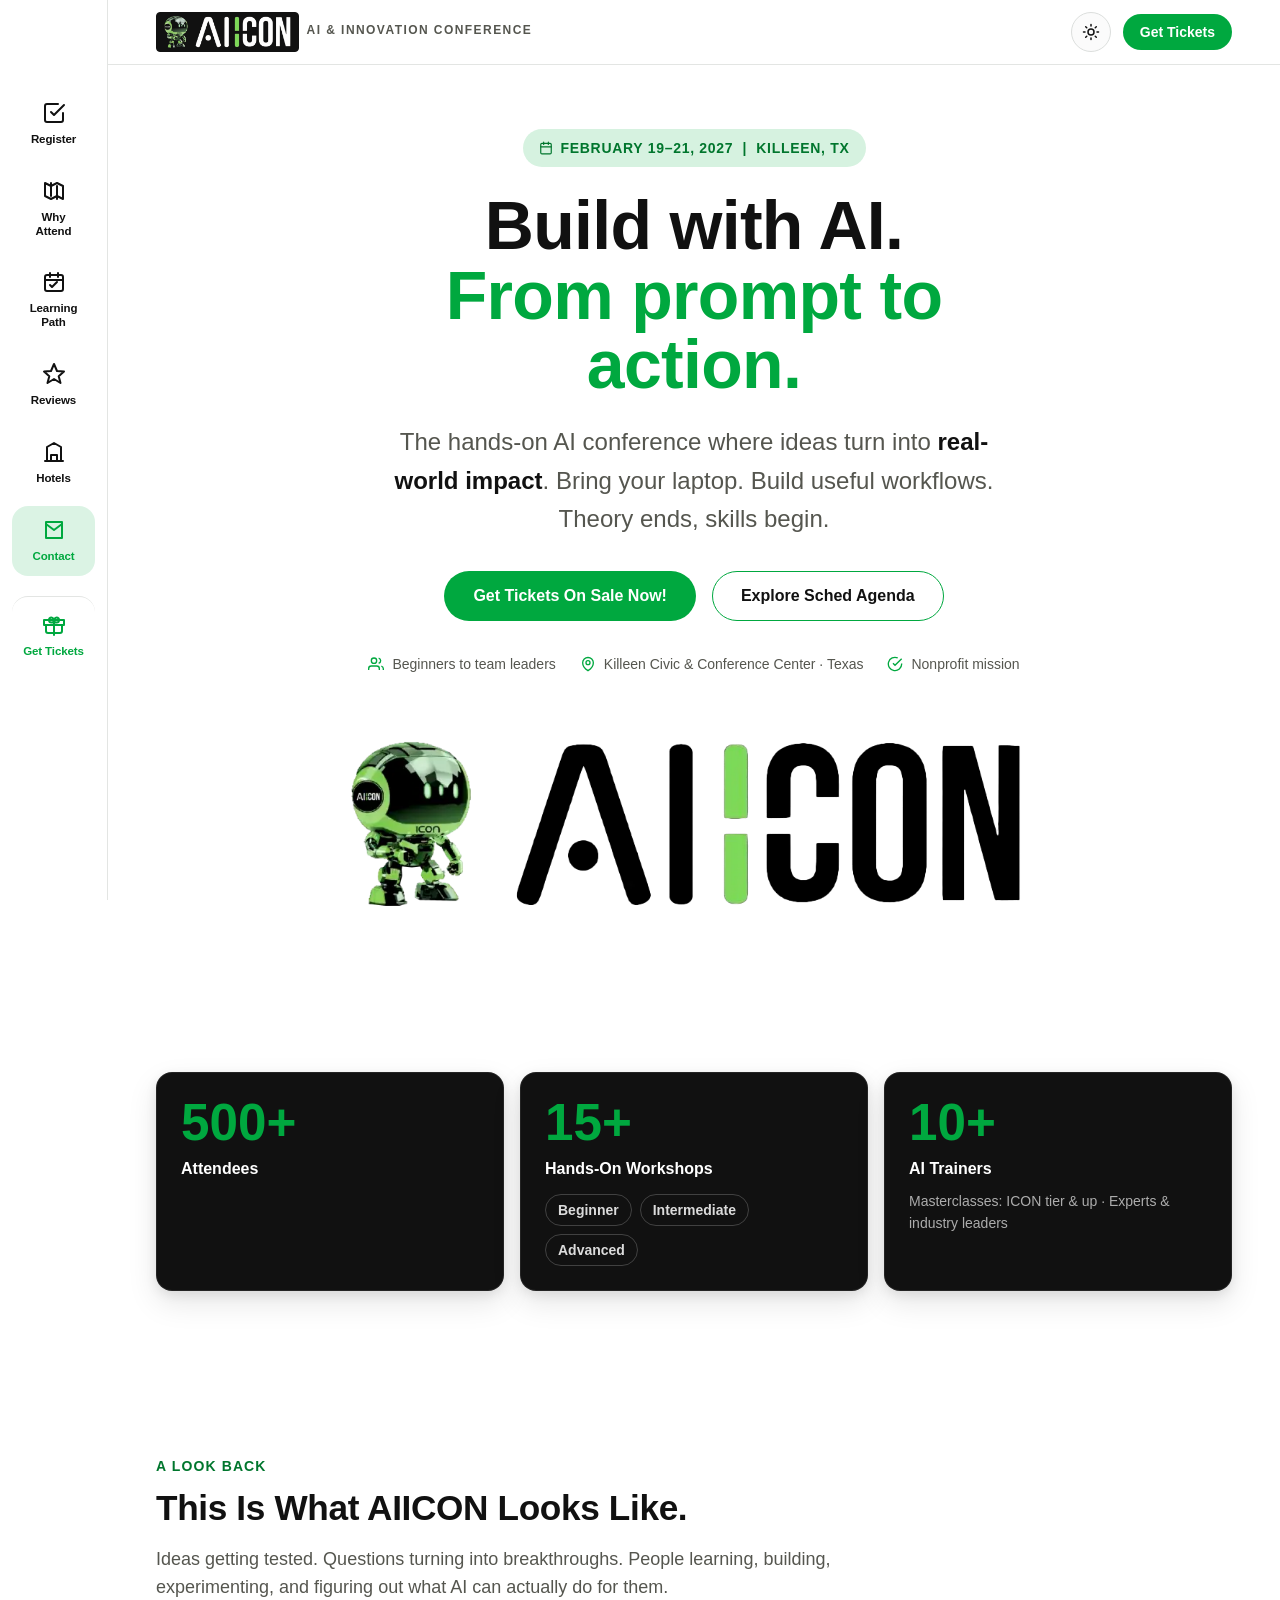
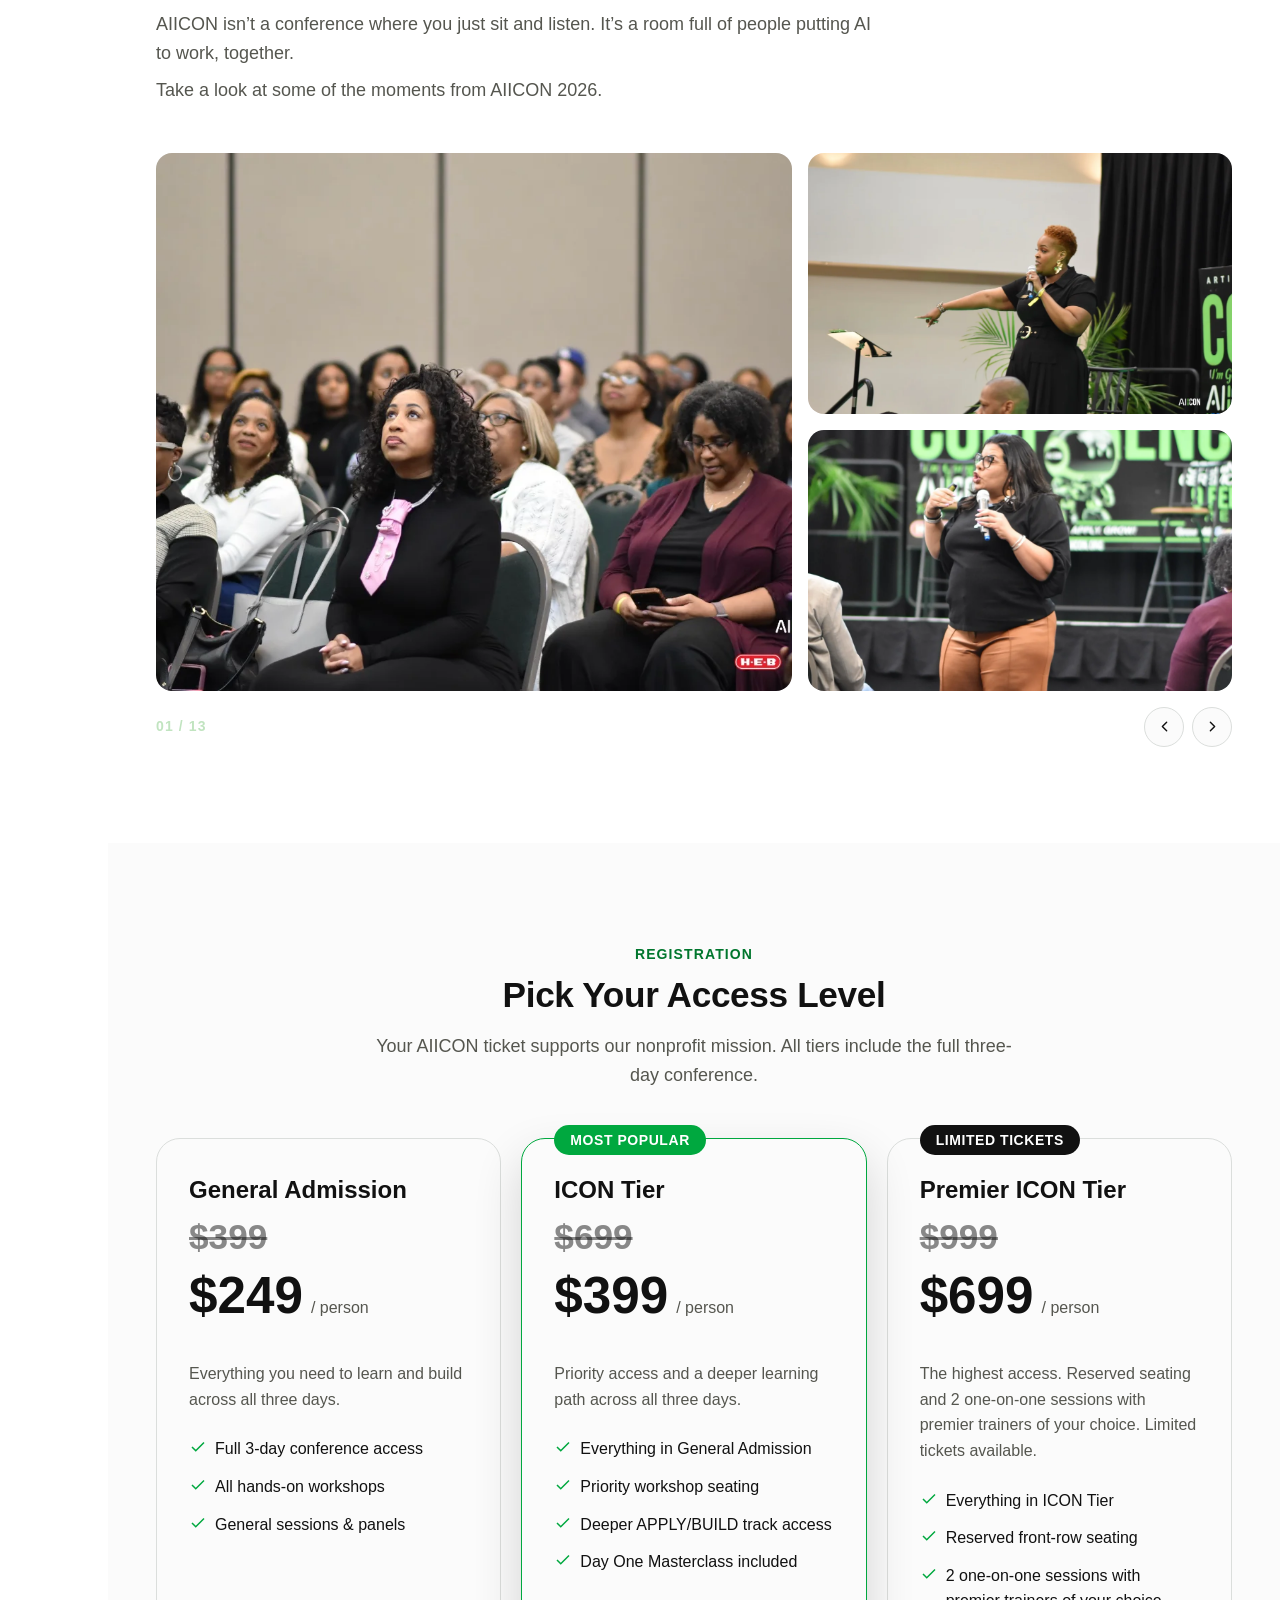
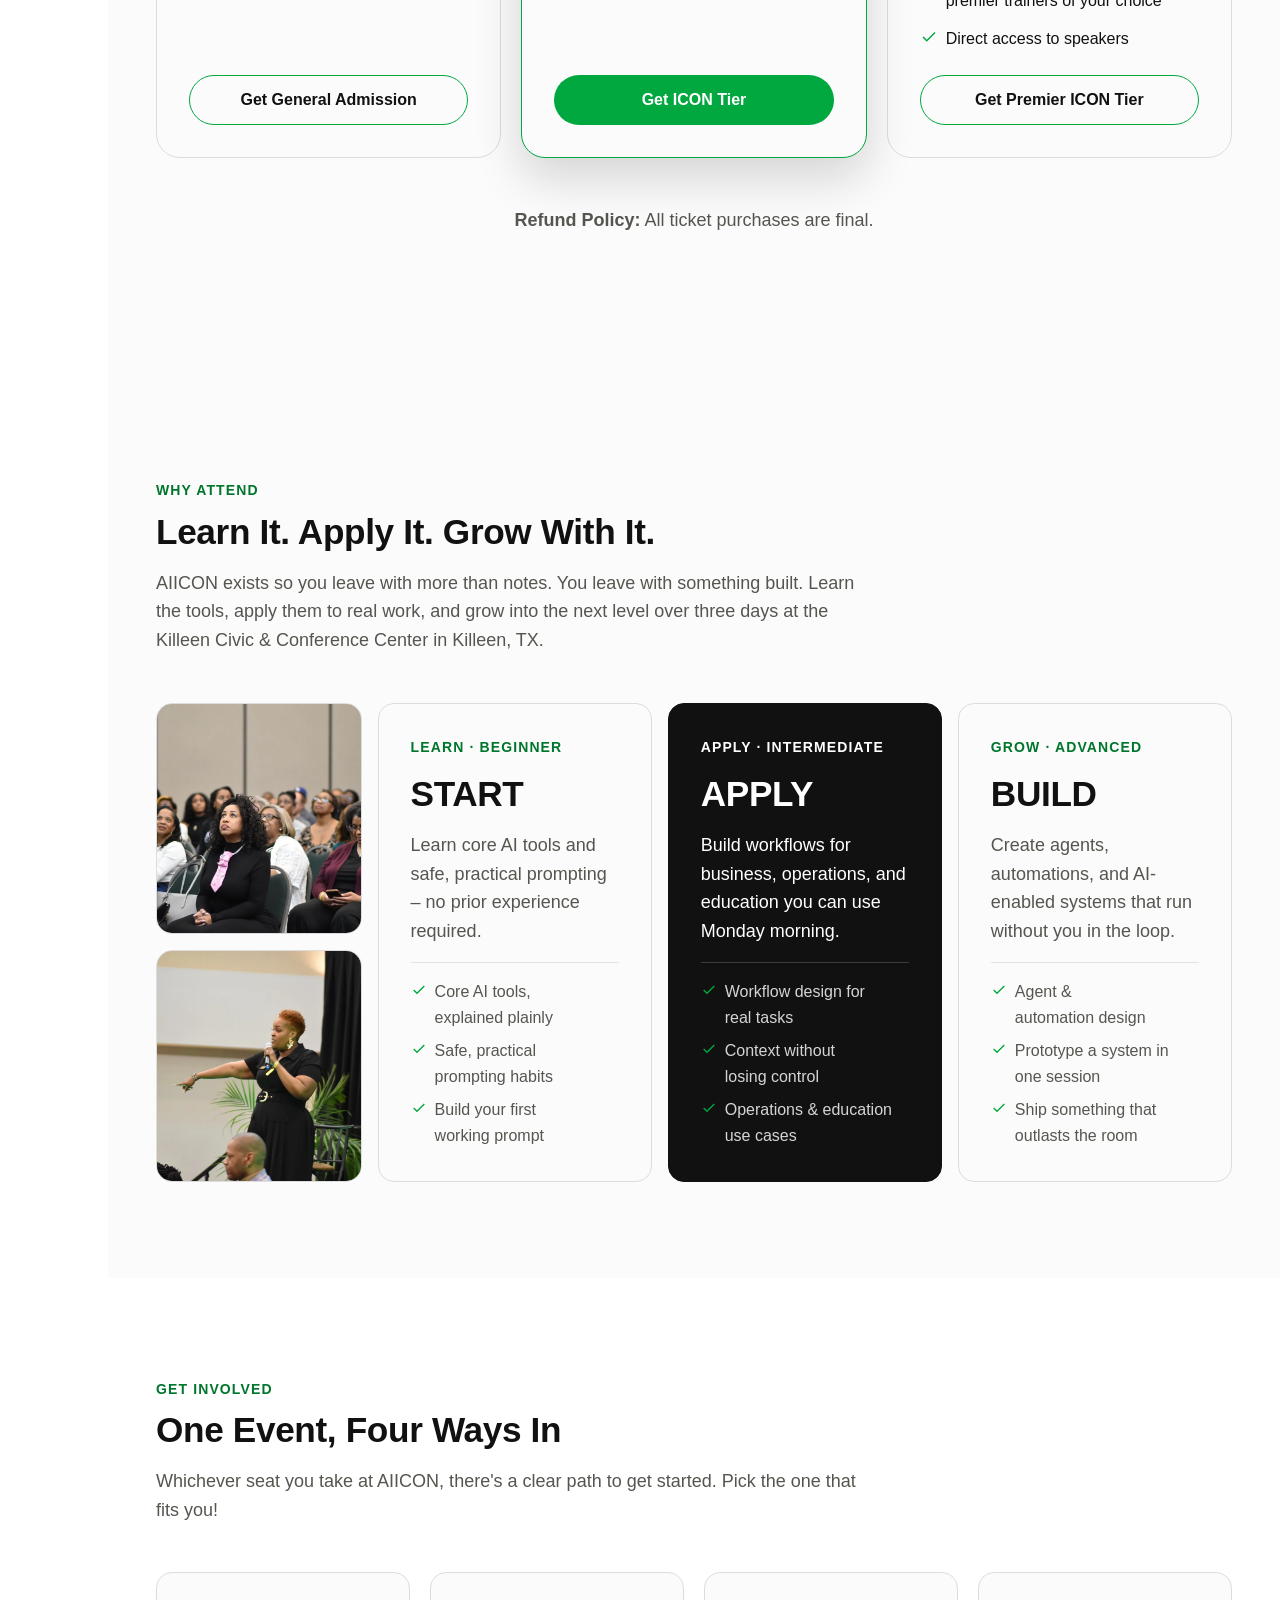
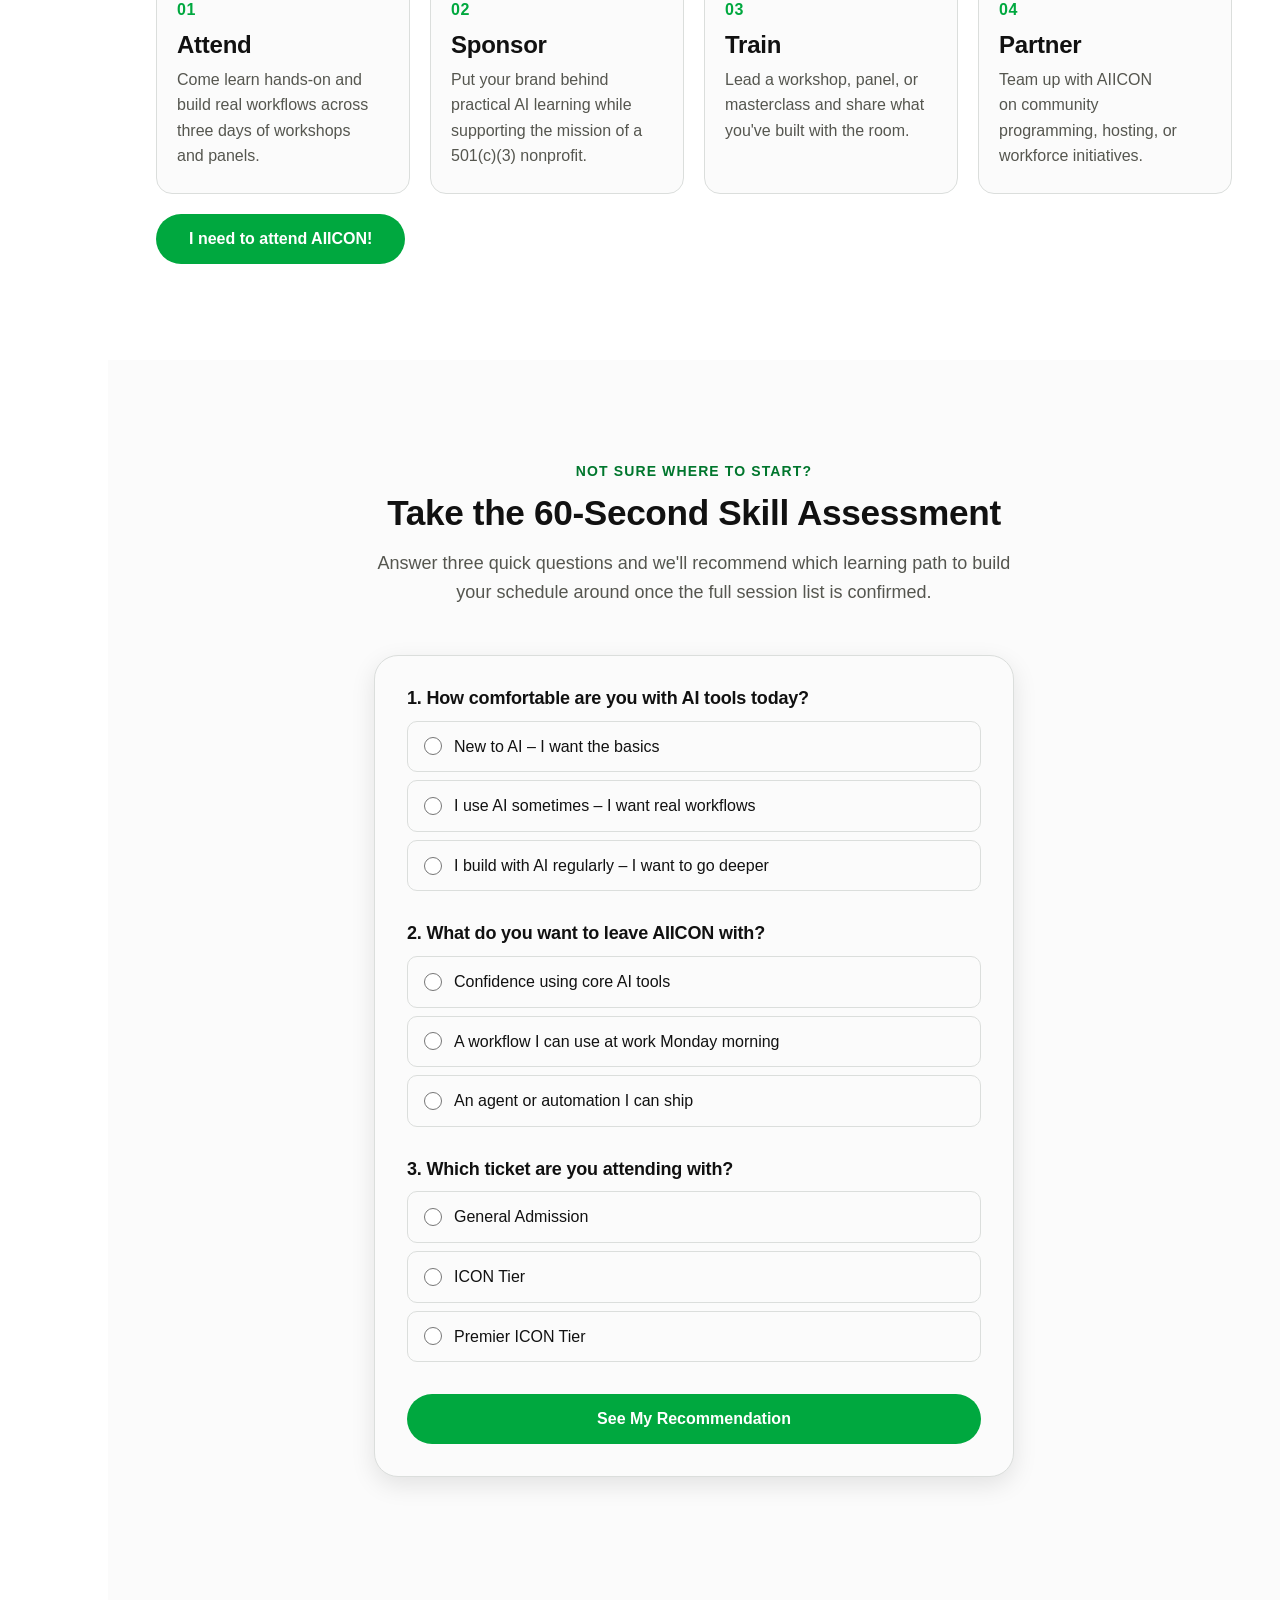
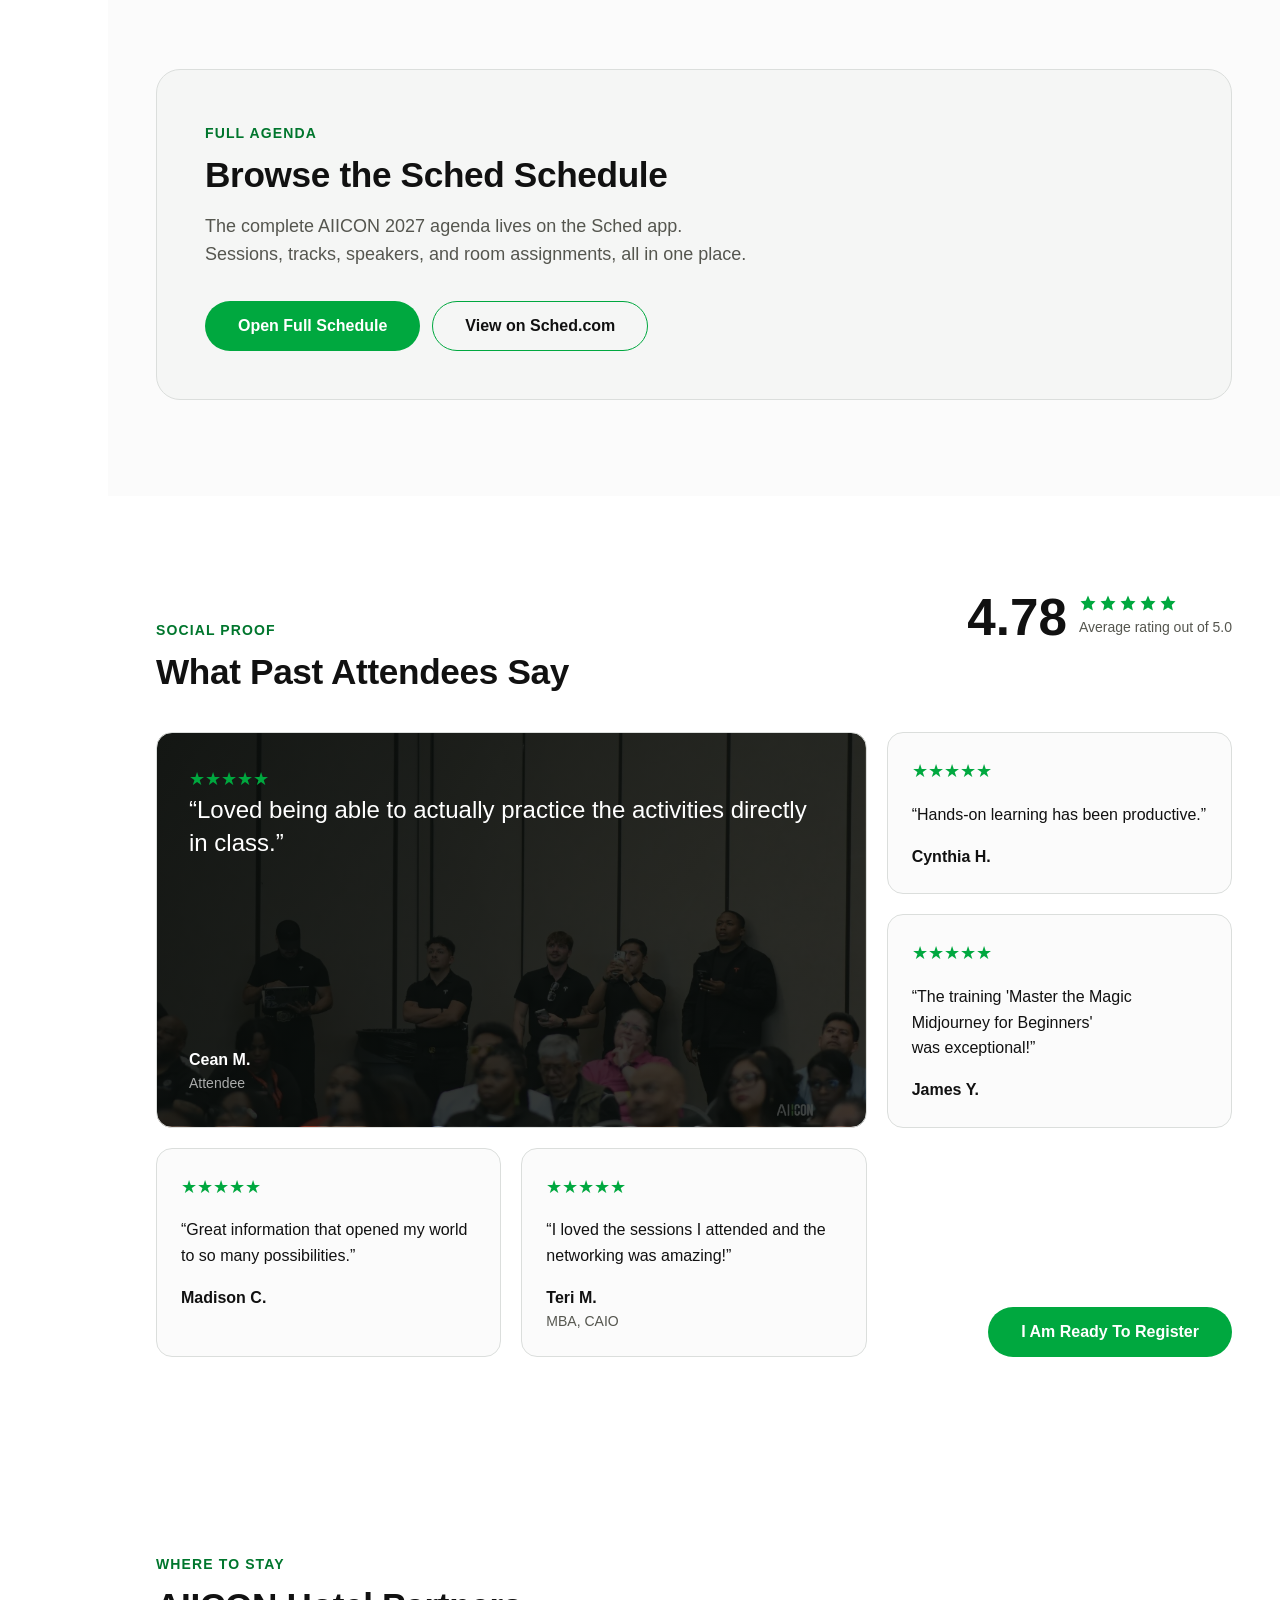
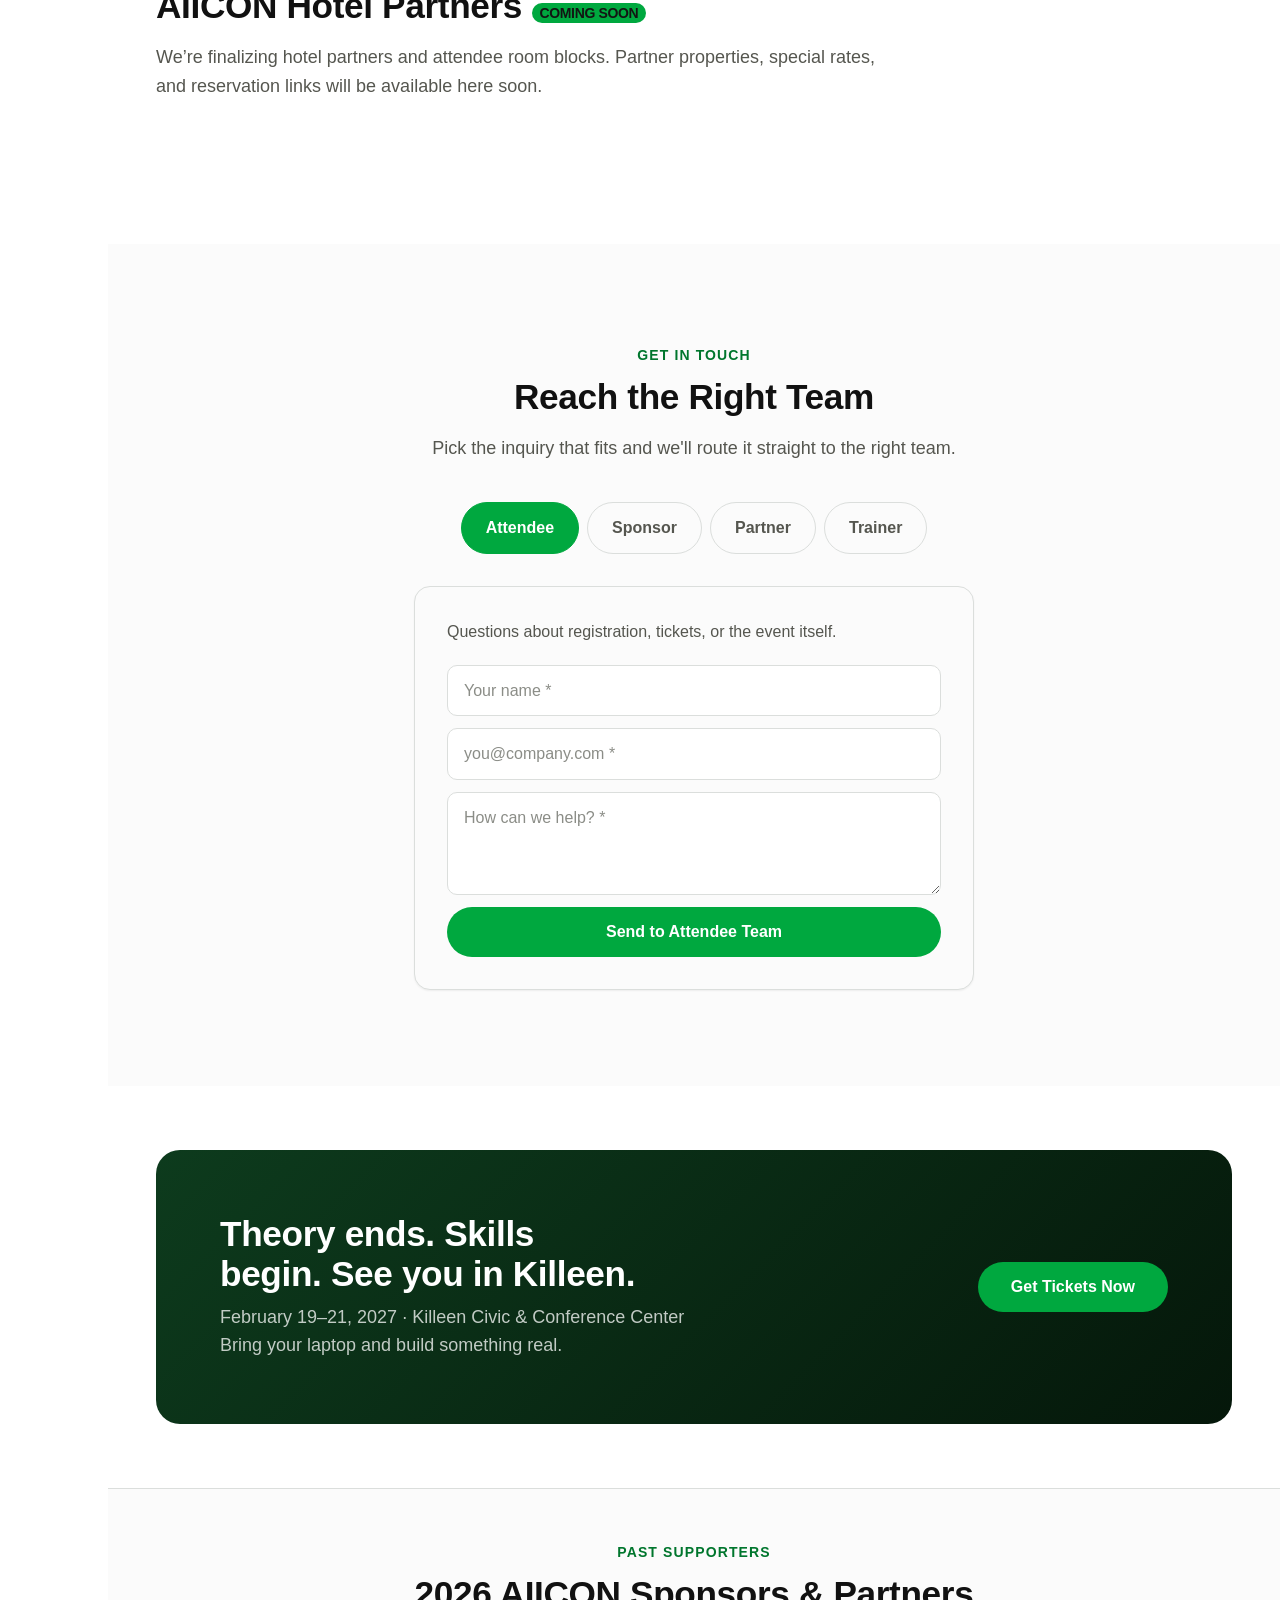
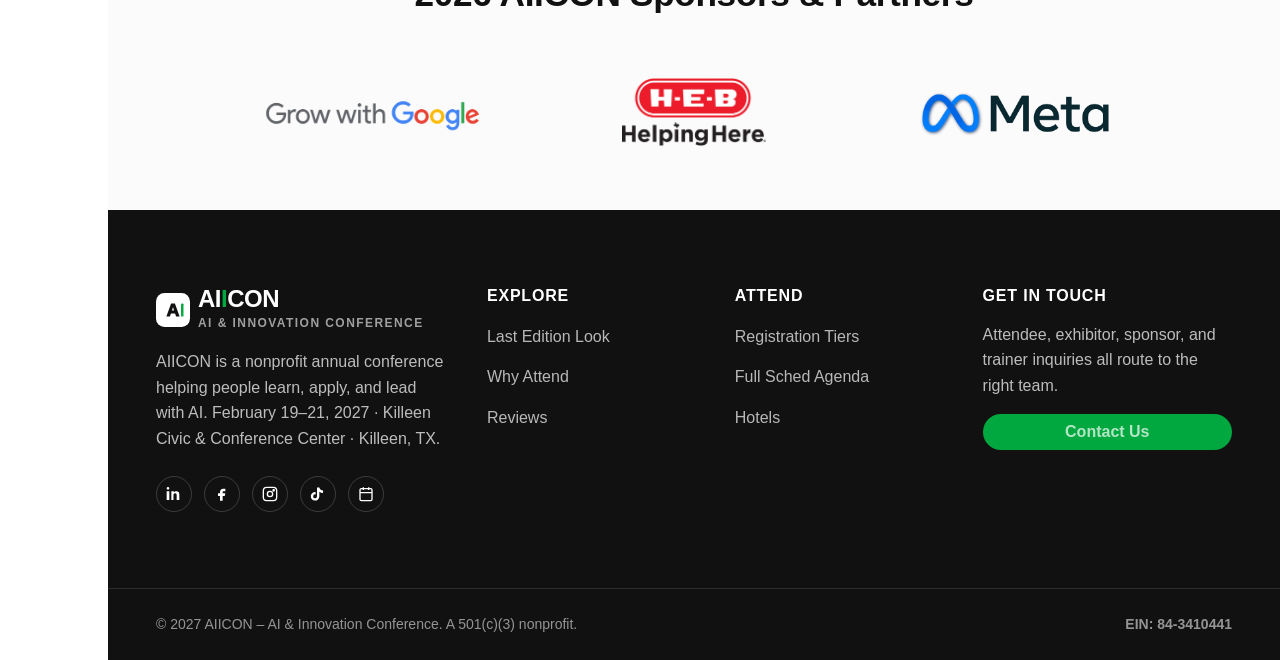
==== index.html @ 0b900e4d "DONE: - replaced heb logo - updated analytics code (google & fb) - replaced rowan logo w meta" ====
<!doctype html>
<html lang="en">
<head>
<meta charset="UTF-8" />
<meta name="viewport" content="width=device-width, initial-scale=1.0" />
<title>AIICON 2027 – Build With AI. From Prompt to Action.</title>
<meta name="description" content="AIICON 2027, February 19–21 in Killeen, TX, is the hands-on AI conference where theory ends and skills begin. 15+ workshops, panels, and real workflows built live." />
<meta property="og:title" content="AIICON 2027 – Build With AI. From Prompt to Action." />
<meta property="og:description" content="The hands-on AI conference where ideas turn into real-world impact. February 19–21, 2027 · Killeen, TX." />
<meta property="og:type" content="website" />
<meta property="og:image" content="./assets/hero-banner.webp" />

<link rel="icon" type="image/png" href="/aiicon_favicon4.png" />

<link rel="preconnect" href="https://api.fontshare.com" />
<link href="https://api.fontshare.com/v2/css?f[]=cabinet-grotesk@700,800,500&f[]=satoshi@400,500,700&display=swap" rel="stylesheet" />

<link rel="stylesheet" href="./base.css" />
<link rel="stylesheet" href="./style.css" />
<script>
(function () {
  try {
    var theme = (window.matchMedia && window.matchMedia('(prefers-color-scheme: dark)').matches) ? 'dark' : 'light';
    document.documentElement.setAttribute('data-theme', theme);
  } catch (e) {
    document.documentElement.setAttribute('data-theme', 'light');
  }
})();
</script>

<!-- Google tag (gtag.js) -->
<script async src="https://www.googletagmanager.com/gtag/js?id=G-6T12J4WY8X"></script>
<script>
  window.dataLayer = window.dataLayer || [];
  function gtag(){dataLayer.push(arguments);}
  gtag('js', new Date());

  gtag('config', 'G-6T12J4WY8X');
</script>
<!-- End Google tag (gtag.js) -->

<!-- Meta Pixel Code -->
<script>
!function(f,b,e,v,n,t,s)
{if(f.fbq)return;n=f.fbq=function(){n.callMethod?
n.callMethod.apply(n,arguments):n.queue.push(arguments)};
if(!f._fbq)f._fbq=n;n.push=n;n.loaded=!0;n.version='2.0';
n.queue=[];t=b.createElement(e);t.async=!0;
t.src=v;s=b.getElementsByTagName(e)[0];
s.parentNode.insertBefore(t,s)}(window, document,'script',
'https://connect.facebook.net/en_US/fbevents.js');
fbq('init', '839115192190237');
fbq('track', 'PageView');
</script>
<noscript><img height="1" width="1" style="display:none"
src="https://www.facebook.com/tr?id=839115192190237&ev=PageView&noscript=1"
/></noscript>
<!-- End Meta Pixel Code -->

<script type="application/ld+json">
{
  "@context": "https://schema.org",
  "@type": "Event",
  "name": "AIICON 2027 – AI & Innovation Conference",
  "startDate": "2027-02-19",
  "endDate": "2027-02-21",
  "eventAttendanceMode": "https://schema.org/OfflineEventAttendanceMode",
  "location": {
    "@type": "Place",
    "name": "Killeen Civic & Conference Center - Killeen, TX",
    "address": "3601 S W.S. Young Drive, Killeen, TX 76542, USA"
  },
  "description": "AIICON is a nonprofit annual conference helping people learn, apply, and lead with AI through hands-on workshops, panels, and real-world workflow building.",
  "organizer": {
    "@type": "Organization",
    "name": "AIICON"
  }
}
</script>
</head>
<body>
<a href="#main" class="skip-link">Skip to content</a>

<!-- ============ HEADER ============ -->
<header class="header" id="site-header">
  <div class="wrap header-inner">
    <a href="#top" class="logo" aria-label="AIICON home">
      <img src="./assets/logo-badge.png" alt="AIICON logo – ICON the mascot robot beside the AIICON wordmark" class="logo-badge-img" width="953" height="252" />
      <span class="logo-sub">AI &amp; Innovation Conference</span>
    </a>

    <div class="header-cta">
      <button class="theme-toggle" id="themeToggle" type="button" aria-label="Switch to dark mode" aria-pressed="false">
        <svg class="theme-toggle-icon theme-toggle-icon--sun" width="18" height="18" viewBox="0 0 24 24" fill="none" stroke="currentColor" stroke-width="2" stroke-linecap="round" aria-hidden="true">
          <circle cx="12" cy="12" r="4"/><path d="M12 2v2M12 20v2M4.93 4.93l1.41 1.41M17.66 17.66l1.41 1.41M2 12h2M20 12h2M4.93 19.07l1.41-1.41M17.66 6.34l1.41-1.41"/>
        </svg>
        <svg class="theme-toggle-icon theme-toggle-icon--moon" width="18" height="18" viewBox="0 0 24 24" fill="none" stroke="currentColor" stroke-width="2" stroke-linecap="round" stroke-linejoin="round" aria-hidden="true">
          <path d="M21 12.79A9 9 0 1 1 11.21 3 7 7 0 0 0 21 12.79Z"/>
        </svg>
      </button>
      <a href="https://aiicon2027.sched.com/" target="_blank" rel="noopener noreferrer" class="btn btn-primary btn-sm header-register">Get Tickets</a>
      <button class="nav-toggle" id="navToggle" aria-label="Open menu" aria-expanded="false" aria-controls="mobileMenu">
        <svg width="22" height="22" viewBox="0 0 24 24" fill="none" stroke="currentColor" stroke-width="2" stroke-linecap="round"><path d="M3 6h18M3 12h18M3 18h18"/></svg>
      </button>
    </div>
  </div>
  <div class="wrap">
    <nav class="mobile-menu" id="mobileMenu" aria-label="Mobile">
      <a href="#register">Register</a>
      <a href="#paths">Why Attend</a>
      <a href="#ways-in">Ways In</a>
      <a href="#assessment">My Learning Path</a>
      <a href="./schedule.html">Full Schedule</a>
      <a href="#reviews">Reviews</a>
      <a href="#hotels">Hotels</a>
      <a href="#contact">Contact</a>
      <a href="https://aiicon2027.sched.com/" target="_blank" rel="noopener noreferrer" class="btn btn-primary" style="margin-top:.5rem;">Get Tickets</a>
    </nav>
  </div>
</header>

<aside class="sidebar" id="sidebar" aria-label="Section navigation">
  <nav class="sidebar-nav">
    
    <a href="#register" class="sidebar-link" data-section="register">
      <svg viewBox="0 0 24 24" fill="none" stroke="currentColor" stroke-width="2" stroke-linecap="round" stroke-linejoin="round" aria-hidden="true"><path d="m9 11 3 3L22 4"/><path d="M21 12v7a2 2 0 0 1-2 2H5a2 2 0 0 1-2-2V5a2 2 0 0 1 2-2h11"/></svg>
      <span>Register</span>
    </a>
    
    <a href="#paths" class="sidebar-link" data-section="paths">
      <svg viewBox="0 0 24 24" fill="none" stroke="currentColor" stroke-width="2" stroke-linecap="round" stroke-linejoin="round" aria-hidden="true"><path d="M9 20 3 17V4l6 3 6-3 6 3v13l-6-3-6 3Z"/><path d="M9 4v13M15 7v13"/></svg>
      <span>Why<br />Attend</span>
    </a>
    
    <a href="#assessment" class="sidebar-link" data-section="assessment">
      <svg width="24" height="24" viewBox="0 0 24 24" fill="none" stroke="currentColor" stroke-width="2" stroke-linecap="round" stroke-linejoin="round" aria-hidden="true">
        <rect x="3" y="5" width="18" height="16" rx="2"/>
        <path d="M16 3v4M8 3v4M3 10h18"/>
        <path d="m8 15 2 2 5-5"/></svg>
      <span>Learning<br />Path</span>
    </a>
    
    <a href="#reviews" class="sidebar-link" data-section="reviews">
      <svg viewBox="0 0 24 24" fill="none" stroke="currentColor" stroke-width="2" stroke-linecap="round" stroke-linejoin="round" aria-hidden="true"><path d="M12 2 15 9l7 .6-5.3 4.6L18.5 21 12 17l-6.5 4 1.8-6.8L2 9.6 9 9Z"/></svg>
      <span>Reviews</span>
    </a>
    
    <a href="#hotels" class="sidebar-link" data-section="hotels">
      <svg viewBox="0 0 24 24" fill="none" stroke="currentColor" stroke-width="2" stroke-linecap="round" stroke-linejoin="round" aria-hidden="true"><path d="M3 21h18M5 21V7l7-4 7 4v14M9 21v-6h6v6"/></svg>
      <span>Hotels</span>
    </a>
    
    <a href="#contact" class="sidebar-link" data-section="contact">
      <svg viewBox="0 0 24 24" fill="none" stroke="currentColor" stroke-width="2" stroke-linecap="round" stroke-linejoin="round" aria-hidden="true"><path d="M4 4h16v16H4z"/><path d="m4 6 8 6 8-6"/></svg>
      <span>Contact</span>
    </a>
    <a href="https://aiicon2027.sched.com/" target="_blank" rel="noopener noreferrer" class="sidebar-link sidebar-link--cta" data-section="register">
      <svg viewBox="0 0 24 24" fill="none" stroke="currentColor" stroke-width="2" stroke-linecap="round" stroke-linejoin="round" aria-hidden="true"><path d="M20 12v6a2 2 0 0 1-2 2H6a2 2 0 0 1-2-2v-6M2 7h20v5H2z"/><path d="M12 22V7M12 7a2.5 2.5 0 1 1-2.5-2.5C11 4.5 12 7 12 7ZM12 7a2.5 2.5 0 1 0 2.5-2.5C13 4.5 12 7 12 7Z"/></svg>
      <span>Get Tickets</span>
    </a>
  </nav>
</aside>

<main id="main">

<!-- ============ HERO ============ -->
<section class="hero" id="top">
  <div class="wrap">
    <div class="hero-grid">
      <div class="hero-copy">
        <span class="badge">
          <svg viewBox="0 0 24 24" fill="none" stroke="currentColor" stroke-width="2" stroke-linecap="round" stroke-linejoin="round" aria-hidden="true"><rect x="3" y="4" width="18" height="18" rx="2"/><path d="M16 2v4M8 2v4M3 10h18"/></svg>
          February 19–21, 2027 &nbsp;|&nbsp; Killeen, TX
        </span>
        <h1 class="hero-h1">Build with AI.<br /><span class="accent">From prompt to action.</span></h1>
        <p class="hero-sub">The hands-on AI conference where ideas turn into <strong>real-world impact</strong>. Bring your laptop. Build useful workflows. Theory ends, skills begin.</p>

        <div class="hero-ctas hero-ctas--center">
          <a href="#register" rel="noopener noreferrer" class="btn btn-primary">Get Tickets On Sale Now!</a>
          <a href="https://aiicon2027.sched.com/" target="_blank" rel="noopener noreferrer" class="btn btn-outline">Explore Sched Agenda</a>
        </div>
        <ul class="hero-meta hero-meta--center" role="list">
          <li>
            <svg viewBox="0 0 24 24" fill="none" stroke="currentColor" stroke-width="2"><path d="M17 21v-2a4 4 0 0 0-4-4H5a4 4 0 0 0-4 4v2"/><circle cx="9" cy="7" r="4"/><path d="M23 21v-2a4 4 0 0 0-3-3.87M16 3.13a4 4 0 0 1 0 7.75"/></svg>
            Beginners to team leaders
          </li>
          <li>
            <svg viewBox="0 0 24 24" fill="none" stroke="currentColor" stroke-width="2"><path d="M12 22s8-4.5 8-11.8A8 8 0 0 0 4 10.2C4 17.5 12 22 12 22Z"/><circle cx="12" cy="10" r="3"/></svg>
            Killeen Civic & Conference Center · Texas
          </li>
          <li>
            <svg viewBox="0 0 24 24" fill="none" stroke="currentColor" stroke-width="2"><path d="M22 11.08V12a10 10 0 1 1-5.93-9.14"/><path d="M22 4 12 14.01l-3-3"/></svg>
            Nonprofit mission
          </li>
        </ul>
      </div>

      <div class="hero-image reveal light">
        <img src="./assets/hero-visual(inverted-transparent-back).webp" alt="ICON, the AIICON mascot robot, beside the AIICON wordmark logo on a black background." width="1000" height="300" loading="eager" decoding="async" />
      </div>
      <div class="hero-image reveal dark">
        <img src="./assets/hero-visual(transparent-back).webp" alt="ICON, the AIICON mascot robot, beside the AIICON wordmark logo on a black background." width="1000" height="300" loading="eager" decoding="async" />
      </div>
      
    </div>
  </div>
</section>

<!-- ============ STATS ============ -->
<section class="stats-section section-tight">
  <div class="wrap">
    <div class="stats-grid">
      <div class="stat-card reveal">
        <span class="stat-num" data-count="500" data-suffix="+">0+</span>
        <span class="stat-label">Attendees</span>
      </div>
      <div class="stat-card reveal">
        <span class="stat-num" data-count="15" data-suffix="+">0+</span>
        <span class="stat-label">Hands-On Workshops</span>
        <div class="stat-filters">
          <span class="stat-chip">Beginner</span>
          <span class="stat-chip">Intermediate</span>
          <span class="stat-chip">Advanced</span>
        </div>
      </div>
      <div class="stat-card reveal">
        <span class="stat-num" data-count="10" data-suffix="+">0+</span>
        <span class="stat-label">AI Trainers</span>
        <span class="stat-note">Masterclasses: ICON tier &amp; up · Experts &amp; industry leaders</span>
      </div>
    </div>
  </div>
</section>

<!-- ============ LAST EDITION LOOK ============ -->
<section id="last-edition">
  <div class="wrap">
    <span class="eyebrow">A Look Back</span>
    <h2 class="section-title" style="margin-top:.5rem;margin-bottom:var(--space-4);max-width:32ch;">This Is What AIICON Looks Like.</h2>
    <p class="section-lede" style="margin-bottom:var(--space-2);">Ideas getting tested. Questions turning into breakthroughs. People learning, building, experimenting, and figuring out what AI can actually do for them.</p>
      
    <p class="section-lede" style="margin-bottom:var(--space-2);">AIICON isn’t a conference where you just sit and listen. It’s a room full of people putting AI to work, together.</p>
  
    <p class="section-lede" style="margin-bottom:var(--space-12);">Take a look at some of the moments from AIICON 2026.</p>

    <!-- <div class="last-edition-grid">
      <div class="last-edition-photo reveal is-large">
        <img
          src="assets/attendee_gallery/optimized/aiicon-speaker2.webp"
          alt="AIICON attendees participating in the conference"
          loading="lazy"
        >
      </div>
      <div class="last-edition-photo reveal">
        <img
          src="assets/attendee_gallery/optimized/aiicon-attendees-overwatch.webp"
          alt="AIICON attendees participating in the conference"
          loading="lazy"
        >
      </div>
      <div class="last-edition-photo reveal">
        <img
          src="assets/attendee_gallery/optimized/aiicon-attendees2.webp"
          alt="AIICON attendees participating in the conference"
          loading="lazy"
        >
      </div>
    </div> -->
    
    <div class="last-edition-grid-slider" data-mosaic-slider>
    
      <div class="last-edition-mosaic is-left">
    
        <div class="mosaic-panel mosaic-panel--main" data-mosaic-panel="0">
          <img
            src="./assets/attendee_gallery/optimized/aiicon-attendees8.webp"
            alt="AIICON attendees participating in the conference"
            class="focus-center"
          >
        </div>
    
        <div class="mosaic-panel mosaic-panel--top" data-mosaic-panel="1">
          <img
            src="./assets/attendee_gallery/optimized/aiicon-speaker1.webp"
            alt="AIICON speaker presenting to attendees"
            class="focus-top"
          >
        </div>
    
        <div class="mosaic-panel mosaic-panel--bottom" data-mosaic-panel="2">
          <img
            src="./assets/attendee_gallery/optimized/aiicon-speaker4.webp"
            alt="AIICON conference session"
            class="focus-center"
          >
        </div>
    
      </div>
    
      <div class="mosaic-controls">
        <span class="mosaic-count" aria-live="polite">
          <span data-mosaic-current>01</span>
          <span aria-hidden="true"> / </span>
          <span data-mosaic-total>06</span>
        </span>
    
        <div class="mosaic-buttons">
          <button
            class="mosaic-button"
            type="button"
            data-mosaic-prev
            aria-label="Previous photo"
          >
            <svg viewBox="0 0 24 24" fill="none" stroke="currentColor"
              stroke-width="2" stroke-linecap="round" stroke-linejoin="round"
              aria-hidden="true">
              <path d="m15 18-6-6 6-6"/>
            </svg>
          </button>
    
          <button
            class="mosaic-button"
            type="button"
            data-mosaic-next
            aria-label="Next photo"
          >
            <svg viewBox="0 0 24 24" fill="none" stroke="currentColor"
              stroke-width="2" stroke-linecap="round" stroke-linejoin="round"
              aria-hidden="true">
              <path d="m9 18 6-6-6-6"/>
            </svg>
          </button>
        </div>
      </div>
    
    </div>
    
  </div>
</section>

<!-- ============ REGISTRATION TIERS ============ -->
<section id="register" style="background:var(--color-surface);">
  <div class="wrap">
    <div style="text-align:center;max-width:640px;margin-inline:auto;margin-bottom:var(--space-12);">
      <span class="eyebrow">Registration</span>
      <h2 class="section-title" style="margin-top:.5rem;margin-bottom:var(--space-4);">Pick Your Access Level</h2>
      <p class="section-lede" style="margin-inline:auto;">Your AIICON ticket supports our nonprofit mission. All tiers include the full three-day conference.</p>
    </div>

    <div class="tiers-grid">
      <div class="tier-card reveal">
        <div>
          <div class="tier-name">General Admission</div>
          <div class="tier-price"><span class="amount strike-amt">$399</span></div>
          <div class="tier-price"><span class="amount">$249</span><span class="period">/ person</span></div>
        </div>
        <p class="tier-desc">Everything you need to learn and build across all three days.</p>
        <ul class="tier-features" role="list">
          <li><svg viewBox="0 0 24 24" fill="none" stroke="currentColor" stroke-width="2"><polyline points="20 6 9 17 4 12"/></svg>Full 3-day conference access</li>
          <li><svg viewBox="0 0 24 24" fill="none" stroke="currentColor" stroke-width="2"><polyline points="20 6 9 17 4 12"/></svg>All hands-on workshops</li>
          <li><svg viewBox="0 0 24 24" fill="none" stroke="currentColor" stroke-width="2"><polyline points="20 6 9 17 4 12"/></svg>General sessions &amp; panels</li>
        </ul>
        <a href="https://aiicon2027.sched.com/" target="_blank" rel="noopener noreferrer" class="btn btn-outline" style="width:100%;">Get General Admission</a>
      </div>

      <div class="tier-card is-popular reveal">
        <span class="tier-popular-badge">Most Popular</span>
        <div>
          <div class="tier-name">ICON Tier</div>
          <div class="tier-price"><span class="amount strike-amt">$699</span></div>
          <div class="tier-price"><span class="amount">$399</span><span class="period">/ person</span></div>
        </div>
        <p class="tier-desc">Priority access and a deeper learning path across all three days.</p>
        <ul class="tier-features" role="list">
          <li><svg viewBox="0 0 24 24" fill="none" stroke="currentColor" stroke-width="2"><polyline points="20 6 9 17 4 12"/></svg>Everything in General Admission</li>
          <li><svg viewBox="0 0 24 24" fill="none" stroke="currentColor" stroke-width="2"><polyline points="20 6 9 17 4 12"/></svg>Priority workshop seating</li>
          <li><svg viewBox="0 0 24 24" fill="none" stroke="currentColor" stroke-width="2"><polyline points="20 6 9 17 4 12"/></svg>Deeper APPLY/BUILD track access</li>
          <li><svg viewBox="0 0 24 24" fill="none" stroke="currentColor" stroke-width="2"><polyline points="20 6 9 17 4 12"/></svg>Day One Masterclass included</li>
        </ul>
        <a href="https://aiicon2027.sched.com/" target="_blank" rel="noopener noreferrer" class="btn btn-primary" style="width:100%;">Get ICON Tier</a>
      </div>

      <div class="tier-card reveal">
        <span class="tier-limited-badge">Limited Tickets</span>
        <div>
          <div class="tier-name">Premier ICON Tier</div>
          <div class="tier-price"><span class="amount strike-amt">$999</span></div>
          <div class="tier-price"><span class="amount">$699</span><span class="period">/ person</span></div>
        </div>
        <p class="tier-desc">The highest access. Reserved seating and 2 one-on-one sessions with premier trainers of your choice. Limited tickets available.</p>
        <ul class="tier-features" role="list">
          <li><svg viewBox="0 0 24 24" fill="none" stroke="currentColor" stroke-width="2"><polyline points="20 6 9 17 4 12"/></svg>Everything in ICON Tier</li>
          <li><svg viewBox="0 0 24 24" fill="none" stroke="currentColor" stroke-width="2"><polyline points="20 6 9 17 4 12"/></svg>Reserved front-row seating</li>
          <li><svg viewBox="0 0 24 24" fill="none" stroke="currentColor" stroke-width="2"><polyline points="20 6 9 17 4 12"/></svg>2 one-on-one sessions with premier trainers of your choice</li>
          <li><svg viewBox="0 0 24 24" fill="none" stroke="currentColor" stroke-width="2"><polyline points="20 6 9 17 4 12"/></svg>Direct access to speakers</li>
        </ul>
        <a href="https://aiicon2027.sched.com/" target="_blank" rel="noopener noreferrer" class="btn btn-outline" style="width:100%;">Get Premier ICON Tier</a>
      </div>
    </div>
    <div style="text-align:center; max-width:640px; margin-inline:auto; margin-top:var(--space-12); margin-bottom:var(--space-12);">
      <p class="section-lede" style="margin-inline:auto;"><b>Refund Policy:</b> All ticket purchases are final.</p>
    </div>
  </div>
</section>

<!-- ============ WHY ATTEND (incl. Learn / Apply / Grow) ============ -->
<section id="paths" style="background:var(--color-surface);">
  <div class="wrap">
    <span class="eyebrow">Why Attend</span>
    <h2 class="section-title" style="margin-top:.5rem;margin-bottom:var(--space-4);">Learn It. Apply It. Grow With It.</h2>
    <p class="section-lede" style="margin-bottom:var(--space-12);">AIICON exists so you leave with more than notes. You leave with something built. Learn the tools, apply them to real work, and grow into the next level over three days at the Killeen Civic & Conference Center in Killeen, TX.</p>

    <div class="paths-grid">
      <div class="two-cards-in-one">
        <div class="path-card reveal card-filled">
          <img
            src="./assets/attendee_gallery/optimized/aiicon-attendees8.webp"
            class="focus-top"
            alt=""
          >
        </div>
        <div class="path-card reveal card-filled">
          <img
            src="./assets/attendee_gallery/optimized/aiicon-speaker1.webp"
            class="focus-top"
            alt=""
          >
        </div>
      </div>
      <div class="path-card reveal">
        <span class="path-tier">Learn · Beginner</span>
        <h3>START</h3>
        <p>Learn core AI tools and safe, practical prompting – no prior experience required.</p>
        <ul class="path-list" role="list">
          <li><svg viewBox="0 0 24 24" fill="none" stroke="currentColor" stroke-width="2"><polyline points="20 6 9 17 4 12"/></svg>Core AI tools, explained plainly</li>
          <li><svg viewBox="0 0 24 24" fill="none" stroke="currentColor" stroke-width="2"><polyline points="20 6 9 17 4 12"/></svg>Safe, practical prompting habits</li>
          <li><svg viewBox="0 0 24 24" fill="none" stroke="currentColor" stroke-width="2"><polyline points="20 6 9 17 4 12"/></svg>Build your first working prompt</li>
        </ul>
      </div>

      <div class="path-card is-featured reveal">
        <span class="path-tier">Apply · Intermediate</span>
        <h3>APPLY</h3>
        <p>Build workflows for business, operations, and education you can use Monday morning.</p>
        <ul class="path-list" role="list">
          <li><svg viewBox="0 0 24 24" fill="none" stroke="currentColor" stroke-width="2"><polyline points="20 6 9 17 4 12"/></svg>Workflow design for real tasks</li>
          <li><svg viewBox="0 0 24 24" fill="none" stroke="currentColor" stroke-width="2"><polyline points="20 6 9 17 4 12"/></svg>Context without losing control</li>
          <li><svg viewBox="0 0 24 24" fill="none" stroke="currentColor" stroke-width="2"><polyline points="20 6 9 17 4 12"/></svg>Operations &amp; education use cases</li>
        </ul>
      </div>

      <div class="path-card reveal">
        <span class="path-tier">Grow · Advanced</span>
        <h3>BUILD</h3>
        <p>Create agents, automations, and AI-enabled systems that run without you in the loop.</p>
        <ul class="path-list" role="list">
          <li><svg viewBox="0 0 24 24" fill="none" stroke="currentColor" stroke-width="2"><polyline points="20 6 9 17 4 12"/></svg>Agent &amp; automation design</li>
          <li><svg viewBox="0 0 24 24" fill="none" stroke="currentColor" stroke-width="2"><polyline points="20 6 9 17 4 12"/></svg>Prototype a system in one session</li>
          <li><svg viewBox="0 0 24 24" fill="none" stroke="currentColor" stroke-width="2"><polyline points="20 6 9 17 4 12"/></svg>Ship something that outlasts the room</li>
        </ul>
      </div>
    </div>
  </div>
</section>

<!-- ============ ONE EVENT, FOUR WAYS IN ============ -->
<section id="ways-in">
  <div class="wrap">
    <span class="eyebrow">Get Involved</span>
    <h2 class="section-title" style="margin-top:.5rem;margin-bottom:var(--space-4);max-width:30ch;">One Event, Four Ways In</h2>
    <p class="section-lede" style="margin-bottom:var(--space-12);">Whichever seat you take at AIICON, there's a clear path to get started. Pick the one that fits you!</p>

    <div class="ways-in-grid">
      <a class="way-in-card reveal" href="#register">
        <span class="way-in-num">01</span>
        <h3>Attend</h3>
        <p>Come learn hands-on and build real workflows across three days of workshops and panels.</p>
      </a>
      <!-- <a class="way-in-card reveal" href="#contact" data-contact-tab-target="exhibitor">
        <span class="way-in-num">02</span>
        <h3>Exhibit</h3>
        <p>Showcase your product or service to a room full of builders actively looking for tools.</p>
      </a> -->
      <a class="way-in-card reveal" href="#contact" data-contact-tab-target="sponsor">
        <span class="way-in-num">02</span>
        <h3>Sponsor</h3>
        <p>Put your brand behind practical AI learning while supporting the mission of a 501(c)(3) nonprofit.</p>
      </a>
      <a class="way-in-card reveal" href="#contact" data-contact-tab-target="trainer">
        <span class="way-in-num">03</span>
        <h3>Train</h3>
        <p>Lead a workshop, panel, or masterclass and share what you've built with the room.</p>
      </a>
      <a class="way-in-card reveal" href="#contact" data-contact-tab-target="partner">
        <span class="way-in-num">04</span>
        <h3>Partner</h3>
        <p>Team up with AIICON on community programming, hosting, or workforce initiatives.</p>
      </a>
      
      <div>
        <a href="https://aiicon2027.sched.com/" target="_blank" rel="noopener noreferrer" class="btn btn-primary">I need to attend AIICON!</a>

      </div>
    </div>
  </div>
</section>

<!-- ============ SCHEDULE ASSESSMENT ============ -->
<section id="assessment" style="background:var(--color-surface);">
  <div class="wrap">
    <div style="text-align:center;max-width:640px;margin-inline:auto;margin-bottom:var(--space-12);">
      <span class="eyebrow">Not Sure Where to Start?</span>
      <h2 class="section-title" style="margin-top:.5rem;margin-bottom:var(--space-4);">Take the 60-Second Skill Assessment</h2>
      <p class="section-lede" style="margin-inline:auto;">Answer three quick questions and we'll recommend which learning path to build your schedule around once the full session list is confirmed.</p>
    </div>

    <form class="assessment-card reveal" id="assessmentForm">
      <div class="assessment-question">
        <h3>1. How comfortable are you with AI tools today?</h3>
        <div class="assessment-options" role="radiogroup" aria-label="Comfort level">
          <label class="assessment-option"><input type="radio" name="comfort" value="start" required />New to AI – I want the basics</label>
          <label class="assessment-option"><input type="radio" name="comfort" value="apply" />I use AI sometimes – I want real workflows</label>
          <label class="assessment-option"><input type="radio" name="comfort" value="build" />I build with AI regularly – I want to go deeper</label>
        </div>
      </div>

      <div class="assessment-question">
        <h3>2. What do you want to leave AIICON with?</h3>
        <div class="assessment-options" role="radiogroup" aria-label="Goal">
          <label class="assessment-option"><input type="radio" name="goal" value="start" required />Confidence using core AI tools</label>
          <label class="assessment-option"><input type="radio" name="goal" value="apply" />A workflow I can use at work Monday morning</label>
          <label class="assessment-option"><input type="radio" name="goal" value="build" />An agent or automation I can ship</label>
        </div>
      </div>

      <div class="assessment-question">
        <h3>3. Which ticket are you attending with?</h3>
        <div class="assessment-options" role="radiogroup" aria-label="Ticket tier">
          <label class="assessment-option"><input type="radio" name="tier" value="general" required />General Admission</label>
          <label class="assessment-option"><input type="radio" name="tier" value="icon" />ICON Tier</label>
          <label class="assessment-option"><input type="radio" name="tier" value="premier" />Premier ICON Tier</label>
        </div>
      </div>

      <button type="submit" class="btn btn-primary" style="width:100%;">See My Recommendation</button>
    </form>

    <div class="assessment-result" id="assessmentResult" hidden>
      <span class="path-tier" id="resultTierLabel">Path 2 · Intermediate</span>
      <h3 id="resultTitle">APPLY</h3>
      <p id="resultDesc">Build workflows for business, operations, and education you can use Monday morning.</p>
      <p class="assessment-note" id="resultTierNote"></p>
      <a href="https://aiicon2027.sched.com/" target="_blank" rel="noopener noreferrer" class="btn btn-outline">Open Sched to Build Your Schedule</a>
    </div>
  </div>
</section>

<!-- ============ SCHEDULE TEASER ============ -->
<section id="schedule" style="background:var(--color-surface);">
  <div class="wrap">
    <div class="schedule-teaser reveal">
      <div class="schedule-teaser-copy">
        <span class="eyebrow">Full Agenda</span>
        <h2 class="section-title" style="margin-top:.5rem;margin-bottom:var(--space-4);">Browse the Sched Schedule</h2>
        <p class="section-lede">The complete AIICON 2027 agenda lives on the Sched app.  Sessions, tracks, speakers, and room assignments, all in one place.</p>
      </div>
      <div class="schedule-teaser-actions">
        <a href="./schedule.html" class="btn btn-primary">Open Full Schedule</a>
        <a href="https://aiicon2027.sched.com/" target="_blank" rel="noopener noreferrer" class="btn btn-outline">View on Sched.com</a>
      </div>
    </div>
  </div>
</section>

<!-- ============ REVIEWS ============ -->
<section id="reviews">
  <div class="wrap">
    <div class="reviews-header">
      <div>
        <span class="eyebrow">Social Proof</span>
        <h2 class="section-title" style="margin-top:.5rem;">What Past Attendees Say</h2>
      </div>
      <div class="rating-block">
        <span class="rating-num">4.78</span>
        <div>
          <div class="rating-stars" aria-hidden="true">
            <svg viewBox="0 0 24 24" fill="currentColor"><polygon points="12 2 15 9 22 9.5 17 14.5 18.5 22 12 18 5.5 22 7 14.5 2 9.5 9 9"/></svg>
            <svg viewBox="0 0 24 24" fill="currentColor"><polygon points="12 2 15 9 22 9.5 17 14.5 18.5 22 12 18 5.5 22 7 14.5 2 9.5 9 9"/></svg>
            <svg viewBox="0 0 24 24" fill="currentColor"><polygon points="12 2 15 9 22 9.5 17 14.5 18.5 22 12 18 5.5 22 7 14.5 2 9.5 9 9"/></svg>
            <svg viewBox="0 0 24 24" fill="currentColor"><polygon points="12 2 15 9 22 9.5 17 14.5 18.5 22 12 18 5.5 22 7 14.5 2 9.5 9 9"/></svg>
            <svg viewBox="0 0 24 24" fill="currentColor"><polygon points="12 2 15 9 22 9.5 17 14.5 18.5 22 12 18 5.5 22 7 14.5 2 9.5 9 9"/></svg>
          </div>
          <span class="rating-sub">Average rating out of 5.0</span>
        </div>
      </div>
    </div>

    <div class="reviews-grid">
      <div class="review-card is-large reveal">
        <div>
          <div class="review-stars" aria-hidden="true">★★★★★</div>
          <p>&ldquo;Loved being able to actually practice the activities directly in class.&rdquo;</p>
        </div>
        <div>
          <div class="review-author">Cean M.</div>
          <div class="review-role">Attendee</div>
        </div>
      </div>
      <div class="review-card reveal">
        <div class="review-stars" aria-hidden="true">★★★★★</div>
        <p>&ldquo;Hands-on learning has been productive.&rdquo;</p>
        <div>
          <div class="review-author">Cynthia H.</div>
        </div>
      </div>
      <div class="review-card reveal">
        <div class="review-stars" aria-hidden="true">★★★★★</div>
        <p>&ldquo;The training 'Master the Magic Midjourney for Beginners' was exceptional!&rdquo;</p>
        <div>
          <div class="review-author">James Y.</div>
        </div>
      </div>
      <div class="review-card reveal">
        <div class="review-stars" aria-hidden="true">★★★★★</div>
        <p>&ldquo;Great information that opened my world to so many possibilities.&rdquo;</p>
        <div>
          <div class="review-author">Madison C.</div>
        </div>
      </div>
      <div class="review-card reveal">
        <div class="review-stars" aria-hidden="true">★★★★★</div>
        <p>&ldquo;I loved the sessions I attended and the networking was amazing!&rdquo;</p>
        <div>
          <div class="review-author">Teri M.</div>
          <div class="review-role">MBA, CAIO</div>
        </div>
      </div>
      <div class="review-button-section"><p><a href="https://aiicon2027.sched.com/" target="_blank" rel="noopener noreferrer" class="btn btn-primary">I Am Ready To Register</a></p></div>
    </div>
  </div>
</section>



<!-- ============ HOTEL PARTNERS FULL============ -->
<!-- <section id="hotels_FULL" style="display:none;">
  <div class="wrap">
    <span class="eyebrow">Where to Stay</span>
    <h2 class="section-title" style="margin-top:.5rem;margin-bottom:var(--space-4);max-width:26ch;">AIICON Hotel Partners</h2>
    <p class="section-lede" style="margin-bottom:var(--space-12);">Four partner hotels in Central TX are holding rooms for AIICON attendees. Rates below are placeholders pending final contracts – check back for confirmed pricing and booking codes.</p>

    <div class="hotels-grid">
      <div class="hotel-card reveal">
        <img src="./assets/hotels/hampton-inn-temple.jpg" alt="Exterior of Hampton Inn Temple" class="hotel-image" loading="lazy" width="768" height="430" />
        <div class="hotel-card-body">
          <span class="hotel-badge">Hotel Partner</span>
          <h3>Hampton Inn Temple</h3>
          <p class="hotel-distance">3.0 mi from the AIICON venue</p>
          <span class="hotel-rate">AIICON Rate: Placeholder</span>
        </div>
      </div>

      <div class="hotel-card reveal">
        <img src="./assets/hotels/hilton-garden-inn-temple.jpg" alt="Entrance of Hilton Garden Inn Temple Medical Center" class="hotel-image" loading="lazy" width="768" height="430" />
        <div class="hotel-card-body">
          <span class="hotel-badge">Hotel Partner</span>
          <h3>Hilton Garden Inn Temple Medical Center</h3>
          <p class="hotel-distance">2.0 mi from the AIICON venue</p>
          <span class="hotel-rate">AIICON Rate: Placeholder</span>
        </div>
      </div>

      <div class="hotel-card reveal">
        <img src="./assets/hotels/best-western-temple.jpg" alt="Exterior of Best Western Temple Inn &amp; Suites" class="hotel-image" loading="lazy" width="1250" height="500" />
        <div class="hotel-card-body">
          <span class="hotel-badge">Hotel Partner</span>
          <h3>Best Western Temple Inn &amp; Suites</h3>
          <p class="hotel-distance">2.5 mi from the AIICON venue</p>
          <span class="hotel-rate">AIICON Rate: Placeholder</span>
        </div>
      </div>

      <div class="hotel-card reveal">
        <img src="./assets/hotels/towneplace-suites-temple.jpg" alt="Exterior of TownePlace Suites by Marriott Temple" class="hotel-image" loading="lazy" width="750" height="421" />
        <div class="hotel-card-body">
          <span class="hotel-badge">Hotel Partner</span>
          <h3>TownePlace Suites by Marriott Temple</h3>
          <p class="hotel-distance">4.4 mi from the AIICON venue</p>
          <span class="hotel-rate">AIICON Rate: Placeholder</span>
        </div>
      </div>
    </div>
  </div>
</section> -->

<!-- ============ HOTEL PARTNERS COMING SOON============ -->
<section id="hotels">
  <div class="wrap">
    <span class="eyebrow">Where to Stay</span>
    <h2 class="section-title" style="margin-top:.5rem;margin-bottom:var(--space-4);max-width:26ch;">AIICON Hotel Partners <span class="category-pill">coming soon</span></h2>
    <p class="section-lede" style="margin-bottom:var(--space-12);">We’re finalizing hotel partners and attendee room blocks. Partner properties, special rates, and reservation links will be available here soon.</p>

</section>

<!-- ============ CONTACT / INQUIRY ROUTING ============ -->
<section id="contact" style="background:var(--color-surface);">
  <div class="wrap">
    <div style="text-align:center;max-width:640px;margin-inline:auto;margin-bottom:var(--space-10);">
      <span class="eyebrow">Get in Touch</span>
      <h2 class="section-title" style="margin-top:.5rem;margin-bottom:var(--space-4);">Reach the Right Team</h2>
      <p class="section-lede" style="margin-inline:auto;">Pick the inquiry that fits and we'll route it straight to the right team.</p>
    </div>

    <div class="contact-tabs" role="tablist" aria-label="Choose inquiry type">
      <button type="button" class="contact-tab is-active" role="tab" aria-selected="true" aria-controls="contact-panel-attendee" data-contact-tab="attendee">Attendee</button>
      <button type="button" class="contact-tab" role="tab" aria-selected="false" aria-controls="contact-panel-sponsor" data-contact-tab="sponsor">Sponsor</button>
      <button type="button" class="contact-tab" role="tab" aria-selected="false" aria-controls="contact-panel-partner" data-contact-tab="partner">Partner</button>
      <button type="button" class="contact-tab" role="tab" aria-selected="false" aria-controls="contact-panel-trainer" data-contact-tab="trainer">Trainer</button>
    </div>

    <div class="contact-panels">
      <form class="contact-panel is-active reveal" name="marketing-inquiry" data-netlify="true" id="contact-panel-attendee" role="tabpanel" data-contact-panel="attendee" method="POST" netlify-honeypot="bot-field" action="/thank-you/">
        <input type="hidden" name="form-name" value="marketing-inquiry">
        
        <p hidden>
          <label>
            Don’t fill this out:
            <input name="bot-field">
          </label>
        </p>
        
        <p class="contact-panel-note">Questions about registration, tickets, or the event itself.</p>
        <!-- Routed to <strong>marketing@aiicon.org</strong>. -->
        
        
        <label class="sr-only" for="attendeeName">Name</label>
        <input class="footer-input" type="text" id="attendeeName" name="name" placeholder="Your name *" required />
        <label class="sr-only" for="attendeeEmail">Email address</label>
        <input class="footer-input" type="email" id="attendeeEmail" name="email" placeholder="you@company.com *" required />
        <label class="sr-only" for="attendeeMsg">Message</label>
        <textarea class="footer-input" id="attendeeMsg" name="message" rows="3" placeholder="How can we help? *" required></textarea>
        <button type="submit" class="btn btn-primary" style="width:100%;">Send to Attendee Team</button>
      </form>

      <!-- <form class="contact-panel reveal" id="contact-panel-exhibitor" role="tabpanel" data-contact-panel="exhibitor" data-route-email="exhibitors@aiicon.org" hidden>
        <p class="contact-panel-note">Interested in exhibiting at AIICON 2027? Routed to <strong>exhibitors@aiicon.org</strong>.</p>
        <label class="sr-only" for="exhibitorName">Name</label>
        <input class="footer-input" type="text" id="exhibitorName" name="name" placeholder="Your name" required />
        <label class="sr-only" for="exhibitorCompany">Company</label>
        <input class="footer-input" type="text" id="exhibitorCompany" name="company" placeholder="Company" />
        <label class="sr-only" for="exhibitorEmail">Email address</label>
        <input class="footer-input" type="email" id="exhibitorEmail" name="email" placeholder="you@company.com" required />
        <label class="sr-only" for="exhibitorMsg">Message</label>
        <textarea class="footer-input" id="exhibitorMsg" name="message" rows="3" placeholder="Tell us about your product or service" required></textarea>
        <button type="submit" class="btn btn-primary" style="width:100%;">Send to Exhibitor Team</button>
      </form> -->

      <form class="contact-panel reveal" name="sponsorship-inquiry" data-netlify="true" id="contact-panel-sponsor" role="tabpanel" data-contact-panel="sponsor" hidden method="POST" netlify-honeypot="bot-field" action="/thank-you/">
        <input type="hidden" name="form-name" value="sponsorship-inquiry">
        
        <p hidden>
          <label>
            Don’t fill this out:
            <input name="bot-field">
          </label>
        </p>
        
        <p class="contact-panel-note">Interested in sponsoring AIICON 2027? Your tax-deductible contribution helps make our nonprofit mission possible.</p>
        <!-- Routed to <strong>partnership@aiicon.org</strong>. -->
        <label class="sr-only" for="sponsorName">Name</label>
        <input class="footer-input" type="text" id="sponsorName" name="name" placeholder="Your name" required />
        <label class="sr-only" for="sponsorCompany">Company</label>
        <input class="footer-input" type="text" id="sponsorCompany" name="company" placeholder="Company" required />
        <label class="sr-only" for="sponsorEmail">Email address</label>
        <input class="footer-input" type="email" id="sponsorEmail" name="email" placeholder="you@company.com" required />
        <label class="sr-only" for="sponsorMsg">Message</label>
        <textarea class="footer-input" id="sponsorMsg" name="message" rows="3" placeholder="Tell us about your sponsorship interest" required></textarea>
        <button type="submit" class="btn btn-primary" style="width:100%;">Send to Sponsorship Team</button>
      </form>
      
      <form class="contact-panel reveal" name="partnership-inquiry" data-netlify="true" id="contact-panel-partner" role="tabpanel" data-contact-panel="partner" hidden method="POST" netlify-honeypot="bot-field" action="/thank-you/">
        <input type="hidden" name="form-name" value="partnership-inquiry">
        
        <p hidden>
          <label>
            Don’t fill this out:
            <input name="bot-field">
          </label>
        </p>
        
        <p class="contact-panel-note">Partner with us for AIICON 2027!</p>
        <!-- Routed to <strong>partnership@aiicon.org</strong>. -->
        <label class="sr-only" for="partnerName">Name</label>
        <input class="footer-input" type="text" id="partnerName" name="name" placeholder="Your name" required />
        <label class="sr-only" for="partnerCompany">Company</label>
        <input class="footer-input" type="text" id="partnerCompany" name="company" placeholder="Company" required />
        <label class="sr-only" for="partnerEmail">Email address</label>
        <input class="footer-input" type="email" id="partnerEmail" name="email" placeholder="you@company.com" required />
        <label class="sr-only" for="partnerMsg">Message</label>
        <textarea class="footer-input" id="partnerMsg" name="message" rows="3" placeholder="Tell us about your partnership interest" required></textarea>
        <button type="submit" class="btn btn-primary" style="width:100%;">Send to Partnership Team</button>
      </form>

      <form class="contact-panel reveal" name="trainer-inquiry" data-netlify="true" id="contact-panel-trainer" role="tabpanel" data-contact-panel="trainer" hidden method="POST" netlify-honeypot="bot-field" action="/thank-you/">
        
        <input type="hidden" name="form-name" value="trainer-inquiry">
        
        <p hidden>
          <label>
            Don’t fill this out:
            <input name="bot-field">
          </label>
        </p>
        
        <p class="contact-panel-note">Want to lead a workshop, panel, or masterclass?</p>
        <!-- Routed to <strong>trainers@aiicon.org</strong>. -->
        <label class="sr-only" for="trainerName">Name</label>
        <input class="footer-input" type="text" id="trainerName" name="name" placeholder="Your name" required />
        <label class="sr-only" for="trainerEmail">Email address</label>
        <input class="footer-input" type="email" id="trainerEmail" name="email" placeholder="you@company.com" required />
        <label class="sr-only" for="trainerTopic">Proposed topic</label>
        <input class="footer-input" type="text" id="trainerTopic" name="topic" placeholder="Proposed session topic" />
        <label class="sr-only" for="trainerMsg">Message</label>
        <textarea class="footer-input" id="trainerMsg" name="message" rows="3" placeholder="Tell us about your experience and session idea" required></textarea>
        <button type="submit" class="btn btn-primary" style="width:100%;">Send to Trainer Team</button>
      </form>
      
    </div>
  </div>
</section>

<!-- ============ CTA BANNER ============ -->
<section class="section-tight">
  <div class="wrap">
    <div class="cta-banner reveal">
      <div>
        <h2>Theory ends. Skills begin. See you in Killeen.</h2>
        <p>February 19–21, 2027 · Killeen Civic & Conference Center <br  /> Bring your laptop and build something real.</p>
      </div>
      <a href="https://aiicon2027.sched.com/" target="_blank" rel="noopener noreferrer" class="btn btn-primary">Get Tickets Now</a>
    </div>
  </div>
</section>

<!-- ============ PARTNER LOGOS ============ -->
<section id="partner_logos">
  <div class="wrap">
    <div class="partners-header">
      <div style="text-align:center;max-width:640px;margin-inline:auto;margin-bottom:var(--space-12);">
        <span class="eyebrow">Past Supporters</span>
        <h2 class="section-title" style="margin-top:.5rem;">2026 AIICON Sponsors &amp; Partners</h2>
      </div>
    </div>

    <div class="partners-grid">
      <div class="partner-logo">
        <img src="./assets/partner logos (optimized)/Full Color Grow with Google logo.webp" alt="partner logo for the Grow with Google program">
      </div>
    
      <div class="partner-logo">
        <img src="./assets/partner logos (optimized)/HEB-Helping-Here-Logo-900x435.webp" alt="HEB Helping Here partner logo">
      </div>
    
      <div class="partner-logo">
        <img src="./assets/partner logos (optimized)/meta-Logo-1200x435.webp" alt="Meta partner logo">
      </div>
    </div>
  </div>
</section>

</main>


<!-- ============ FOOTER ============ -->
<footer class="footer">
  <div class="wrap footer-grid">
    <div>
      <a href="#top" class="logo" aria-label="AIICON home">
        <svg width="36" height="36" viewBox="0 0 36 36" fill="none" xmlns="http://www.w3.org/2000/svg" aria-hidden="true">
          <rect width="36" height="36" rx="9" fill="#ffffff"/>
          <path d="M11 25 L16 11 H20 L25 25 H21.3 L20.2 21.8 H15.8 L14.7 25 Z M16.9 18.4 H19.1 L18 14.8 Z" fill="#111111"/>
          <rect x="26.5" y="11" width="2.6" height="14" rx="1" fill="#00A83F"/>
        </svg>
        <span>
          <span class="logo-text" style="color:#fff;">AI<span class="accent">I</span>CON</span>
          <span class="logo-sub" style="color:color-mix(in oklab,#fff 60%,transparent);">AI &amp; Innovation Conference</span>
        </span>
      </a> 
      <p class="footer-mission">
        AIICON is a nonprofit annual conference helping people learn, apply, and lead with AI. February 19–21, 2027 · Killeen Civic & Conference Center · Killeen, TX.</p>
      <div class="footer-social" style="margin-top:var(--space-6);">
        <a href="https://www.linkedin.com/company/ai-icon/" target="_blank" rel="noopener noreferrer" aria-label="AIICON on LinkedIn">
          <svg width="16" height="16" viewBox="0 0 24 24" fill="currentColor"><path d="M4.98 3.5C4.98 4.6 4.1 5.5 3 5.5S1 4.6 1 3.5 1.9 1.5 3 1.5 4.98 2.4 4.98 3.5zM1 8h4v13H1zM8 8h3.8v1.8h.05C12.4 8.7 13.9 8 15.6 8c3.6 0 4.4 2.4 4.4 5.5V21h-4v-6.7c0-1.6 0-3.6-2.2-3.6s-2.6 1.7-2.6 3.5V21H8z"/></svg>
        </a>
        <a href="https://www.facebook.com/AIICONTX" target="_blank" rel="noopener noreferrer" aria-label="AIICON on Facebook">
          <svg width="16" height="16" viewBox="0 0 24 24" fill="currentColor">
            <path d="M14 8h3V4h-3c-3.3 0-5 2-5 5v2H6v4h3v7h4v-7h3.2l.8-4h-4V9c0-.7.3-1 1-1z"/></svg>
        </a>
        <a href="https://www.instagram.com/_ai_icon/" target="_blank" rel="noopener noreferrer" aria-label="AIICON on Instagram">
          <svg width="16" height="16" viewBox="0 0 24 24" fill="none" stroke="currentColor" stroke-width="2"><rect x="2" y="2" width="20" height="20" rx="5"/><circle cx="12" cy="12" r="4"/><circle cx="17.5" cy="6.5" r="1"/></svg>
        </a>
        <a href="https://www.tiktok.com/@ai.iconference" target="_blank" rel="noopener noreferrer" aria-label="AIICON on TikTok">
          <svg width="16" height="16" viewBox="0 0 24 24" fill="currentColor" aria-hidden="true">
            <path d="M19.6 6.8a5.7 5.7 0 0 1-3.4-1.1A5.8 5.8 0 0 1 14 2.3h-3.5v13.2a2.9 2.9 0 1 1-2-2.8V9.2a6.4 6.4 0 1 0 5.5 6.3V8.8a9.1 9.1 0 0 0 5.6 1.8V6.8z"/></svg>
        </a>
        <a href="https://aiicon2027.sched.com/" target="_blank" rel="noopener noreferrer" aria-label="AIICON on Sched">
          <svg width="16" height="16" viewBox="0 0 24 24" fill="none" stroke="currentColor" stroke-width="2"><rect x="3" y="4" width="18" height="18" rx="2"/><path d="M16 2v4M8 2v4M3 10h18"/></svg>
        </a>
      </div>
    </div>

    <div class="footer-col">
      <h4>Explore</h4>
      <ul role="list">
        <li><a href="#last-edition">Last Edition Look</a></li>
        <li><a href="#paths">Why Attend</a></li>
        <!-- <li><a href="#assessment">Build My Schedule</a></li> -->
        <li><a href="#reviews">Reviews</a></li>
      </ul>
    </div>

    <div class="footer-col">
      <h4>Attend</h4>
      <ul role="list">
        <li><a href="#register">Registration Tiers</a></li>
        <li><a href="./schedule.html">Full Sched Agenda</a></li>
        <li><a href="#hotels">Hotels</a></li>
      </ul>
    </div>

    <div class="footer-col">
      <h4>Get in Touch</h4>
      <p class="footer-mission" style="margin-bottom:var(--space-4);">Attendee, exhibitor, sponsor, and trainer inquiries all route to the right team.</p>
      <a href="#contact" class="btn btn-primary btn-sm" style="width:100%;">Contact Us</a>
    </div>
  </div>

  <div class="wrap footer-bottom">
    <span>© 2027 AIICON – AI &amp; Innovation Conference. A 501(c)(3) nonprofit.</span>
    <span><b>EIN: 84-3410441</b></span>
  </div>
</footer>

<button
  class="back-to-top"
  type="button"
  aria-label="Back to top"
  title="Back to top"
>
  <svg
    viewBox="0 0 24 24"
    fill="none"
    stroke="currentColor"
    stroke-width="2"
    stroke-linecap="round"
    stroke-linejoin="round"
    aria-hidden="true"
  >
    <path d="M12 3 7 10h3v6h4v-6h3L12 3Z"/>
    <path d="M10 17v3M14 17v3"/>
  </svg>
</button>

<script src="./app.js" defer></script>
<script data-pplx-inline-edit>
(function () {
  if (window === window.top) return;

  const allowedParentOrigins = ["https://www.perplexity.ai","https://perplexity.ai","https://testing.perplexity.ai","https://staging.perplexity.ai","https://*.preview.i.perplexity.ai","http://perplexity.localhost","http://localhost:1420","http://127.0.0.1:1420","http://localhost:3000","http://127.0.0.1:3000","http://localhost:5173","http://127.0.0.1:5173"];
  const MAX_FONT_BYTES = 500 * 1024;
  const MAX_TOTAL_FONT_BYTES = 2 * 1024 * 1024;
  let scrollForwarding = false;
  let scrollRaf = 0;
  let trustedTopOrigin = null;

  // Allow entries like "https://*.preview.i.perplexity.ai" – the wildcard
  // matches a single DNS label (no dots), so "https://*.foo" cannot stretch
  // across multiple labels.
  function matchesAllowedOrigin(origin) {
    if (!origin) return false;
    for (const entry of allowedParentOrigins) {
      if (!entry.includes("*")) {
        if (entry === origin) return true;
        continue;
      }
      const pattern = new RegExp(
        "^" +
          entry.replace(/[.+?^${}()|[\]\\]/g, "\\$&").replace(/\*/g, "[^.]+") +
          "$",
      );
      if (pattern.test(origin)) return true;
    }
    return false;
  }

  // Trust decision: when the sender is same-origin-visible (event.origin is a
  // real origin like https://www.perplexity.ai) we trust event.origin directly.
  // When event.origin is "null" (opaque broker srcdoc), we fall back to the
  // broker's stamped `parentOrigin` to identify the top window. The fallback
  // is claim-only – we rely on the browser's native `targetOrigin` enforcement
  // on the response path (see postToTrustedTop) to ensure replies can't be
  // delivered to anyone but the actual top window of that claimed origin.
  function getTrustedParentOrigin(event) {
    const forwardedParentOrigin =
      typeof event.data.parentOrigin === "string" ? event.data.parentOrigin : null;
    const parentOrigin = event.origin === "null" ? forwardedParentOrigin : event.origin;
    return matchesAllowedOrigin(parentOrigin) ? parentOrigin : null;
  }

  // All responses go to window.top with targetOrigin = the allowlisted origin.
  // An attacker that iframes us inside their own null-origin broker can claim
  // any parentOrigin they like, but the browser will drop the reply whenever
  // the real top's origin doesn't match – so the screenshot never leaves.
  function postToTrustedTop(message) {
    if (!trustedTopOrigin) return;
    try {
      window.top.postMessage(message, trustedTopOrigin);
    } catch (_error) {}
  }

  function inlineAll(original, clone) {
    if (original.nodeType !== 1 || clone.nodeType !== 1) return;

    try {
      const computedStyle = getComputedStyle(original);
      // cssText on a computed style is the serialized declaration in modern
      // Chromium/Safari – a single read beats enumerating ~400 longhand
      // properties. Firefox returns "" here, so we fall back on empty.
      const serialized = computedStyle.cssText;
      if (serialized) {
        clone.style.cssText = serialized;
      } else {
        const parts = new Array(computedStyle.length);
        for (let index = 0; index < computedStyle.length; index += 1) {
          const property = computedStyle[index];
          parts[index] = `${property}:${computedStyle.getPropertyValue(property)};`;
        }
        clone.style.cssText = parts.join("");
      }
    } catch (_error) {}

    const originalChildren = original.children;
    const clonedChildren = clone.children;
    for (
      let index = 0;
      index < originalChildren.length && index < clonedChildren.length;
      index += 1
    ) {
      inlineAll(originalChildren[index], clonedChildren[index]);
    }
  }

  function extractFontUrl(srcValue) {
    const matches = [
      ...srcValue.matchAll(
        /url\(["']?([^"')]+)["']?\)(?:\s*format\(["']?([^"')]+)["']?\))?/gi,
      ),
    ];
    if (matches.length === 0) return null;
    const woff2 = matches.find((m) => m[2] && m[2].toLowerCase().includes("woff2"));
    if (woff2) return woff2[1];
    const woff = matches.find((m) => m[2] && m[2].toLowerCase().includes("woff"));
    if (woff) return woff[1];
    return matches[0][1];
  }

  // Cache resolved font URL -> data URI across captures. Fonts on a page
  // essentially never change, and a batch run emits multiple captures back to
  // back – without this we'd refetch + re-base64 every time.
  const fontDataUriCache = new Map();
  const SRC_DECLARATION_RE = /src\s*:\s*[^;}]+/i;

  async function fetchAsDataUri(url) {
    if (fontDataUriCache.has(url)) return fontDataUriCache.get(url);
    let dataUri = null;
    try {
      const response = await fetch(url, { mode: "cors", credentials: "omit" });
      if (response.ok) {
        const blob = await response.blob();
        if (blob.size <= MAX_FONT_BYTES) {
          dataUri = await new Promise((resolve) => {
            const reader = new FileReader();
            reader.onloadend = () =>
              resolve(typeof reader.result === "string" ? reader.result : null);
            reader.onerror = () => resolve(null);
            reader.readAsDataURL(blob);
          });
        }
      }
    } catch (_error) {
      dataUri = null;
    }
    fontDataUriCache.set(url, dataUri);
    return dataUri;
  }

  function collectFontFaceRuleTexts() {
    const rules = [];
    for (const sheet of document.styleSheets) {
      let cssRules;
      try {
        cssRules = sheet.cssRules;
      } catch (_error) {
        continue;
      }
      if (!cssRules) continue;
      for (const rule of cssRules) {
        const cssText = rule.cssText || "";
        if (cssText.startsWith("@font-face")) rules.push(cssText);
      }
    }
    return rules;
  }

  async function buildInlinedFontCss() {
    const ruleTexts = collectFontFaceRuleTexts();
    if (ruleTexts.length === 0) return null;

    const resolved = ruleTexts.map((cssText) => {
      if (!SRC_DECLARATION_RE.test(cssText)) return null;
      const srcMatch = cssText.match(/src\s*:\s*([^;}]+)[;}]/i);
      if (!srcMatch) return null;
      const url = extractFontUrl(srcMatch[1]);
      if (!url) return null;
      try {
        return { cssText, url: new URL(url, document.baseURI).href };
      } catch (_error) {
        return null;
      }
    });

    const dataUris = await Promise.all(
      resolved.map((entry) => (entry ? fetchAsDataUri(entry.url) : Promise.resolve(null))),
    );

    const inlined = [];
    let totalBytes = 0;
    for (let index = 0; index < resolved.length; index += 1) {
      const entry = resolved[index];
      const dataUri = dataUris[index];
      if (!entry || !dataUri) continue;
      const approxBytes = dataUri.length * 0.75;
      if (totalBytes + approxBytes > MAX_TOTAL_FONT_BYTES) break;
      totalBytes += approxBytes;
      inlined.push(entry.cssText.replace(SRC_DECLARATION_RE, `src: url("${dataUri}")`));
    }
    return inlined.length > 0 ? inlined.join("\n") : null;
  }

  function stripExternal(clone) {
    const images = clone.querySelectorAll("img");
    for (let index = 0; index < images.length; index += 1) {
      const src = images[index].getAttribute("src");
      if (src && !src.startsWith("data:")) images[index].removeAttribute("src");
    }

    const elements = clone.querySelectorAll("*");
    for (let index = 0; index < elements.length; index += 1) {
      const style = elements[index].style.cssText;
      if (style && style.includes("url(")) {
        elements[index].style.cssText = style.replace(
          /url\(["']?(?!data:)[^)"']*["']?\)/gi,
          "none",
        );
      }
    }
  }

  function emitScroll() {
    scrollRaf = 0;
    if (!scrollForwarding) return;
    postToTrustedTop({
      type: "INLINE_EDIT_SCROLL",
      scrollX: window.scrollX,
      scrollY: window.scrollY,
    });
  }

  window.addEventListener(
    "scroll",
    function () {
      if (!scrollForwarding || scrollRaf) return;
      scrollRaf = requestAnimationFrame(emitScroll);
    },
    { passive: true, capture: true },
  );

  async function handleCaptureRequest(event) {
    const requestId = event.data.requestId;
    const scrollX = window.scrollX;
    const scrollY = window.scrollY;
    const width = window.innerWidth;
    const height = window.innerHeight;

    function postResult(dataUrl) {
      postToTrustedTop({
        type: "INLINE_EDIT_SCREENSHOT_RESULT",
        requestId,
        dataUrl,
        scrollX,
        scrollY,
      });
    }

    try {
      // Wait for any pending web fonts to resolve so both inline metrics and
      // the @font-face inlining below see the same loaded faces.
      if (document.fonts && document.fonts.ready) {
        try {
          await document.fonts.ready;
        } catch (_error) {}
      }

      const clone = document.documentElement.cloneNode(true);
      inlineAll(document.documentElement, clone);

      const removedNodes = clone.querySelectorAll("script,link[rel=\"stylesheet\"],style");
      for (let index = 0; index < removedNodes.length; index += 1) {
        removedNodes[index].remove();
      }

      stripExternal(clone);

      // Re-embed web fonts as data-URI @font-face rules so the SVG rasterizer
      // can resolve them – external font URLs aren't fetched during
      // foreignObject rendering, which would otherwise force a fallback face
      // and change text metrics.
      const inlinedFontCss = await buildInlinedFontCss();
      if (inlinedFontCss) {
        const styleEl = document.createElement("style");
        styleEl.textContent = inlinedFontCss;
        const head = clone.querySelector("head");
        if (head) head.appendChild(styleEl);
        else clone.insertBefore(styleEl, clone.firstChild);
      }

      const html = new XMLSerializer().serializeToString(clone);
      const svg =
        `<svg xmlns="http://www.w3.org/2000/svg" width="${width}" height="${height}">` +
        '<foreignObject width="100%" height="100%">' +
        `<div xmlns="http://www.w3.org/1999/xhtml" style="width:${width}px;height:${height}px;overflow:hidden">` +
        `<div style="position:relative;left:-${scrollX}px;top:-${scrollY}px">` +
        html +
        "</div></div></foreignObject></svg>";
      const svgUrl = `data:image/svg+xml;charset=utf-8,${encodeURIComponent(svg)}`;
      const image = new Image();
      image.onload = function () {
        const canvas = document.createElement("canvas");
        canvas.width = width;
        canvas.height = height;
        canvas.getContext("2d").drawImage(image, 0, 0);
        postResult(canvas.toDataURL("image/png"));
      };
      image.onerror = function () {
        postResult(null);
      };
      image.src = svgUrl;
    } catch (_error) {
      postResult(null);
    }
  }

  window.addEventListener("message", function (event) {
    if (!event.data) return;
    // Only accept messages from the direct parent frame. Blocks sibling /
    // unrelated-window postMessage senders that could otherwise reach us.
    if (event.source !== window.parent) return;

    const trustedParentOrigin = getTrustedParentOrigin(event);
    if (!trustedParentOrigin) return;
    trustedTopOrigin = trustedParentOrigin;

    if (event.data.type === "INLINE_EDIT_SCROLL_START") {
      scrollForwarding = true;
      emitScroll();
      return;
    }

    if (event.data.type === "INLINE_EDIT_SCROLL_STOP") {
      scrollForwarding = false;
      if (scrollRaf) cancelAnimationFrame(scrollRaf);
      scrollRaf = 0;
      return;
    }

    if (event.data.type !== "INLINE_EDIT_CAPTURE_REQUEST") return;

    handleCaptureRequest(event);
  });
})();


</script></body>
</html>
---- base.css ----
/* base.css — mandatory reset & foundation */
*,
*::before,
*::after {
  box-sizing: border-box;
  margin: 0;
  padding: 0;
}

html {
  color-scheme: light dark;
  -moz-text-size-adjust: none;
  -webkit-text-size-adjust: none;
  text-size-adjust: none;
  -webkit-font-smoothing: antialiased;
  -moz-osx-font-smoothing: grayscale;
  text-rendering: optimizeLegibility;
  scroll-behavior: smooth;
  hanging-punctuation: first last;
  scroll-padding-top: 5rem;
}

body {
  min-height: 100dvh;
  line-height: 1.6;
  font-family: var(--font-body, sans-serif);
  font-size: var(--text-base);
  color: var(--color-text);
  background-color: var(--color-bg);
  overflow-x: hidden;
  transition: background-color 220ms ease, color 220ms ease;
}

a {
  color: inherit;
  text-decoration: none;
}

img,
picture,
video,
canvas,
svg {
  display: block;
  max-width: 100%;
  height: auto;
}
ul[role='list'],
ol[role='list'] {
  list-style: none;
}
input,
button,
textarea,
select {
  font: inherit;
  color: inherit;
}

h1,
h2,
h3,
h4,
h5,
h6 {
  text-wrap: balance;
  line-height: 1.15;
}
p,
li,
figcaption {
  text-wrap: pretty;
}

::selection {
  background: color-mix(in oklab, var(--color-primary) 30%, transparent);
  color: var(--color-text);
}

:focus-visible {
  outline: 2px solid var(--color-primary);
  outline-offset: 3px;
  border-radius: var(--radius-sm);
}

@media (prefers-reduced-motion: reduce) {
  *,
  *::before,
  *::after {
    animation-duration: 0.01ms !important;
    animation-iteration-count: 1 !important;
    transition-duration: 0.01ms !important;
    scroll-behavior: auto !important;
  }
}

button {
  cursor: pointer;
  background: none;
  border: none;
}
table {
  border-collapse: collapse;
  width: 100%;
}

a,
button,
[role='button'],
[role='link'],
input,
textarea,
select {
  transition:
    color var(--transition-interactive),
    background var(--transition-interactive),
    border-color var(--transition-interactive),
    box-shadow var(--transition-interactive),
    transform var(--transition-interactive);
}

.sr-only {
  position: absolute;
  width: 1px;
  height: 1px;
  padding: 0;
  margin: -1px;
  overflow: hidden;
  clip: rect(0, 0, 0, 0);
  white-space: nowrap;
  border-width: 0;
}
---- style.css ----
/* ==========================================================================
   AIICON 2027 — Design Tokens
   Palette: Clean White / Kelly Green / Deep Black — high-energy tech nonprofit
   Type: Cabinet Grotesk (display) + Satoshi (body) — Fontshare
   ========================================================================== */

:root,
[data-theme='light'] {
  /* ---- Type Scale (fluid clamp) ---- */
  --text-xs: clamp(0.75rem, 0.7rem + 0.25vw, 0.875rem);
  --text-sm: clamp(0.875rem, 0.8rem + 0.35vw, 1rem);
  --text-base: clamp(1rem, 0.95rem + 0.25vw, 1.125rem);
  --text-lg: clamp(1.125rem, 1rem + 0.75vw, 1.5rem);
  --text-xl: clamp(1.5rem, 1.2rem + 1.25vw, 2.25rem);
  --text-2xl: clamp(2rem, 1.2rem + 2.5vw, 3.25rem);
  --text-3xl: clamp(2.5rem, 1rem + 4vw, 4.5rem);
  --text-hero: clamp(2.25rem, 0.9rem + 4.4vw, 4.25rem);

  /* ---- Spacing (4px system) ---- */
  --space-1: 0.25rem;
  --space-2: 0.5rem;
  --space-3: 0.75rem;
  --space-4: 1rem;
  --space-5: 1.25rem;
  --space-6: 1.5rem;
  --space-7: 1.75rem;
  --space-8: 2rem;
  --space-10: 2.5rem;
  --space-12: 3rem;
  --space-16: 4rem;
  --space-20: 5rem;
  --space-24: 6rem;
  --space-32: 8rem;

  /* ---- Surfaces ---- */
  --color-bg: #ffffff;
  --color-surface: #fbfbfb;
  --color-surface-2: #f5f6f5;
  --color-surface-offset: #eef1ef;
  --color-surface-dynamic: #e7ebe8;
  --color-divider: #e3e5e3;
  --color-border: #dbdedc;

  /* ---- Text (deep off-black) ---- */
  --color-text: #111111;
  --color-text-muted: #55564f;
  --color-text-faint: #8b8d87;
  --color-text-inverse: #ffffff;

  /* ---- Fixed ink surface (always dark, theme-independent — footer, badges, featured cards) ---- */
  --color-ink: #111111;
  --color-ink-text: #ffffff;
  --color-ink-text-muted: color-mix(in oklab, #ffffff 72%, transparent);

  /* ---- Primary Accent (Kelly Green) ---- */
  --color-primary: #00a83f;
  --color-primary-hover: #008f36;
  --color-primary-active: #00762d;
  --color-primary-highlight: #d6f2e0;

  /* ---- Supporting semantic colors ---- */
  --color-warning: #b3690b;
  --color-warning-highlight: #f2e2cd;
  --color-error: #c22b3a;
  --color-error-highlight: #f3d6d9;
  --color-success: var(--color-primary);
  --color-success-highlight: var(--color-primary-highlight);
  --color-gold: #cf9b1a;
  --color-gold-highlight: #f2e6c4;

  /* ---- Radius ---- */
  --radius-sm: 0.375rem;
  --radius-md: 0.625rem;
  --radius-lg: 1rem;
  --radius-xl: 1.5rem;
  --radius-full: 9999px;

  /* ---- Transitions ---- */
  --transition-interactive: 180ms cubic-bezier(0.16, 1, 0.3, 1);
  --ease-out: cubic-bezier(0.16, 1, 0.3, 1);

  /* ---- Shadows (tone-matched, cool neutral) ---- */
  --shadow-sm: 0 1px 2px oklch(0.15 0.01 150 / 0.06);
  --shadow-md: 0 8px 24px oklch(0.15 0.02 150 / 0.10);
  --shadow-lg: 0 20px 48px oklch(0.15 0.02 150 / 0.16);

  /* ---- Content widths ---- */
  --content-narrow: 640px;
  --content-default: 1080px;
  --content-wide: 1280px;
  --content-full: 100%;

  /* ---- Fonts ---- */
  --font-display: 'Cabinet Grotesk', 'General Sans', 'Helvetica Neue', sans-serif;
  --font-body: 'Satoshi', 'Inter', 'Helvetica Neue', sans-serif;
}

/* Dark mode kept minimal/optional per brand (white-bg conversion focus),
   but provided for system preference + accessibility toggle. */
[data-theme='dark'] {
  --color-bg: #0b0d0c;
  --color-surface: #121513;
  --color-surface-2: #161917;
  --color-surface-offset: #1b1f1c;
  --color-surface-dynamic: #232722;
  --color-divider: #262b26;
  --color-border: #2e332d;
  --color-text: #f4f6f4;
  --color-text-muted: #a9ada6;
  --color-text-faint: #6f7369;
  --color-text-inverse: #111111;
  --color-primary: #21d466;
  --color-primary-hover: #4ee085;
  --color-primary-active: #0fae52;
  --color-primary-highlight: #163523;
  --shadow-sm: 0 1px 2px oklch(0 0 0 / 0.3);
  --shadow-md: 0 8px 24px oklch(0 0 0 / 0.4);
  --shadow-lg: 0 20px 48px oklch(0 0 0 / 0.5);
}

/* ==========================================================================
   Layout Primitives
   ========================================================================== */

.wrap {
  width: 100%;
  max-width: var(--content-wide);
  margin-inline: auto;
  padding-inline: clamp(var(--space-5), 4vw, var(--space-12));
}

section {
  padding-block: clamp(var(--space-16), 8vw, var(--space-24));
}

.section-tight {
  padding-block: clamp(var(--space-10), 5vw, var(--space-16));
}

.eyebrow {
  display: inline-flex;
  align-items: center;
  gap: var(--space-2);
  font-family: var(--font-body);
  font-weight: 700;
  font-size: var(--text-xs);
  letter-spacing: 0.08em;
  text-transform: uppercase;
  color: var(--color-primary-active);
}

h1,
h2,
h3,
h4 {
  font-family: var(--font-display);
  letter-spacing: -0.01em;
  color: var(--color-text);
}

.section-title {
  font-size: var(--text-xl);
  font-weight: 700;
}

.section-lede {
  font-size: var(--text-base);
  color: var(--color-text-muted);
  max-width: 72ch;
}

.category-pill {
  font-size: var(--text-xs);
  background-color: var(--color-primary);
  color: #121513 !important;
  padding: 2px 8px;
  border-radius: 10px;
  text-transform: uppercase;
}

/* ==========================================================================
   Buttons
   ========================================================================== */

.btn {
  display: inline-flex;
  align-items: center;
  justify-content: center;
  gap: var(--space-2);
  font-family: var(--font-body);
  font-weight: 700;
  font-size: var(--text-sm);
  line-height: 1;
  padding: var(--space-4) var(--space-8);
  border-radius: var(--radius-full);
  min-height: 44px;
  white-space: nowrap;
  border: 1.5px solid transparent;
}

.btn-primary {
  background: var(--color-primary);
  color: #ffffff;
}
.btn-primary:hover {
  background: var(--color-primary-hover);
  transform: translateY(-1px);
  box-shadow: var(--shadow-md);
}
.btn-primary:active {
  background: var(--color-primary-active);
  transform: translateY(0);
}

.btn-outline {
  background: transparent;
  color: var(--color-text);
  border-color: var(--color-primary);
}
.btn-outline:hover {
  border-color: var(--color-text);
  background: var(--color-surface-2);
}

.btn-ghost {
  background: transparent;
  color: var(--color-text);
  padding-inline: var(--space-3);
}
.btn-ghost:hover {
  color: var(--color-primary-active);
}

.btn-sm {
  padding: var(--space-2) var(--space-4);
  font-size: var(--text-xs);
  min-height: 36px;
}

/* ==========================================================================
   Header
   ========================================================================== */

.header {
  position: sticky;
  top: 0;
  z-index: 100;
  background: color-mix(in oklab, var(--color-bg) 92%, transparent);
  backdrop-filter: blur(14px);
  -webkit-backdrop-filter: blur(14px);
  border-bottom: 1px solid var(--color-divider);
  transition:
    transform 0.3s var(--ease-out),
    box-shadow 0.3s var(--ease-out);
  margin-left: var(--sidebar-w);
  width: calc(100% - var(--sidebar-w));
}
.header--hidden {
  transform: translateY(-100%);
}
.header--scrolled {
  box-shadow: var(--shadow-sm);
}

/* ==========================================================================
   Sidebar (section navigation)
   ========================================================================== */

.sidebar {
  display: none;
}

@media (min-width: 900px) {
  :root {
    --header-h: 73px;
    --sidebar-w: 108px;
  }

  .sidebar {
    display: block;
    position: fixed;
    top: 0;
    left: 0;
    width: var(--sidebar-w);
    height: 100vh;
    padding-top: calc(var(--header-h) + var(--space-4));
    background: var(--color-bg);
    border-right: 1px solid var(--color-divider);
    overflow-y: auto;
    z-index: 90;
  }

  .sidebar-nav {
    display: flex;
    flex-direction: column;
    gap: var(--space-2);
    padding: 0 var(--space-3) var(--space-6);
  }

  .sidebar-link {
    display: flex;
    flex-direction: column;
    align-items: center;
    gap: var(--space-2);
    padding: var(--space-3) var(--space-2);
    border-radius: var(--radius-lg);
    text-align: center;
    color: var(--color-text);
    font-size: 0.72rem;
    font-weight: 700;
    line-height: 1.2;
    letter-spacing: -0.01em;
    transition: background-color 0.2s var(--ease-out), color 0.2s var(--ease-out);
  }
  .sidebar-link svg {
    width: 24px;
    height: 24px;
    flex-shrink: 0;
  }
  .sidebar-link:hover {
    background: color-mix(in oklab, var(--color-primary) 10%, transparent);
  }
  .sidebar-link.is-active {
    background: color-mix(in oklab, var(--color-primary) 14%, transparent);
    color: var(--color-primary);
  }
  .sidebar-link--cta {
    margin-top: var(--space-3);
    padding-top: var(--space-4);
    border-top: 1px solid var(--color-divider);
    color: var(--color-primary);
  }

  main#main {
    margin-left: var(--sidebar-w);
    width: calc(100% - var(--sidebar-w));
  }
}

.header-inner {
  display: flex;
  align-items: center;
  justify-content: space-between;
  gap: var(--space-6);
  padding-block: var(--space-3);
}

.logo {
  display: flex;
  align-items: center;
  gap: var(--space-2);
  flex-shrink: 0;
}
.logo svg {
  height: 34px;
  width: auto;
}
.logo-badge-img {
  height: 34px;
  width: auto;
  border: 1px solid var(--color-ink);
  border-radius: 4px;
  display: block;
  background: var(--color-ink);
  padding: 2px 6px;
  box-sizing: content-box;
}
.logo-text {
  font-family: var(--font-display);
  font-weight: 800;
  font-size: var(--text-lg);
  letter-spacing: -0.02em;
  color: var(--color-text);
  line-height: 1;
}
.logo-text .accent {
  color: var(--color-primary);
}
.logo-sub {
  display: block;
  font-family: var(--font-body);
  font-size: 0.75rem;
  font-weight: 700;
  letter-spacing: 0.12em;
  text-transform: uppercase;
  color: var(--color-text-muted);
  margin-top: -2px;
}

.nav {
  display: flex;
  align-items: center;
  gap: var(--space-8);
}
.nav-links {
  display: flex;
  align-items: center;
  gap: var(--space-6);
}
.nav-links a {
  font-family: var(--font-body);
  font-weight: 600;
  font-size: var(--text-sm);
  color: var(--color-text);
  position: relative;
  padding-block: var(--space-1);
}
.nav-links a::after {
  content: '';
  position: absolute;
  left: 0;
  bottom: -2px;
  height: 2px;
  width: 0;
  background: var(--color-primary);
  transition: width var(--transition-interactive);
}
.nav-links a:hover::after {
  width: 100%;
}
.nav-links a:hover {
  color: var(--color-primary-active);
}

.header-cta {
  display: flex;
  align-items: center;
  gap: var(--space-3);
}

.nav-toggle {
  display: flex;
  align-items: center;
  justify-content: center;
  width: 44px;
  height: 44px;
  border-radius: var(--radius-md);
  color: var(--color-text);
  flex-shrink: 0;
}
.nav-toggle:hover {
  background: var(--color-surface-2);
}
@media (min-width: 900px) {
  .nav-toggle {
    display: none;
  }
}

.theme-toggle {
  position: relative;
  display: flex;
  align-items: center;
  justify-content: center;
  width: 40px;
  height: 40px;
  border-radius: var(--radius-full);
  border: 1px solid var(--color-border);
  color: var(--color-text);
  flex-shrink: 0;
  background: var(--color-surface);
}
.theme-toggle:hover {
  background: var(--color-surface-2);
  border-color: var(--color-text-faint);
}
.theme-toggle-icon {
  position: absolute;
  transition: opacity 200ms var(--ease-out), transform 200ms var(--ease-out);
}
.theme-toggle-icon--sun {
  opacity: 1;
  transform: scale(1) rotate(0deg);
}
.theme-toggle-icon--moon {
  opacity: 0;
  transform: scale(0.5) rotate(-40deg);
}
[data-theme='dark'] .theme-toggle-icon--sun {
  opacity: 0;
  transform: scale(0.5) rotate(40deg);
}
[data-theme='dark'] .theme-toggle-icon--moon {
  opacity: 1;
  transform: scale(1) rotate(0deg);
}

.mobile-menu {
  display: none;
  flex-direction: column;
  gap: var(--space-1);
  padding: var(--space-4) 0 var(--space-6);
  border-top: 1px solid var(--color-divider);
}
.mobile-menu.is-open {
  display: flex;
}
.mobile-menu a {
  font-family: var(--font-body);
  font-weight: 600;
  font-size: var(--text-base);
  color: var(--color-text);
  padding: var(--space-3) var(--space-2);
  border-radius: var(--radius-md);
}
.mobile-menu a.is-active-page {
  color: var(--color-primary-active);
  background: var(--color-primary-highlight);
}
.mobile-menu a:hover {
  background: var(--color-surface-2);
  color: var(--color-primary-active);
}

/* ==========================================================================
   Hero
   ========================================================================== */

.hero {
  position: relative;
  padding-block: clamp(var(--space-10), 6vw, var(--space-16)) clamp(var(--space-12), 6vw, var(--space-20));
  overflow: hidden;
  isolation: isolate;
}

.hero-grid {
  display: flex;
  flex-direction: column;
  align-items: center;
  gap: clamp(var(--space-8), 5vw, var(--space-10));
}

.hero-copy {
  display: flex;
  flex-direction: column;
  align-items: center;
  text-align: center;
  max-width: 720px;
}

.hero-banner {
  max-width: 1100px;
  margin: 0 auto var(--space-8);
}
.hero-banner img {
  display: block;
  width: 100%;
  height: auto;
}

.hero-image.dark {
  display: none;
}
[data-theme="dark"] .hero-image.dark {
  display: block;
}
[data-theme="dark"] .hero-image.light {
  display: none;
}
.hero-image {
  width: 100%;
  max-width: 720px;
}
.hero-image img {
  display: block;
  width: 100%;
  height: auto;
}

.hero-ctas--center {
  justify-content: center;
}
.hero-meta--center {
  justify-content: center;
}

.badge {
  display: inline-flex;
  align-items: center;
  gap: var(--space-2);
  background: var(--color-primary-highlight);
  color: var(--color-primary-active);
  font-family: var(--font-body);
  font-weight: 700;
  font-size: var(--text-xs);
  letter-spacing: 0.05em;
  text-transform: uppercase;
  padding: var(--space-2) var(--space-4);
  border-radius: var(--radius-full);
  margin-bottom: var(--space-6);
}
.badge svg {
  width: 14px;
  height: 14px;
}

.hero-h1 {
  font-size: var(--text-hero);
  font-weight: 800;
  line-height: 1.02;
  margin-bottom: var(--space-6);
}
.hero-h1 .accent {
  color: var(--color-primary);
}

.hero-sub {
  font-size: var(--text-lg);
  color: var(--color-text-muted);
  max-width: 46ch;
  margin-bottom: var(--space-8);
  font-family: var(--font-body);
  font-weight: 400;
}
.hero-sub strong {
  color: var(--color-text);
  font-weight: 700;
}

.hero-ctas {
  display: flex;
  flex-wrap: wrap;
  gap: var(--space-4);
  margin-bottom: var(--space-8);
}
.hero-ctas .btn {
  padding: var(--space-4) var(--space-7);
  font-size: var(--text-sm);
}

.hero-meta {
  display: flex;
  flex-wrap: wrap;
  gap: var(--space-6);
  font-family: var(--font-body);
  font-size: var(--text-xs);
  color: var(--color-text-muted);
}
.hero-meta li {
  display: flex;
  align-items: center;
  gap: var(--space-2);
}
.hero-meta svg {
  width: 16px;
  height: 16px;
  color: var(--color-primary);
  flex-shrink: 0;
}

.hero-visual {
  position: relative;
  border-radius: var(--radius-xl);
  overflow: hidden;
  background: #0e120f;
  box-shadow: var(--shadow-lg);
  aspect-ratio: 4 / 3;
}
.hero-visual img {
  width: 100%;
  height: 100%;
  object-fit: cover;
}
.hero-visual::after {
  content: '';
  position: absolute;
  inset: 0;
  border-radius: var(--radius-xl);
  border: 1px solid color-mix(in oklab, var(--color-primary) 30%, transparent);
  pointer-events: none;
}

@media (max-width: 720px) {
  .hero-banner {
    margin-bottom: var(--space-6);
  }
}

/* HERO SLIDER */

.hero-background {
  position: absolute;
  inset: 0;
  z-index: -2;
}

.hero-bg-slide {
  position: absolute;
  inset: 0;

  background-size: cover;
  background-position: center;
  background-repeat: no-repeat;

  opacity: 0;
  transition: opacity 1.8s ease;

  /* Gives the photos a tiny bit of cinematic movement */
  transform: scale(1.03);
}

.hero-bg-slide.active {
  opacity: 1;
}

/* Readability layer */
.hero-background::after {
  content: "";
  position: absolute;
  inset: -1px;
  z-index: 2;
  pointer-events: none;
  
  background: linear-gradient(
    110deg,
    rgba(255, 255, 255, 0.94) 0%,
    rgba(255, 255, 255, 0.87) 48%,
    rgba(255, 255, 255, 0.80) 100%
  );
}




/* ==========================================================================
   Stats bar
   ========================================================================== */

.stats-section {
  /* background: var(--color-ink); */
  color: var(--color-ink-text);
}
.stats-grid {
  display: grid;
  grid-template-columns: repeat(3, 1fr);
  gap: var(--space-4);
}
.stat-card {
  /* background: color-mix(in oklab, #ffffff 6%, transparent); */
  background: var(--color-ink);
  border: 1px solid rgba(255, 255, 255, 0.08);
  box-shadow:
    0 4px 12px rgba(0, 0, 0, 0.08),
    0 12px 30px rgba(0, 0, 0, 0.10);
  border-radius: var(--radius-lg);
  padding: var(--space-6);
  display: flex;
  flex-direction: column;
  gap: var(--space-2);
}
.stat-num {
  font-family: var(--font-display);
  font-size: var(--text-2xl);
  font-weight: 800;
  color: var(--color-primary);
  line-height: 1;
  font-variant-numeric: tabular-nums;
}
.stat-label {
  font-family: var(--font-body);
  font-weight: 600;
  font-size: var(--text-sm);
  color: #ffffff;
}
.stat-note {
  font-family: var(--font-body);
  font-size: var(--text-xs);
  color: color-mix(in oklab, #ffffff 65%, transparent);
}
.stat-filters {
  display: flex;
  flex-wrap: wrap;
  gap: var(--space-2);
  margin-top: var(--space-1);
}
.stat-chip {
  font-size: var(--text-xs);
  font-weight: 600;
  padding: var(--space-1) var(--space-3);
  border-radius: var(--radius-full);
  border: 1px solid color-mix(in oklab, #ffffff 20%, transparent);
  color: color-mix(in oklab, #ffffff 85%, transparent);
}
/* ==========================================================================
   Hotel partners
   ========================================================================== */

.hotels-grid {
  display: grid;
  grid-template-columns: repeat(4, 1fr);
  gap: var(--space-6);
}
.hotel-card {
  border-radius: var(--radius-lg);
  overflow: hidden;
  background: var(--color-surface);
  border: 1px solid var(--color-border);
  display: flex;
  flex-direction: column;
  transition: box-shadow var(--transition-interactive), transform var(--transition-interactive), border-color var(--transition-interactive);
}
.hotel-card:hover {
  box-shadow: var(--shadow-md);
  transform: translateY(-4px);
  border-color: var(--color-primary);
}
.hotel-image {
  width: 100%;
  aspect-ratio: 16 / 10;
  object-fit: cover;
  display: block;
  background: var(--color-border);
}
.hotel-card-body {
  padding: var(--space-6);
  display: flex;
  flex-direction: column;
  gap: var(--space-3);
  flex: 1;
}
.hotel-badge {
  font-family: var(--font-body);
  font-weight: 700;
  font-size: var(--text-xs);
  letter-spacing: 0.08em;
  text-transform: uppercase;
  color: var(--color-primary-active);
}
.hotel-card h3 {
  font-size: var(--text-lg);
  font-weight: 800;
  line-height: 1.25;
}
.hotel-distance {
  font-size: var(--text-sm);
  color: var(--color-text-muted);
}
.hotel-rate {
  margin-top: auto;
  padding-top: var(--space-3);
  border-top: 1px solid var(--color-divider);
  font-size: var(--text-sm);
  font-weight: 700;
  color: var(--color-text);
}

/* ==========================================================================
   Registration tiers
   ========================================================================== */

.tiers-grid {
  display: grid;
  grid-template-columns: repeat(3, 1fr);
  gap: var(--space-5);
  align-items: stretch;
}
.tier-card {
  border-radius: var(--radius-xl);
  border: 1px solid var(--color-border);
  background: var(--color-surface);
  padding: var(--space-8);
  display: flex;
  flex-direction: column;
  gap: var(--space-6);
  position: relative;
}
.tier-card.is-popular {
  border-color: var(--color-primary);
  box-shadow: var(--shadow-lg);
  transform: scale(1.02);
  z-index: 1;
}
.tier-popular-badge {
  position: absolute;
  top: -14px;
  left: var(--space-8);
  background: var(--color-primary);
  color: #fff;
  font-family: var(--font-body);
  font-weight: 700;
  font-size: var(--text-xs);
  letter-spacing: 0.04em;
  text-transform: uppercase;
  padding: var(--space-1) var(--space-4);
  border-radius: var(--radius-full);
}
.tier-limited-badge {
  position: absolute;
  top: -14px;
  left: var(--space-8);
  background: var(--color-ink);
  color: var(--color-ink-text);
  font-family: var(--font-body);
  font-weight: 700;
  font-size: var(--text-xs);
  letter-spacing: 0.04em;
  text-transform: uppercase;
  padding: var(--space-1) var(--space-4);
  border-radius: var(--radius-full);
}
.tier-name {
  font-size: var(--text-lg);
  font-weight: 800;
}
.tier-price {
  display: flex;
  align-items: baseline;
  gap: var(--space-2);
}
.tier-price .amount {
  font-family: var(--font-display);
  font-size: var(--text-2xl);
  font-weight: 800;
}
.tier-price .amount.strike-amt {
  color: color-mix(in oklab, #000000 46%, transparent);
  font-family: var(--font-display);
  font-size: var(--text-xl);
  font-weight: 800;
  margin-bottom: -10px;
  text-decoration: line-through;
}
[data-theme="dark"] .tier-price .amount.strike-amt {
  color: color-mix(in oklab, #FFFFFF 46%, transparent);
}
.tier-price .period {
  font-size: var(--text-sm);
  color: var(--color-text-muted);
}
.tier-desc {
  font-size: var(--text-sm);
  color: var(--color-text-muted);
}
.tier-features {
  display: flex;
  flex-direction: column;
  gap: var(--space-3);
  flex-grow: 1;
}
.tier-features li {
  display: flex;
  align-items: flex-start;
  gap: var(--space-2);
  font-size: var(--text-sm);
  color: var(--color-text);
}
.tier-features svg {
  width: 18px;
  height: 18px;
  color: var(--color-primary);
  flex-shrink: 0;
  margin-top: 2px;
}

/* ==========================================================================
   Learning paths
   ========================================================================== */

.paths-grid {
  display: grid;
  grid-template-columns: .75fr repeat(3, 1fr);
  gap: var(--space-4);
}
.two-cards-in-one {
  display: grid;
  grid-template-rows: 1fr 1fr;
  gap: var(--space-4);
  align-self: stretch;
}
.two-cards-in-one .path-card {
  min-height: 0;
}
.path-card {
  border-radius: var(--radius-lg);
  padding: var(--space-8);
  background: var(--color-surface);
  border: 1px solid var(--color-border);
  display: flex;
  flex-direction: column;
  gap: var(--space-4);
  transition: box-shadow var(--transition-interactive), transform var(--transition-interactive), border-color var(--transition-interactive);
}
.path-card.card-filled {
  padding: 0;
  overflow: hidden;
  height: auto;
  align-self: stretch;
}
@media (max-width: 1024px) { 
  .path-card.card-filled {
    padding: 0;
    overflow: hidden;
    align-self: start;
    height: 100%;
  }
}

.path-card.card-filled img {
  display: block;
  width: 100%;
  height: 100%;
  min-height: 0;
  object-fit: cover;
}
/* .path-card.card-filled img.focus-top {
  object-position: center top;
}

.path-card.card-filled img.focus-center {
  object-position: center center;
}

.path-card.card-filled img.focus-bottom {
  object-position: center bottom;
}

.path-card.card-filled img.focus-left {
  object-position: left center;
}

.path-card.card-filled img.focus-right {
  object-position: right center;
} */

.path-card:hover {
  box-shadow: var(--shadow-md);
  transform: translateY(-4px);
  border-color: var(--color-primary);
}
.path-card.is-featured {
  background: var(--color-ink);
  border-color: var(--color-ink);
}
[data-theme="dark"] .path-card.is-featured {
  border-color: var(--color-primary-highlight);
}
[data-theme="dark"] .path-card.is-featured:hover {
  border-color: var(--color-ink);
}
.path-card.is-featured .path-tier,
.path-card.is-featured h3,
.path-card.is-featured p,
.path-card.is-featured li {
  color: #ffffff;
}
.path-card.is-featured li {
  color: color-mix(in oklab, #ffffff 82%, transparent);
}
.path-tier {
  font-family: var(--font-body);
  font-weight: 700;
  font-size: var(--text-xs);
  letter-spacing: 0.08em;
  text-transform: uppercase;
  color: var(--color-primary-active);
}
.path-card h3 {
  font-size: var(--text-xl);
  font-weight: 800;
}
.path-card p {
  color: var(--color-text-muted);
  flex-grow: 0;
}
.path-list {
  display: flex;
  flex-direction: column;
  gap: var(--space-2);
  margin-top: auto;
  padding-top: var(--space-4);
  border-top: 1px solid var(--color-divider);
}
.path-card.is-featured .path-list {
  border-top-color: color-mix(in oklab, #ffffff 18%, transparent);
}
.path-list li {
  display: flex;
  align-items: flex-start;
  gap: var(--space-2);
  font-size: var(--text-sm);
  color: var(--color-text-muted);
}
.path-list svg {
  width: 16px;
  height: 16px;
  color: var(--color-primary);
  flex-shrink: 0;
  margin-top: 3px;
}
.path-card.is-featured .path-list svg {
  color: var(--color-primary);
}

/* ==========================================================================
   Schedule assessment
   ========================================================================== */

.assessment-card {
  max-width: 640px;
  margin-inline: auto;
  background: var(--color-surface);
  border: 1px solid var(--color-border);
  border-radius: var(--radius-xl);
  padding: var(--space-8);
  box-shadow: var(--shadow-md);
  display: flex;
  flex-direction: column;
  gap: var(--space-8);
}
.assessment-question h3 {
  font-family: var(--font-body);
  font-weight: 700;
  font-size: var(--text-base);
  margin-bottom: var(--space-3);
}
.assessment-options {
  display: flex;
  flex-direction: column;
  gap: var(--space-2);
}
.assessment-option {
  display: flex;
  align-items: center;
  gap: var(--space-3);
  padding: var(--space-3) var(--space-4);
  border: 1px solid var(--color-border);
  border-radius: var(--radius-md);
  cursor: pointer;
  transition: border-color var(--transition-interactive), background var(--transition-interactive);
  font-size: var(--text-sm);
  color: var(--color-text);
}
.assessment-option:hover {
  border-color: var(--color-primary);
}
.assessment-option input[type="radio"] {
  accent-color: var(--color-primary);
  width: 18px;
  height: 18px;
  flex-shrink: 0;
}
.assessment-option:has(input:checked) {
  border-color: var(--color-primary);
  background: var(--color-primary-highlight);
}
.assessment-result {
  max-width: 640px;
  margin-inline: auto;
  margin-top: var(--space-8);
  text-align: center;
  background: var(--color-ink);
  color: var(--color-ink-text);
  border-radius: var(--radius-xl);
  padding: var(--space-8);
  display: flex;
  flex-direction: column;
  align-items: center;
  gap: var(--space-2);
}
.assessment-result[hidden] {
  display: none;
}
.assessment-result .path-tier {
  color: color-mix(in oklab, #ffffff 70%, transparent);
}
.assessment-result h3 {
  font-family: var(--font-display);
  font-size: var(--text-xl);
  font-weight: 800;
  color: var(--color-primary);
}
.assessment-result p#resultDesc {
  color: color-mix(in oklab, #ffffff 85%, transparent);
  max-width: 48ch;
}
.assessment-note {
  font-size: var(--text-sm);
  font-weight: 600;
  color: color-mix(in oklab, #ffffff 90%, transparent);
  margin-top: var(--space-2);
  margin-bottom: var(--space-2);
}
.assessment-result .btn-outline {
  background: transparent;
  color: #ffffff;
  border-color: color-mix(in oklab, #ffffff 30%, transparent);
}
.assessment-result .btn-outline:hover {
  border-color: #ffffff;
  background: color-mix(in oklab, #ffffff 10%, transparent);
}

/* ==========================================================================
   Reviews
   ========================================================================== */

.reviews-header {
  display: flex;
  flex-wrap: wrap;
  align-items: baseline;
  justify-content: space-between;
  gap: var(--space-4);
  margin-bottom: var(--space-10);
}
.rating-block {
  display: flex;
  align-items: center;
  gap: var(--space-3);
}
.rating-num {
  font-family: var(--font-display);
  font-size: var(--text-2xl);
  font-weight: 800;
  line-height: 1;
}
.rating-stars {
  display: flex;
  gap: 2px;
  color: var(--color-primary);
}
.rating-stars svg {
  width: 18px;
  height: 18px;
}
.rating-sub {
  font-size: var(--text-xs);
  color: var(--color-text-muted);
}

.reviews-grid {
  display: grid;
  grid-template-columns: repeat(3, 1fr);
  gap: var(--space-5);
}
.review-card {
  grid-column: span 1;
  background: var(--color-surface);
  border: 1px solid var(--color-border);
  border-radius: var(--radius-lg);
  padding: var(--space-6);
  display: flex;
  flex-direction: column;
  gap: var(--space-4);
}
.review-card.is-large {
  grid-column: span 2;
  grid-row: span 2;
  /* background: var(--color-ink); */
  background:   linear-gradient(
    135deg,
    rgba(8, 12, 10, 0.92),
    rgba(8, 12, 10, 0.76)
  ),
  url("./assets/attendee_gallery/optimized/aiicon-attendees7.webp");
  background-size: cover;
  background-position: center;
  background-repeat: no-repeat;
  color: var(--color-ink-text);
  padding: var(--space-8);
  justify-content: space-between;
}
.review-card.is-large p {
  color: #fff;
  font-size: var(--text-lg);
  font-family: var(--font-display);
  font-weight: 500;
  line-height: 1.35;
}
.review-card.is-large .review-stars {
  color: var(--color-primary);
}
.review-stars {
  display: flex;
  gap: 2px;
  color: var(--color-primary);
}
.review-stars svg {
  width: 14px;
  height: 14px;
}
.review-card p {
  color: var(--color-text);
  font-size: var(--text-sm);
}
.review-author {
  font-family: var(--font-body);
  font-weight: 700;
  font-size: var(--text-sm);
}
.review-role {
  font-size: var(--text-xs);
  color: var(--color-text-muted);
}
.review-card.is-large .review-role {
  color: color-mix(in oklab, #fff 65%, transparent);
}

.review-button-section {
  display: flex;
  align-items: flex-end;
  justify-content: flex-end;
}

/* ==========================================================================
 Partner logos
 ========================================================================== */
 #partner_logos {
   padding-block: var(--space-12);
   background-color: #FBFBFB;
   border-top: 1px solid var(--color-border);
 }
 
 .partners-grid {
   display: grid;
   grid-template-columns: repeat(3, minmax(0, 1fr));
   align-items: center;
   gap: clamp(var(--space-8), 6vw, var(--space-16));
 
   max-width: 900px;
   margin-inline: auto;
 }
 
 .partner-logo {
   display: grid;
   place-items: center;
   min-height: 100px;
 }
 
 /* .partner-logo:nth-child(2) img {
   max-height: 58px;
 } */
 
 .partner-logo img {
   display: block;
   width: auto;
   height: auto;
   max-width: 100%;
   max-height: 72px;
   object-fit: contain;
 }
 
 @media (max-width: 600px) {
   .partners-grid {
     grid-template-columns: 1fr;
     gap: var(--space-8);
   }
 
   .partner-logo {
     margin: 0 auto;
     max-width: 60%;
     min-height: 72px;
   }
 }

/* ==========================================================================
   CTA banner
   ========================================================================== */

.cta-banner {
  background: linear-gradient(135deg, #0d3b1d, #05170a);
  border-radius: var(--radius-xl);
  padding: clamp(var(--space-10), 6vw, var(--space-16));
  display: flex;
  align-items: center;
  justify-content: space-between;
  gap: var(--space-8);
  flex-wrap: wrap;
  color: #fff;
}
.cta-banner h2 {
  color: #fff;
  font-size: var(--text-xl);
  max-width: 34ch;
}
.cta-banner p {
  color: color-mix(in oklab, #fff 75%, transparent);
  margin-top: var(--space-2);
  max-width: 48ch;
}

/* ==========================================================================
   Footer
   ========================================================================== */

.footer {
  background: var(--color-ink);
  color: var(--color-ink-text);
  margin-left: var(--sidebar-w);
  width: calc(100% - var(--sidebar-w));
}
.footer-grid {
  display: grid;
  grid-template-columns: 1.4fr 1fr 1fr 1.2fr;
  gap: var(--space-10);
  padding-block: clamp(var(--space-12), 6vw, var(--space-20));
}
.footer-mission {
  color: var(--color-ink-text-muted);
  font-size: var(--text-sm);
  max-width: 40ch;
  margin-top: var(--space-4);
}
.footer-col h4 {
  color: #fff;
  font-family: var(--font-body);
  font-weight: 700;
  font-size: var(--text-sm);
  text-transform: uppercase;
  letter-spacing: 0.05em;
  margin-bottom: var(--space-4);
}
.footer-col ul {
  display: flex;
  flex-direction: column;
  gap: var(--space-3);
}
.footer-col a {
  color: color-mix(in oklab, #fff 70%, transparent);
  font-size: var(--text-sm);
}
.footer-col a:hover {
  color: var(--color-primary);
}
.footer-form {
  display: flex;
  flex-direction: column;
  gap: var(--space-3);
}
.footer-form label {
  font-size: var(--text-xs);
  color: color-mix(in oklab, #fff 70%, transparent);
}
.footer-input {
  width: 100%;
  padding: var(--space-3) var(--space-4);
  border-radius: var(--radius-md);
  border: 1px solid color-mix(in oklab, #fff 20%, transparent);
  background: color-mix(in oklab, #fff 6%, transparent);
  color: #fff;
  font-size: var(--text-sm);
  min-height: 44px;
}
.footer-input::placeholder {
  color: color-mix(in oklab, #fff 45%, transparent);
}
.footer-input:focus-visible {
  outline: 2px solid var(--color-primary);
  outline-offset: 2px;
}
.footer-bottom {
  border-top: 1px solid color-mix(in oklab, #fff 12%, transparent);
  padding-block: var(--space-6);
  display: flex;
  justify-content: space-between;
  align-items: center;
  flex-wrap: wrap;
  gap: var(--space-3);
  font-size: var(--text-xs);
  color: color-mix(in oklab, #fff 55%, transparent);
}
.footer-social {
  display: flex;
  gap: var(--space-3);
}
.footer-social a {
  width: 36px;
  height: 36px;
  border-radius: var(--radius-full);
  border: 1px solid color-mix(in oklab, #fff 18%, transparent);
  display: flex;
  align-items: center;
  justify-content: center;
  color: #fff;
}
.footer-social a:hover {
  background: var(--color-primary);
  border-color: var(--color-primary);
}

/* ==========================================================================
   Scroll reveal
   ========================================================================== */

.reveal {
  opacity: 0;
  transform: translateY(16px);
  transition: opacity 0.7s var(--ease-out), transform 0.7s var(--ease-out);
}
.reveal.is-visible {
  opacity: 1;
  transform: translateY(0);
}

.skip-link {
  position: absolute;
  left: -9999px;
  top: 0;
  background: var(--color-primary);
  color: #fff;
  padding: var(--space-3) var(--space-5);
  z-index: 200;
  border-radius: var(--radius-md);
  font-weight: 700;
  font-size: var(--text-sm);
}
.skip-link:focus {
  left: var(--space-4);
  top: var(--space-4);
}

/* ==========================================================================
   Responsive
   ========================================================================== */

@media (max-width: 1024px) {
  .stats-grid {
    grid-template-columns: repeat(2, 1fr);
  }
  .hotels-grid {
    grid-template-columns: repeat(2, 1fr);
  }
  .paths-grid {
    grid-template-columns: 1fr;
  }
  .tiers-grid {
    grid-template-columns: 1fr;
    max-width: 480px;
    margin-inline: auto;
  }
  .tier-card.is-popular {
    transform: none;
  }
  .reviews-grid {
    grid-template-columns: repeat(2, 1fr);
  }
  .review-card.is-large {
    grid-column: span 2;
  }
  .footer-grid {
    grid-template-columns: 1fr 1fr;
    gap: var(--space-8);
  }
}

@media (max-width: 860px) {
  .hero-visual {
    order: -1;
    aspect-ratio: 16/11;
  }
}

@media (max-width: 720px) {
  .nav-links,
  .header-cta .btn-outline {
    display: none;
  }
  .header-cta {
    gap: var(--space-2);
  }
  .header-cta .btn-primary {
    padding: var(--space-2) var(--space-3);
    font-size: var(--text-xs);
    min-height: 36px;
  }
  .theme-toggle {
    width: 36px;
    height: 36px;
  }
  .logo-sub {
    display: none;
  }
  .stats-grid {
    grid-template-columns: 1fr 1fr;
  }
  .reviews-grid {
    grid-template-columns: 1fr;
  }
  .review-card.is-large {
    grid-column: span 1;
  }
  .footer-grid {
    grid-template-columns: 1fr;
  }
  .cta-banner {
    flex-direction: column;
    align-items: flex-start;
  }
  .assessment-card {
    padding: var(--space-6);
  }
}

@media (max-width: 480px) {
  .stats-grid {
    grid-template-columns: 1fr;
  }
  .hotels-grid {
    grid-template-columns: 1fr;
  }
  .hero-ctas {
    flex-direction: column;
  }
  .hero-ctas .btn {
    width: 100%;
  }
  .header-cta {
    gap: var(--space-1);
  }
  .theme-toggle {
    width: 32px;
    height: 32px;
  }
  .theme-toggle-icon {
    width: 16px;
    height: 16px;
  }
  .nav-toggle {
    width: 38px;
    height: 38px;
  }
  .header-cta .btn-primary {
    padding: var(--space-2) var(--space-2);
  }
}

/* ========================================
   LAST EDITION MOSAIC SLIDER
======================================== */

.last-edition-grid-slider {
  width: 100%;
}

.last-edition-mosaic {
  display: grid;
  grid-template-columns: 3fr 2fr;
  grid-template-rows: 1fr 1fr;
  gap: var(--space-4);

  aspect-ratio: 16 / 8;
  overflow: hidden;
  /* border-radius: var(--radius-xl); */
}

/* ----- Panels ----- */

.mosaic-panel {
  position: relative;
  overflow: hidden;
  min-width: 0;
  min-height: 0;
  background: var(--color-surface);
  border-radius: var(--radius-lg);
}

.mosaic-panel--main {
  grid-column: 1;
  grid-row: 1 / 3;
}

.mosaic-panel--top {
  grid-column: 2;
  grid-row: 1;
}

.mosaic-panel--bottom {
  grid-column: 2;
  grid-row: 2;
}

.mosaic-panel img {
  position: absolute;
  inset: 0;

  width: 100%;
  height: 100%;

  display: block;
  object-fit: cover;

  transition:
    transform 900ms cubic-bezier(.22, 1, .36, 1),
    opacity 700ms ease;
}

/* ----- Focal-point classes ----- */

.mosaic-panel img.focus-top {
  object-position: center top;
}

.mosaic-panel img.focus-center {
  object-position: center center;
}

.mosaic-panel img.focus-bottom {
  object-position: center bottom;
}

.mosaic-panel img.focus-left {
  object-position: left center;
}

.mosaic-panel img.focus-right {
  object-position: right center;
}

/* ----- Mosaic composition ----- */
/* Main image on RIGHT */

.last-edition-mosaic.is-right {
  grid-template-columns: 2fr 3fr;
}

.last-edition-mosaic.is-right .mosaic-panel--main {
  grid-column: 2;
  grid-row: 1 / 3;
}

.last-edition-mosaic.is-right .mosaic-panel--top {
  grid-column: 1;
  grid-row: 1;
}

.last-edition-mosaic.is-right .mosaic-panel--bottom {
  grid-column: 1;
  grid-row: 2;
}

/* ----- Transitions ----- */

.mosaic-panel.is-changing img {
  opacity: 0;
  transform: scale(1.06) translateY(4%);
}

.mosaic-panel--main.is-changing img {
  transform: scale(1.05) translateX(-3%);
}

.last-edition-mosaic.is-right
.mosaic-panel--main.is-changing img {
  transform: scale(1.05) translateX(3%);
}

/* ----- Controls ----- */

.mosaic-controls {
  display: flex;
  align-items: center;
  justify-content: space-between;

  margin-top: var(--space-4);
}

.mosaic-count {
  font-family: var(--font-body);
  font-size: var(--text-xs);
  font-weight: 700;
  letter-spacing: .08em;
  color: #C1E4C0;
}

.mosaic-buttons {
  display: flex;
  gap: var(--space-2);
}

.mosaic-button {
  width: 40px;
  height: 40px;

  display: grid;
  place-items: center;

  border: 1px solid var(--color-border);
  border-radius: 50%;

  color: var(--color-text);
  background: var(--color-surface);

  cursor: pointer;

  transition:
    transform var(--transition-interactive),
    border-color var(--transition-interactive),
    background var(--transition-interactive);
}

.mosaic-button:hover {
  transform: translateY(-2px);
  border-color: var(--color-primary);
}

.mosaic-button svg {
  width: 17px;
  height: 17px;
}

/* ----- Tablet ----- */

@media (max-width: 900px) {

  .last-edition-mosaic,
  .last-edition-mosaic.is-right {
    grid-template-columns: 1fr 1fr;
    grid-template-rows: 2fr 1fr;

    aspect-ratio: 4 / 3;
  }

  .last-edition-mosaic .mosaic-panel--main,
  .last-edition-mosaic.is-right .mosaic-panel--main {
    grid-column: 1 / 3;
    grid-row: 1;
  }

  .last-edition-mosaic .mosaic-panel--top,
  .last-edition-mosaic.is-right .mosaic-panel--top {
    grid-column: 1;
    grid-row: 2;
  }

  .last-edition-mosaic .mosaic-panel--bottom,
  .last-edition-mosaic.is-right .mosaic-panel--bottom {
    grid-column: 2;
    grid-row: 2;
  }

}

/* ----- Mobile ----- */

@media (max-width: 600px) {

  .last-edition-mosaic,
  .last-edition-mosaic.is-right {
    grid-template-columns: 1fr;
    grid-template-rows: 2.2fr 1fr;

    aspect-ratio: 4 / 5;
  }

  .last-edition-mosaic .mosaic-panel--main,
  .last-edition-mosaic.is-right .mosaic-panel--main {
    grid-column: 1;
    grid-row: 1;
  }

  .last-edition-mosaic .mosaic-panel--top,
  .last-edition-mosaic.is-right .mosaic-panel--top {
    grid-column: 1;
    grid-row: 2;
  }

  .mosaic-panel--bottom {
    display: none;
  }

}

/* ==========================================================================
   One Event, Five Ways In
   ========================================================================== */

.ways-in-grid {
  display: grid;
  grid-template-columns: repeat(4, 1fr);
  gap: var(--space-5);
}

.way-in-card {
  display: flex;
  flex-direction: column;
  gap: var(--space-2);
  padding: var(--space-6) var(--space-5);
  border-radius: var(--radius-lg);
  border: 1px solid var(--color-border);
  background: var(--color-surface);
  text-decoration: none;
  color: inherit;
  transition: transform 0.2s ease, box-shadow 0.2s ease, border-color 0.2s ease;
}

.way-in-card:hover {
  transform: translateY(-4px);
  box-shadow: var(--shadow-md);
  border-color: var(--color-primary);
}

.way-in-num {
  font-family: var(--font-display);
  font-size: var(--text-sm);
  font-weight: 600;
  color: var(--color-primary);
  letter-spacing: 0.04em;
}

.way-in-card h3 {
  font-size: var(--text-lg);
  margin: 0;
}

.way-in-card p {
  font-size: var(--text-sm);
  color: var(--color-text-muted);
  margin: 0;
}

@media (max-width: 960px) {
  .ways-in-grid {
    grid-template-columns: repeat(2, 1fr);
  }
}

@media (max-width: 480px) {
  .ways-in-grid {
    grid-template-columns: 1fr;
  }
}

/* ==========================================================================
   Standalone Schedule Page
   ========================================================================== */

.schedule-back-link {
  display: inline-flex;
  align-items: center;
  gap: var(--space-2);
  font-family: var(--font-body);
  font-weight: 600;
  font-size: var(--text-sm);
  color: var(--color-text-muted);
}
.schedule-back-link:hover {
  color: var(--color-primary);
}

/* ==========================================================================
   Schedule Teaser (homepage — links out to standalone schedule page)
   ========================================================================== */

.schedule-teaser {
  display: flex;
  align-items: center;
  justify-content: space-between;
  gap: var(--space-8);
  flex-wrap: wrap;
  border-radius: var(--radius-xl);
  border: 1px solid var(--color-border);
  background: var(--color-surface-2);
  padding: clamp(var(--space-8), 5vw, var(--space-12));
}

.schedule-teaser-copy {
  max-width: 560px;
}

.schedule-teaser-copy .section-lede {
  margin: 0;
}

.schedule-teaser-actions {
  display: flex;
  gap: var(--space-3);
  flex-wrap: wrap;
  flex-shrink: 0;
}

@media (max-width: 720px) {
  .schedule-teaser {
    flex-direction: column;
    align-items: stretch;
    text-align: center;
  }
  .schedule-teaser-copy {
    max-width: none;
  }
  .schedule-teaser-actions {
    justify-content: center;
  }
  .schedule-teaser-actions .btn {
    flex: 1;
  }
}

/* ==========================================================================
   Embedded Schedule (Sked)
   ========================================================================== */

.schedule-embed {
  border-radius: var(--radius-lg);
  overflow: hidden;
  border: 1px solid var(--color-border);
  background: var(--color-surface-2);
  box-shadow: var(--shadow-sm);
}

.schedule-embed iframe {
  width: 100%;
  height: 720px;
  border: 0;
  display: block;
  background: var(--color-bg);
}

.schedule-embed-fallback {
  margin: 0;
  padding: var(--space-4) var(--space-5);
  font-size: var(--text-sm);
  color: var(--color-text-muted);
  border-top: 1px solid var(--color-border);
  background: var(--color-surface);
  text-align: center;
}

.schedule-embed-fallback a {
  color: var(--color-primary);
  font-weight: 600;
}

@media (max-width: 720px) {
  .schedule-embed iframe {
    height: 560px;
  }
}

/* ==========================================================================
   Routed Contact Tabs
   ========================================================================== */

.contact-tabs {
  display: flex;
  flex-wrap: wrap;
  justify-content: center;
  gap: var(--space-2);
  margin-bottom: var(--space-8);
}

.contact-tab {
  font-family: var(--font-body);
  font-size: var(--text-sm);
  font-weight: 600;
  padding: var(--space-3) var(--space-6);
  border-radius: var(--radius-full);
  border: 1px solid var(--color-border);
  background: var(--color-surface);
  color: var(--color-text-muted);
  cursor: pointer;
  transition: background 0.2s ease, color 0.2s ease, border-color 0.2s ease;
}

.contact-tab:hover {
  border-color: var(--color-primary);
  color: var(--color-text);
}

.contact-tab.is-active {
  background: var(--color-primary);
  border-color: var(--color-primary);
  color: var(--color-text-inverse);
}

.contact-panels {
  max-width: 560px;
  margin-inline: auto;
}

.contact-panel {
  display: none;
  flex-direction: column;
  gap: var(--space-3);
  padding: var(--space-8);
  border-radius: var(--radius-lg);
  border: 1px solid var(--color-border);
  background: var(--color-surface);
  box-shadow: var(--shadow-sm);
}

.contact-panel.is-active {
  display: flex;
}

.contact-panel-note {
  margin: 0 0 var(--space-2);
  font-size: var(--text-sm);
  color: var(--color-text-muted);
}

.contact-panel-note strong {
  color: var(--color-text);
}

.contact-panel .footer-input {
  border: 1px solid var(--color-border);
  background: var(--color-bg);
  color: var(--color-text);
}

.contact-panel .footer-input::placeholder {
  color: var(--color-text-faint);
}

textarea.footer-input {
  resize: vertical;
  min-height: 88px;
  font-family: inherit;
}

@media (max-width: 600px) {
  .contact-tabs {
    gap: var(--space-2);
  }
  .contact-tab {
    flex: 1 1 calc(50% - var(--space-2));
    text-align: center;
  }
  .contact-panel {
    padding: var(--space-6);
  }
}

/* ==========================================================================
 Scroll to top
 ========================================================================== */
 
 .back-to-top {
   position: fixed;
   right: var(--space-6);
   bottom: var(--space-6);
   z-index: 100;
 
   width: 44px;
   height: 44px;
   padding: 0;
 
   display: grid;
   place-items: center;
 
   color: #fff;
   background: var(--color-primary);
   border: 0;
   border-radius: 50%;
   box-shadow: 0 6px 20px rgba(0, 0, 0, 0.18);
 
   cursor: pointer;
 
   opacity: 0;
   visibility: hidden;
   transform: translateY(10px);
 
   transition:
     opacity 180ms ease,
     transform 180ms ease,
     visibility 180ms ease,
     bottom 180ms ease;
 }
 
 .back-to-top.is-visible {
   opacity: 1;
   visibility: visible;
   transform: translateY(0);
 }
 
 .back-to-top svg {
   width: 20px;
   height: 20px;
 }
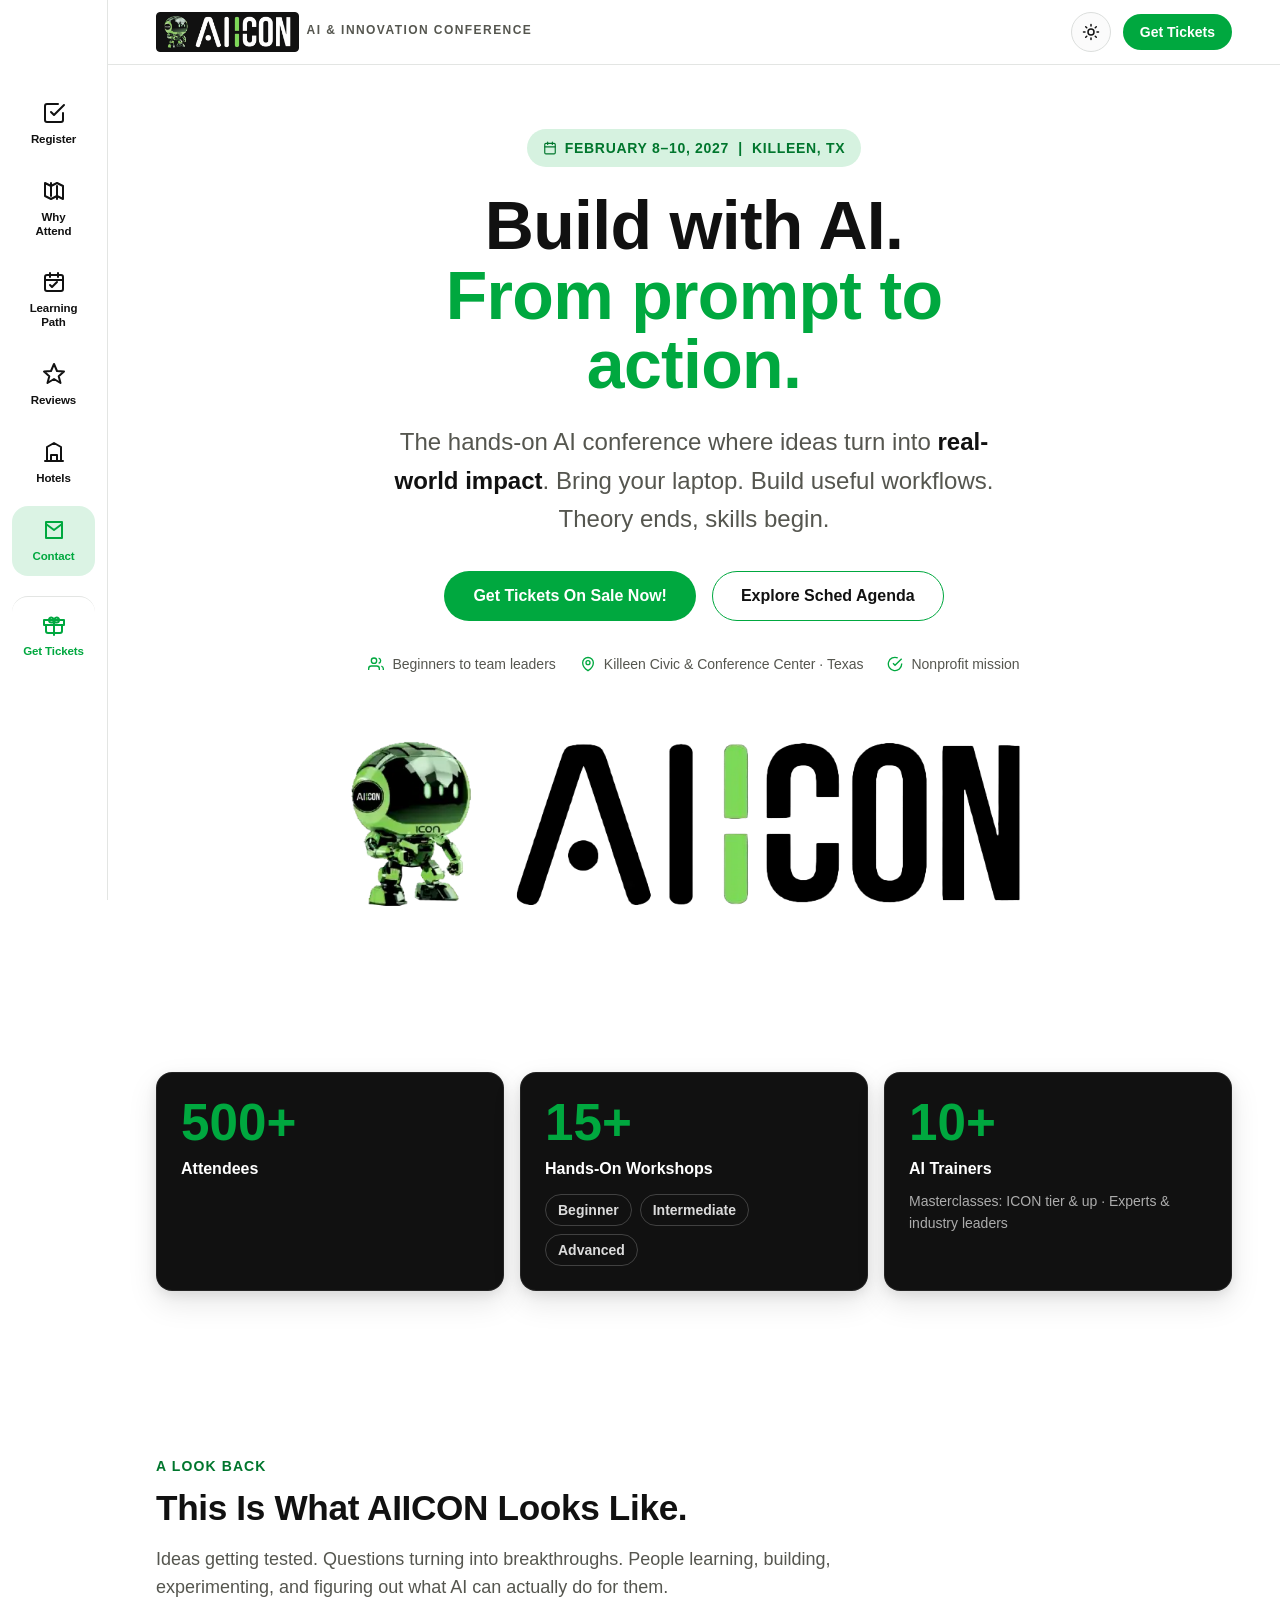
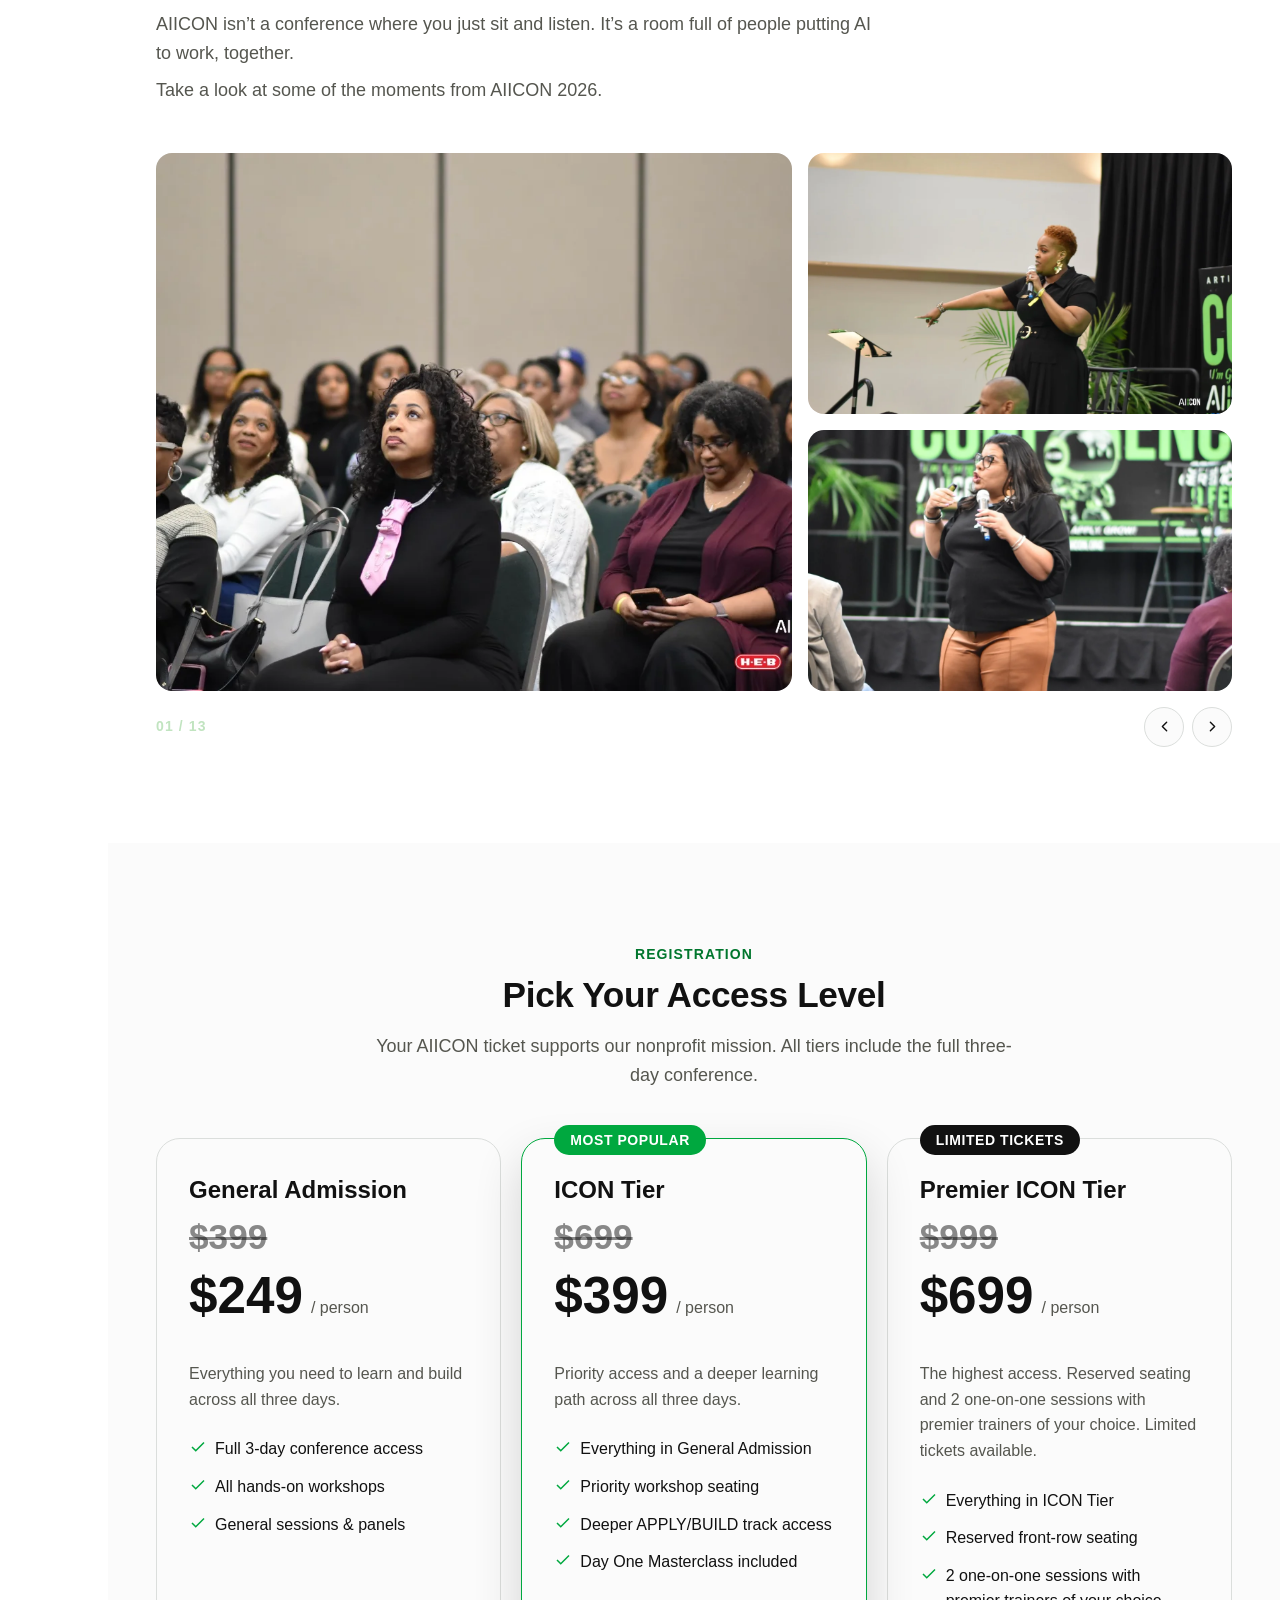
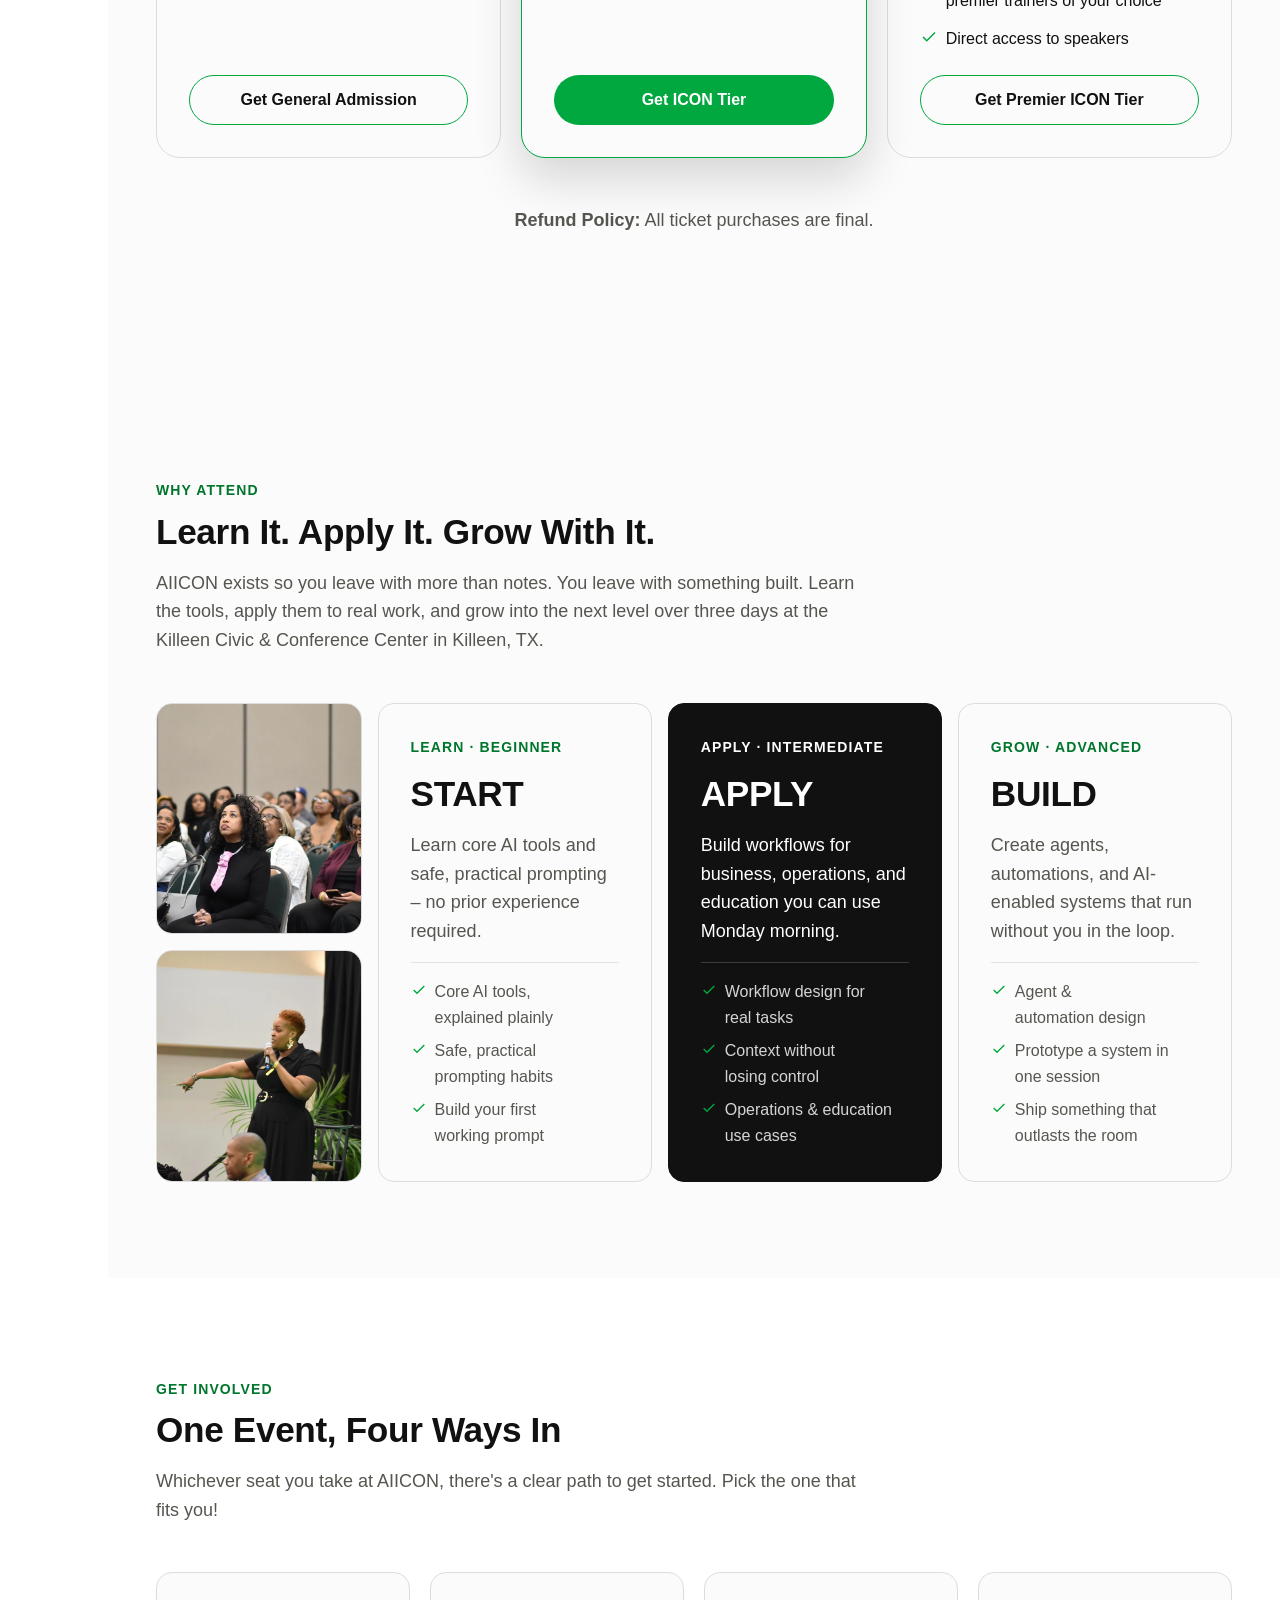
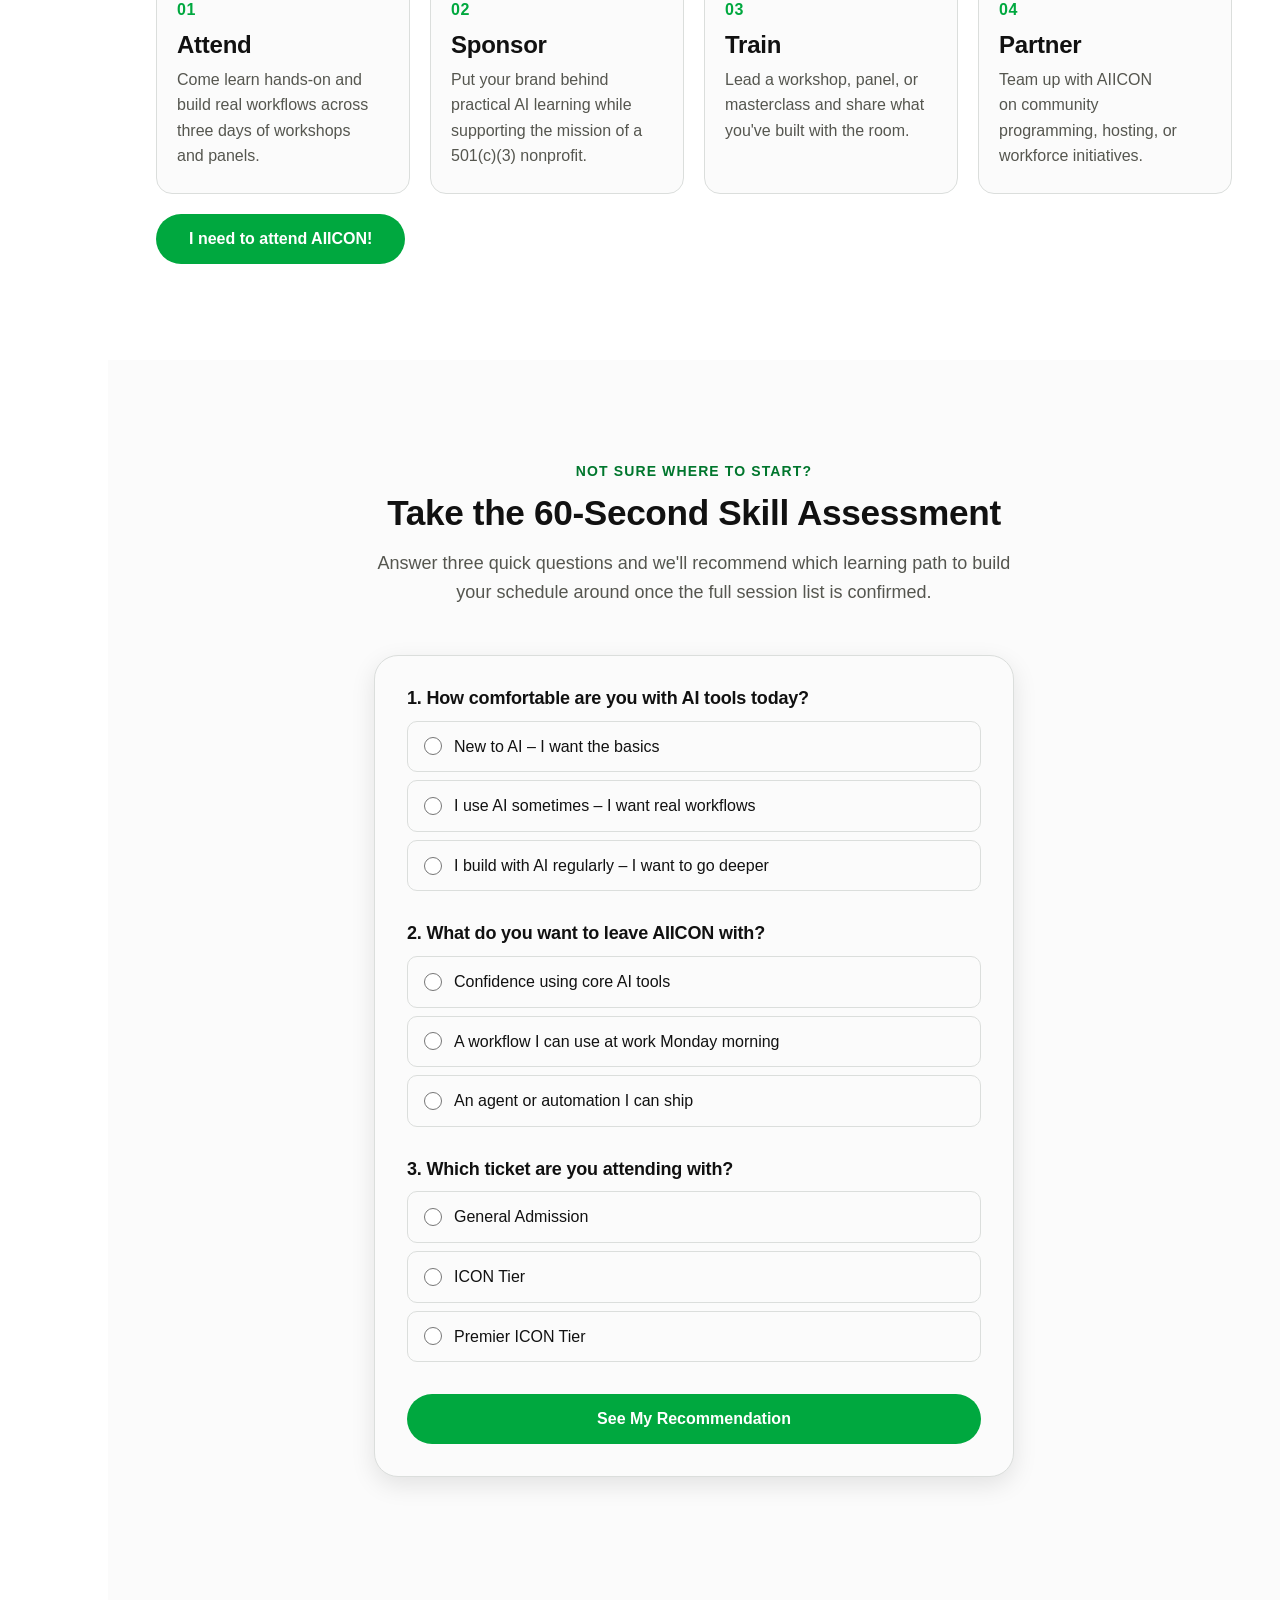
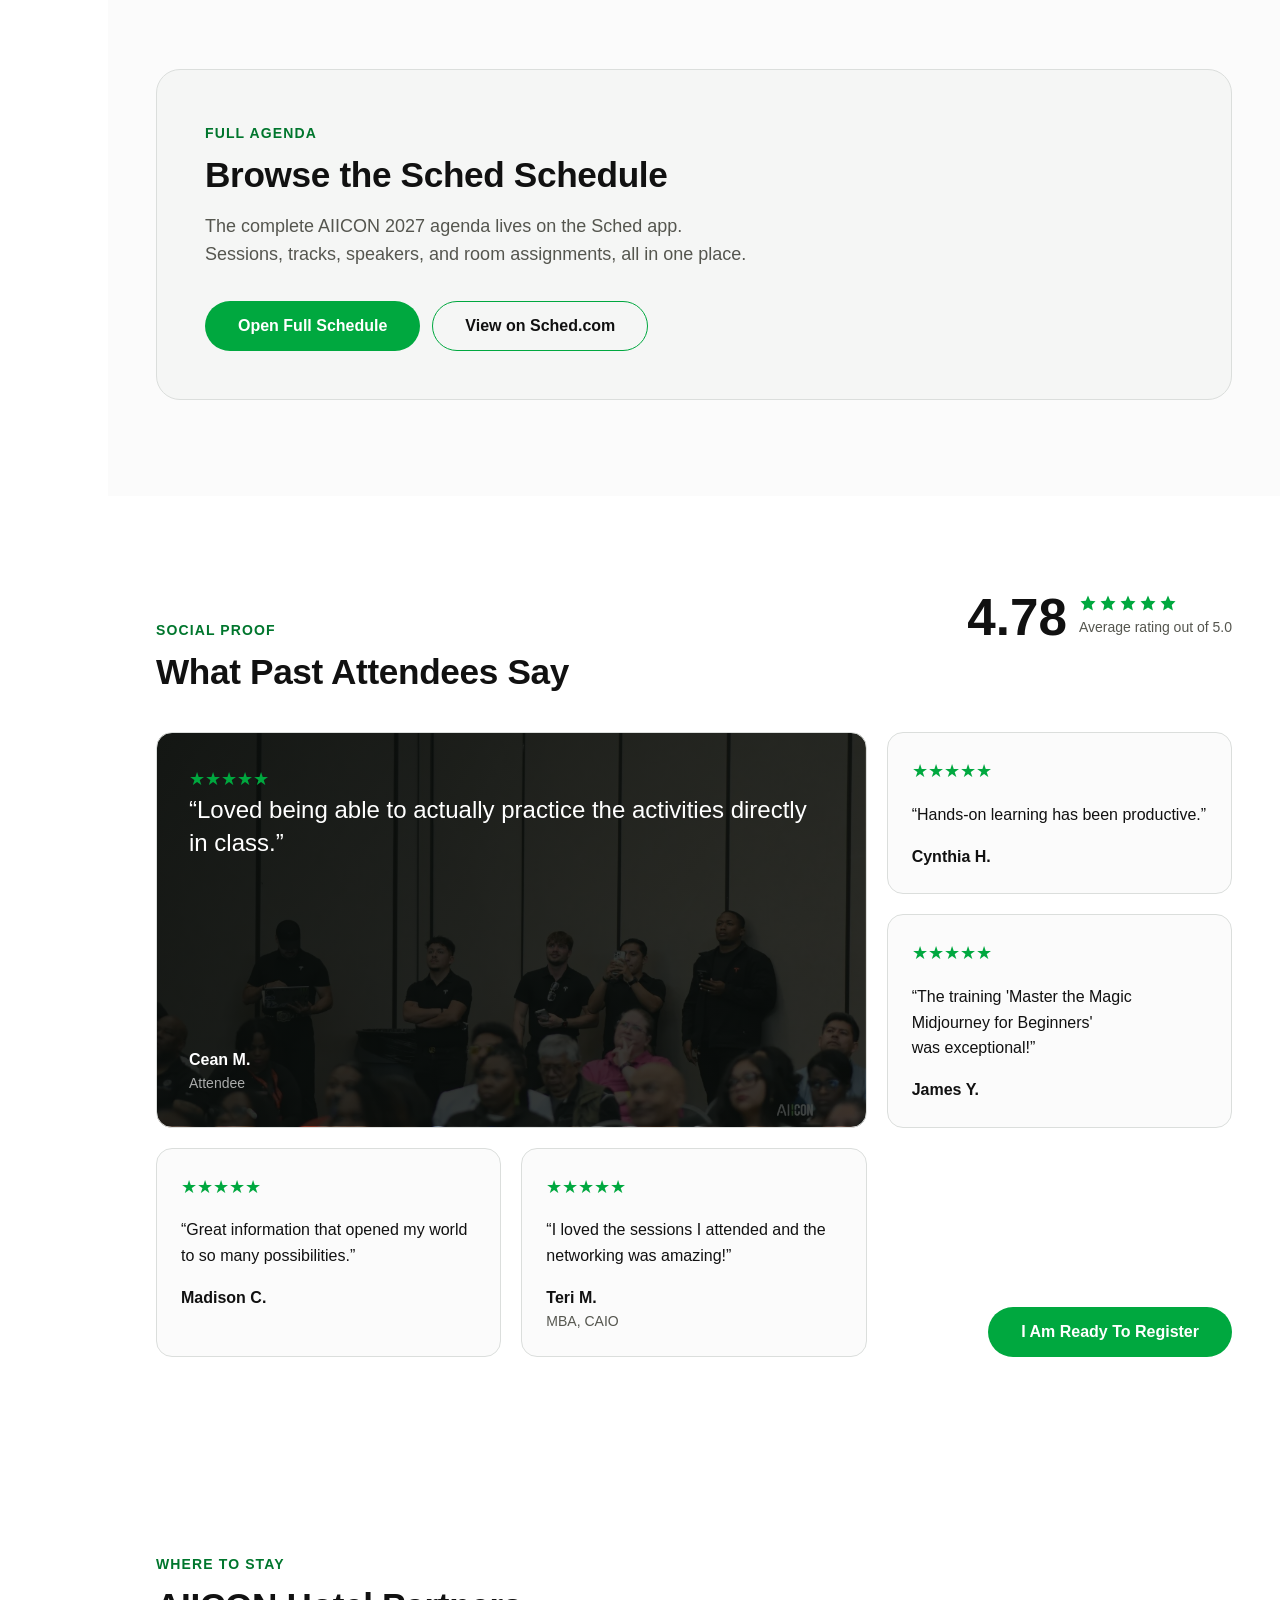
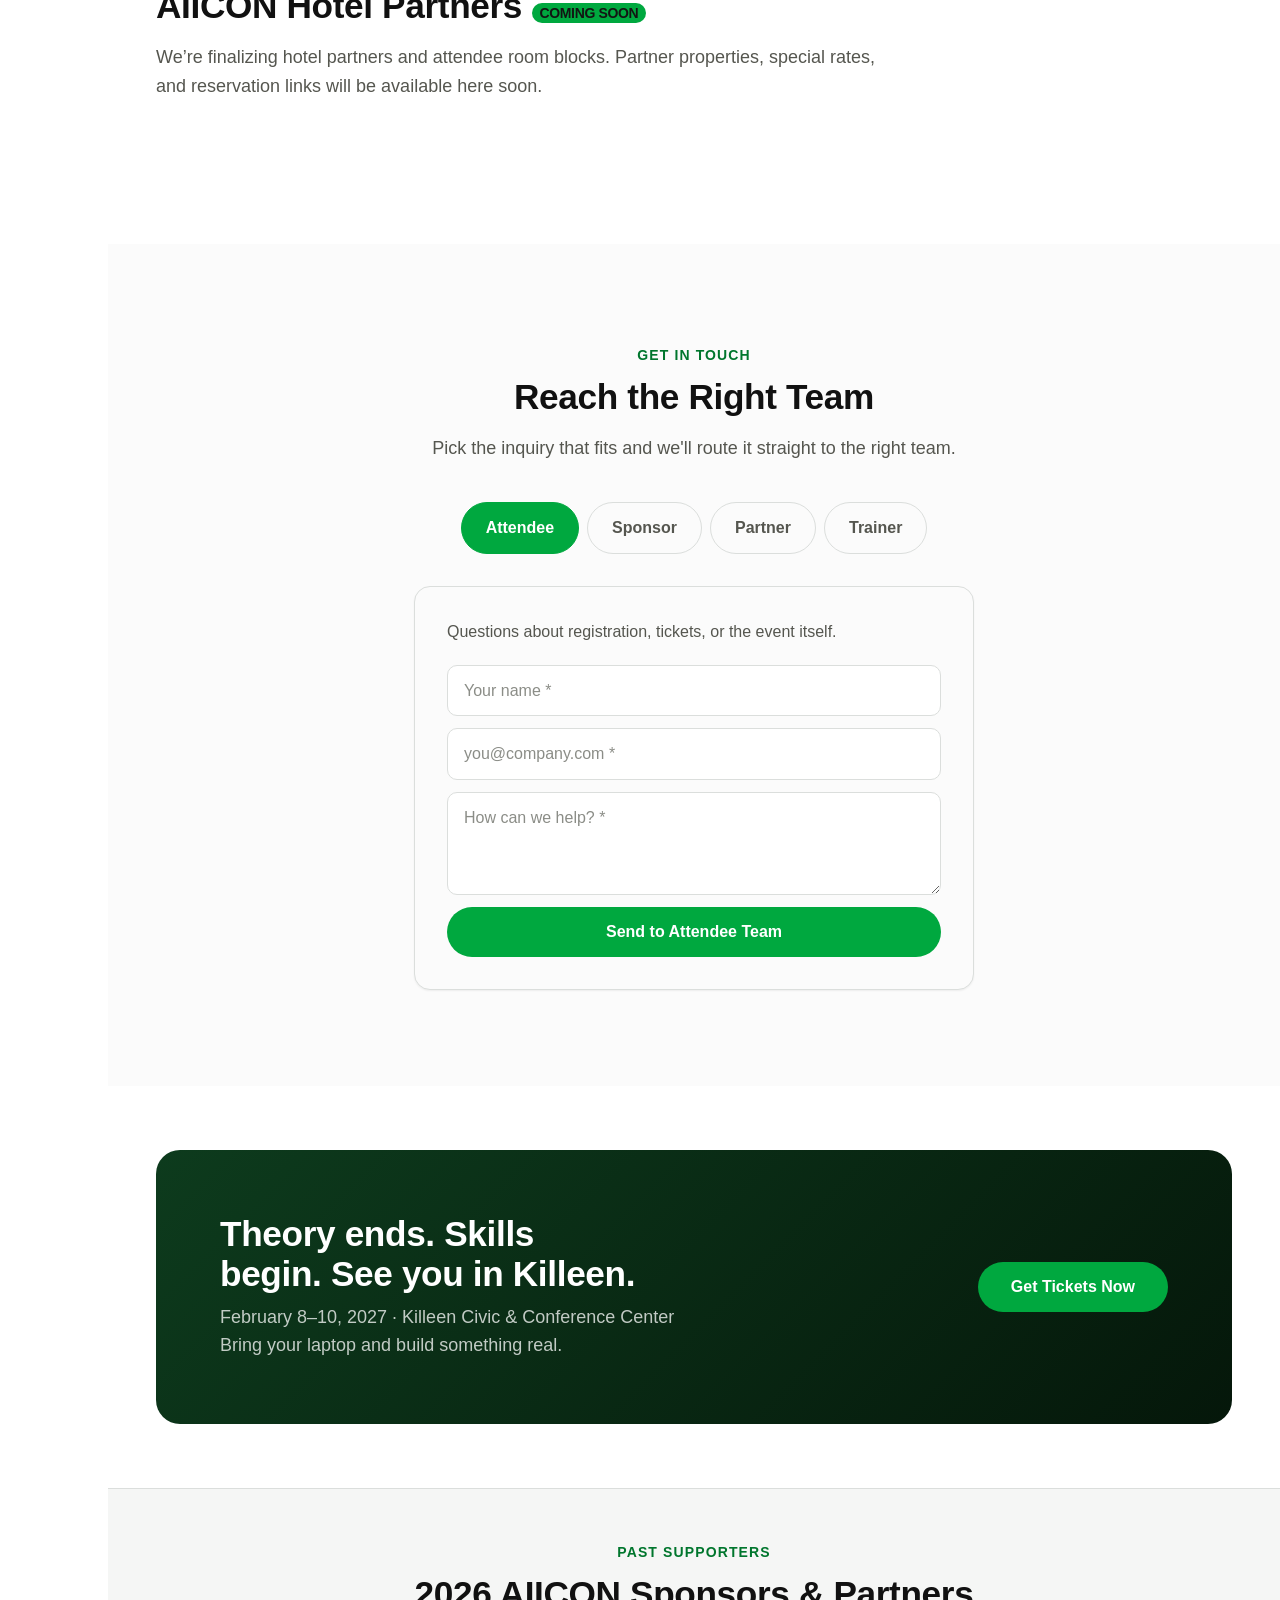
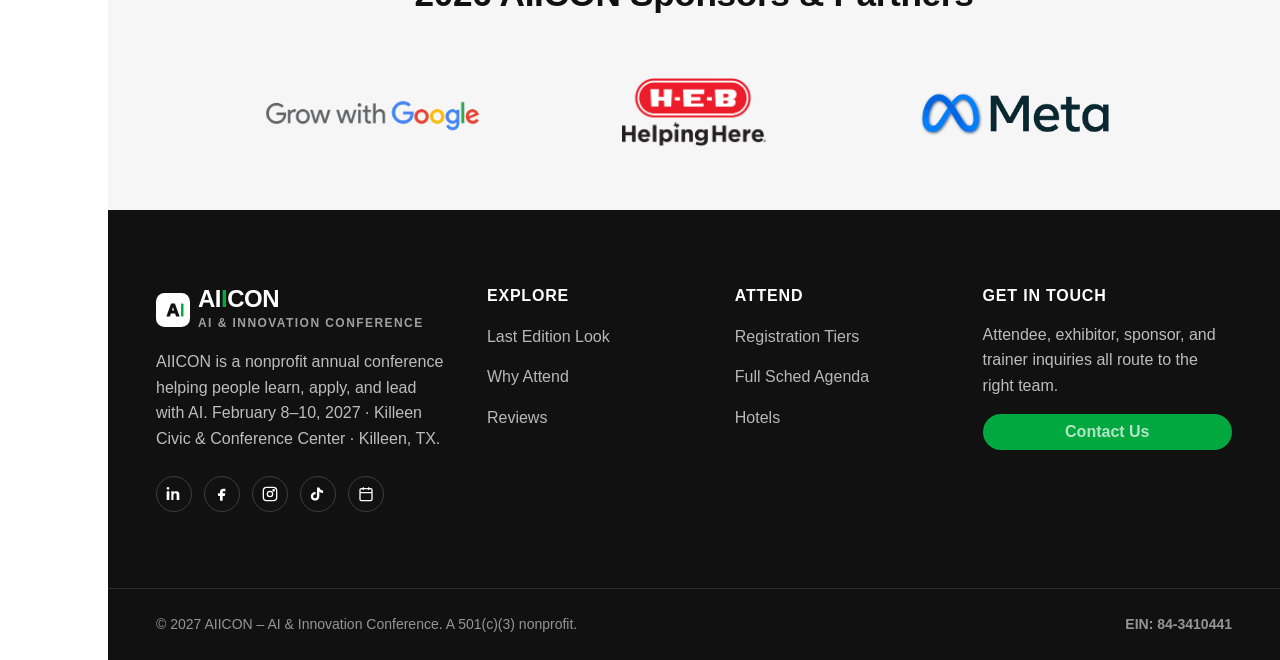
==== commit 09b3df23: "updated event details and dark mode styling for partner logo section" ====
--- a/index.html
+++ b/index.html
@@ -4,9 +4,9 @@
 <meta charset="UTF-8" />
 <meta name="viewport" content="width=device-width, initial-scale=1.0" />
 <title>AIICON 2027 – Build With AI. From Prompt to Action.</title>
-<meta name="description" content="AIICON 2027, February 19–21 in Killeen, TX, is the hands-on AI conference where theory ends and skills begin. 15+ workshops, panels, and real workflows built live." />
+<meta name="description" content="AIICON 2027, February 8–10 in Killeen, TX, is the hands-on AI conference where theory ends and skills begin. 15+ workshops, panels, and real workflows built live." />
 <meta property="og:title" content="AIICON 2027 – Build With AI. From Prompt to Action." />
-<meta property="og:description" content="The hands-on AI conference where ideas turn into real-world impact. February 19–21, 2027 · Killeen, TX." />
+<meta property="og:description" content="The hands-on AI conference where ideas turn into real-world impact. February 8–10, 2027 · Killeen, TX." />
 <meta property="og:type" content="website" />
 <meta property="og:image" content="./assets/hero-banner.webp" />
 
@@ -170,7 +170,7 @@
       <div class="hero-copy">
         <span class="badge">
           <svg viewBox="0 0 24 24" fill="none" stroke="currentColor" stroke-width="2" stroke-linecap="round" stroke-linejoin="round" aria-hidden="true"><rect x="3" y="4" width="18" height="18" rx="2"/><path d="M16 2v4M8 2v4M3 10h18"/></svg>
-          February 19–21, 2027 &nbsp;|&nbsp; Killeen, TX
+          February 8–10, 2027 &nbsp;|&nbsp; Killeen, TX
         </span>
         <h1 class="hero-h1">Build with AI.<br /><span class="accent">From prompt to action.</span></h1>
         <p class="hero-sub">The hands-on AI conference where ideas turn into <strong>real-world impact</strong>. Bring your laptop. Build useful workflows. Theory ends, skills begin.</p>
@@ -835,7 +835,7 @@
     <div class="cta-banner reveal">
       <div>
         <h2>Theory ends. Skills begin. See you in Killeen.</h2>
-        <p>February 19–21, 2027 · Killeen Civic & Conference Center <br  /> Bring your laptop and build something real.</p>
+        <p>February 8–10, 2027 · Killeen Civic & Conference Center <br  /> Bring your laptop and build something real.</p>
       </div>
       <a href="https://aiicon2027.sched.com/" target="_blank" rel="noopener noreferrer" class="btn btn-primary">Get Tickets Now</a>
     </div>
@@ -852,7 +852,7 @@
       </div>
     </div>
 
-    <div class="partners-grid">
+    <div class="partners-grid light">
       <div class="partner-logo">
         <img src="./assets/partner logos (optimized)/Full Color Grow with Google logo.webp" alt="partner logo for the Grow with Google program">
       </div>
@@ -863,6 +863,20 @@
     
       <div class="partner-logo">
         <img src="./assets/partner logos (optimized)/meta-Logo-1200x435.webp" alt="Meta partner logo">
+      </div>
+    </div>
+    
+    <div class="partners-grid dark">
+      <div class="partner-logo">
+        <img src="./assets/partner logos (optimized)/Full Color Grow with Google logo.webp" alt="partner logo for the Grow with Google program">
+      </div>
+    
+      <div class="partner-logo">
+        <img src="./assets/partner logos (optimized)/dark_HEB-Helping-Here-Logo-900x435.webp" alt="HEB Helping Here partner logo">
+      </div>
+    
+      <div class="partner-logo">
+        <img src="./assets/partner logos (optimized)/dark_meta-Logo-1200x435.webp" alt="Meta partner logo">
       </div>
     </div>
   </div>
@@ -887,7 +901,7 @@
         </span>
       </a> 
       <p class="footer-mission">
-        AIICON is a nonprofit annual conference helping people learn, apply, and lead with AI. February 19–21, 2027 · Killeen Civic & Conference Center · Killeen, TX.</p>
+        AIICON is a nonprofit annual conference helping people learn, apply, and lead with AI. February 8–10, 2027 · Killeen Civic & Conference Center · Killeen, TX.</p>
       <div class="footer-social" style="margin-top:var(--space-6);">
         <a href="https://www.linkedin.com/company/ai-icon/" target="_blank" rel="noopener noreferrer" aria-label="AIICON on LinkedIn">
           <svg width="16" height="16" viewBox="0 0 24 24" fill="currentColor"><path d="M4.98 3.5C4.98 4.6 4.1 5.5 3 5.5S1 4.6 1 3.5 1.9 1.5 3 1.5 4.98 2.4 4.98 3.5zM1 8h4v13H1zM8 8h3.8v1.8h.05C12.4 8.7 13.9 8 15.6 8c3.6 0 4.4 2.4 4.4 5.5V21h-4v-6.7c0-1.6 0-3.6-2.2-3.6s-2.6 1.7-2.6 3.5V21H8z"/></svg>
--- a/style.css
+++ b/style.css
@@ -36,6 +36,7 @@
   --color-bg: #ffffff;
   --color-surface: #fbfbfb;
   --color-surface-2: #f5f6f5;
+  --color-surface-contrast: #f5f6f5;
   --color-surface-offset: #eef1ef;
   --color-surface-dynamic: #e7ebe8;
   --color-divider: #e3e5e3;
@@ -101,6 +102,7 @@
   --color-bg: #0b0d0c;
   --color-surface: #121513;
   --color-surface-2: #161917;
+  --color-surface-contrast: #010201;
   --color-surface-offset: #1b1f1c;
   --color-surface-dynamic: #232722;
   --color-divider: #262b26;
@@ -1306,7 +1308,7 @@
  ========================================================================== */
  #partner_logos {
    padding-block: var(--space-12);
-   background-color: #FBFBFB;
+   background-color: var( --color-surface-contrast);
    border-top: 1px solid var(--color-border);
  }
  
@@ -1318,6 +1320,17 @@
  
    max-width: 900px;
    margin-inline: auto;
+ }
+ 
+ .partners-grid.dark {
+   display: none;
+ }
+ 
+ [data-theme="dark"] .partners-grid.dark {
+   display: grid;
+ }
+ [data-theme="dark"] .partners-grid.light {
+   display: none;
  }
  
  .partner-logo {
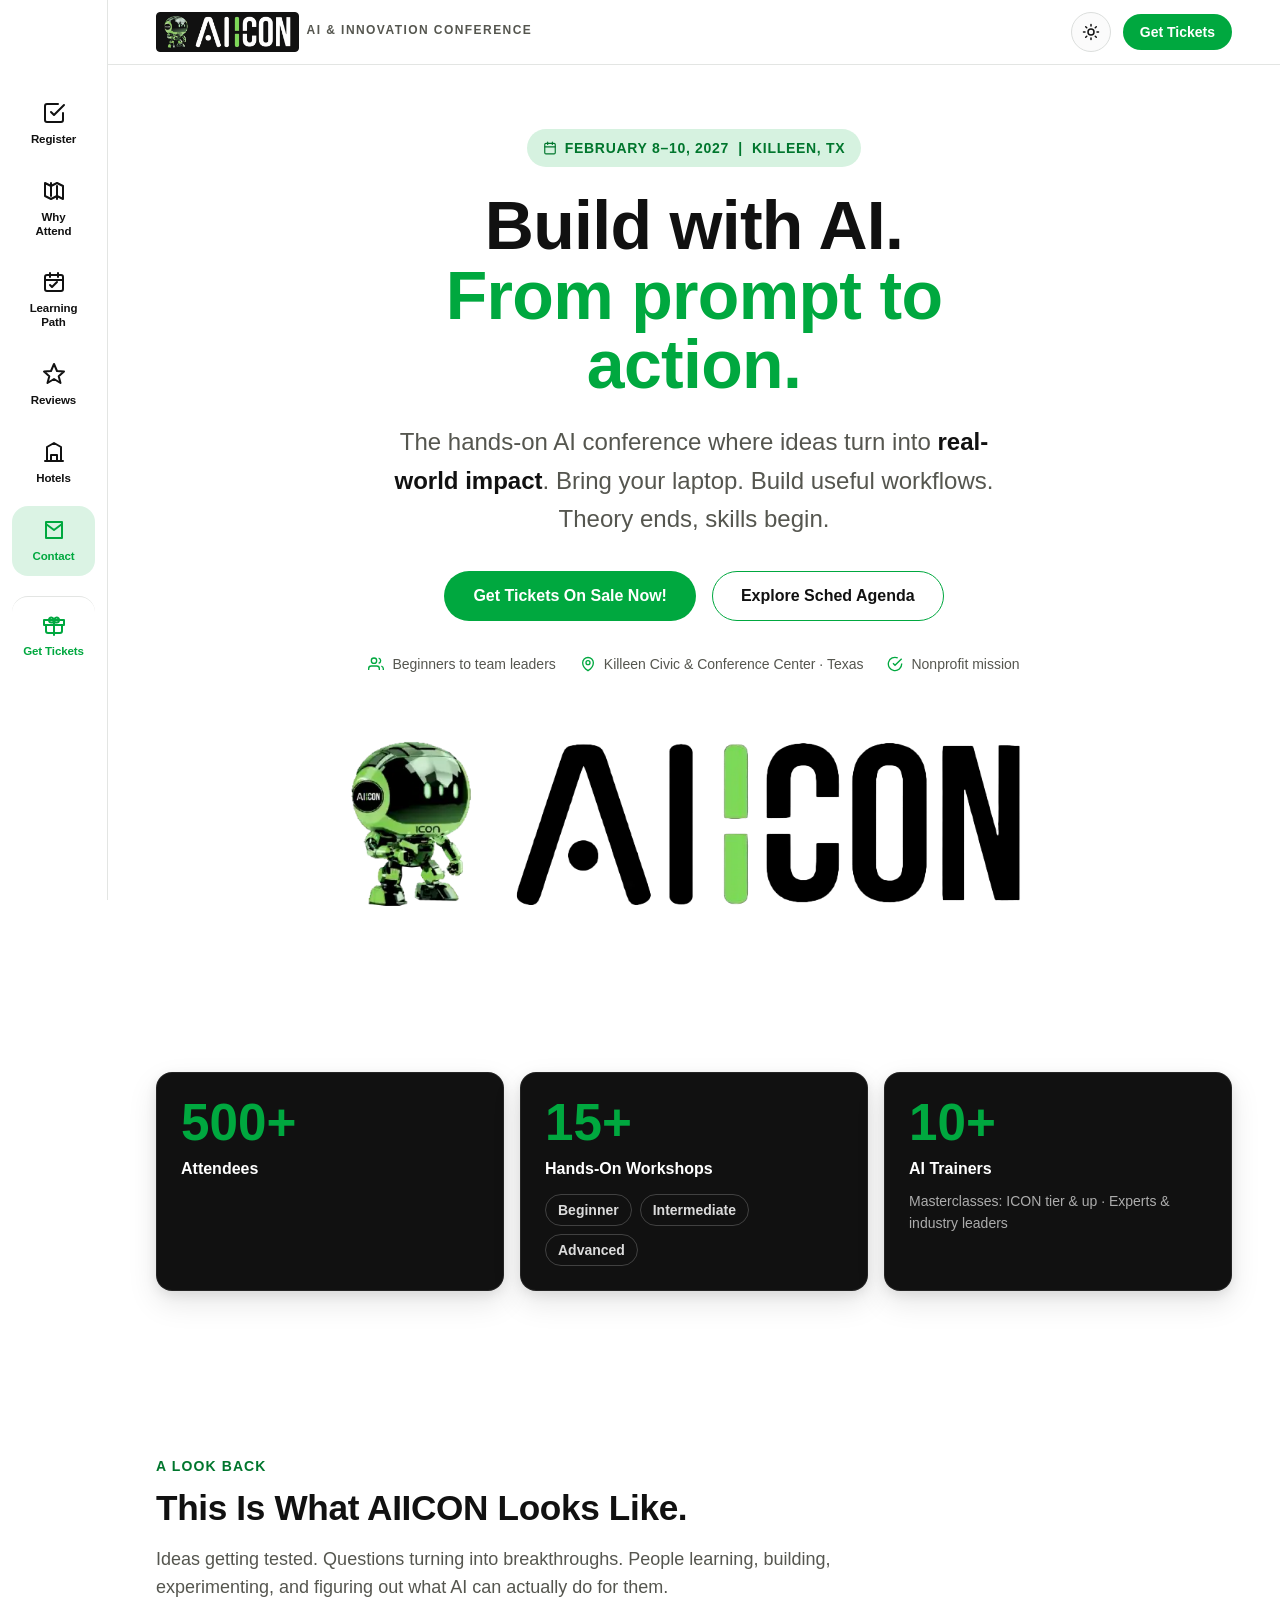
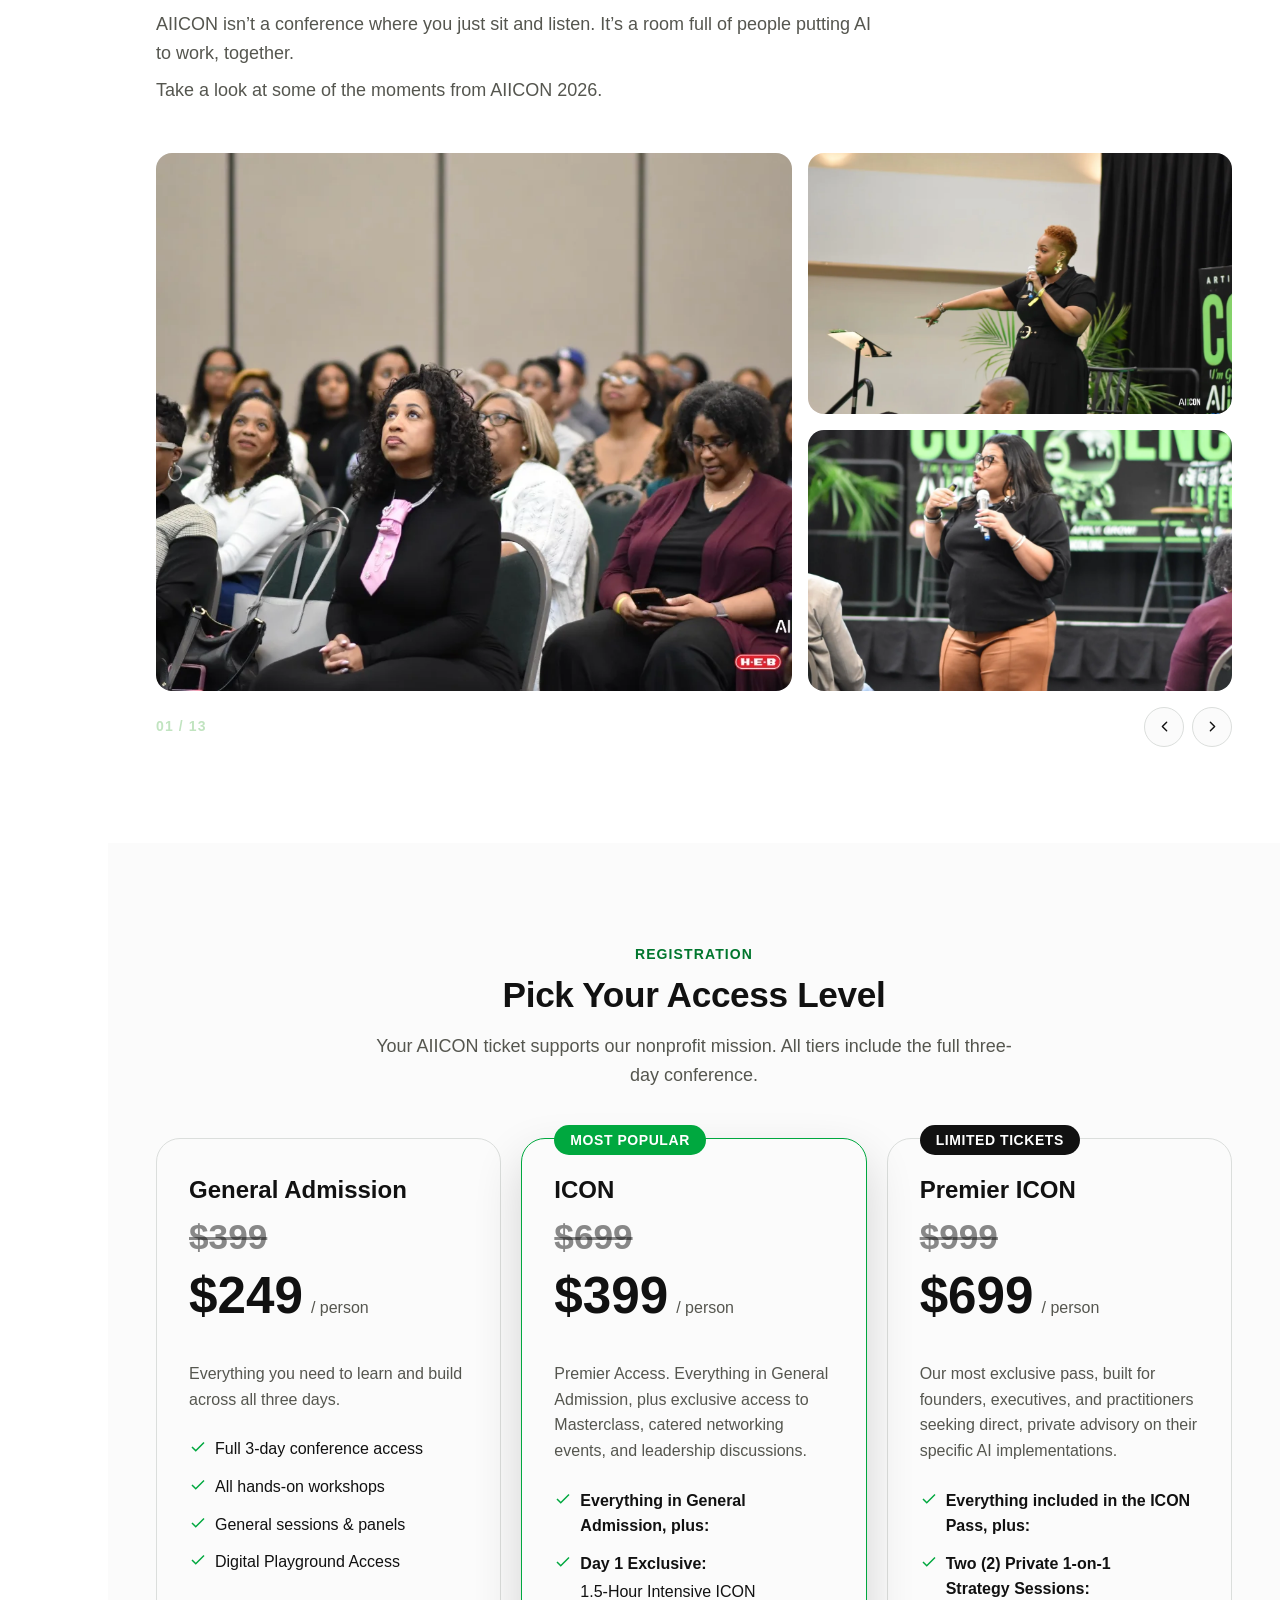
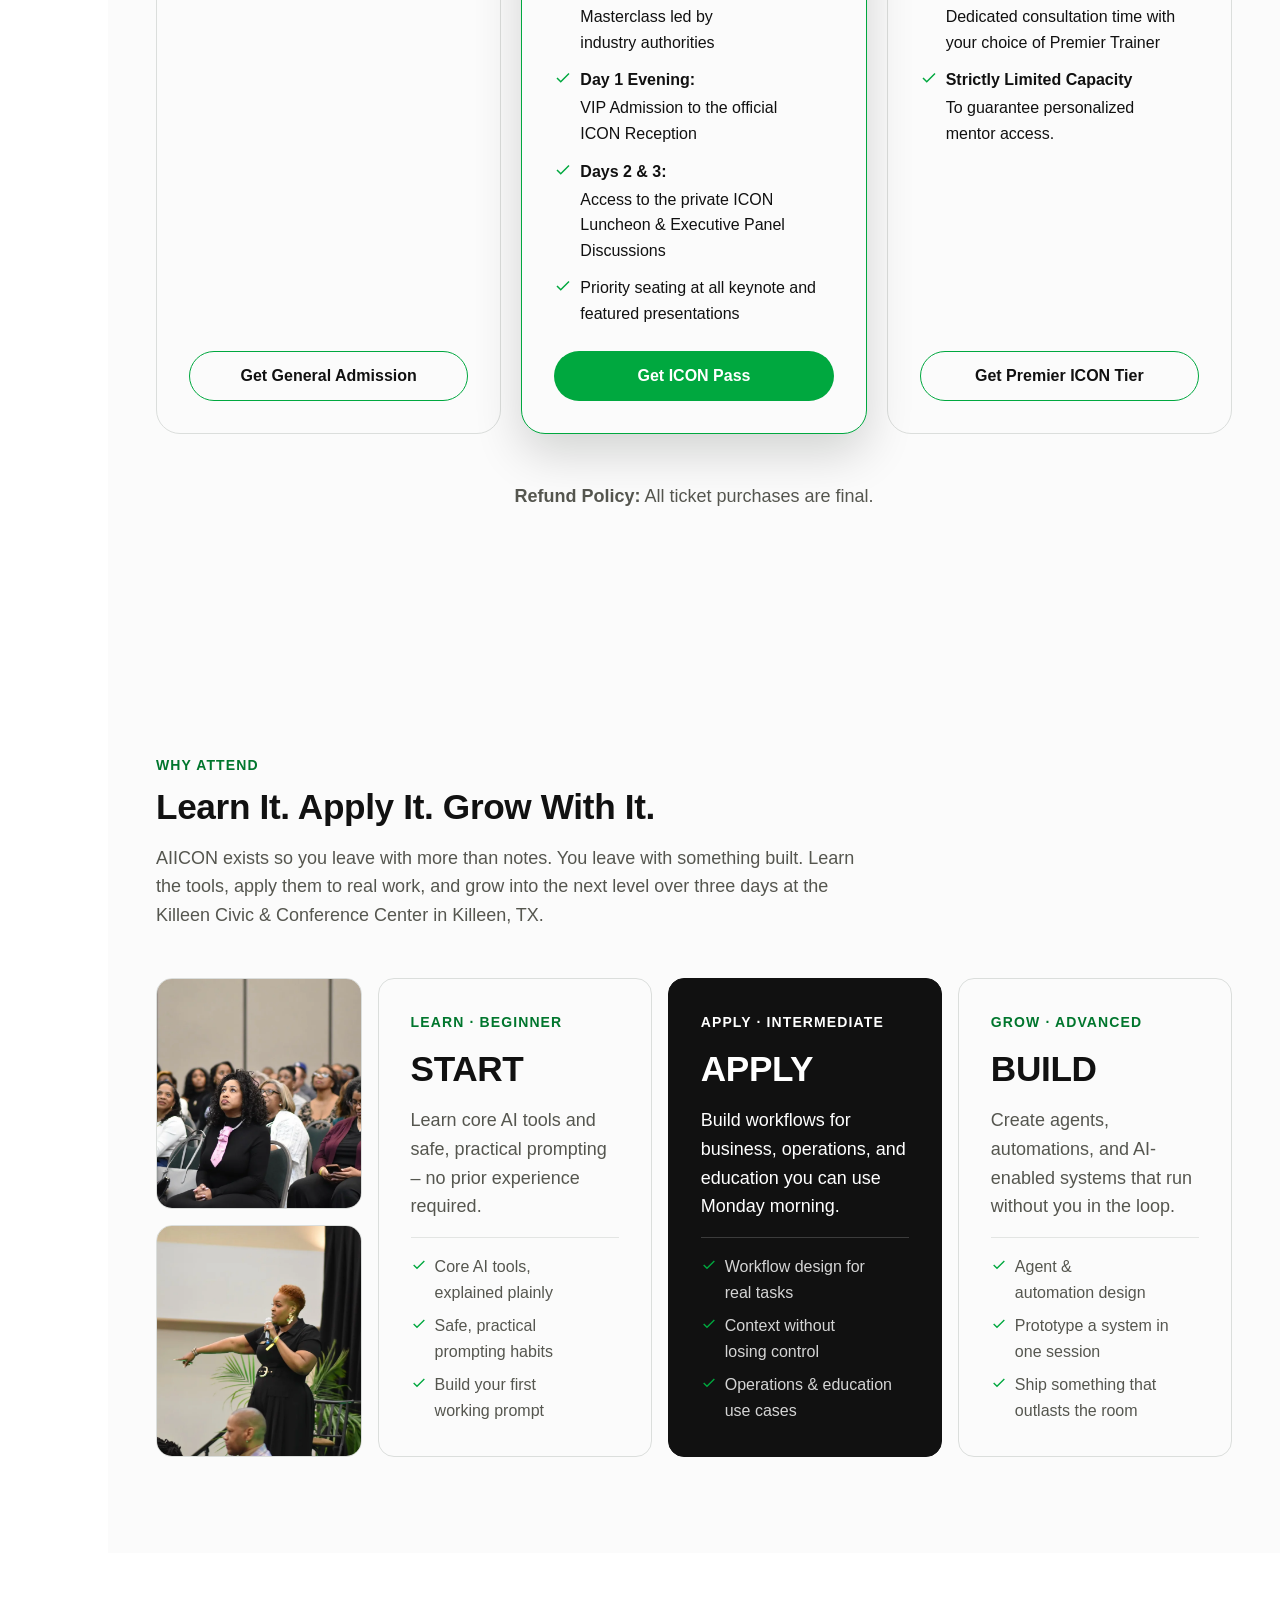
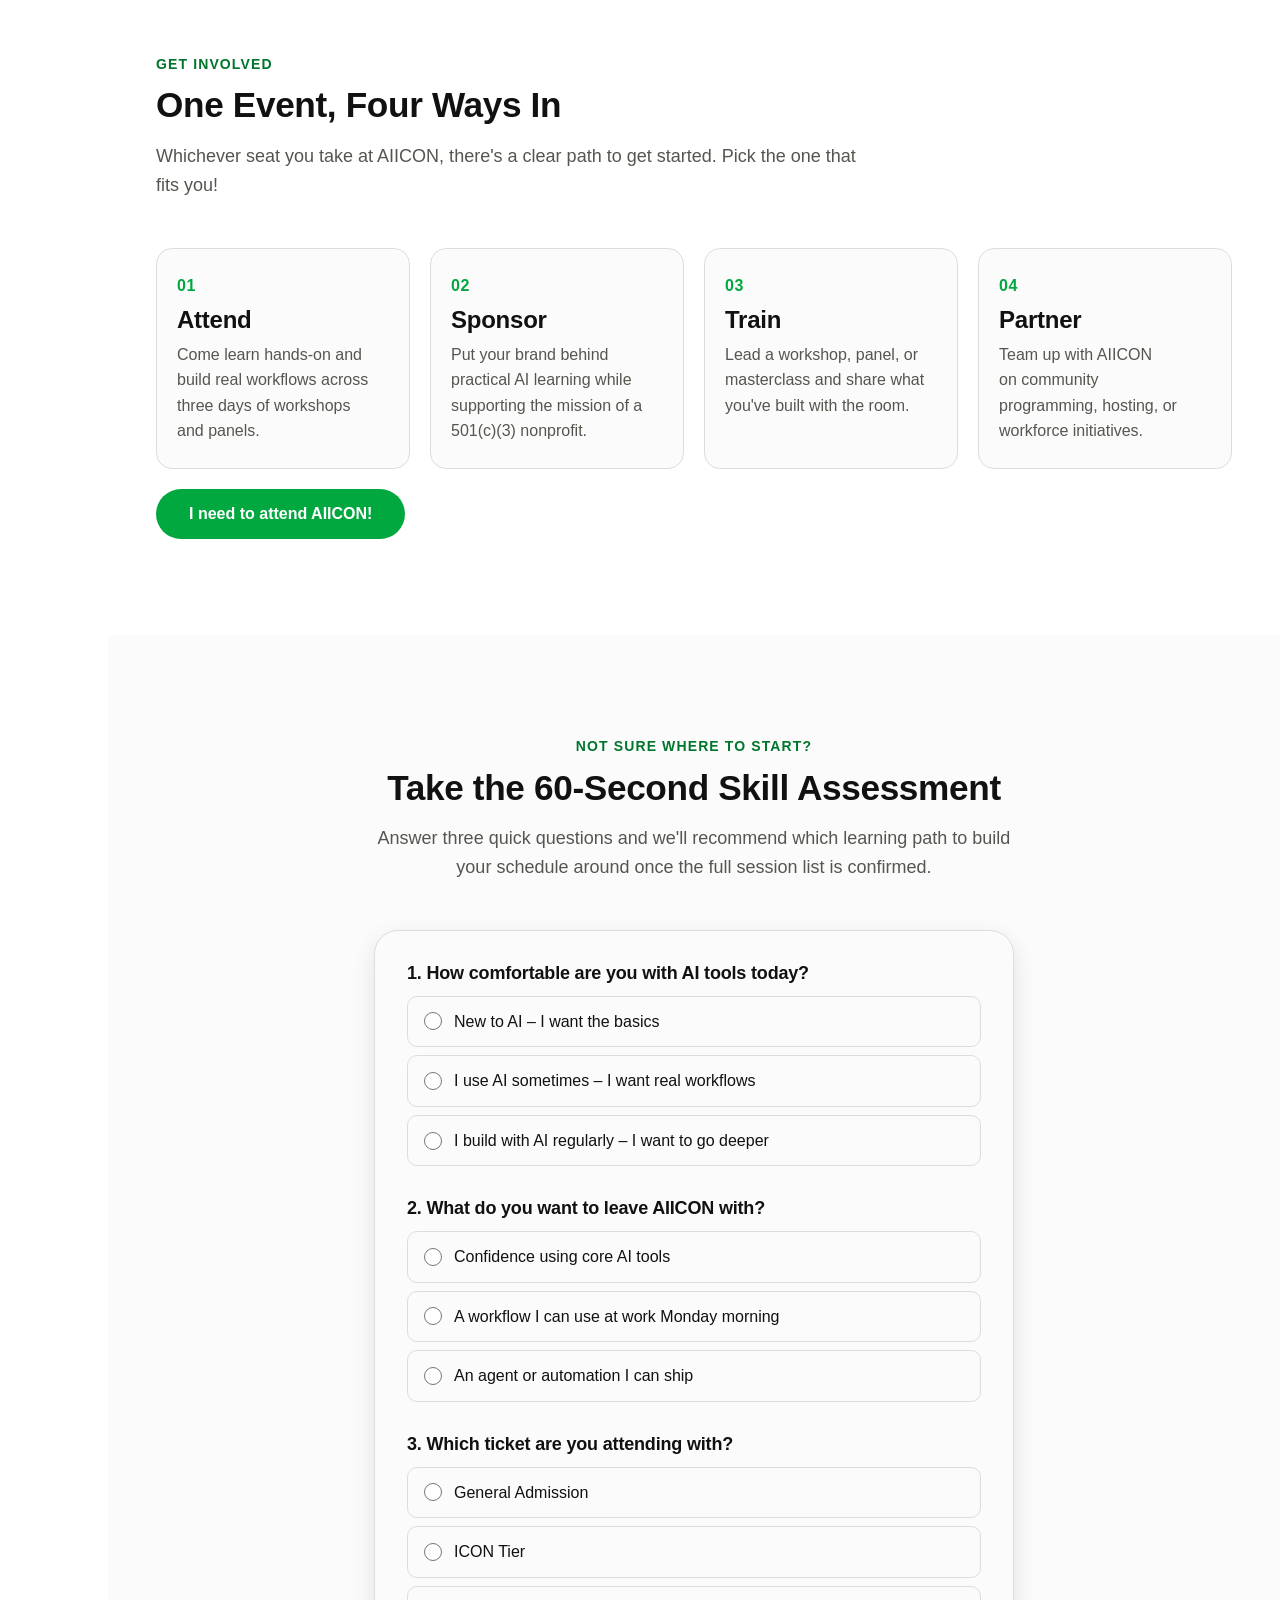
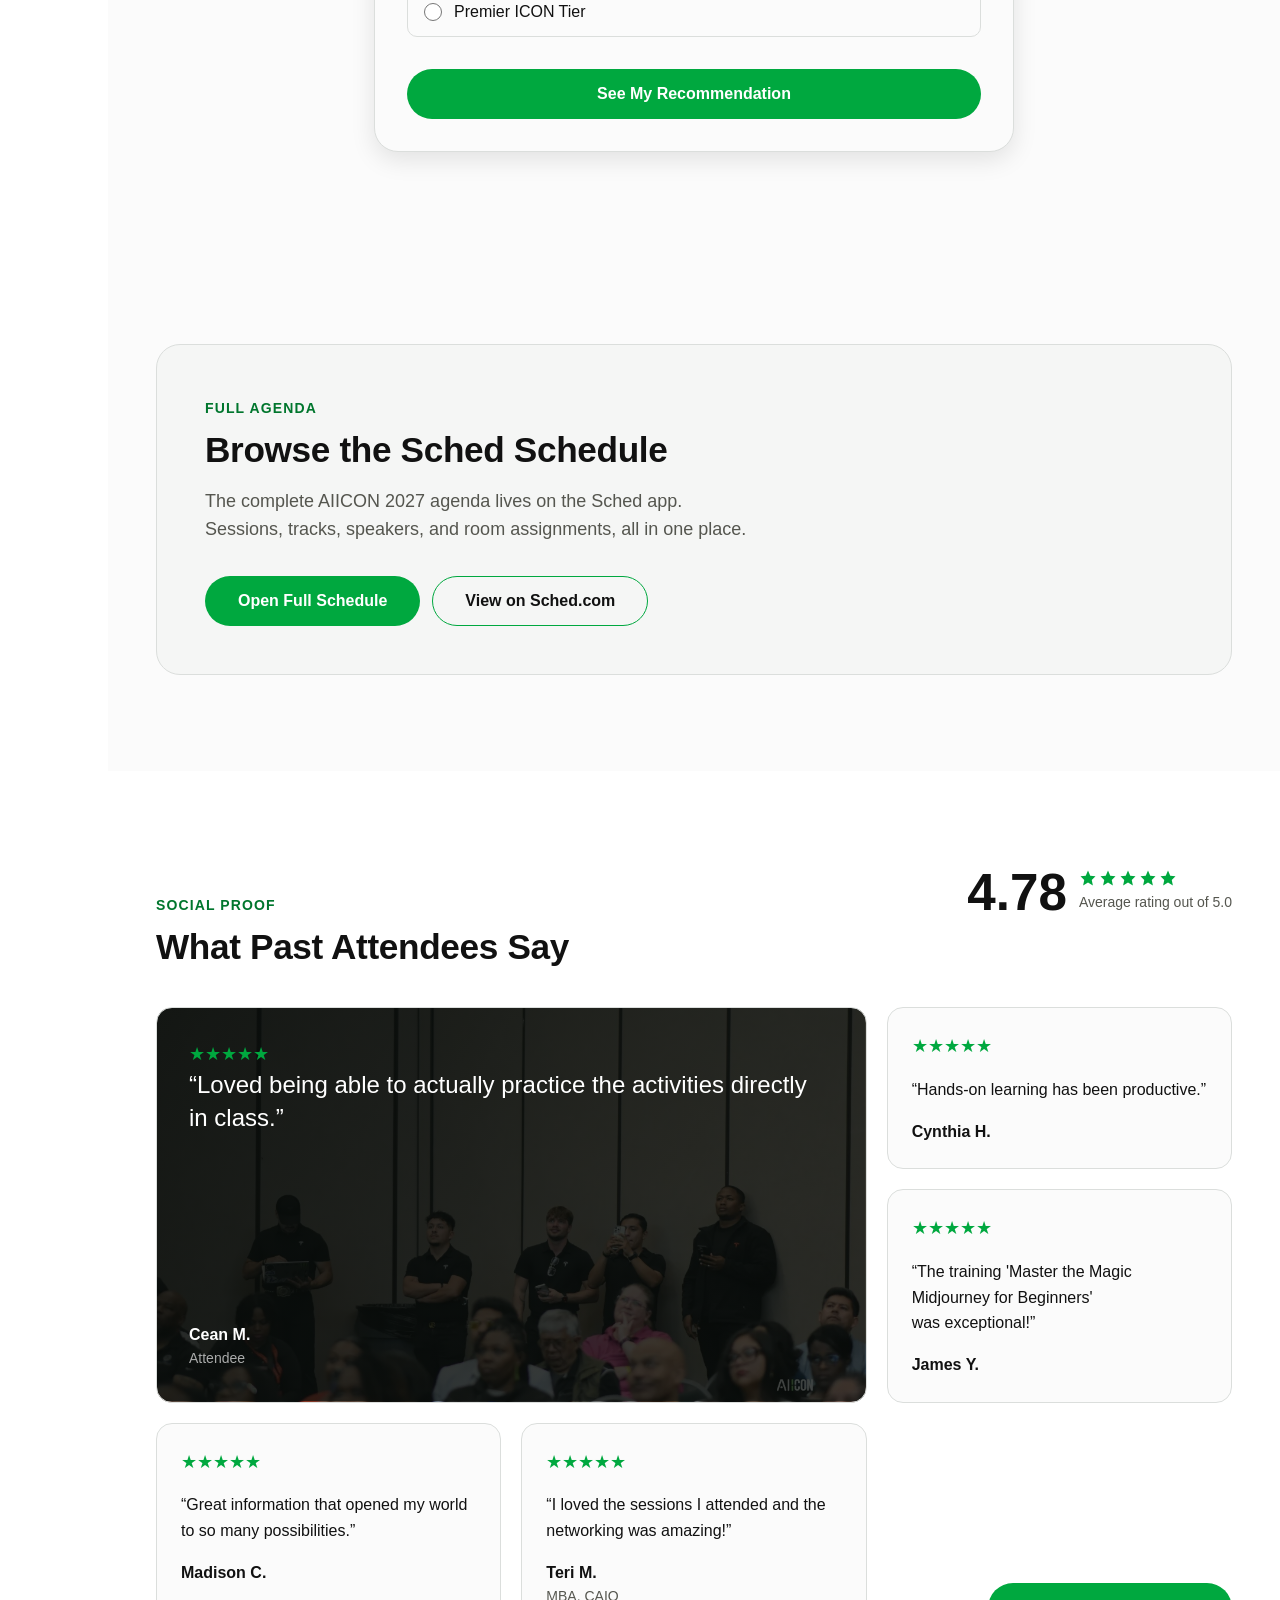
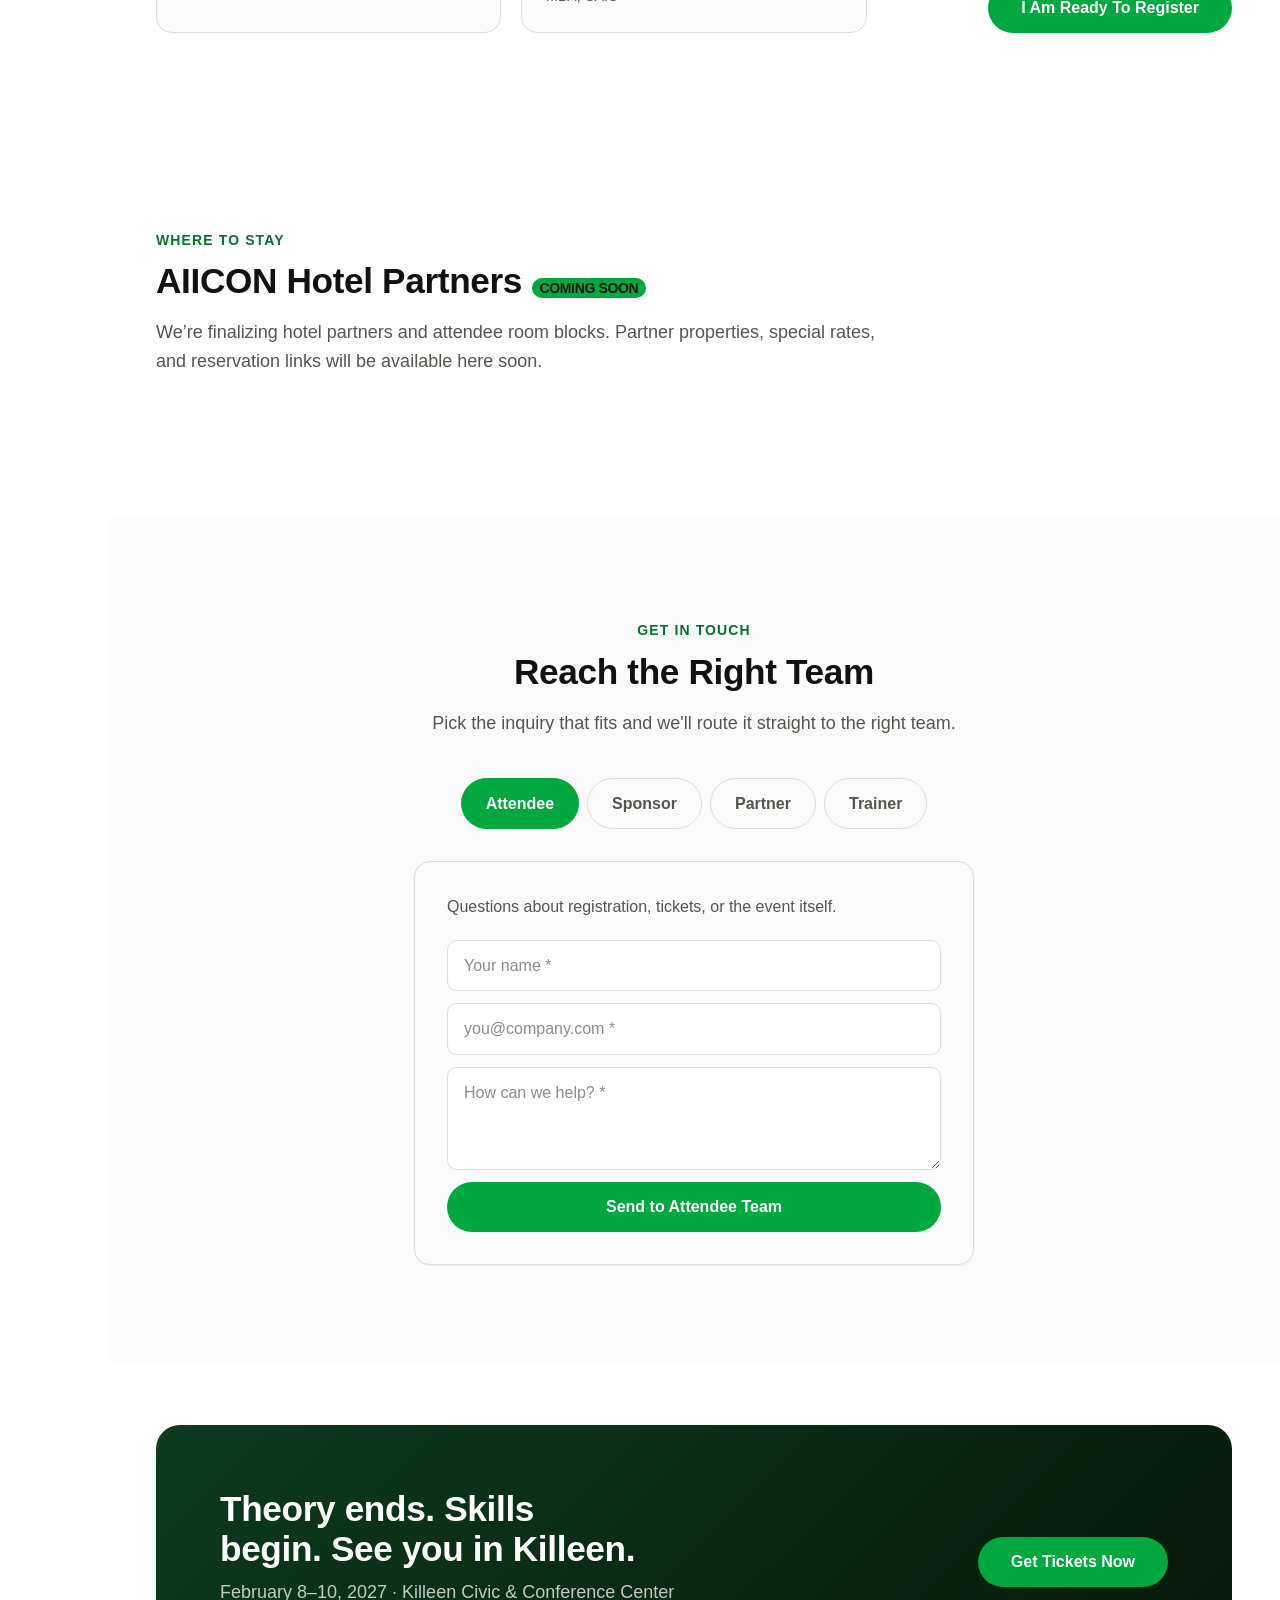
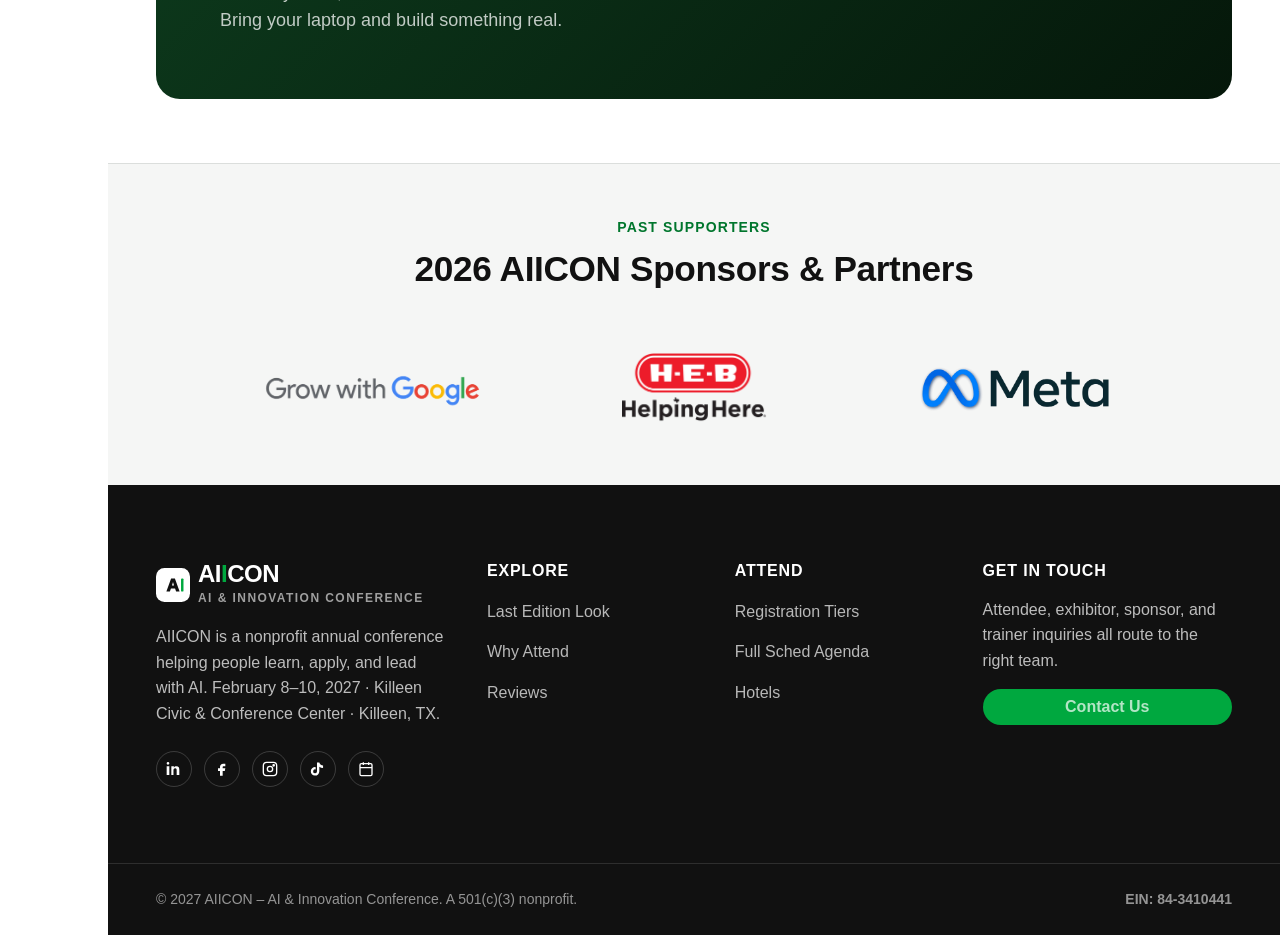
==== commit 3385492f: "10/27/26 email updates + 1 updated policies page language from 10/15/26 task list (see todo.md)" ====
--- a/index.html
+++ b/index.html
@@ -8,7 +8,7 @@
 <meta property="og:title" content="AIICON 2027 – Build With AI. From Prompt to Action." />
 <meta property="og:description" content="The hands-on AI conference where ideas turn into real-world impact. February 8–10, 2027 · Killeen, TX." />
 <meta property="og:type" content="website" />
-<meta property="og:image" content="./assets/hero-banner.webp" />
+<meta property="og:image" content="./assets/aiicon-hero-banner.webp" />
 
 <link rel="icon" type="image/png" href="/aiicon_favicon4.png" />
 
@@ -359,6 +359,7 @@
           <li><svg viewBox="0 0 24 24" fill="none" stroke="currentColor" stroke-width="2"><polyline points="20 6 9 17 4 12"/></svg>Full 3-day conference access</li>
           <li><svg viewBox="0 0 24 24" fill="none" stroke="currentColor" stroke-width="2"><polyline points="20 6 9 17 4 12"/></svg>All hands-on workshops</li>
           <li><svg viewBox="0 0 24 24" fill="none" stroke="currentColor" stroke-width="2"><polyline points="20 6 9 17 4 12"/></svg>General sessions &amp; panels</li>
+          <li><svg viewBox="0 0 24 24" fill="none" stroke="currentColor" stroke-width="2"><polyline points="20 6 9 17 4 12"/></svg>Digital Playground Access</li>
         </ul>
         <a href="https://aiicon2027.sched.com/" target="_blank" rel="noopener noreferrer" class="btn btn-outline" style="width:100%;">Get General Admission</a>
       </div>
@@ -366,33 +367,92 @@
       <div class="tier-card is-popular reveal">
         <span class="tier-popular-badge">Most Popular</span>
         <div>
-          <div class="tier-name">ICON Tier</div>
+          <div class="tier-name">ICON</div>
           <div class="tier-price"><span class="amount strike-amt">$699</span></div>
           <div class="tier-price"><span class="amount">$399</span><span class="period">/ person</span></div>
         </div>
-        <p class="tier-desc">Priority access and a deeper learning path across all three days.</p>
+        <p class="tier-desc">Premier Access.  Everything in General Admission, plus exclusive access to Masterclass, catered networking events, and leadership discussions.</p>
         <ul class="tier-features" role="list">
-          <li><svg viewBox="0 0 24 24" fill="none" stroke="currentColor" stroke-width="2"><polyline points="20 6 9 17 4 12"/></svg>Everything in General Admission</li>
-          <li><svg viewBox="0 0 24 24" fill="none" stroke="currentColor" stroke-width="2"><polyline points="20 6 9 17 4 12"/></svg>Priority workshop seating</li>
-          <li><svg viewBox="0 0 24 24" fill="none" stroke="currentColor" stroke-width="2"><polyline points="20 6 9 17 4 12"/></svg>Deeper APPLY/BUILD track access</li>
-          <li><svg viewBox="0 0 24 24" fill="none" stroke="currentColor" stroke-width="2"><polyline points="20 6 9 17 4 12"/></svg>Day One Masterclass included</li>
+          <li><svg viewBox="0 0 24 24" fill="none" stroke="currentColor" stroke-width="2"><polyline points="20 6 9 17 4 12"/></svg><strong>Everything in General Admission, plus:</strong></li>
+          <li>
+            <svg viewBox="0 0 24 24" fill="none" stroke="currentColor" stroke-width="2" aria-hidden="true">
+              <polyline points="20 6 9 17 4 12"/>
+            </svg>
+            <div class="tier-benefit">
+              <strong>Day 1 Exclusive:</strong>
+              <span>1.5-Hour Intensive ICON Masterclass led by industry authorities</span>
+            </div>
+          </li>
+          
+          <li>
+            <svg viewBox="0 0 24 24" fill="none" stroke="currentColor" stroke-width="2" aria-hidden="true">
+              <polyline points="20 6 9 17 4 12"/>
+            </svg>
+            <div class="tier-benefit">
+              <strong>Day 1 Evening:</strong>
+              <span>VIP Admission to the official ICON Reception</span>
+            </div>
+          </li>
+          
+          <li>
+            <svg viewBox="0 0 24 24" fill="none" stroke="currentColor" stroke-width="2" aria-hidden="true">
+              <polyline points="20 6 9 17 4 12"/>
+            </svg>
+            <div class="tier-benefit">
+              <strong>Days 2 &amp; 3:</strong>
+              <span>Access to the private ICON Luncheon &amp; Executive Panel Discussions</span>
+            </div>
+          </li>
+          
+          <li>
+            <svg viewBox="0 0 24 24" fill="none" stroke="currentColor" stroke-width="2" aria-hidden="true">
+              <polyline points="20 6 9 17 4 12"/>
+            </svg>
+            <div class="tier-benefit">
+              <span>Priority seating at all keynote and featured presentations</span>
+            </div>
+          </li>
         </ul>
-        <a href="https://aiicon2027.sched.com/" target="_blank" rel="noopener noreferrer" class="btn btn-primary" style="width:100%;">Get ICON Tier</a>
+        <a href="https://aiicon2027.sched.com/" target="_blank" rel="noopener noreferrer" class="btn btn-primary" style="width:100%;">Get ICON Pass</a>
       </div>
 
       <div class="tier-card reveal">
         <span class="tier-limited-badge">Limited Tickets</span>
         <div>
-          <div class="tier-name">Premier ICON Tier</div>
+          <div class="tier-name">Premier ICON</div>
           <div class="tier-price"><span class="amount strike-amt">$999</span></div>
           <div class="tier-price"><span class="amount">$699</span><span class="period">/ person</span></div>
         </div>
-        <p class="tier-desc">The highest access. Reserved seating and 2 one-on-one sessions with premier trainers of your choice. Limited tickets available.</p>
+        <p class="tier-desc">Our most exclusive pass, built for founders, executives, and practitioners seeking direct, private advisory on their specific AI implementations.</p>
         <ul class="tier-features" role="list">
-          <li><svg viewBox="0 0 24 24" fill="none" stroke="currentColor" stroke-width="2"><polyline points="20 6 9 17 4 12"/></svg>Everything in ICON Tier</li>
-          <li><svg viewBox="0 0 24 24" fill="none" stroke="currentColor" stroke-width="2"><polyline points="20 6 9 17 4 12"/></svg>Reserved front-row seating</li>
-          <li><svg viewBox="0 0 24 24" fill="none" stroke="currentColor" stroke-width="2"><polyline points="20 6 9 17 4 12"/></svg>2 one-on-one sessions with premier trainers of your choice</li>
-          <li><svg viewBox="0 0 24 24" fill="none" stroke="currentColor" stroke-width="2"><polyline points="20 6 9 17 4 12"/></svg>Direct access to speakers</li>
+         <li>
+           <svg viewBox="0 0 24 24" fill="none" stroke="currentColor" stroke-width="2" aria-hidden="true">
+             <polyline points="20 6 9 17 4 12"/>
+           </svg>
+           <div class="tier-benefit">
+             <strong>Everything included in the ICON Pass, plus:</strong>
+           </div>
+         </li>
+         
+         <li>
+           <svg viewBox="0 0 24 24" fill="none" stroke="currentColor" stroke-width="2" aria-hidden="true">
+             <polyline points="20 6 9 17 4 12"/>
+           </svg>
+           <div class="tier-benefit">
+             <strong>Two (2) Private 1-on-1 Strategy Sessions:</strong>
+             <span>Dedicated consultation time with your choice of Premier Trainer</span>
+           </div>
+         </li>
+         
+         <li>
+           <svg viewBox="0 0 24 24" fill="none" stroke="currentColor" stroke-width="2" aria-hidden="true">
+             <polyline points="20 6 9 17 4 12"/>
+           </svg>
+           <div class="tier-benefit">
+             <strong>Strictly Limited Capacity</strong>
+             <span>To guarantee personalized mentor access.</span>
+           </div>
+         </li>
         </ul>
         <a href="https://aiicon2027.sched.com/" target="_blank" rel="noopener noreferrer" class="btn btn-outline" style="width:100%;">Get Premier ICON Tier</a>
       </div>
--- a/style.css
+++ b/style.css
@@ -946,6 +946,16 @@
   font-size: var(--text-sm);
   color: var(--color-text);
 }
+
+.tier-benefit {
+  display: flex;
+  flex-direction: column;
+  gap: 0.15rem;
+}
+.tier-benefit strong {
+  display: block;
+}
+
 .tier-features svg {
   width: 18px;
   height: 18px;
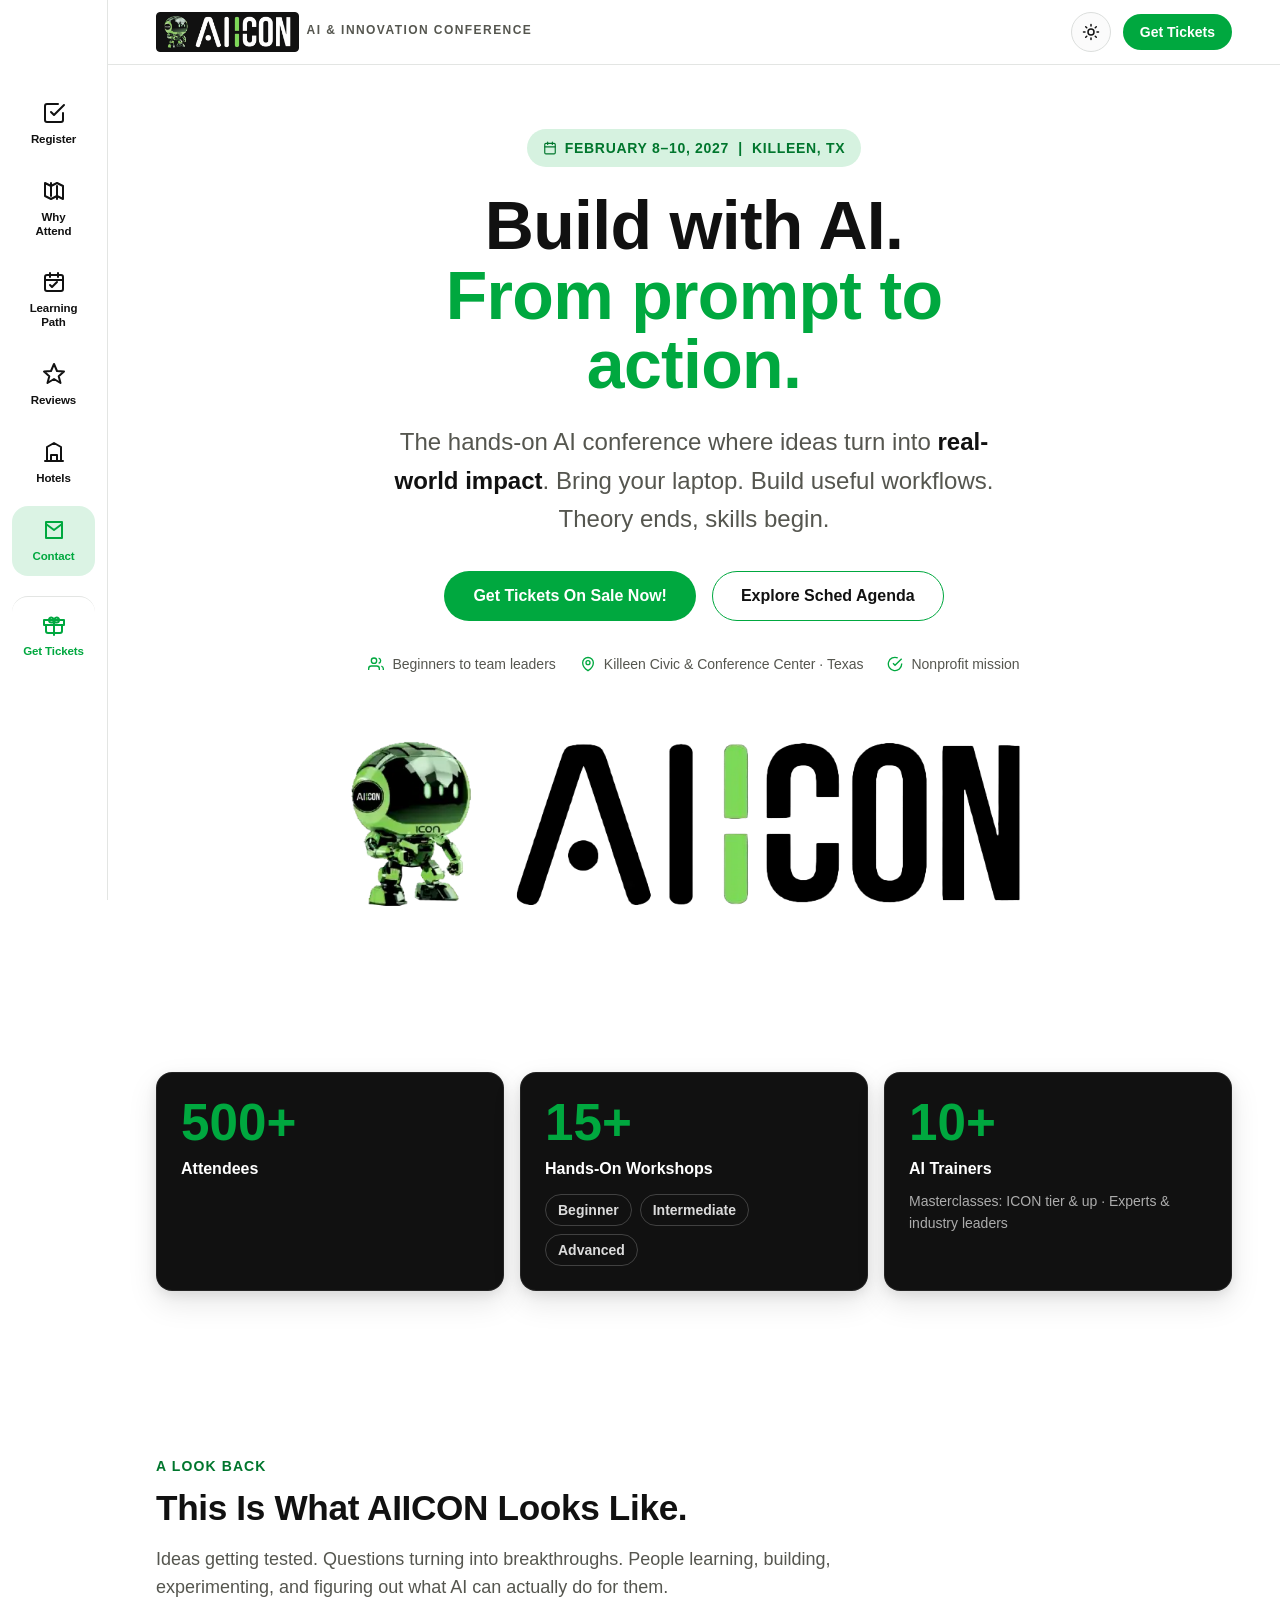
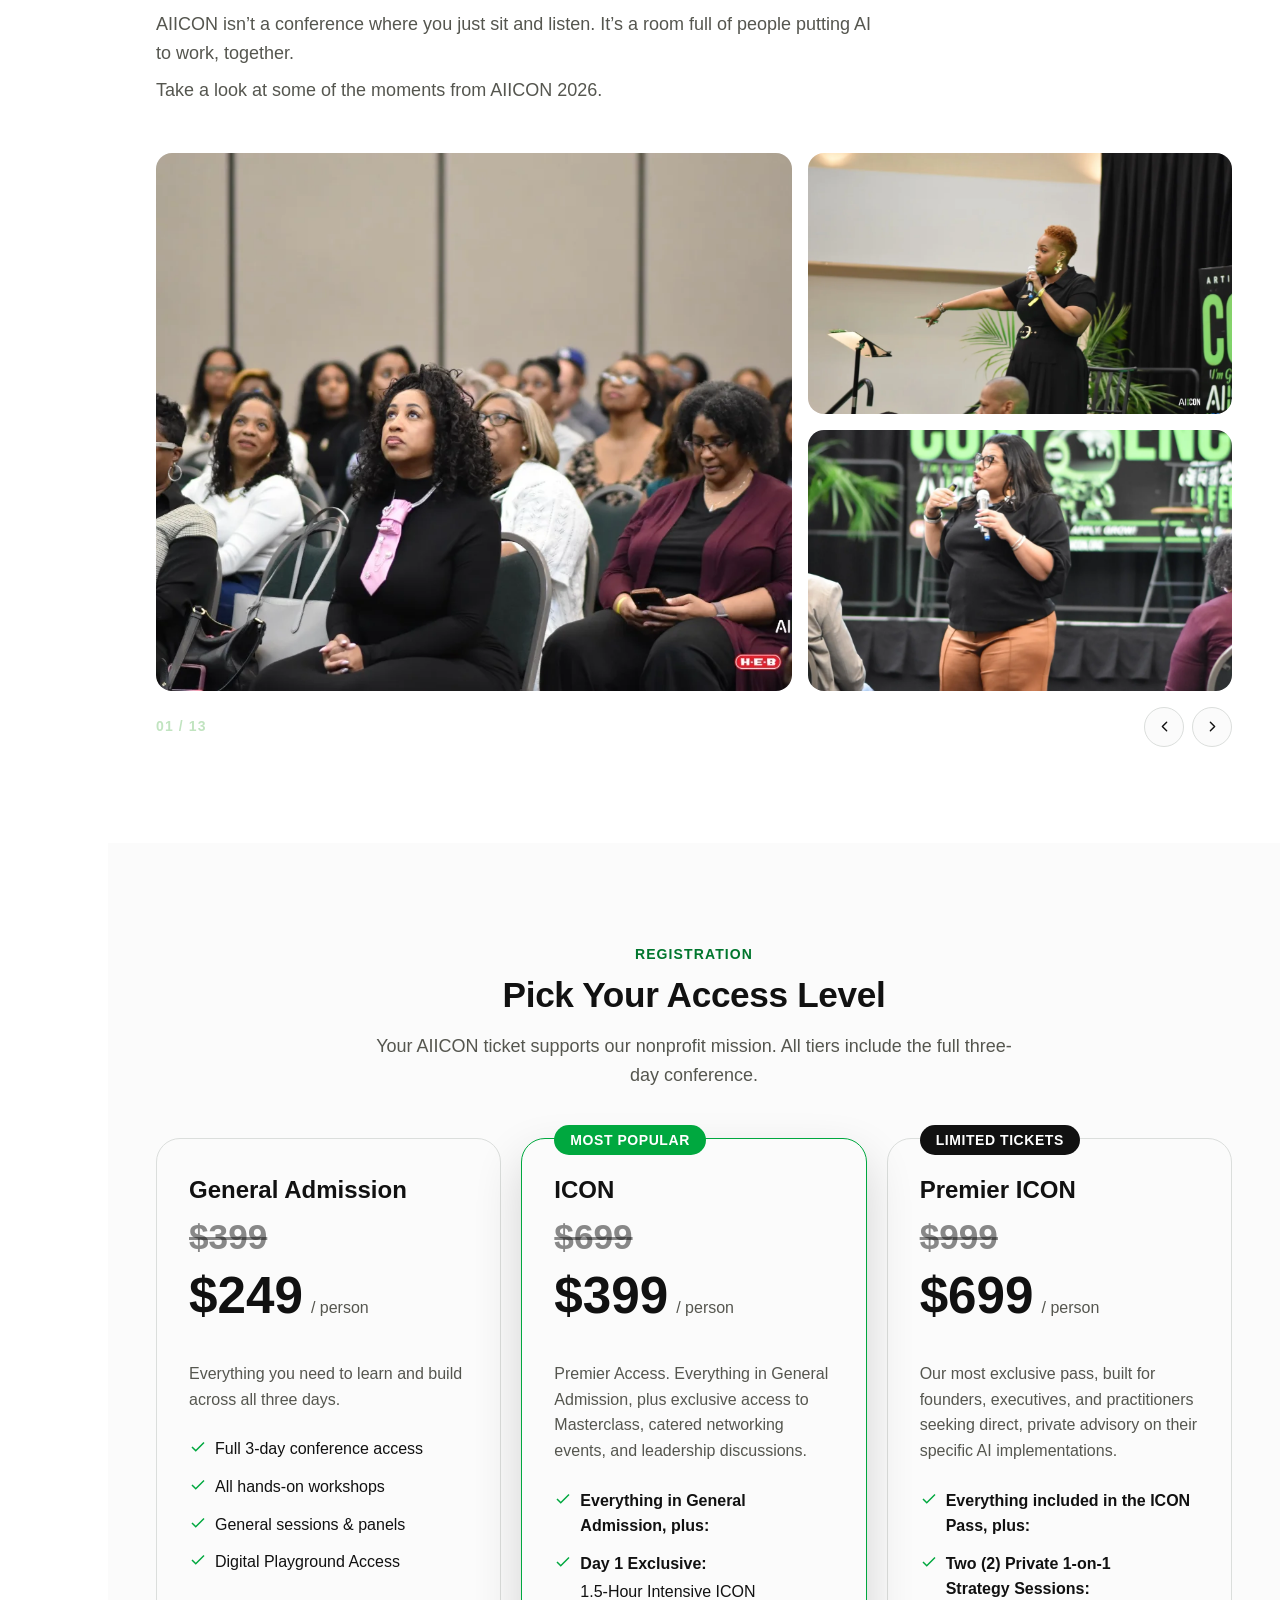
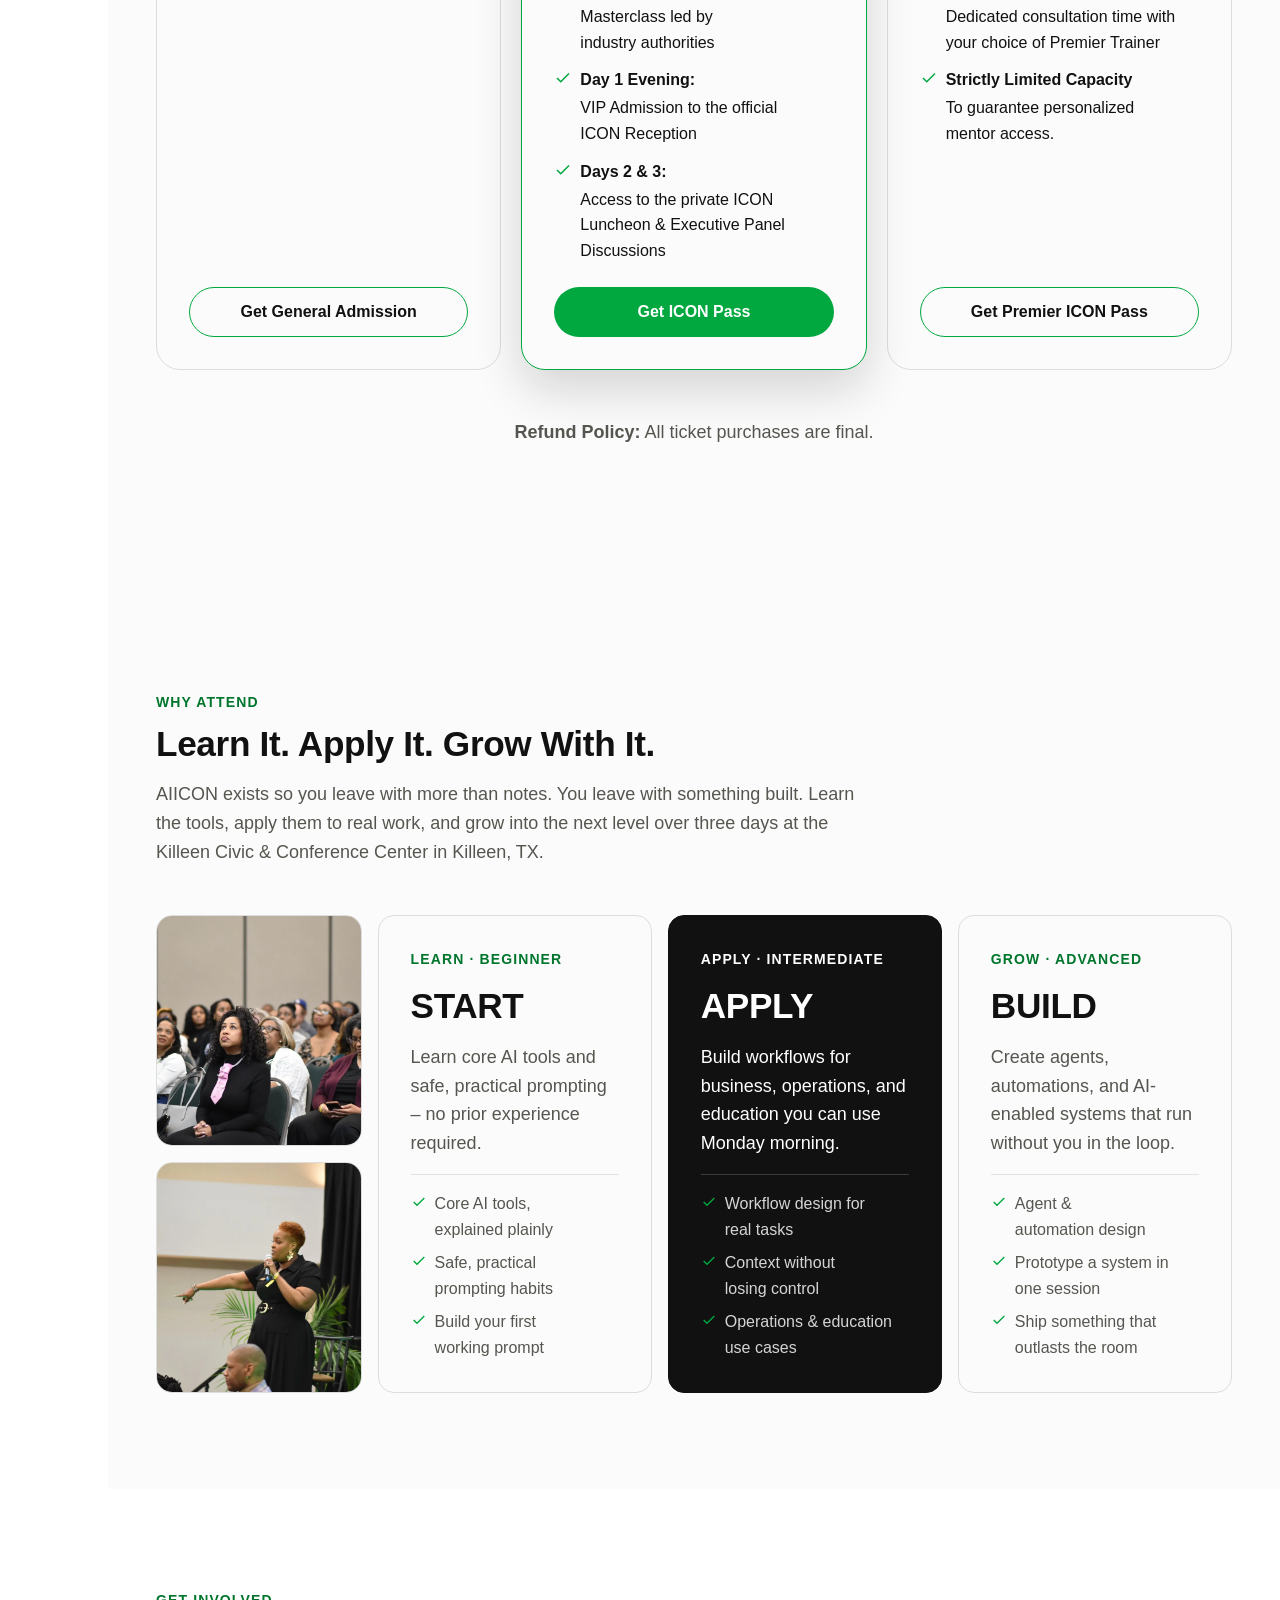
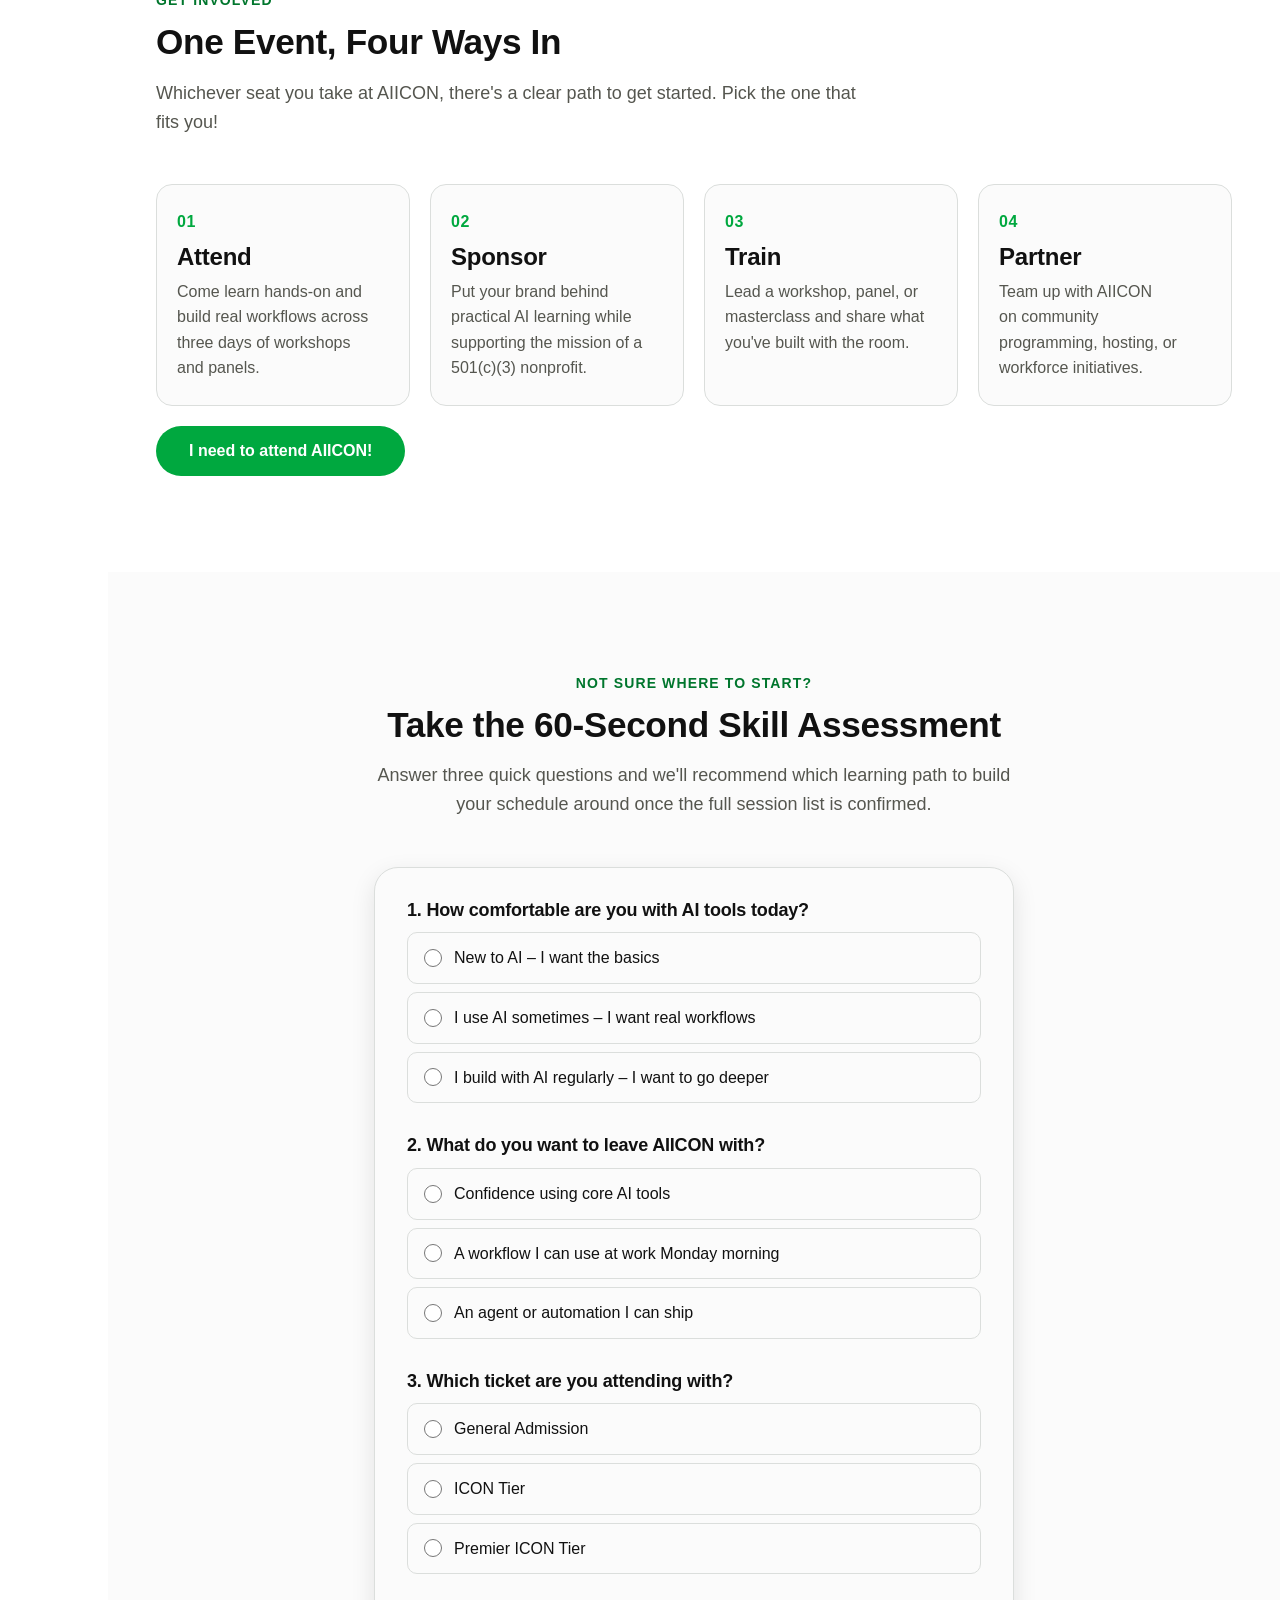
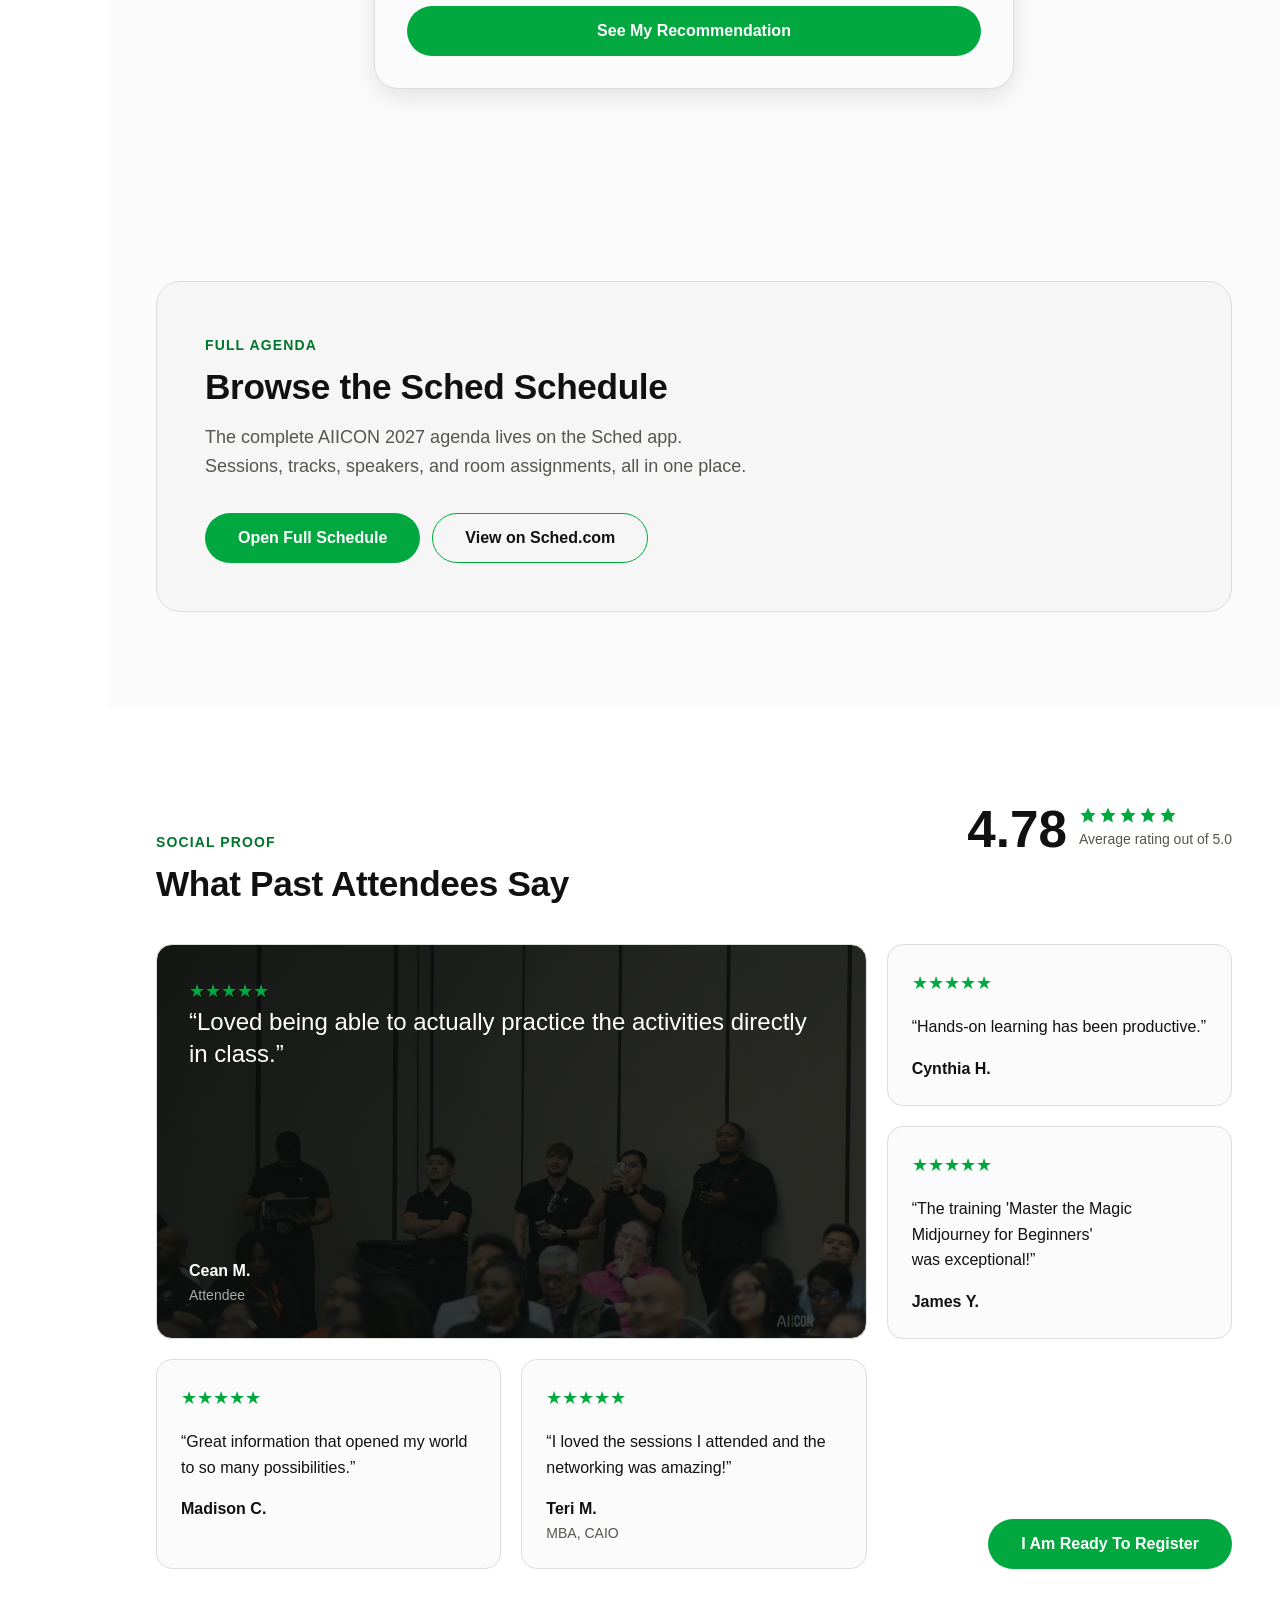
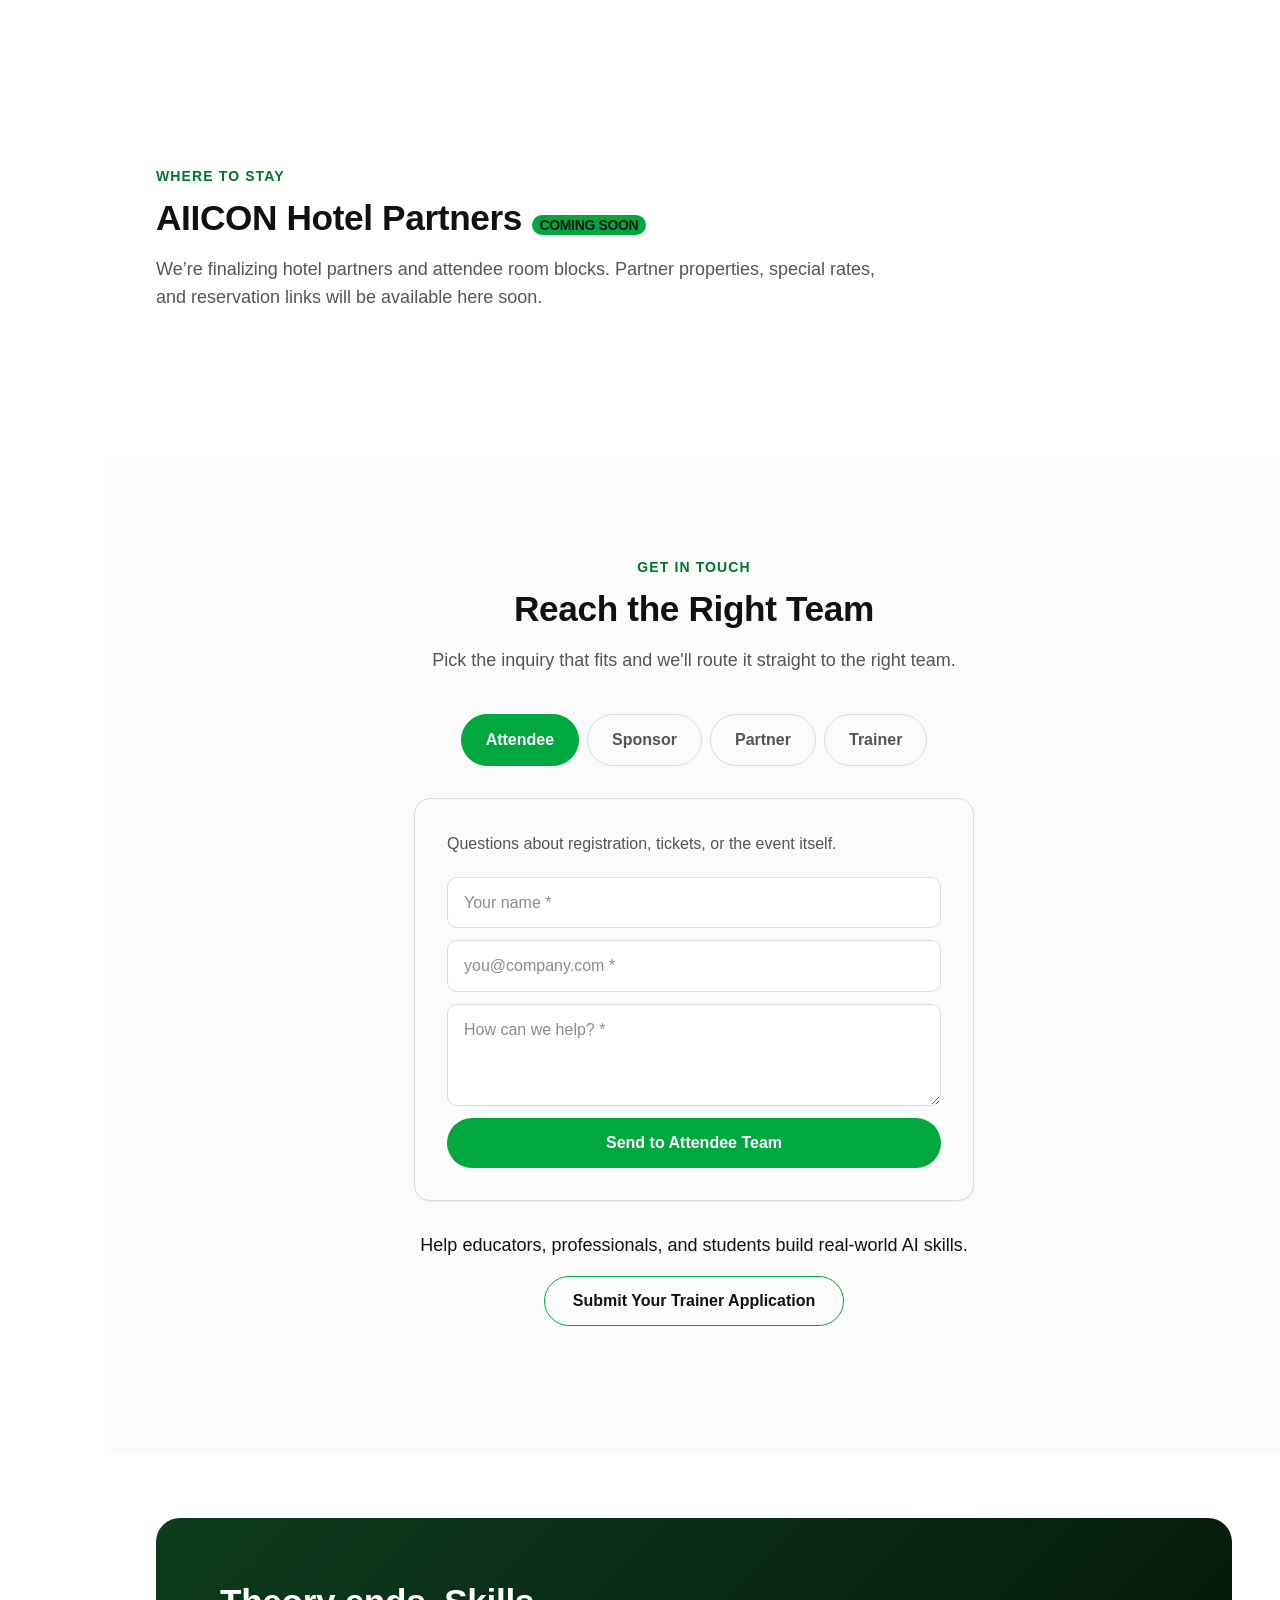
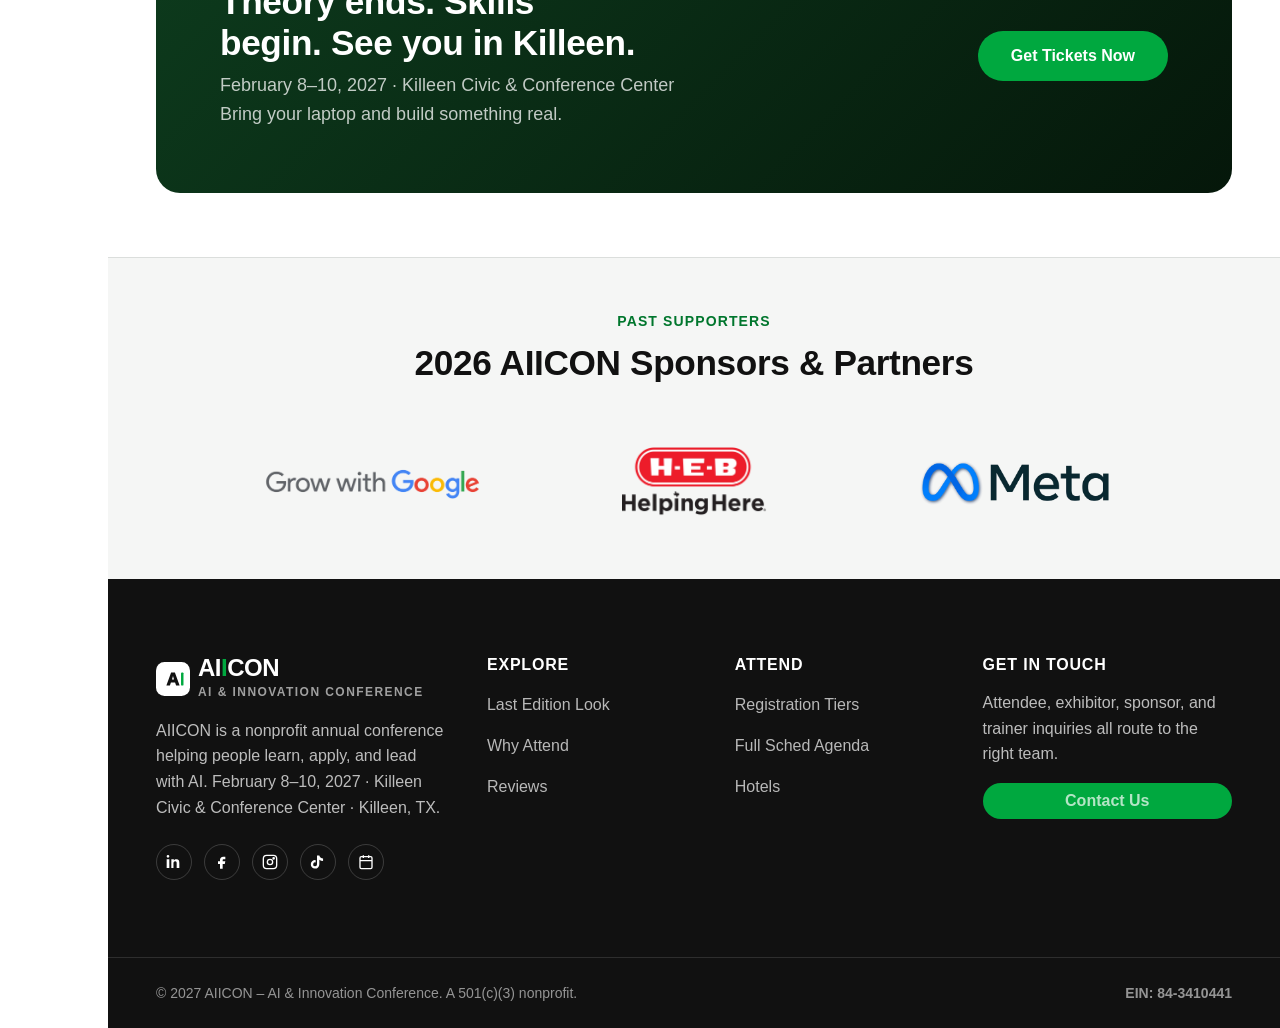
==== commit 5caf07bf: "updates from chat (see todo.md 11/3/26 + trainer application." ====
--- a/index.html
+++ b/index.html
@@ -403,15 +403,6 @@
               <span>Access to the private ICON Luncheon &amp; Executive Panel Discussions</span>
             </div>
           </li>
-          
-          <li>
-            <svg viewBox="0 0 24 24" fill="none" stroke="currentColor" stroke-width="2" aria-hidden="true">
-              <polyline points="20 6 9 17 4 12"/>
-            </svg>
-            <div class="tier-benefit">
-              <span>Priority seating at all keynote and featured presentations</span>
-            </div>
-          </li>
         </ul>
         <a href="https://aiicon2027.sched.com/" target="_blank" rel="noopener noreferrer" class="btn btn-primary" style="width:100%;">Get ICON Pass</a>
       </div>
@@ -454,7 +445,7 @@
            </div>
          </li>
         </ul>
-        <a href="https://aiicon2027.sched.com/" target="_blank" rel="noopener noreferrer" class="btn btn-outline" style="width:100%;">Get Premier ICON Tier</a>
+        <a href="https://aiicon2027.sched.com/" target="_blank" rel="noopener noreferrer" class="btn btn-outline" style="width:100%;">Get Premier ICON Pass</a>
       </div>
     </div>
     <div style="text-align:center; max-width:640px; margin-inline:auto; margin-top:var(--space-12); margin-bottom:var(--space-12);">
@@ -885,6 +876,11 @@
         <button type="submit" class="btn btn-primary" style="width:100%;">Send to Trainer Team</button>
       </form>
       
+      <div class="hero-ctas hero-ctas--center" style="margin-top: 30px;">
+        <p>Help educators, professionals, and students build real-world AI skills.</p>
+        <a href="https://forms.gle/Twdk3Hv44gdviaCD8" target="_blank" rel="noopener noreferrer" class="btn btn-outline">Submit Your Trainer Application</a>
+      </div>
+      
     </div>
   </div>
 </section>
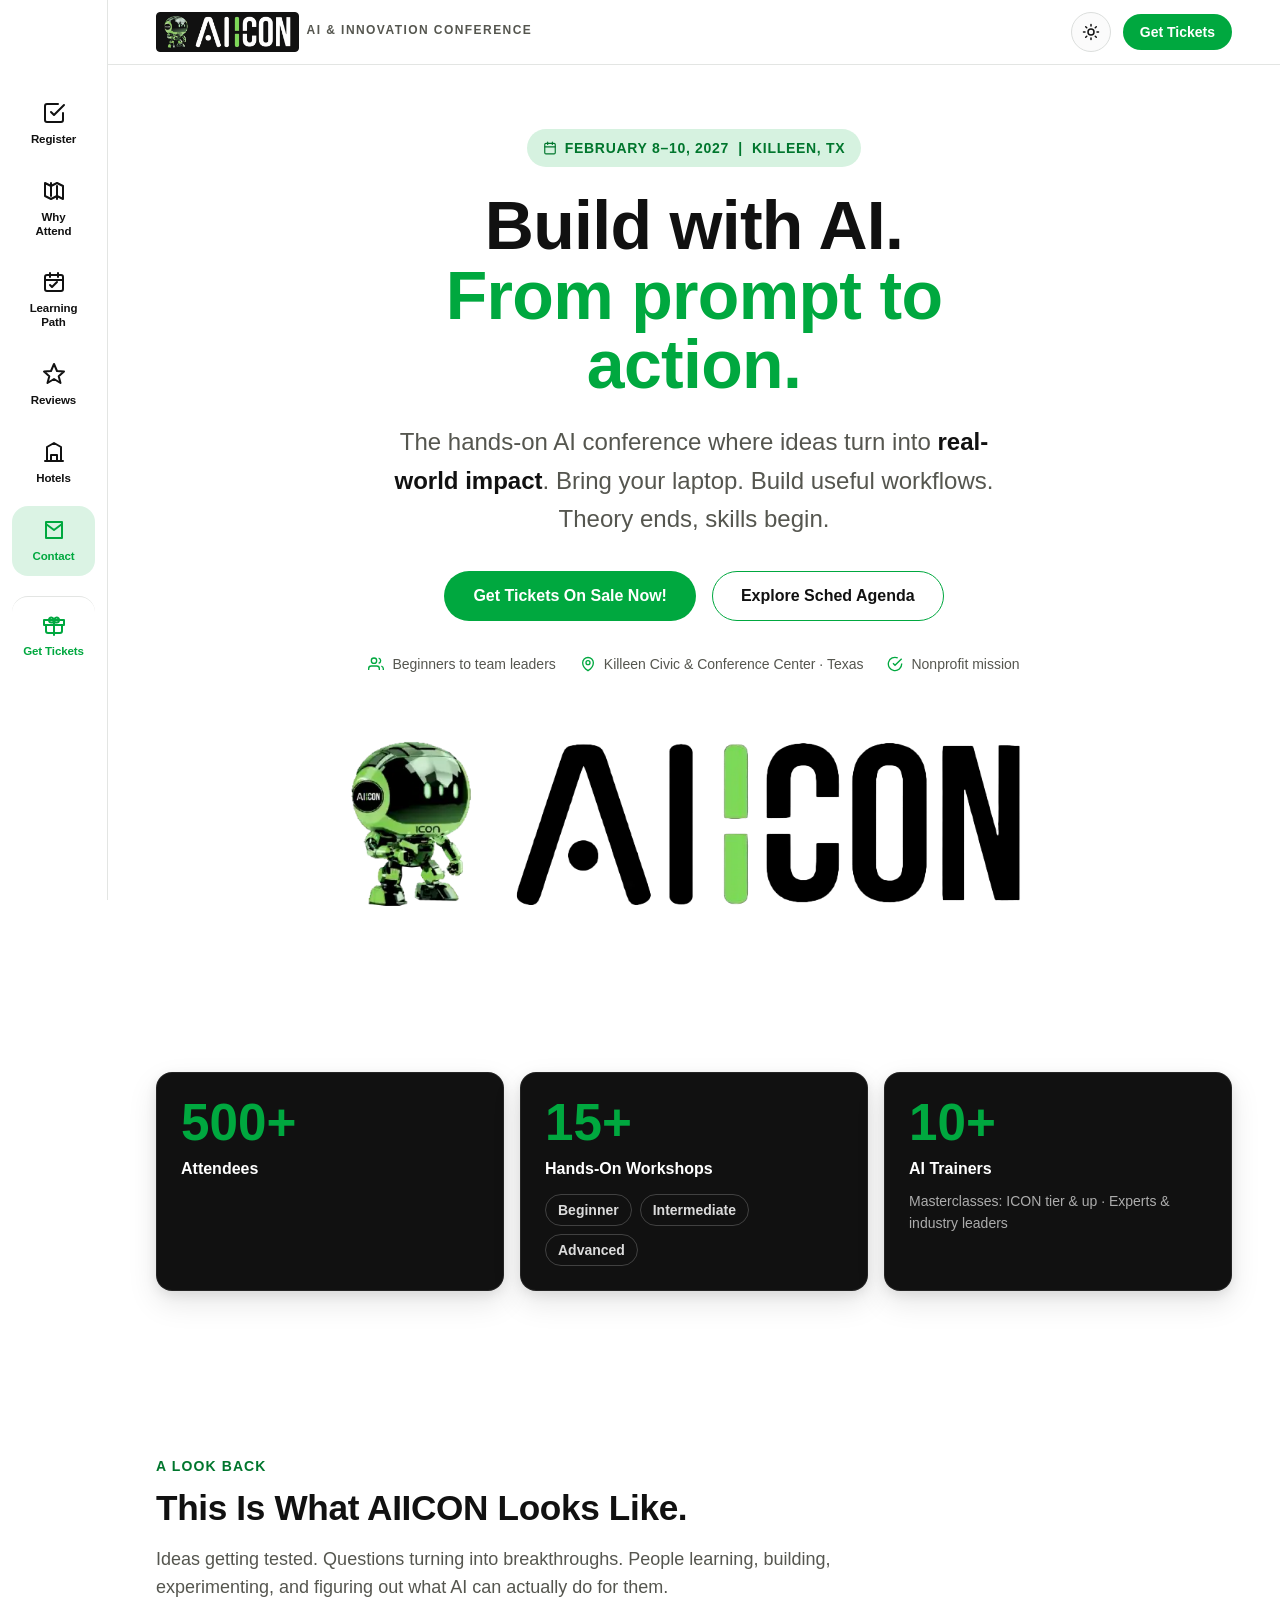
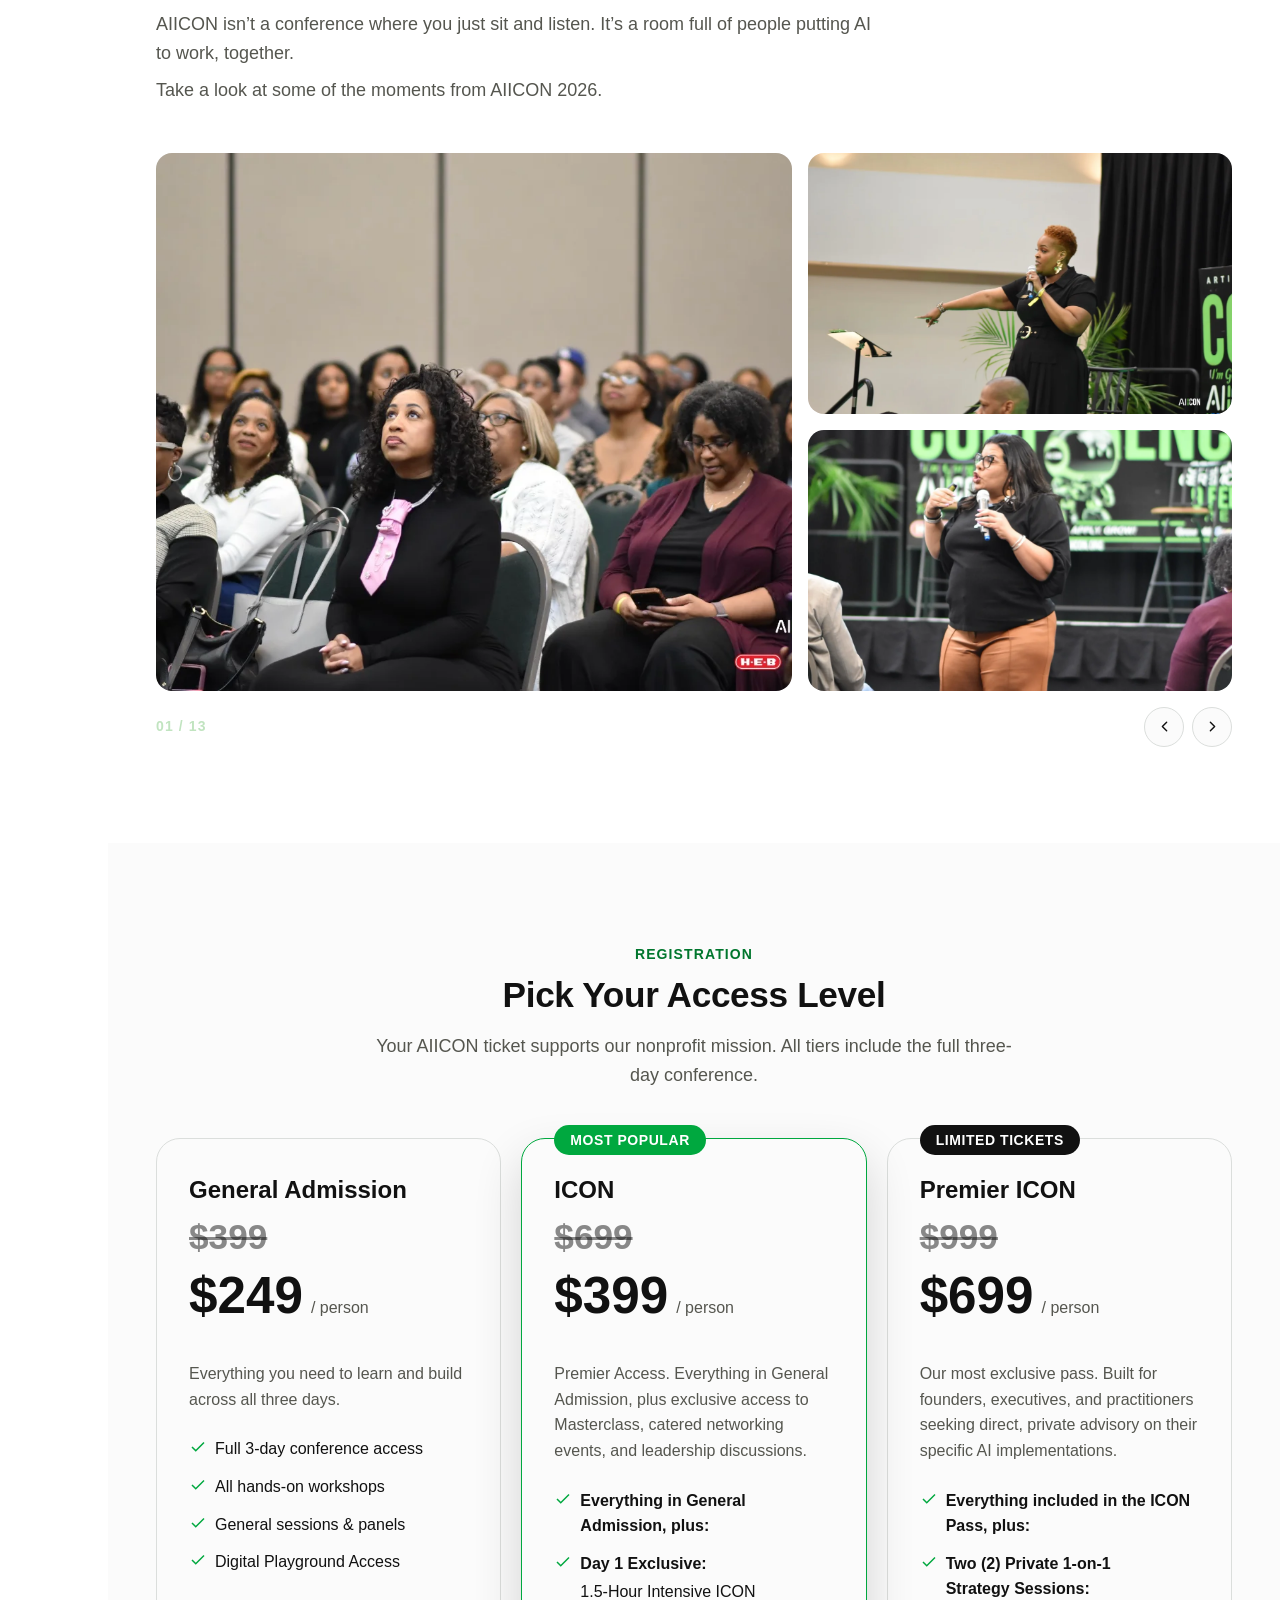
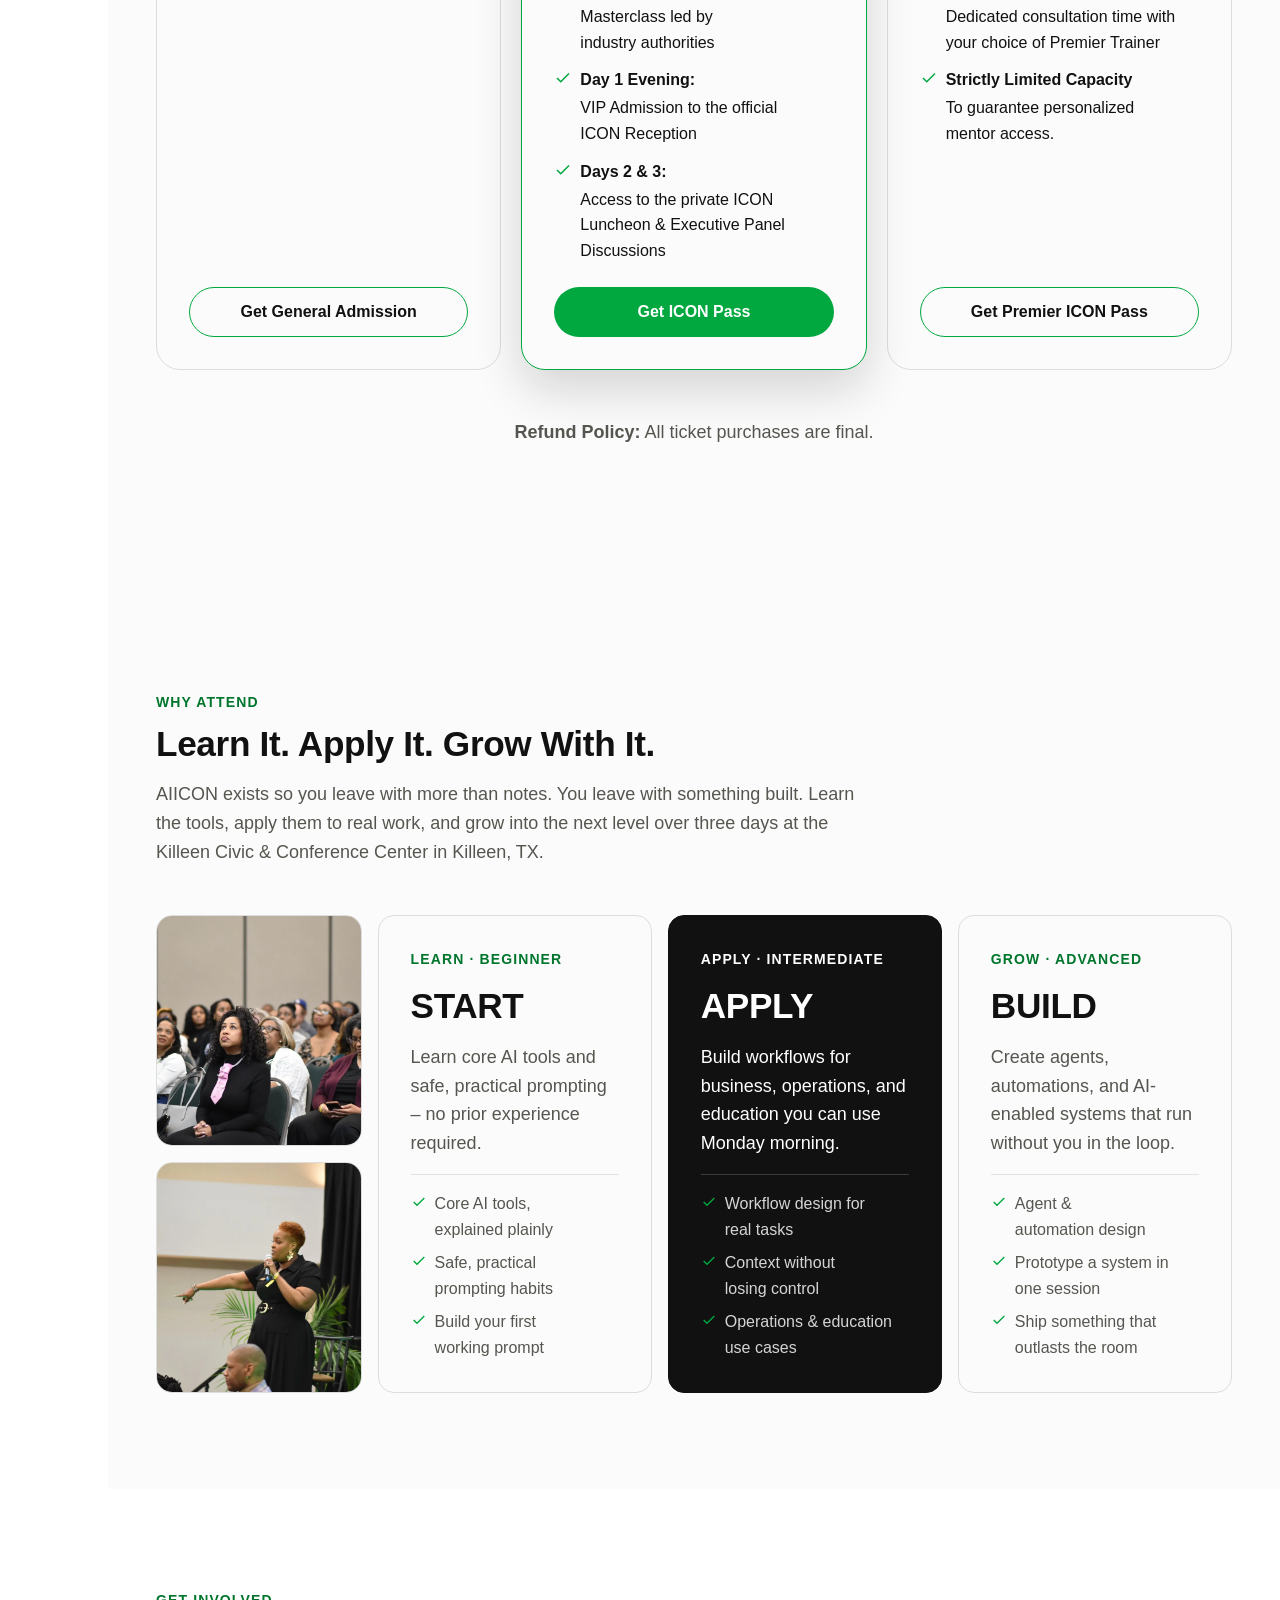
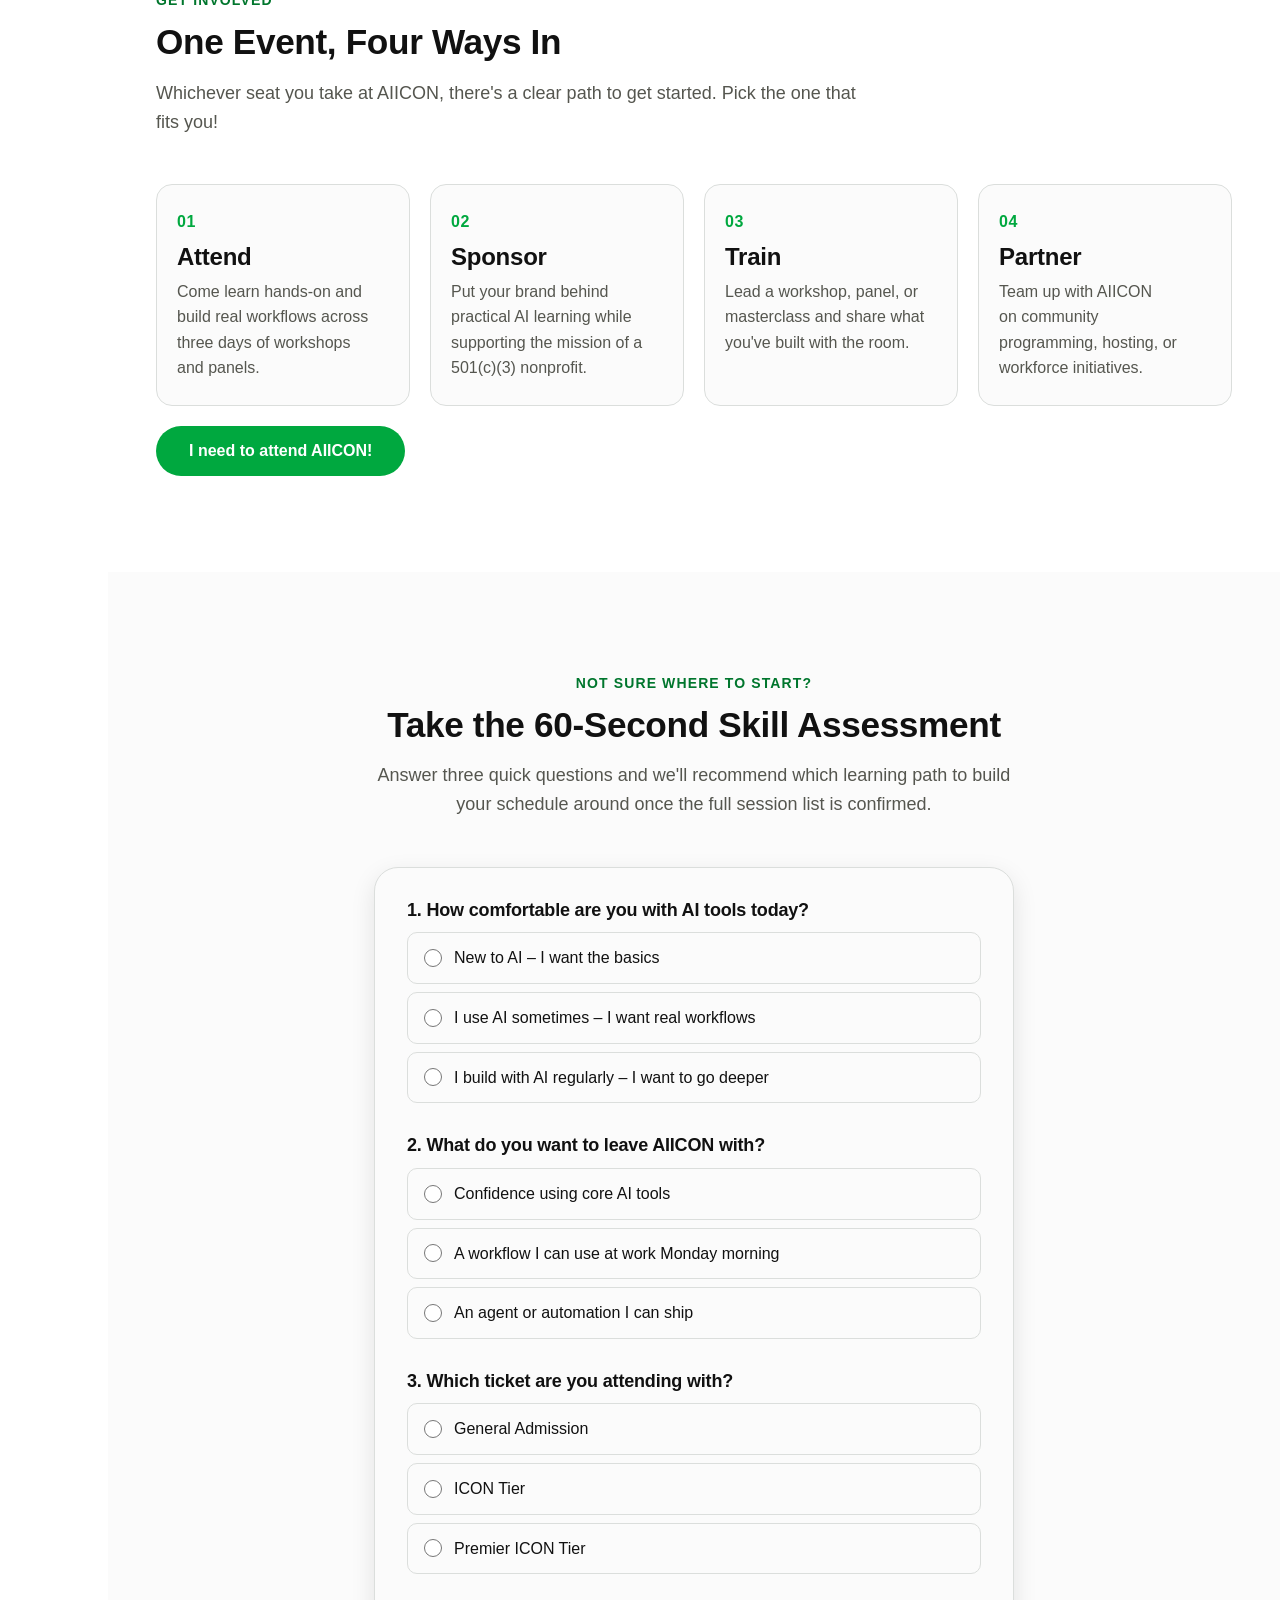
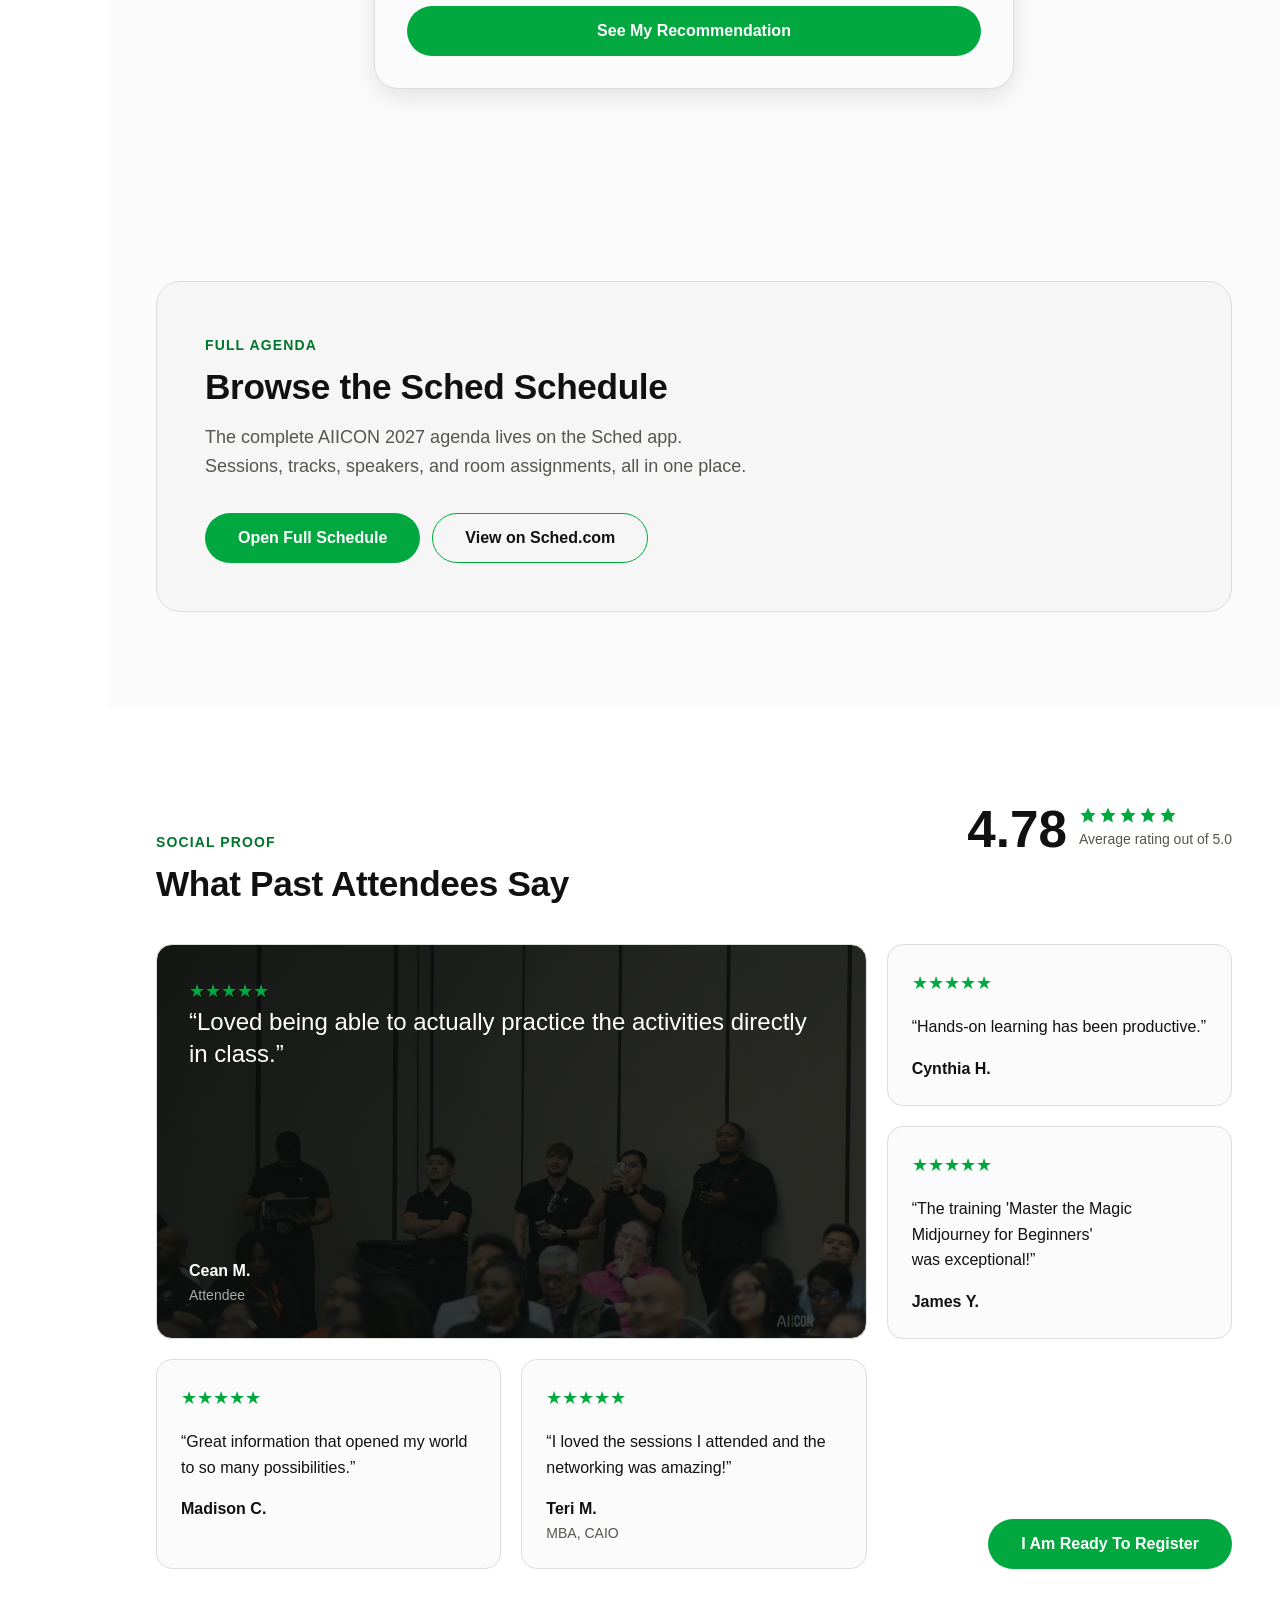
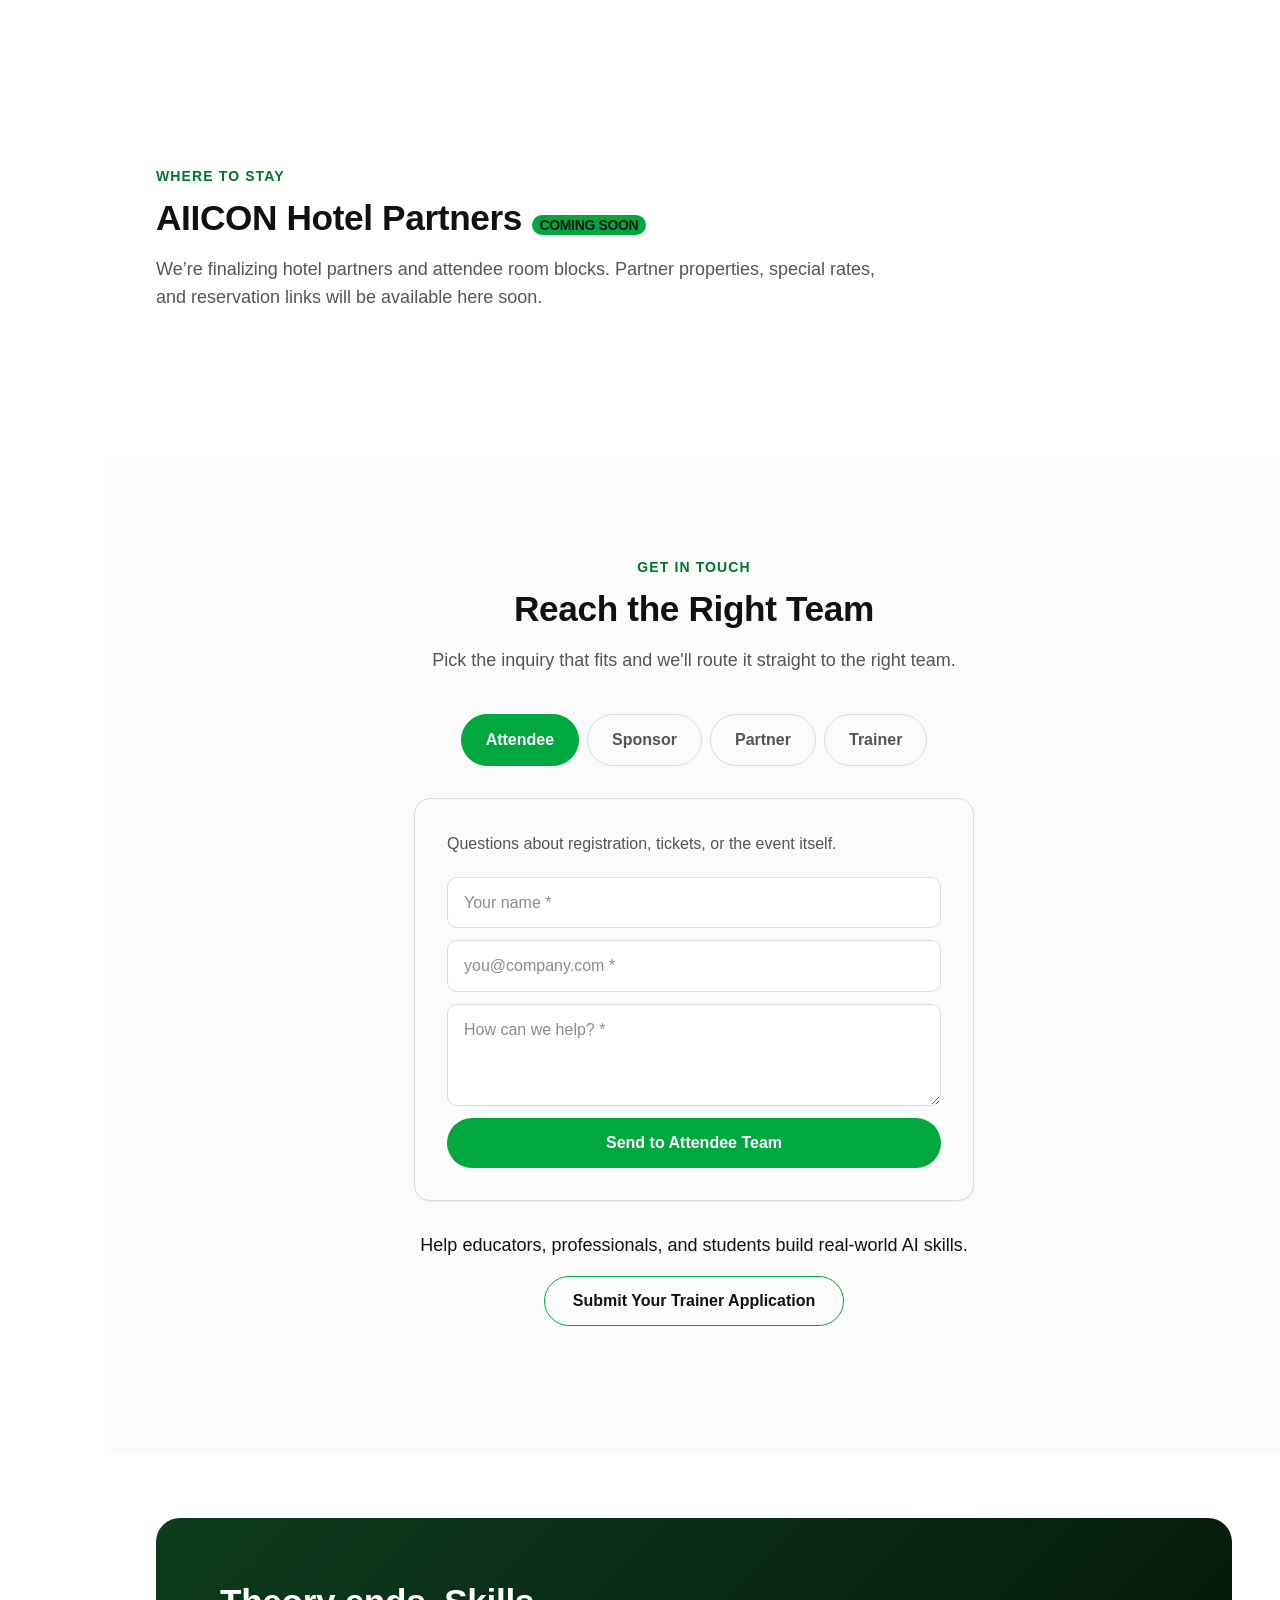
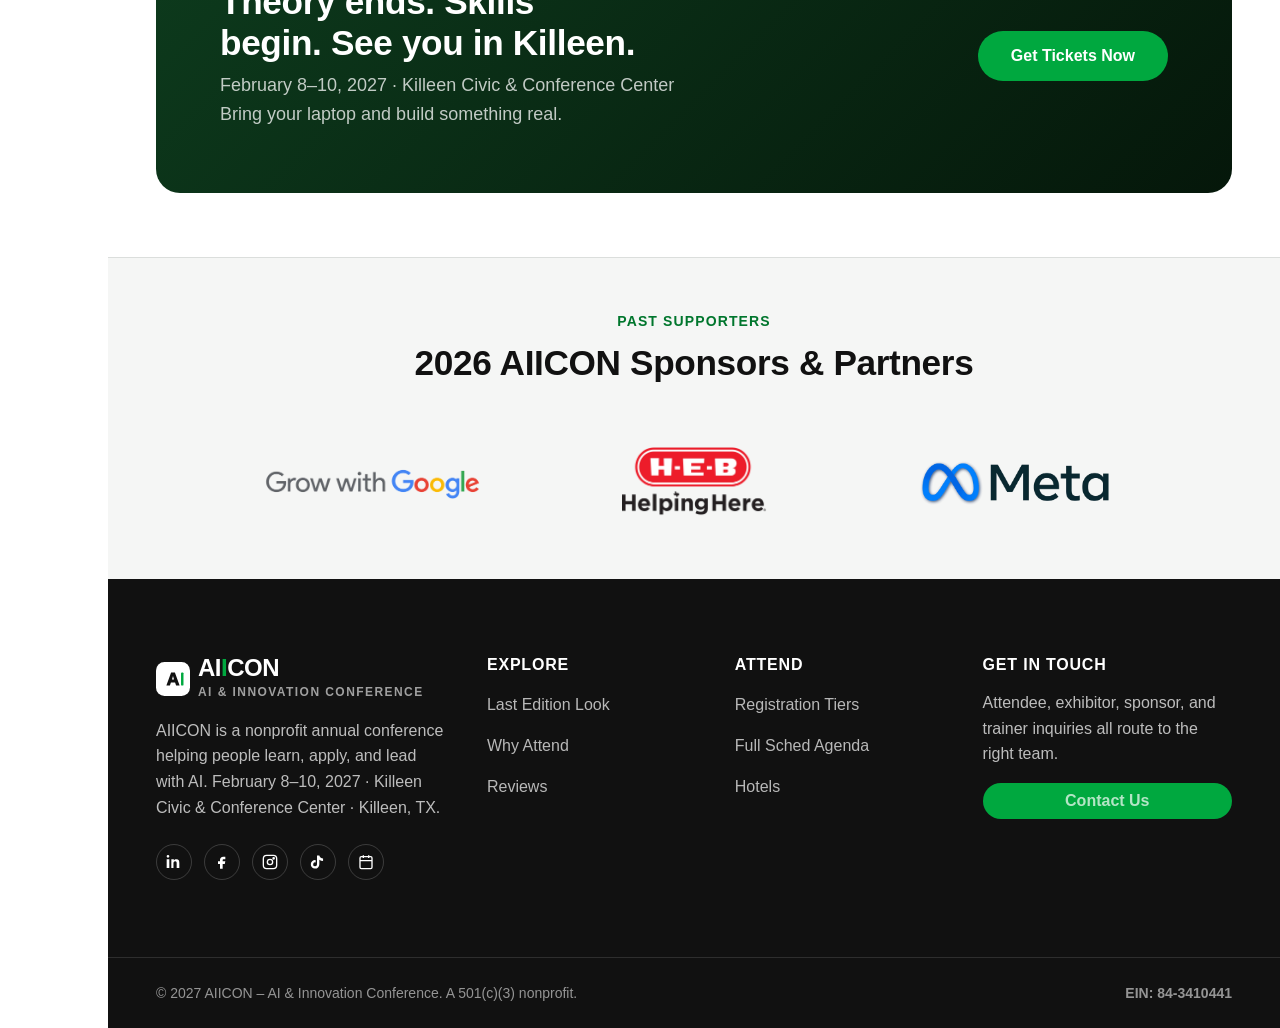
==== commit 8031b315: "one minor tweak" ====
--- a/index.html
+++ b/index.html
@@ -414,7 +414,7 @@
           <div class="tier-price"><span class="amount strike-amt">$999</span></div>
           <div class="tier-price"><span class="amount">$699</span><span class="period">/ person</span></div>
         </div>
-        <p class="tier-desc">Our most exclusive pass, built for founders, executives, and practitioners seeking direct, private advisory on their specific AI implementations.</p>
+        <p class="tier-desc">Our most exclusive pass. Built for founders, executives, and practitioners seeking direct, private advisory on their specific AI implementations.</p>
         <ul class="tier-features" role="list">
          <li>
            <svg viewBox="0 0 24 24" fill="none" stroke="currentColor" stroke-width="2" aria-hidden="true">
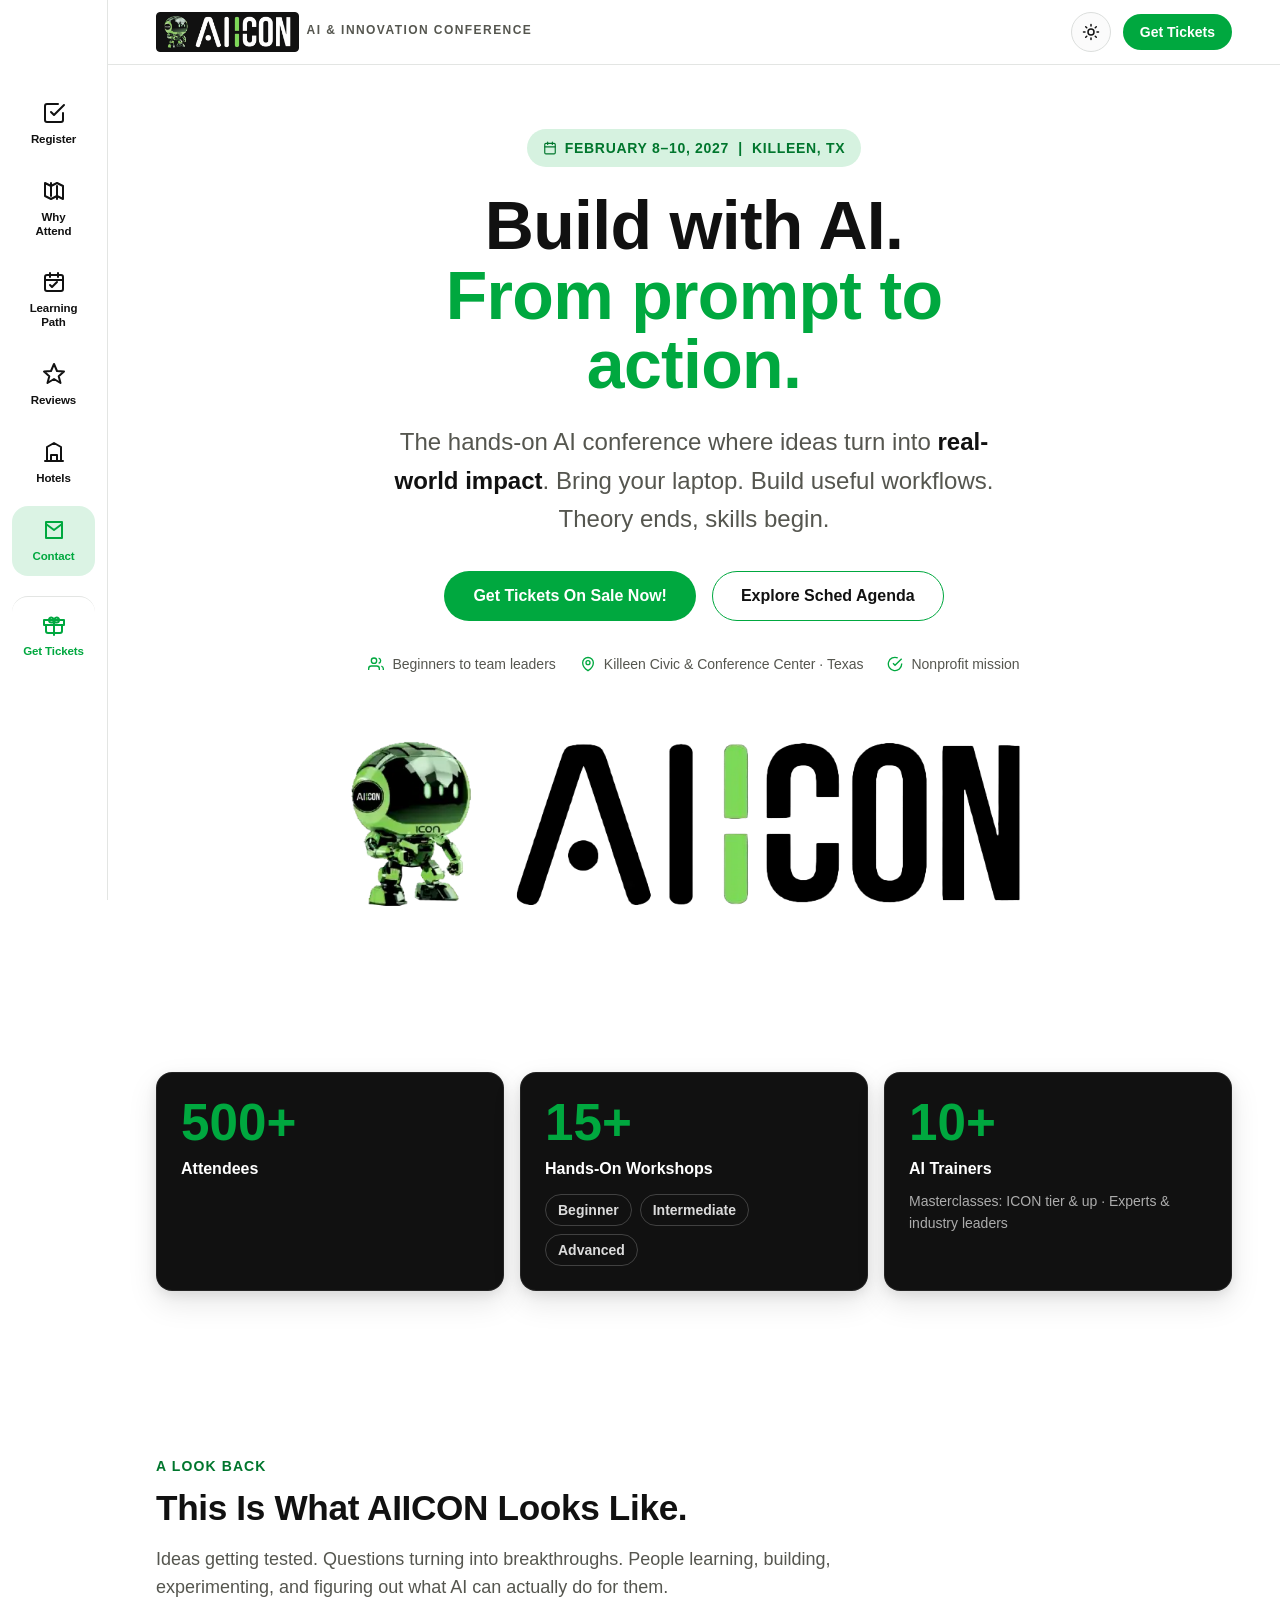
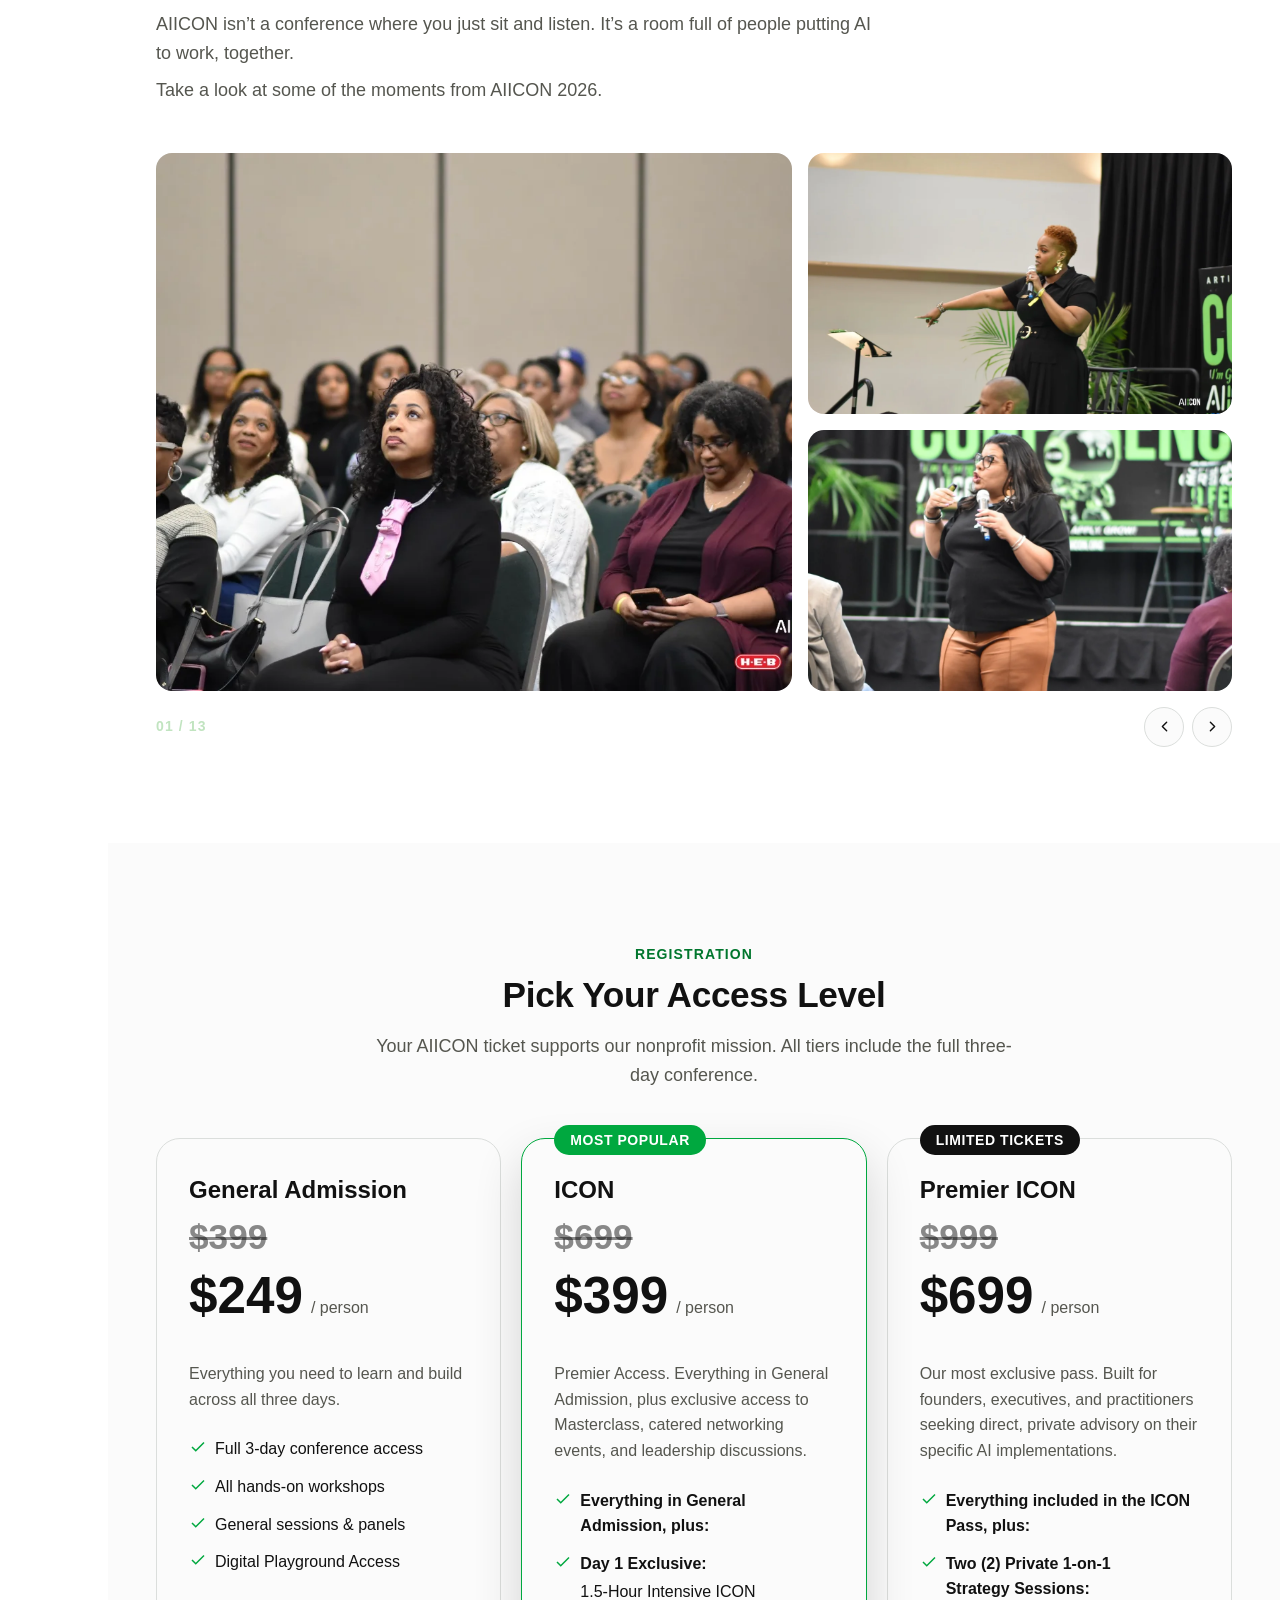
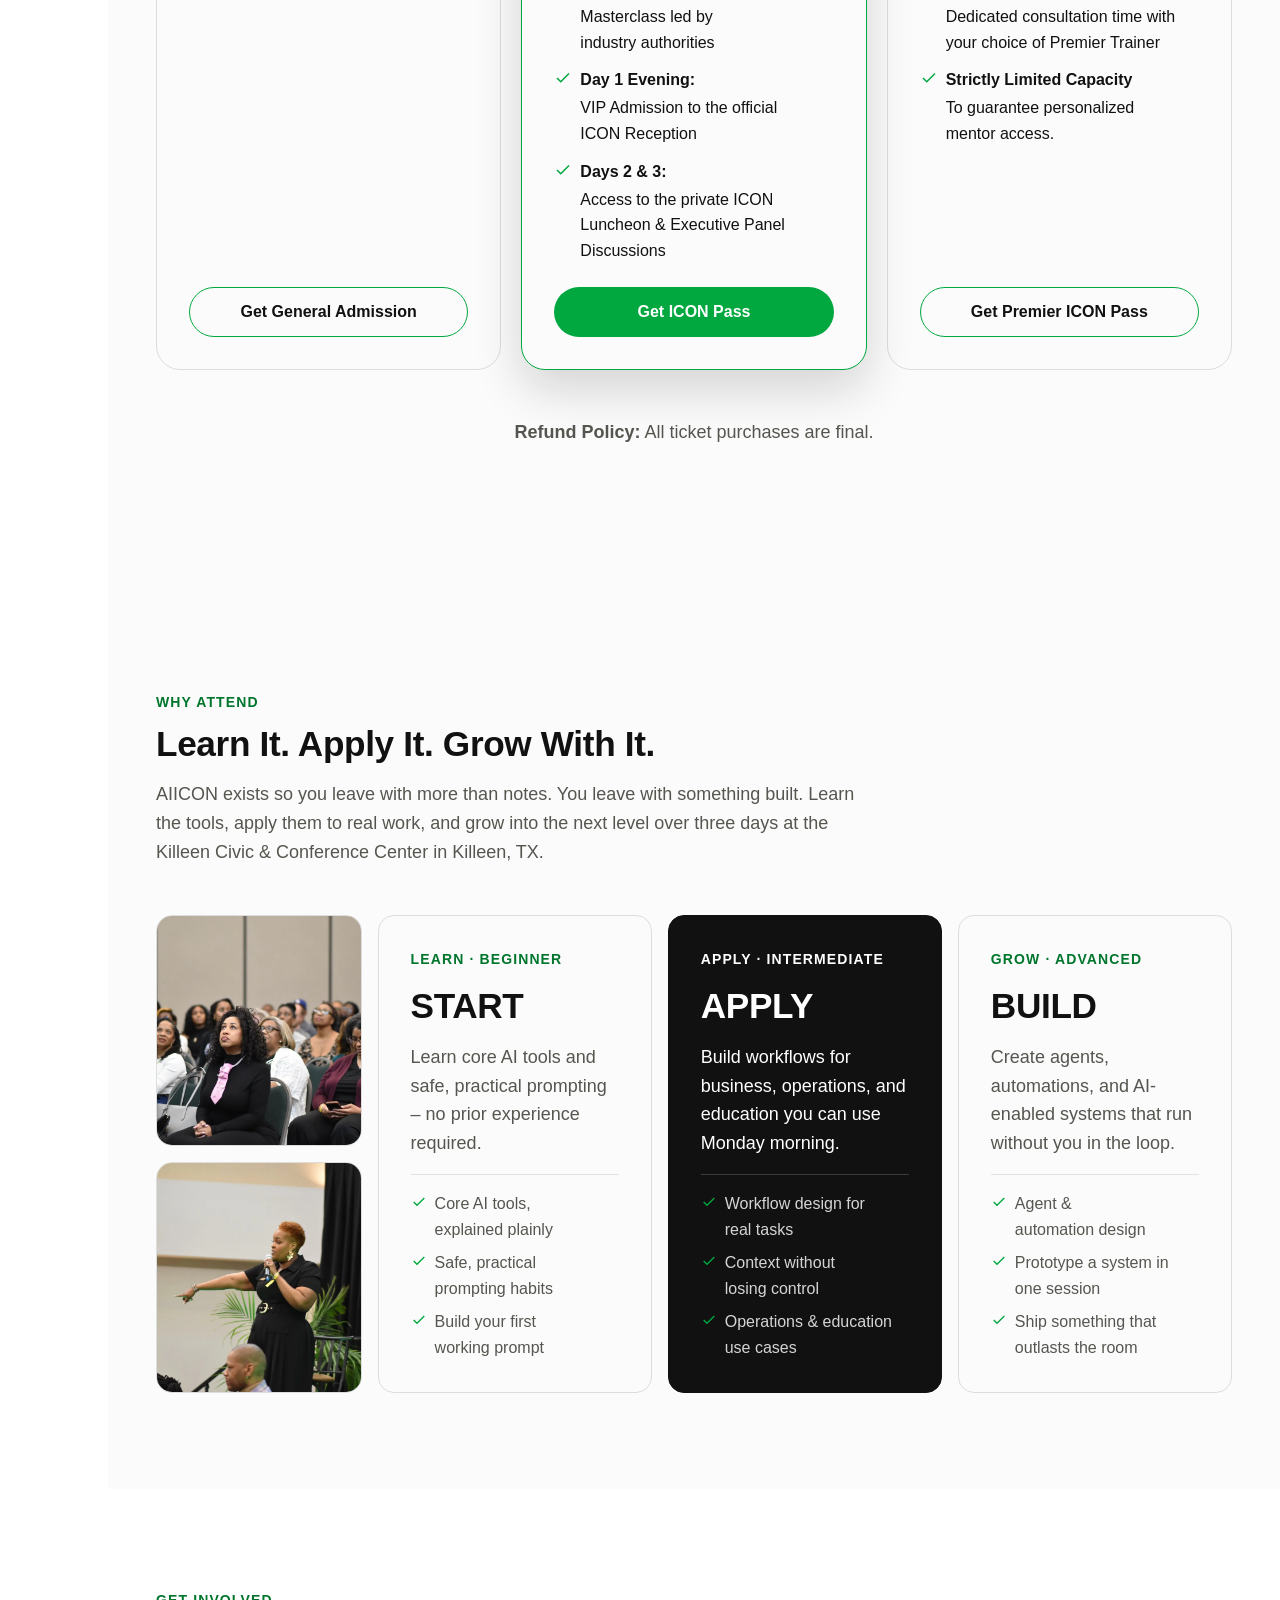
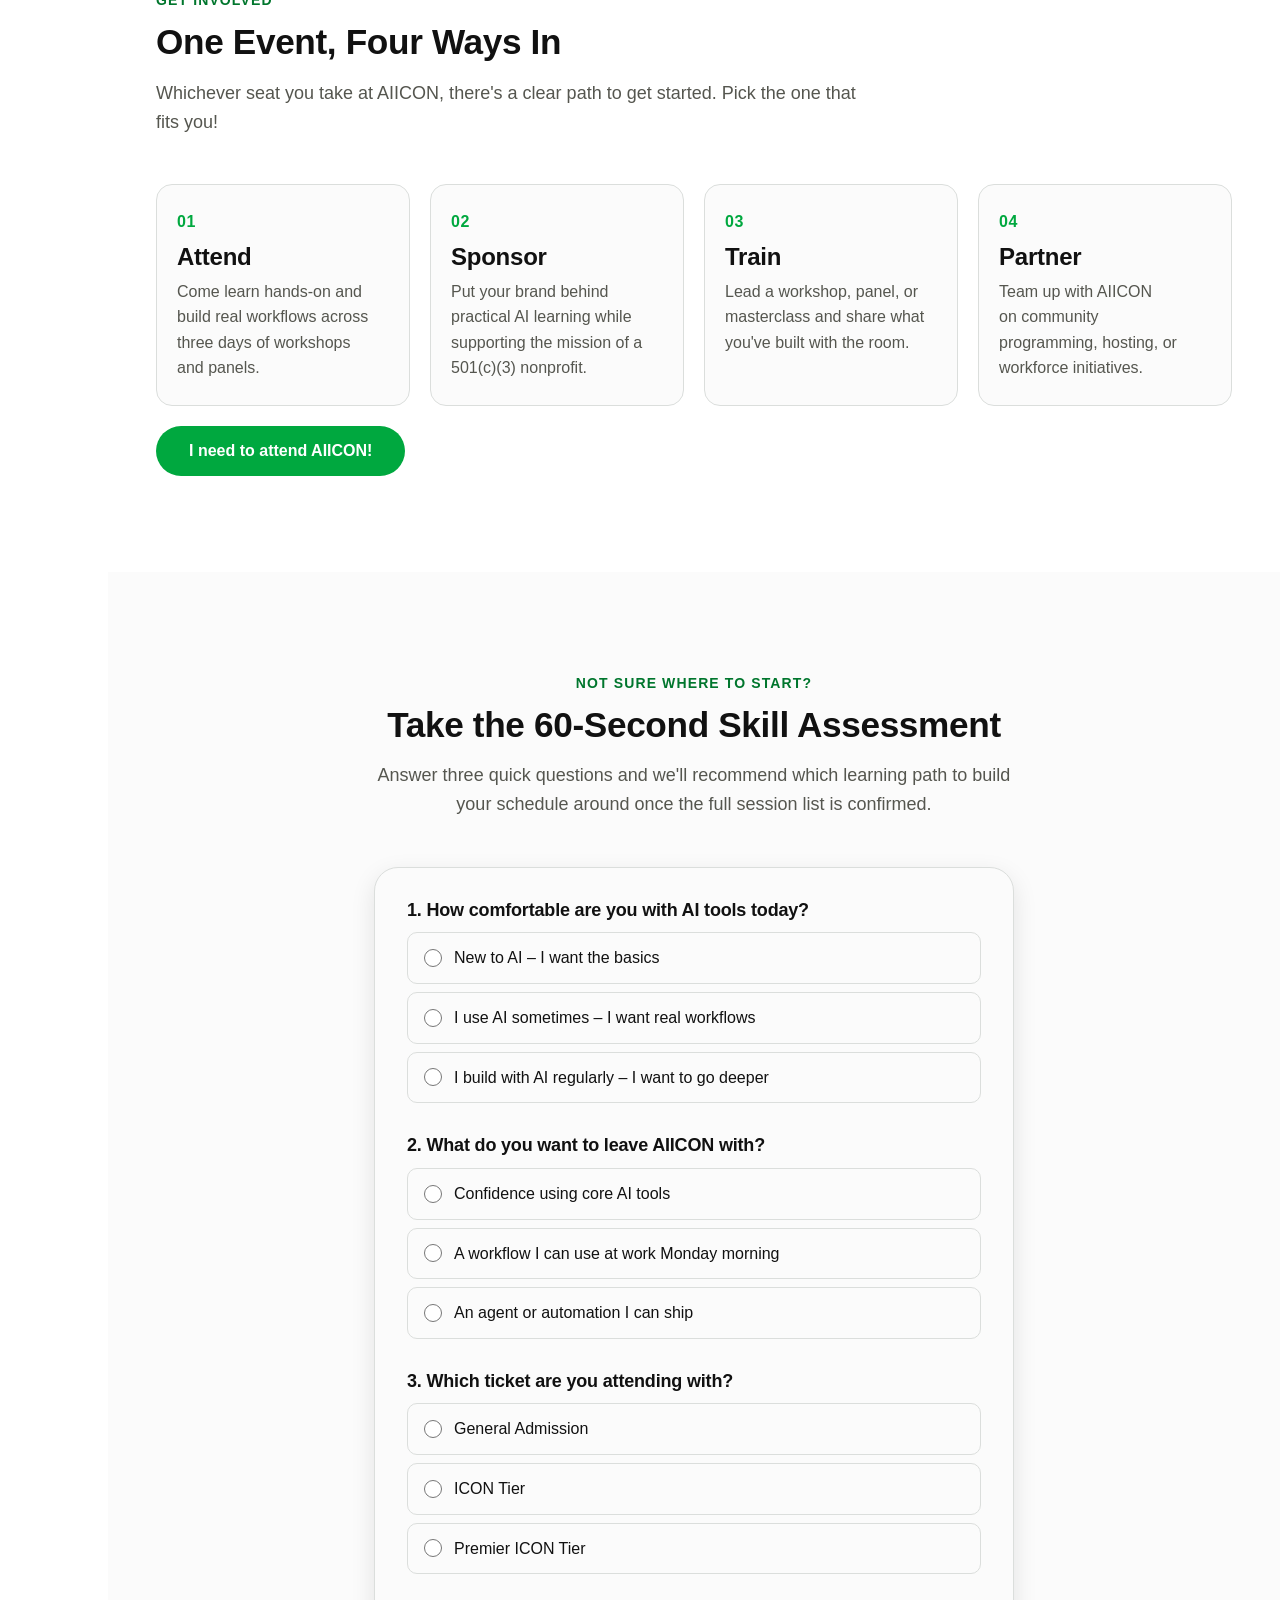
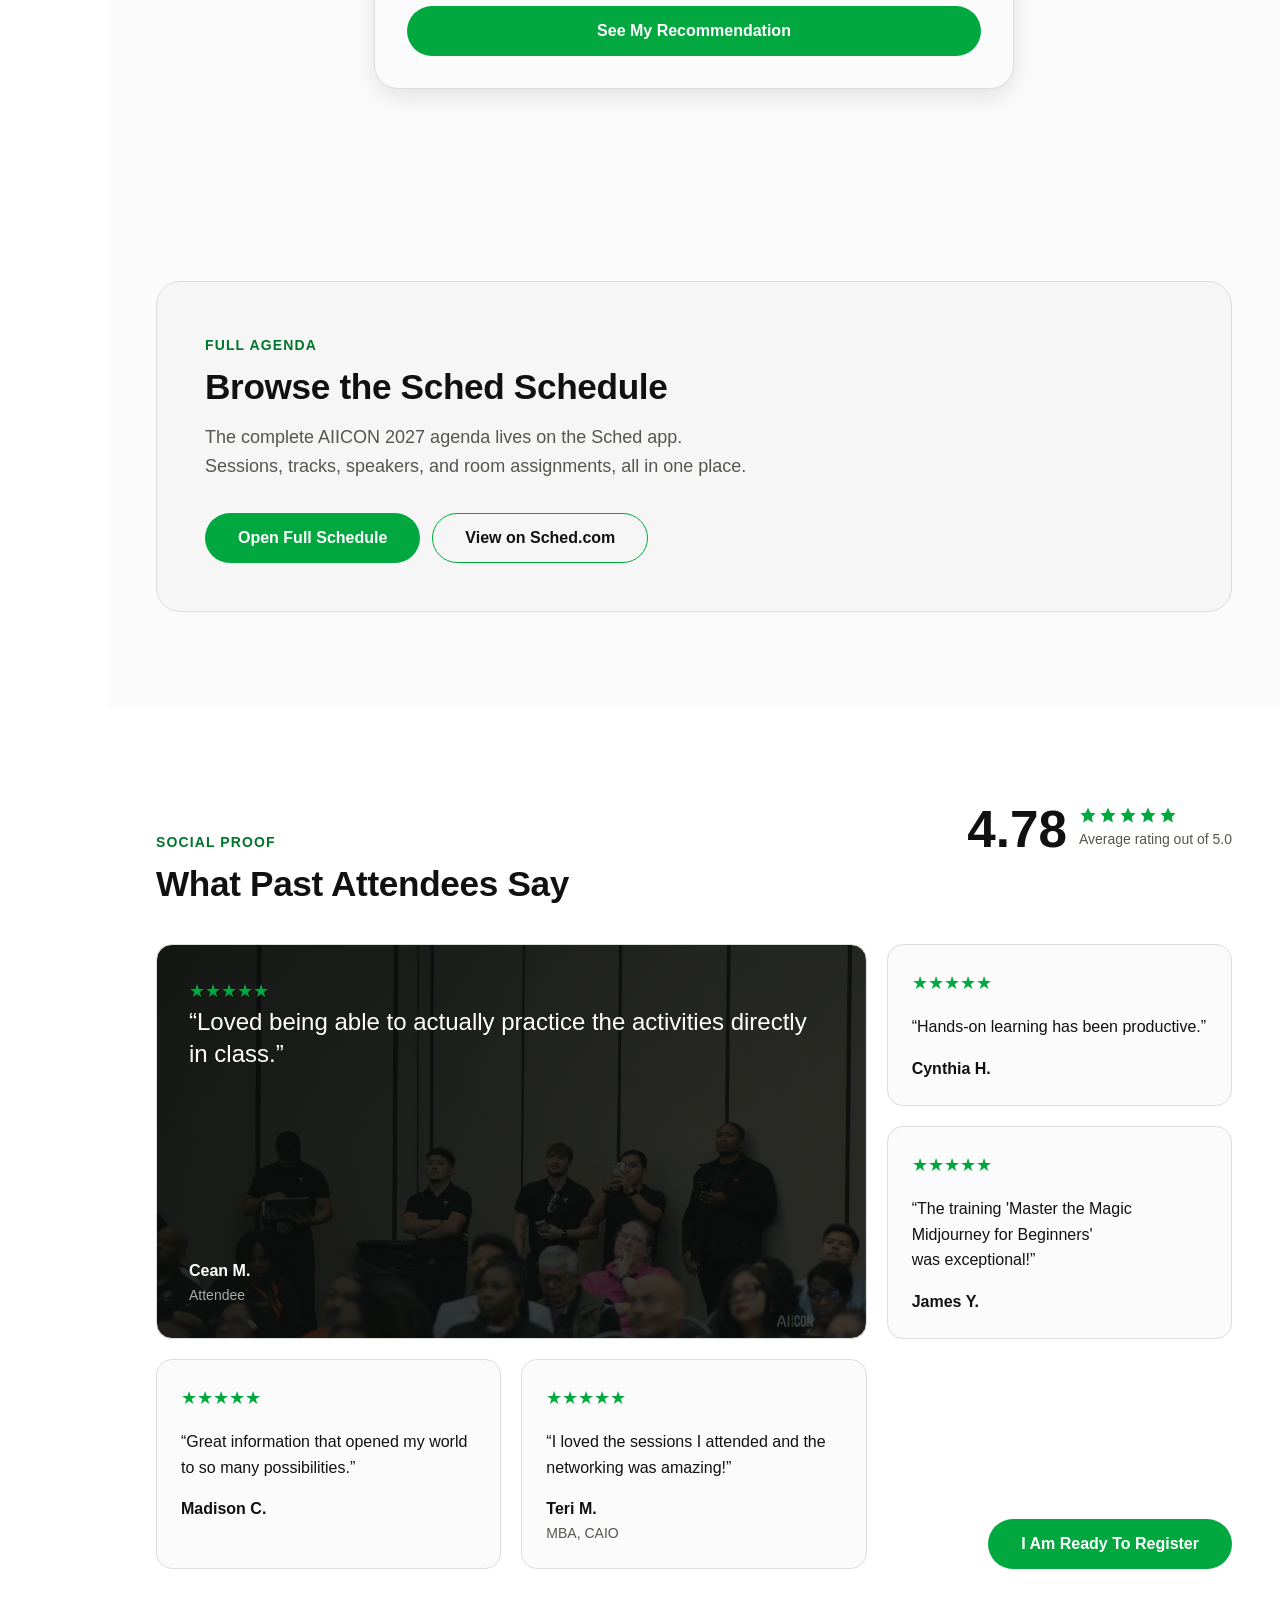
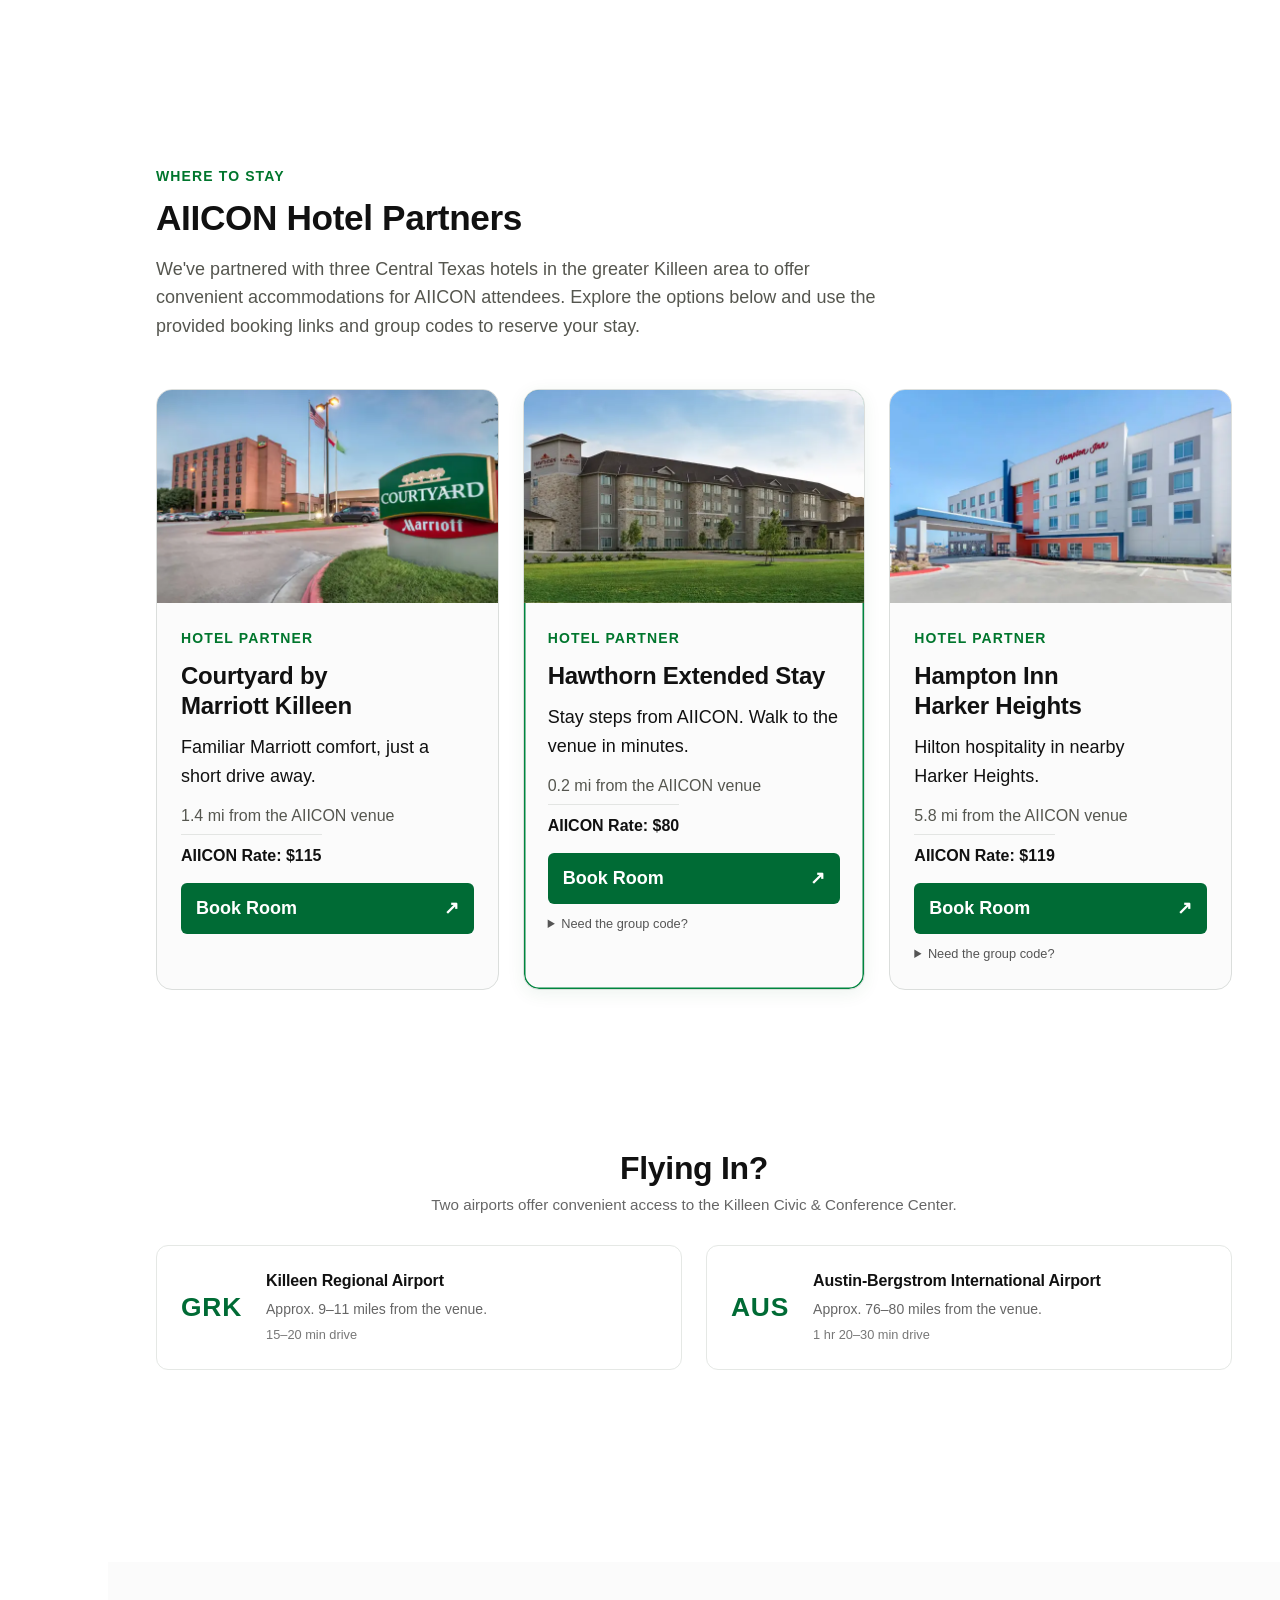
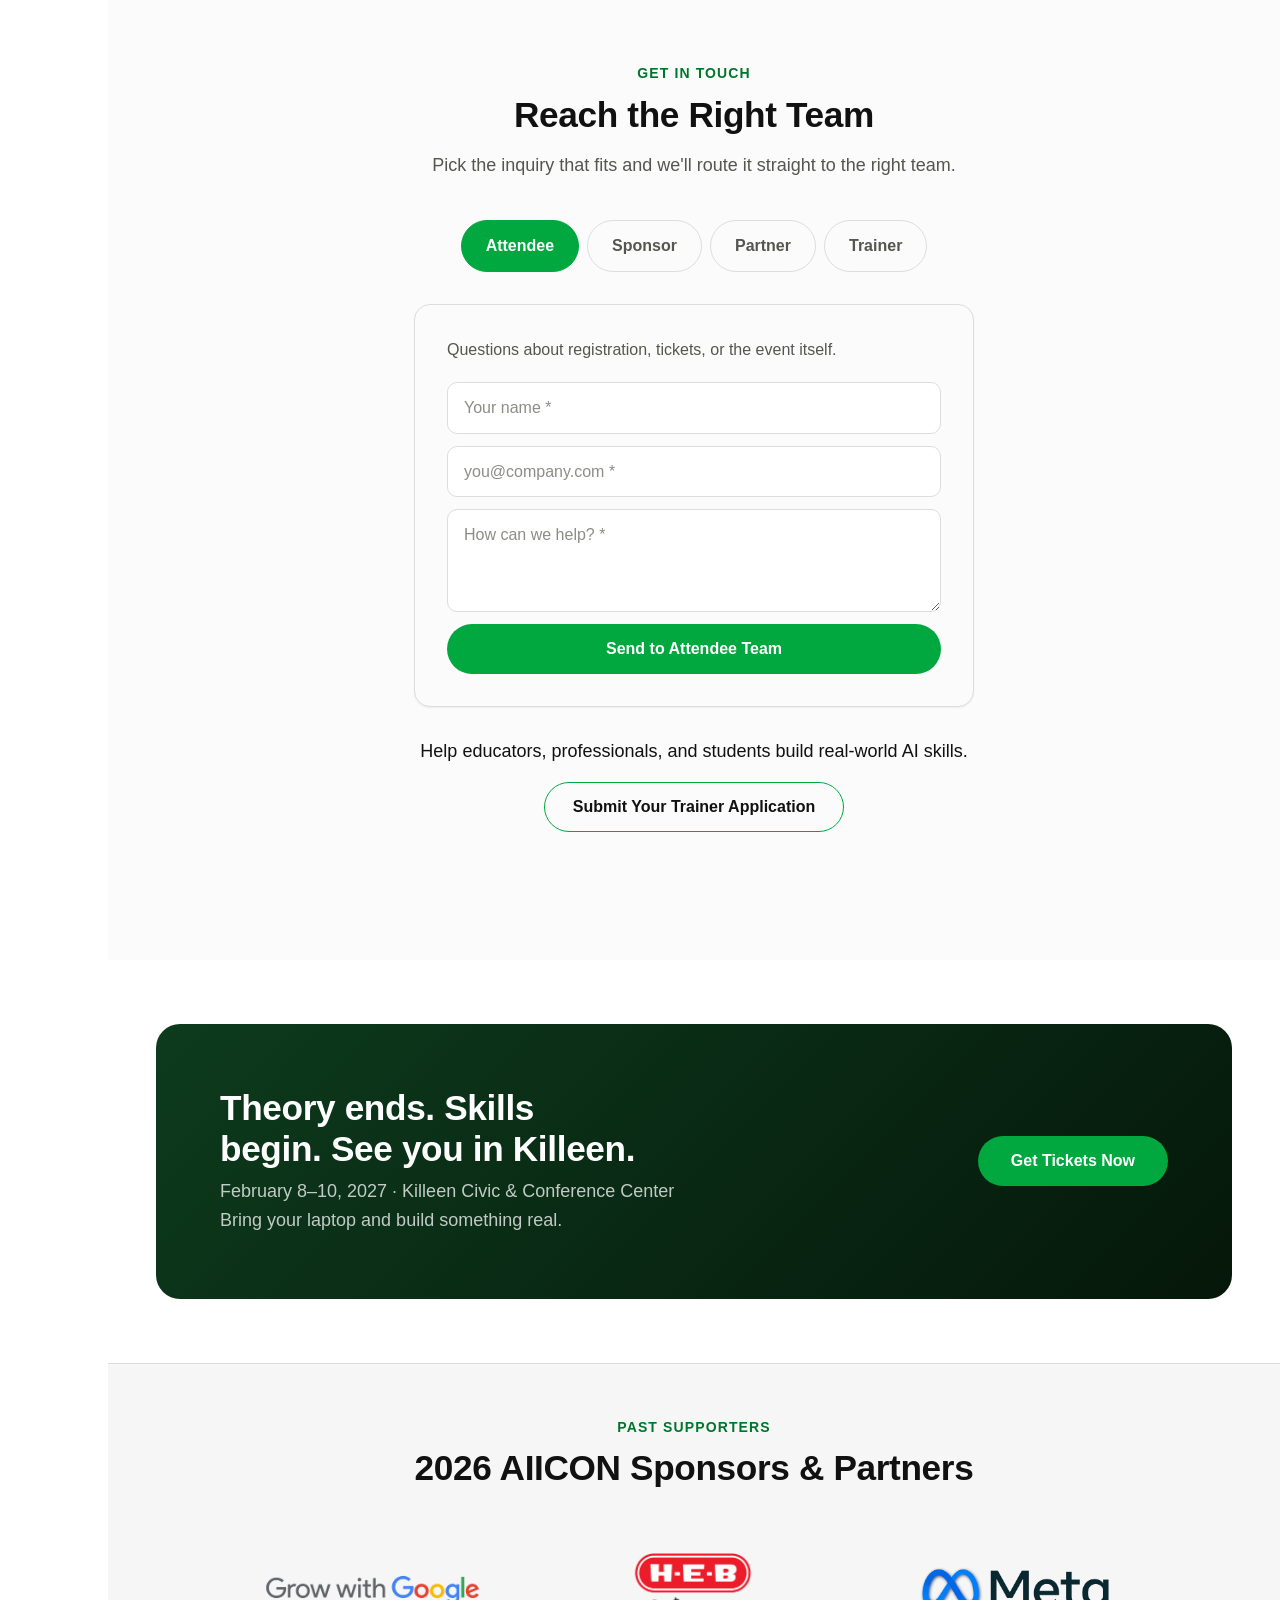
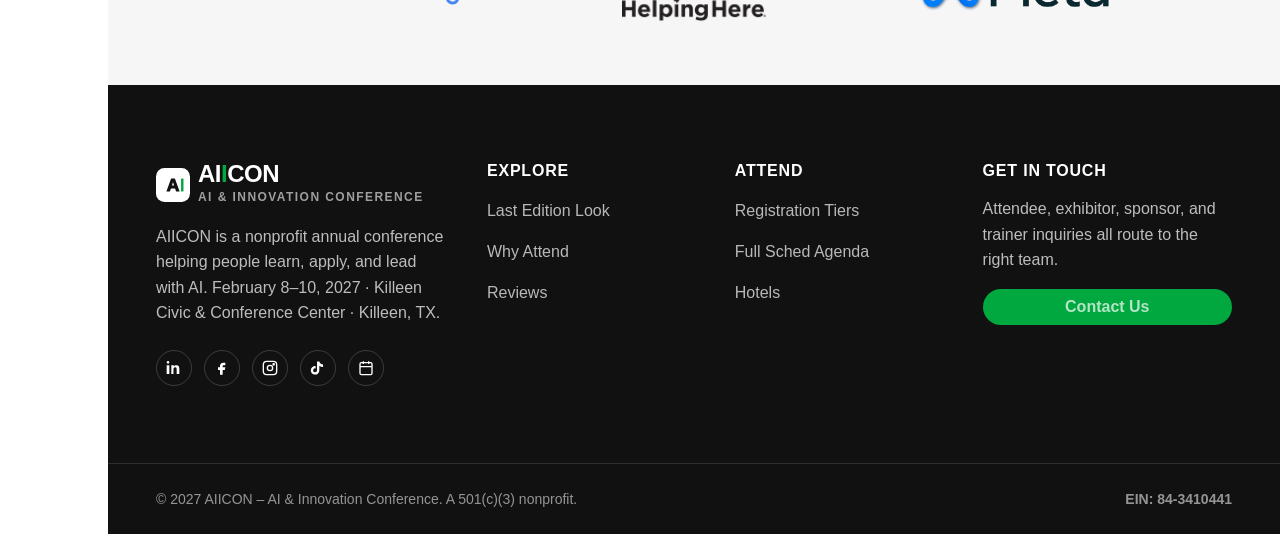
==== commit 61d0e994: "updates and adjustments from the 11/18/26 Email - Travel & Accommodations" ====
--- a/index.html
+++ b/index.html
@@ -62,8 +62,8 @@
   "@context": "https://schema.org",
   "@type": "Event",
   "name": "AIICON 2027 – AI & Innovation Conference",
-  "startDate": "2027-02-19",
-  "endDate": "2027-02-21",
+  "startDate": "2027-02-08",
+  "endDate": "2027-02-10",
   "eventAttendanceMode": "https://schema.org/OfflineEventAttendanceMode",
   "location": {
     "@type": "Place",
@@ -242,30 +242,6 @@
     <p class="section-lede" style="margin-bottom:var(--space-2);">AIICON isn’t a conference where you just sit and listen. It’s a room full of people putting AI to work, together.</p>
   
     <p class="section-lede" style="margin-bottom:var(--space-12);">Take a look at some of the moments from AIICON 2026.</p>
-
-    <!-- <div class="last-edition-grid">
-      <div class="last-edition-photo reveal is-large">
-        <img
-          src="assets/attendee_gallery/optimized/aiicon-speaker2.webp"
-          alt="AIICON attendees participating in the conference"
-          loading="lazy"
-        >
-      </div>
-      <div class="last-edition-photo reveal">
-        <img
-          src="assets/attendee_gallery/optimized/aiicon-attendees-overwatch.webp"
-          alt="AIICON attendees participating in the conference"
-          loading="lazy"
-        >
-      </div>
-      <div class="last-edition-photo reveal">
-        <img
-          src="assets/attendee_gallery/optimized/aiicon-attendees2.webp"
-          alt="AIICON attendees participating in the conference"
-          loading="lazy"
-        >
-      </div>
-    </div> -->
     
     <div class="last-edition-grid-slider" data-mosaic-slider>
     
@@ -694,64 +670,206 @@
 
 
 <!-- ============ HOTEL PARTNERS FULL============ -->
-<!-- <section id="hotels_FULL" style="display:none;">
+<section id="hotels">
   <div class="wrap">
     <span class="eyebrow">Where to Stay</span>
     <h2 class="section-title" style="margin-top:.5rem;margin-bottom:var(--space-4);max-width:26ch;">AIICON Hotel Partners</h2>
-    <p class="section-lede" style="margin-bottom:var(--space-12);">Four partner hotels in Central TX are holding rooms for AIICON attendees. Rates below are placeholders pending final contracts – check back for confirmed pricing and booking codes.</p>
-
+    <p class="section-lede" style="margin-bottom:var(--space-12);">We've partnered with three Central Texas hotels in the greater Killeen area to offer convenient accommodations for AIICON attendees. Explore the options below and use the provided booking links and group codes to reserve your stay.</p>
+
+    
     <div class="hotels-grid">
-      <div class="hotel-card reveal">
-        <img src="./assets/hotels/hampton-inn-temple.jpg" alt="Exterior of Hampton Inn Temple" class="hotel-image" loading="lazy" width="768" height="430" />
+    
+     <!-- Courtyard by Marriott -->
+     <div class="hotel-card reveal">
+       <img
+         src="./assets/hotels/courtyard-marriott_exterior.webp"
+         alt="Exterior of Courtyard by Marriott Killeen"
+         class="hotel-image"
+         loading="lazy"
+         width="1250"
+         height="500"
+       />
+     
+       <div class="hotel-card-body">
+         <span class="hotel-badge">Hotel Partner</span>
+         <h3>Courtyard by Marriott Killeen</h3>
+     
+         <p class="hotel-description">
+           Familiar Marriott comfort, just a short drive away.
+         </p>
+     
+         <p class="hotel-distance">
+           1.4 mi from the AIICON venue
+         </p>
+     
+         <div class="hotel-card-footer">
+           <span class="hotel-rate">AIICON Rate: $115</span>
+     
+           <div class="hotel-booking">
+             <a
+               href="https://app.marriott.com/resview2?id=1793725492526&amp;key=GRP&amp;app=resvlink"
+               class="hotel-booking-link"
+               target="_blank"
+               rel="noopener noreferrer"
+             >
+               Book Room
+               <span aria-hidden="true">↗</span>
+             </a>
+           </div>
+         </div>
+       </div>
+     </div>
+     
+      <!-- Hawthorn Extended Stay -->
+      <div class="hotel-card hotel-featured reveal">
+        <img
+          src="./assets/hotels/hawthorne-ext-stay_exterior.webp"
+          alt="Exterior of Hawthorn Extended Stay by Wyndham Killeen"
+          class="hotel-image"
+          loading="lazy"
+          width="768"
+          height="430"
+        />
+    
         <div class="hotel-card-body">
           <span class="hotel-badge">Hotel Partner</span>
-          <h3>Hampton Inn Temple</h3>
-          <p class="hotel-distance">3.0 mi from the AIICON venue</p>
-          <span class="hotel-rate">AIICON Rate: Placeholder</span>
-        </div>
-      </div>
-
+          <h3>Hawthorn Extended Stay</h3>
+    
+          <p class="hotel-description">
+            Stay steps from AIICON. Walk to the venue in minutes.
+          </p>
+    
+          <p class="hotel-distance">
+            0.2 mi from the AIICON venue
+          </p>
+    
+          <div class="hotel-card-footer">
+            <span class="hotel-rate">AIICON Rate: $80</span>
+    
+            <div class="hotel-booking">
+              <a
+                href="https://www.wyndhamhotels.com/hawthorn-extended-stay/killeen-texas/hawthorn-extended-stay-killeen/overview?checkInDate=02/08/2027&amp;checkOutDate=02/10/2027&amp;groupCode=020827AII"
+                class="hotel-booking-link"
+                target="_blank"
+                rel="noopener noreferrer"
+              >
+                Book Room
+                <span aria-hidden="true">↗</span>
+              </a>
+    
+              <details class="hotel-code">
+                <summary>Need the group code?</summary>
+                <div class="hotel-code-details">
+                  <span>Booking: 020827AII</span>
+                  <span>Group: AIICON</span>
+                  <span>Phone: 254-699-0999</span>
+                </div>
+              </details>
+            </div>
+          </div>
+        </div>
+      </div>
+    
+      <!-- Hampton Inn Harker Heights -->
       <div class="hotel-card reveal">
-        <img src="./assets/hotels/hilton-garden-inn-temple.jpg" alt="Entrance of Hilton Garden Inn Temple Medical Center" class="hotel-image" loading="lazy" width="768" height="430" />
+        <img
+          src="./assets/hotels/hampton-inn-harker_exterior.webp"
+          alt="Entrance of Hampton Inn by Hilton Harker Heights"
+          class="hotel-image"
+          loading="lazy"
+          width="768"
+          height="430"
+        />
+    
         <div class="hotel-card-body">
           <span class="hotel-badge">Hotel Partner</span>
-          <h3>Hilton Garden Inn Temple Medical Center</h3>
-          <p class="hotel-distance">2.0 mi from the AIICON venue</p>
-          <span class="hotel-rate">AIICON Rate: Placeholder</span>
-        </div>
-      </div>
-
-      <div class="hotel-card reveal">
-        <img src="./assets/hotels/best-western-temple.jpg" alt="Exterior of Best Western Temple Inn &amp; Suites" class="hotel-image" loading="lazy" width="1250" height="500" />
-        <div class="hotel-card-body">
-          <span class="hotel-badge">Hotel Partner</span>
-          <h3>Best Western Temple Inn &amp; Suites</h3>
-          <p class="hotel-distance">2.5 mi from the AIICON venue</p>
-          <span class="hotel-rate">AIICON Rate: Placeholder</span>
-        </div>
-      </div>
-
-      <div class="hotel-card reveal">
-        <img src="./assets/hotels/towneplace-suites-temple.jpg" alt="Exterior of TownePlace Suites by Marriott Temple" class="hotel-image" loading="lazy" width="750" height="421" />
-        <div class="hotel-card-body">
-          <span class="hotel-badge">Hotel Partner</span>
-          <h3>TownePlace Suites by Marriott Temple</h3>
-          <p class="hotel-distance">4.4 mi from the AIICON venue</p>
-          <span class="hotel-rate">AIICON Rate: Placeholder</span>
-        </div>
-      </div>
-    </div>
-  </div>
-</section> -->
+          <h3>Hampton Inn Harker Heights</h3>
+    
+          <p class="hotel-description">
+            Hilton hospitality in nearby Harker Heights.
+          </p>
+    
+          <p class="hotel-distance">
+            5.8 mi from the AIICON venue
+          </p>
+    
+          <div class="hotel-card-footer">
+            <span class="hotel-rate">AIICON Rate: $119</span>
+    
+            <div class="hotel-booking">
+              <a
+                href="https://www.hilton.com/en/book/reservation/rooms/?ctyhocn=ILEHXHX&amp;arrivalDate=2027-02-08&amp;departureDate=2027-02-10&amp;groupCode=aic&amp;room1NumAdults=1"
+                class="hotel-booking-link"
+                target="_blank"
+                rel="noopener noreferrer"
+              >
+                Book Room
+                <span aria-hidden="true">↗</span>
+              </a>
+    
+              <details class="hotel-code">
+                <summary>Need the group code?</summary>
+                <div class="hotel-code-details">
+                  <span>Booking: AIC</span>
+                </div>
+              </details>
+            </div>
+          </div>
+        </div>
+      </div>
+    
+    </div>
+    
+    <!-- Airport Information -->
+    <section class="airports-section" aria-labelledby="airports-heading">
+      <div class="airports-header">
+        <h3 id="airports-heading">Flying In?</h3>
+        <p>
+          Two airports offer convenient access to the Killeen Civic & Conference Center.
+        </p>
+      </div>
+    
+      <div class="airports-grid">
+    
+        <!-- Killeen Regional Airport -->
+        <div class="airport-card reveal">
+          <div class="airport-code">GRK</div>
+          <div class="airport-info">
+            <h4>Killeen Regional Airport</h4>
+            <p>Approx. 9–11 miles from the venue.</p>
+            <span class="airport-drive">
+              15–20 min drive
+            </span>
+          </div>
+        </div>
+    
+        <!-- Austin-Bergstrom International Airport -->
+        <div class="airport-card reveal">
+          <div class="airport-code">AUS</div>
+          <div class="airport-info">
+            <h4>Austin-Bergstrom International Airport</h4>
+            <p>Approx. 76–80 miles from the venue.</p>
+            <span class="airport-drive">
+              1 hr 20–30 min drive
+            </span>
+          </div>
+        </div>
+    
+      </div>
+    </section>
+
+
+  </div>
+</section>
 
 <!-- ============ HOTEL PARTNERS COMING SOON============ -->
-<section id="hotels">
+<!-- <section id="hotels_UPCOMING">
   <div class="wrap">
     <span class="eyebrow">Where to Stay</span>
     <h2 class="section-title" style="margin-top:.5rem;margin-bottom:var(--space-4);max-width:26ch;">AIICON Hotel Partners <span class="category-pill">coming soon</span></h2>
     <p class="section-lede" style="margin-bottom:var(--space-12);">We’re finalizing hotel partners and attendee room blocks. Partner properties, special rates, and reservation links will be available here soon.</p>
 
-</section>
+</section> -->
 
 <!-- ============ CONTACT / INQUIRY ROUTING ============ -->
 <section id="contact" style="background:var(--color-surface);">
--- a/style.css
+++ b/style.css
@@ -789,7 +789,7 @@
 
 .hotels-grid {
   display: grid;
-  grid-template-columns: repeat(4, 1fr);
+  grid-template-columns: repeat(3, minmax(0, 1fr));
   gap: var(--space-6);
 }
 .hotel-card {
@@ -820,6 +820,7 @@
   gap: var(--space-3);
   flex: 1;
 }
+
 .hotel-badge {
   font-family: var(--font-body);
   font-weight: 700;
@@ -833,6 +834,11 @@
   font-weight: 800;
   line-height: 1.25;
 }
+.hotel-card.hotel-featured {
+  box-shadow:
+    inset 0 0 0 1.5px #00853f,
+    0 4px 18px rgba(0, 100, 45, 0.07);
+}
 .hotel-distance {
   font-size: var(--text-sm);
   color: var(--color-text-muted);
@@ -845,6 +851,166 @@
   font-weight: 700;
   color: var(--color-text);
 }
+.hotel-booking {
+  margin-top: 0.85rem;
+}
+
+.hotel-booking-link {
+  display: flex;
+  align-items: center;
+  justify-content: space-between;
+  padding: 11px 15px;
+  background: #006b35;
+  color: #fff;
+  border-radius: 6px;
+  text-decoration: none;
+  font-weight: 600;
+}
+
+.hotel-booking-link:hover {
+  background: #004d26;
+}
+
+.hotel-code {
+  margin-top: 0.65rem;
+  font-size: 0.8rem;
+}
+
+.hotel-code summary {
+  cursor: pointer;
+  color: #555;
+}
+.hotel-code-details {
+  display: flex;
+  flex-direction: column;
+  gap: 0.25rem;
+  padding-top: 0.5rem;
+}
+/* Tablet */
+@media (min-width: 601px) and (max-width: 1024px) {
+  .hotels-grid {
+    grid-template-columns: repeat(2, minmax(0, 1fr));
+    max-width: none;
+    width: 100%;
+    margin-inline: 0;
+  }
+  
+  .hotels-grid > .hotel-card:last-child:nth-child(odd) {
+      grid-column: 1 / -1;
+      width: 100%;
+      max-width: calc((100% - 1.5rem) / 2);
+      justify-self: center;
+    }
+  }
+
+/* Phone */
+  @media (max-width: 600px) {
+    .hotels-grid {
+      grid-template-columns: minmax(0, 1fr);
+      max-width: none;
+      width: 100%;
+    }
+  
+    .hotels-grid > .hotel-card:last-child {
+      grid-column: auto;
+      max-width: none;
+      width: 100%;
+    }
+  }
+
+
+  /* =========================================
+     AIRPORT INFORMATION
+     ========================================= */
+  
+  .airports-section {
+    margin-top: 4rem;
+  }
+  
+  .airports-header {
+    text-align: center;
+    margin-bottom: 1.75rem;
+  }
+  
+  .airports-header h3 {
+    font-size: clamp(1.5rem, 2.5vw, 2rem);
+    margin-bottom: 0.5rem;
+  }
+  
+  .airports-header p {
+    color: #666;
+    font-size: 0.95rem;
+    line-height: 1.5;
+  }
+  
+  .airports-grid {
+    display: grid;
+    grid-template-columns: repeat(2, minmax(0, 1fr));
+    gap: 1.5rem;
+    width: 100%;
+  }
+  
+  .airport-card {
+    display: flex;
+    align-items: center;
+    gap: 1.5rem;
+    padding: 1.5rem;
+    background: #fff;
+    border: 1px solid #e5e8e5;
+    border-radius: 12px;
+  }
+  
+  .airport-code {
+    flex-shrink: 0;
+    font-size: 1.65rem;
+    font-weight: 800;
+    letter-spacing: 0.03em;
+    color: #006b35;
+  }
+  
+  .airport-info {
+    min-width: 0;
+  }
+  
+  .airport-info h4 {
+    font-size: 1rem;
+    font-weight: 650;
+    line-height: 1.35;
+    margin: 0 0 0.4rem;
+  }
+  
+  .airport-info p {
+    color: #666;
+    font-size: 0.875rem;
+    margin: 0 0 0.25rem;
+  }
+  
+  .airport-drive {
+    display: block;
+    font-size: 0.8rem;
+    color: #777;
+  }
+  
+  /* Mobile: stack airport cards */
+  @media (max-width: 600px) {
+    .airports-section {
+      margin-top: 3rem;
+    }
+  
+    .airports-grid {
+      grid-template-columns: 1fr;
+      gap: 1rem;
+    }
+  
+    .airport-card {
+      padding: 1.25rem;
+      gap: 1.25rem;
+    }
+  
+    .airport-code {
+      font-size: 1.5rem;
+    }
+  }
 
 /* ==========================================================================
    Registration tiers
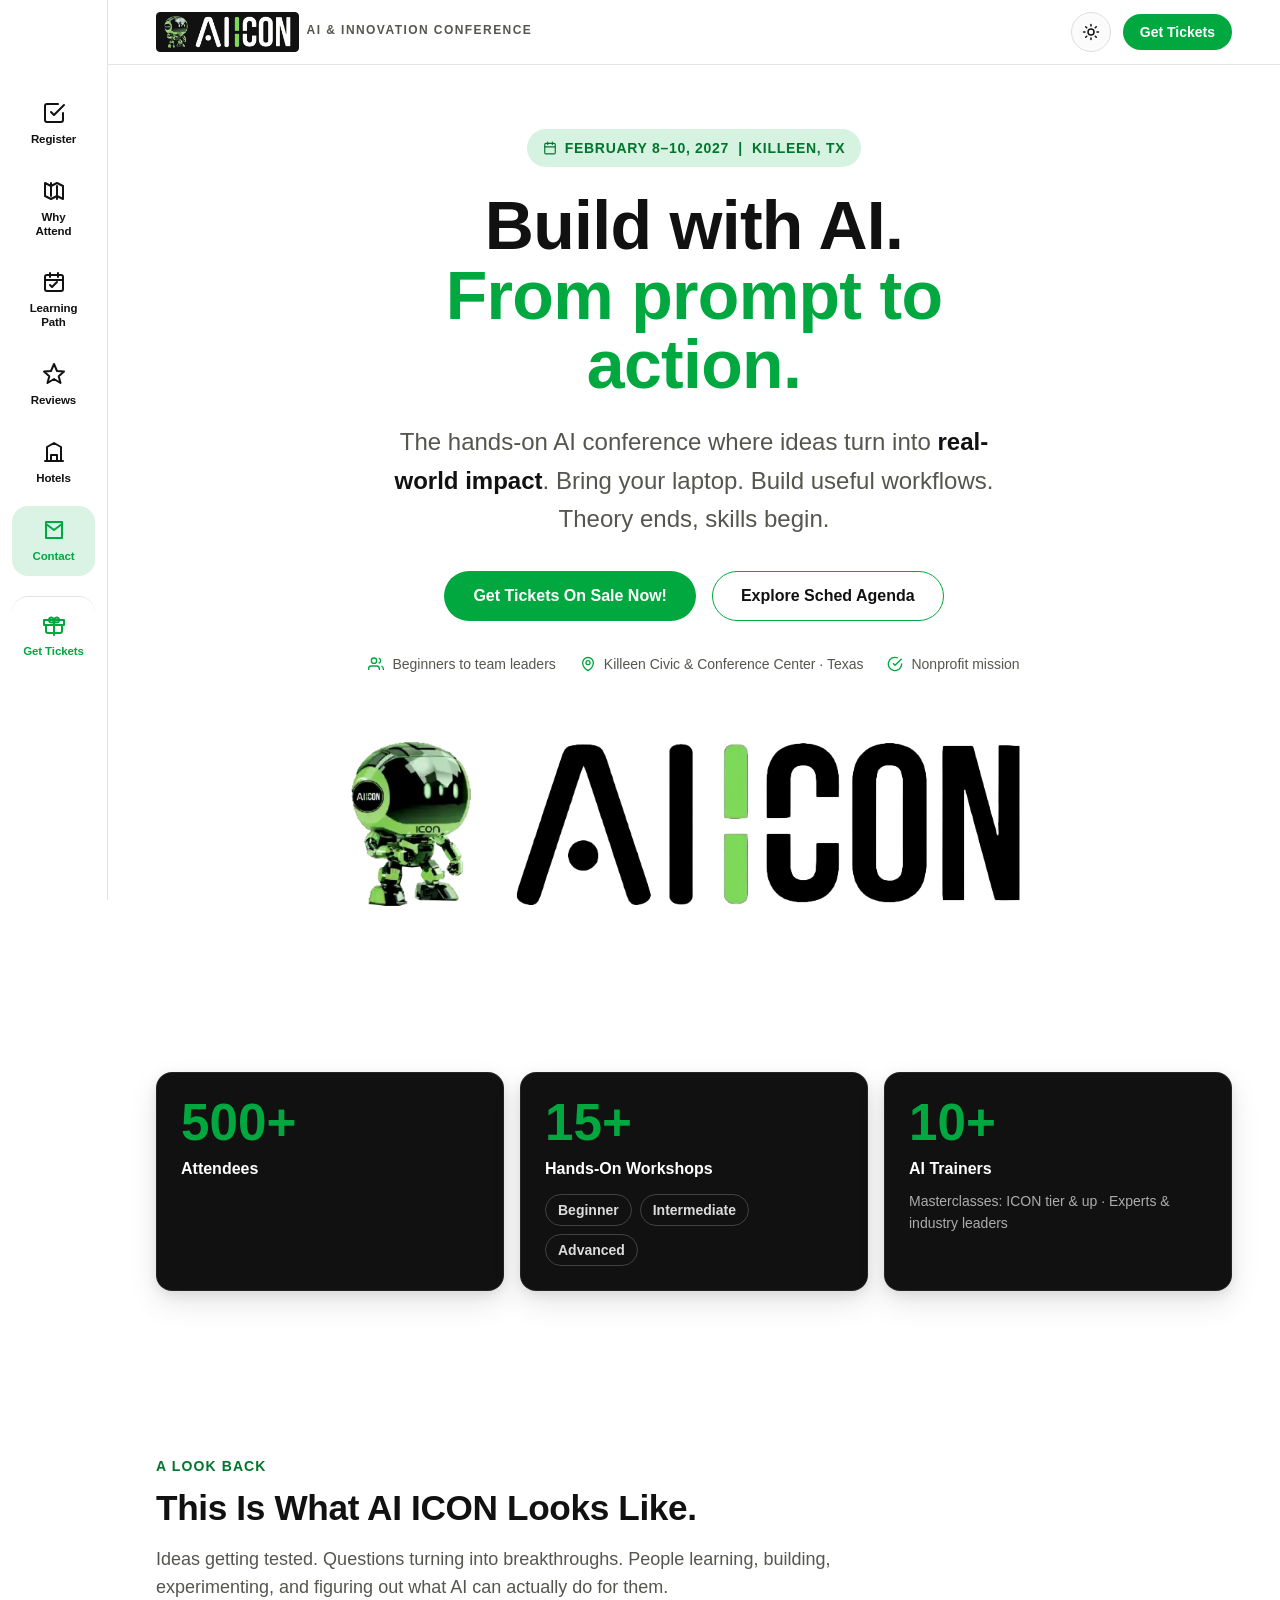
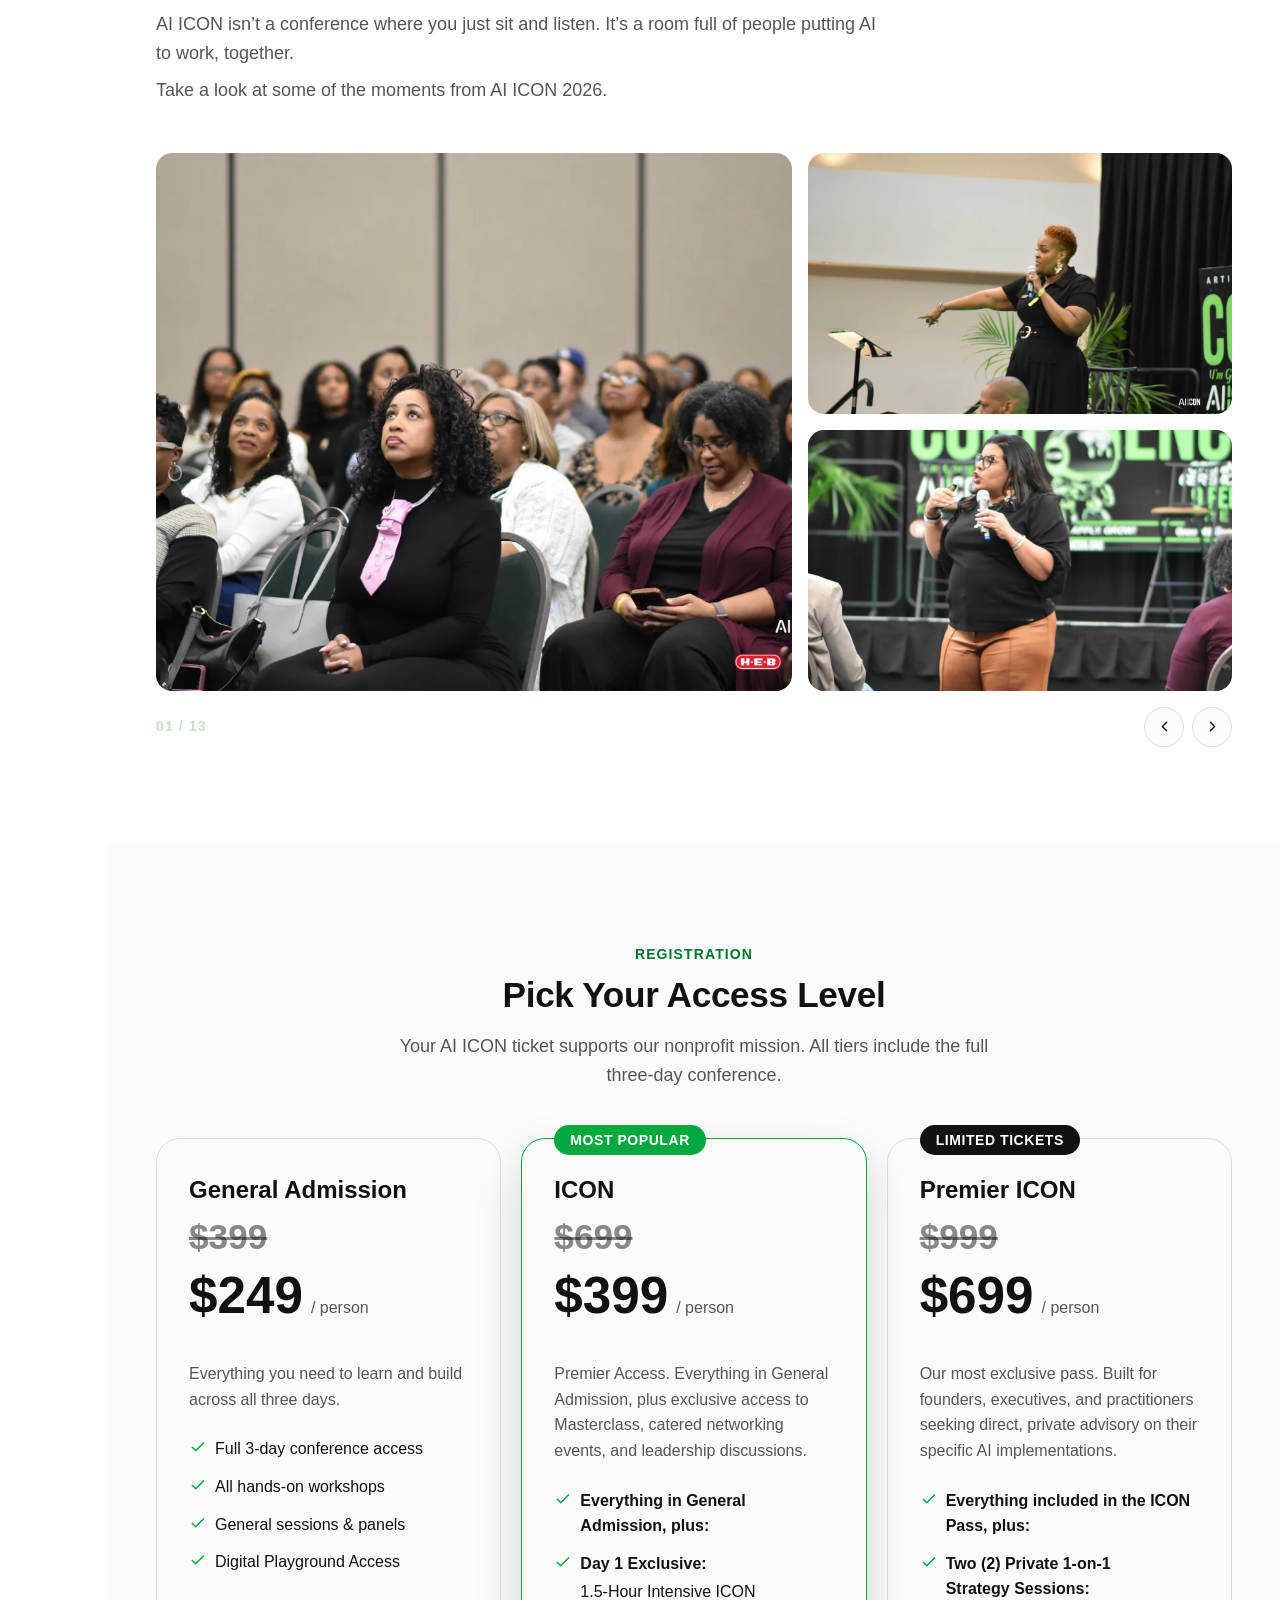
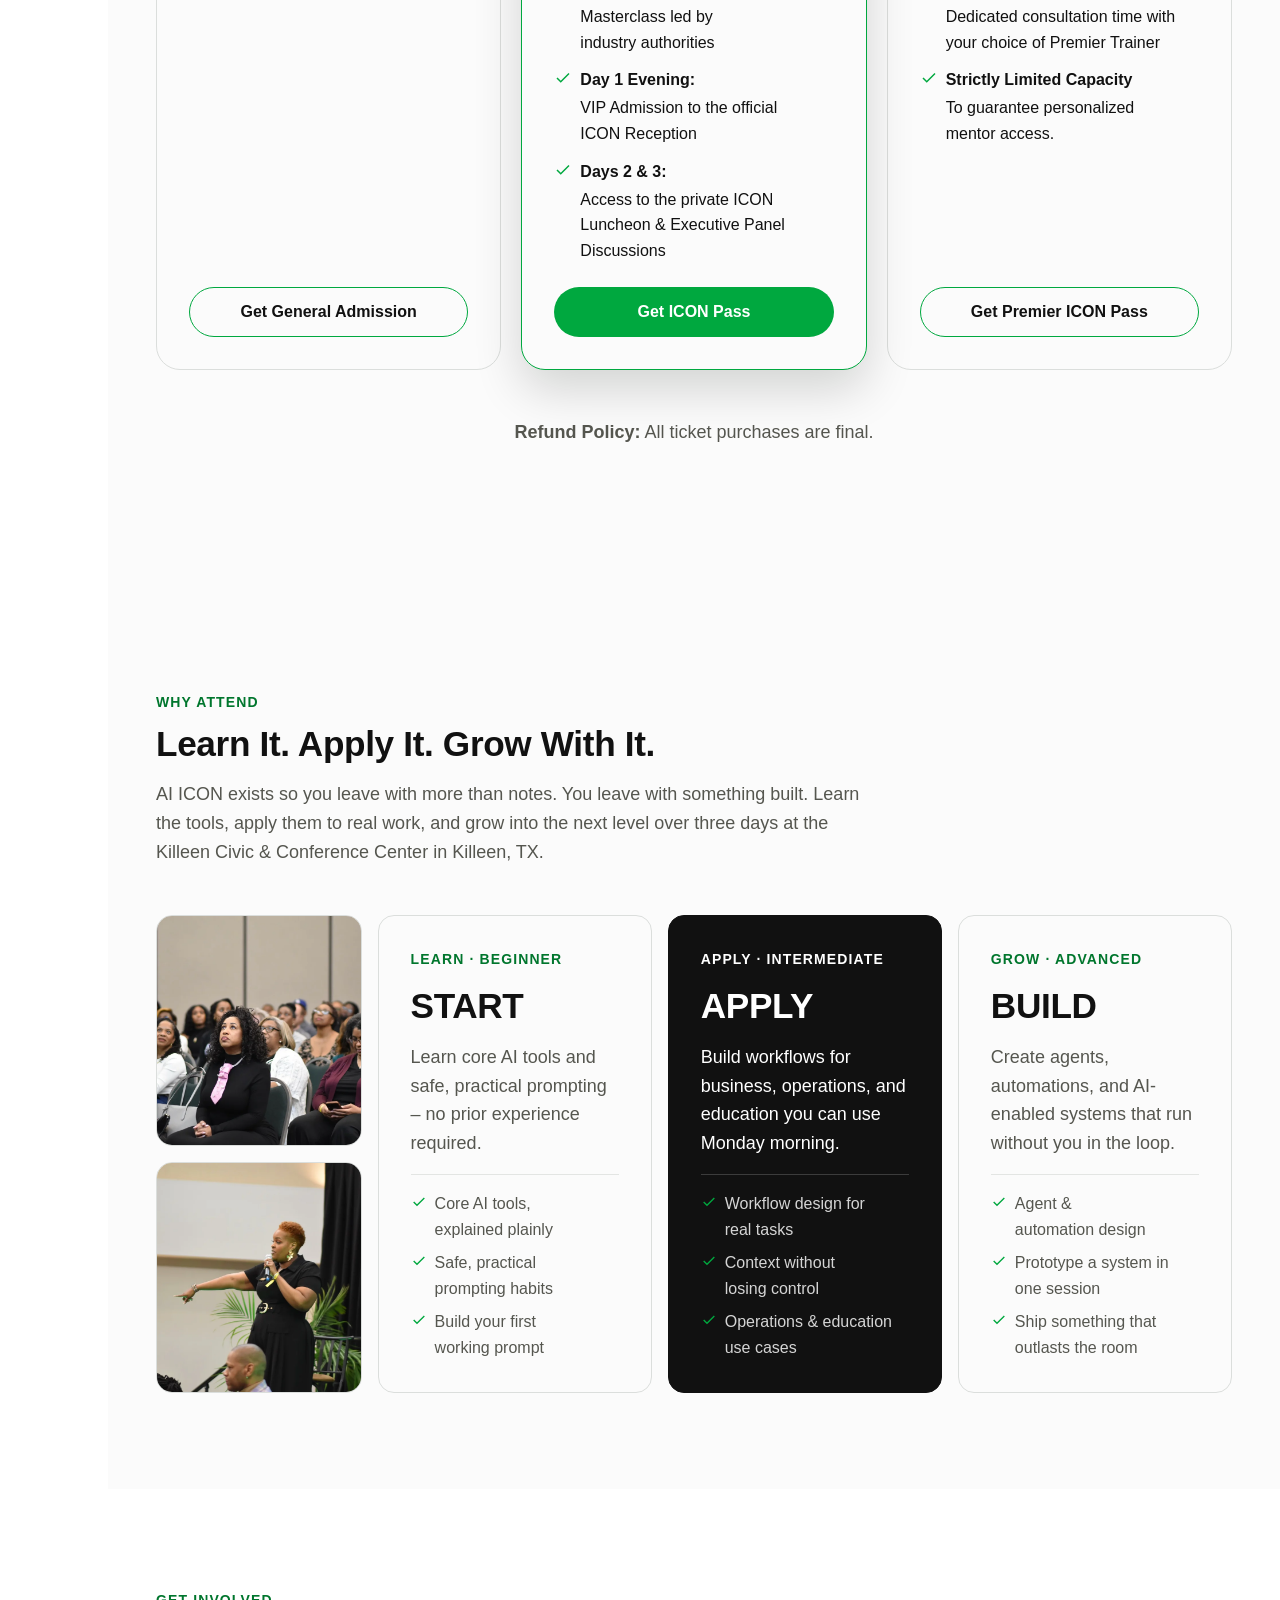
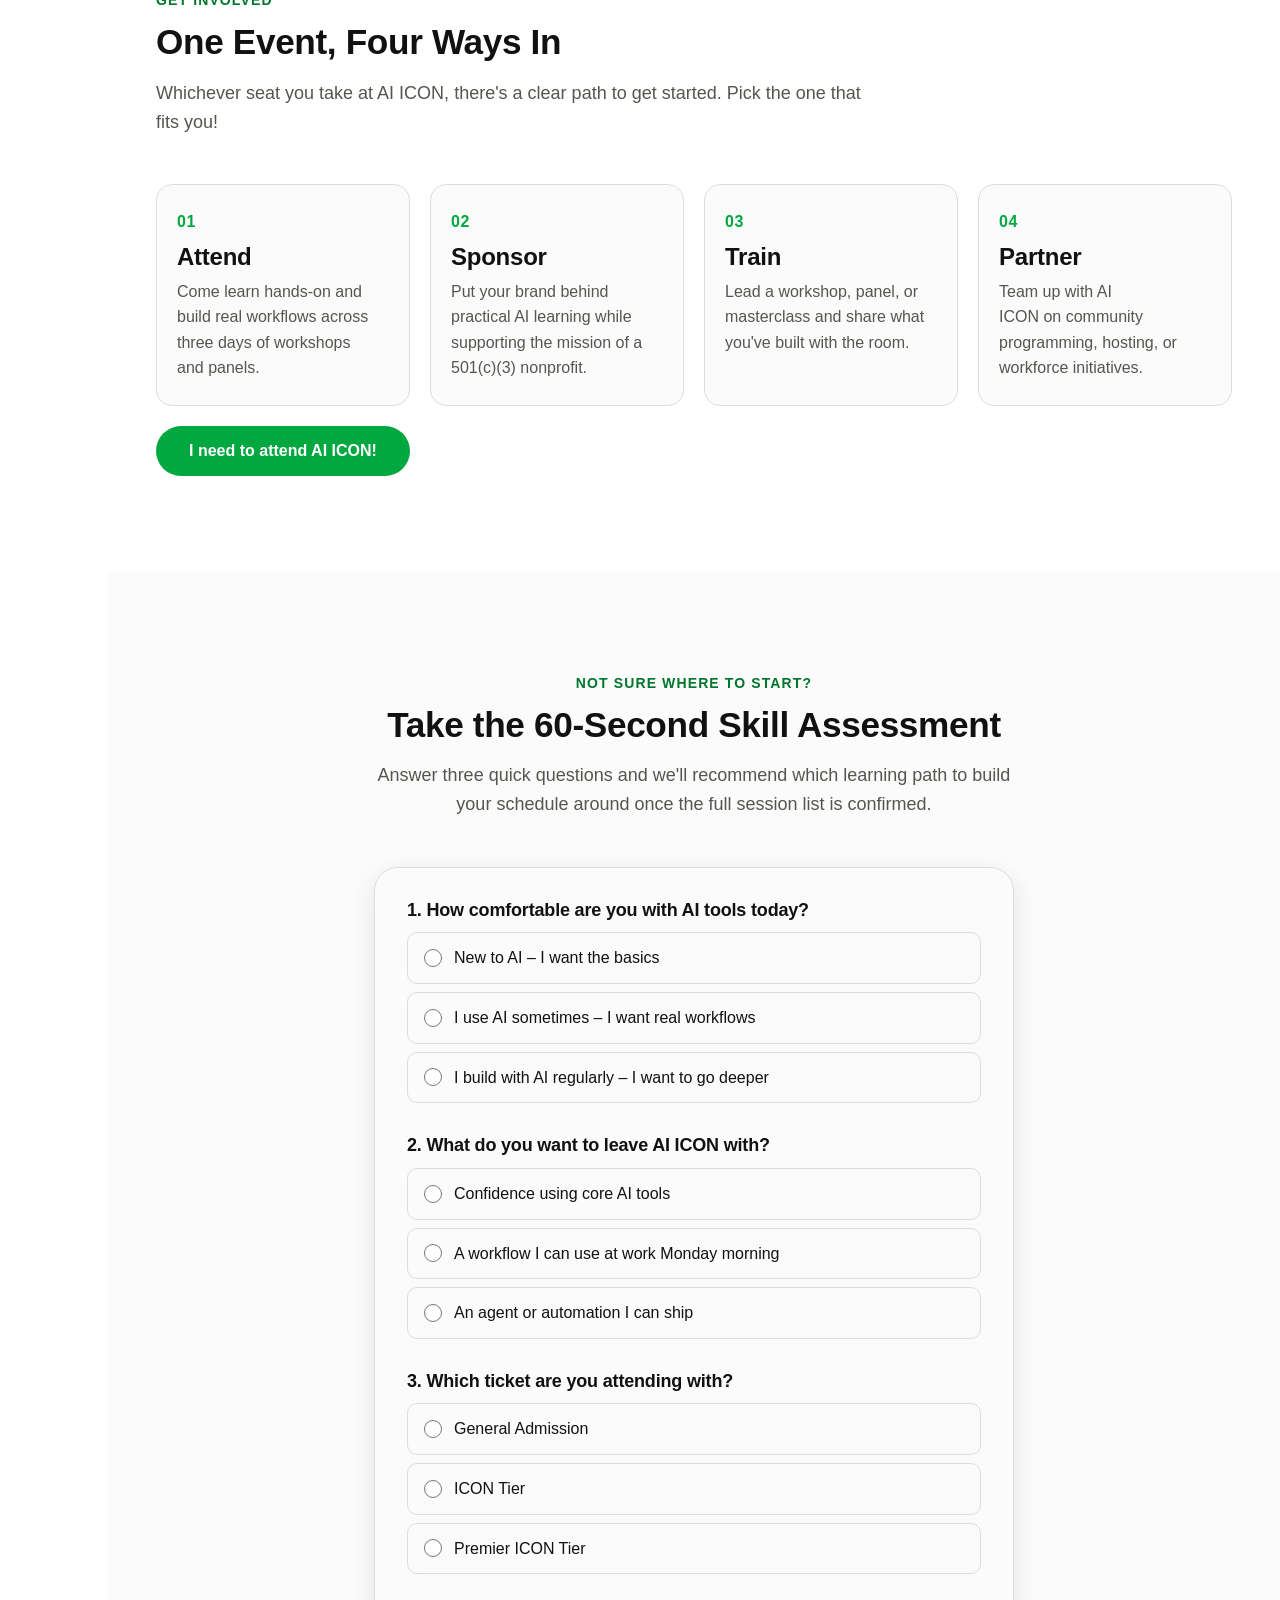
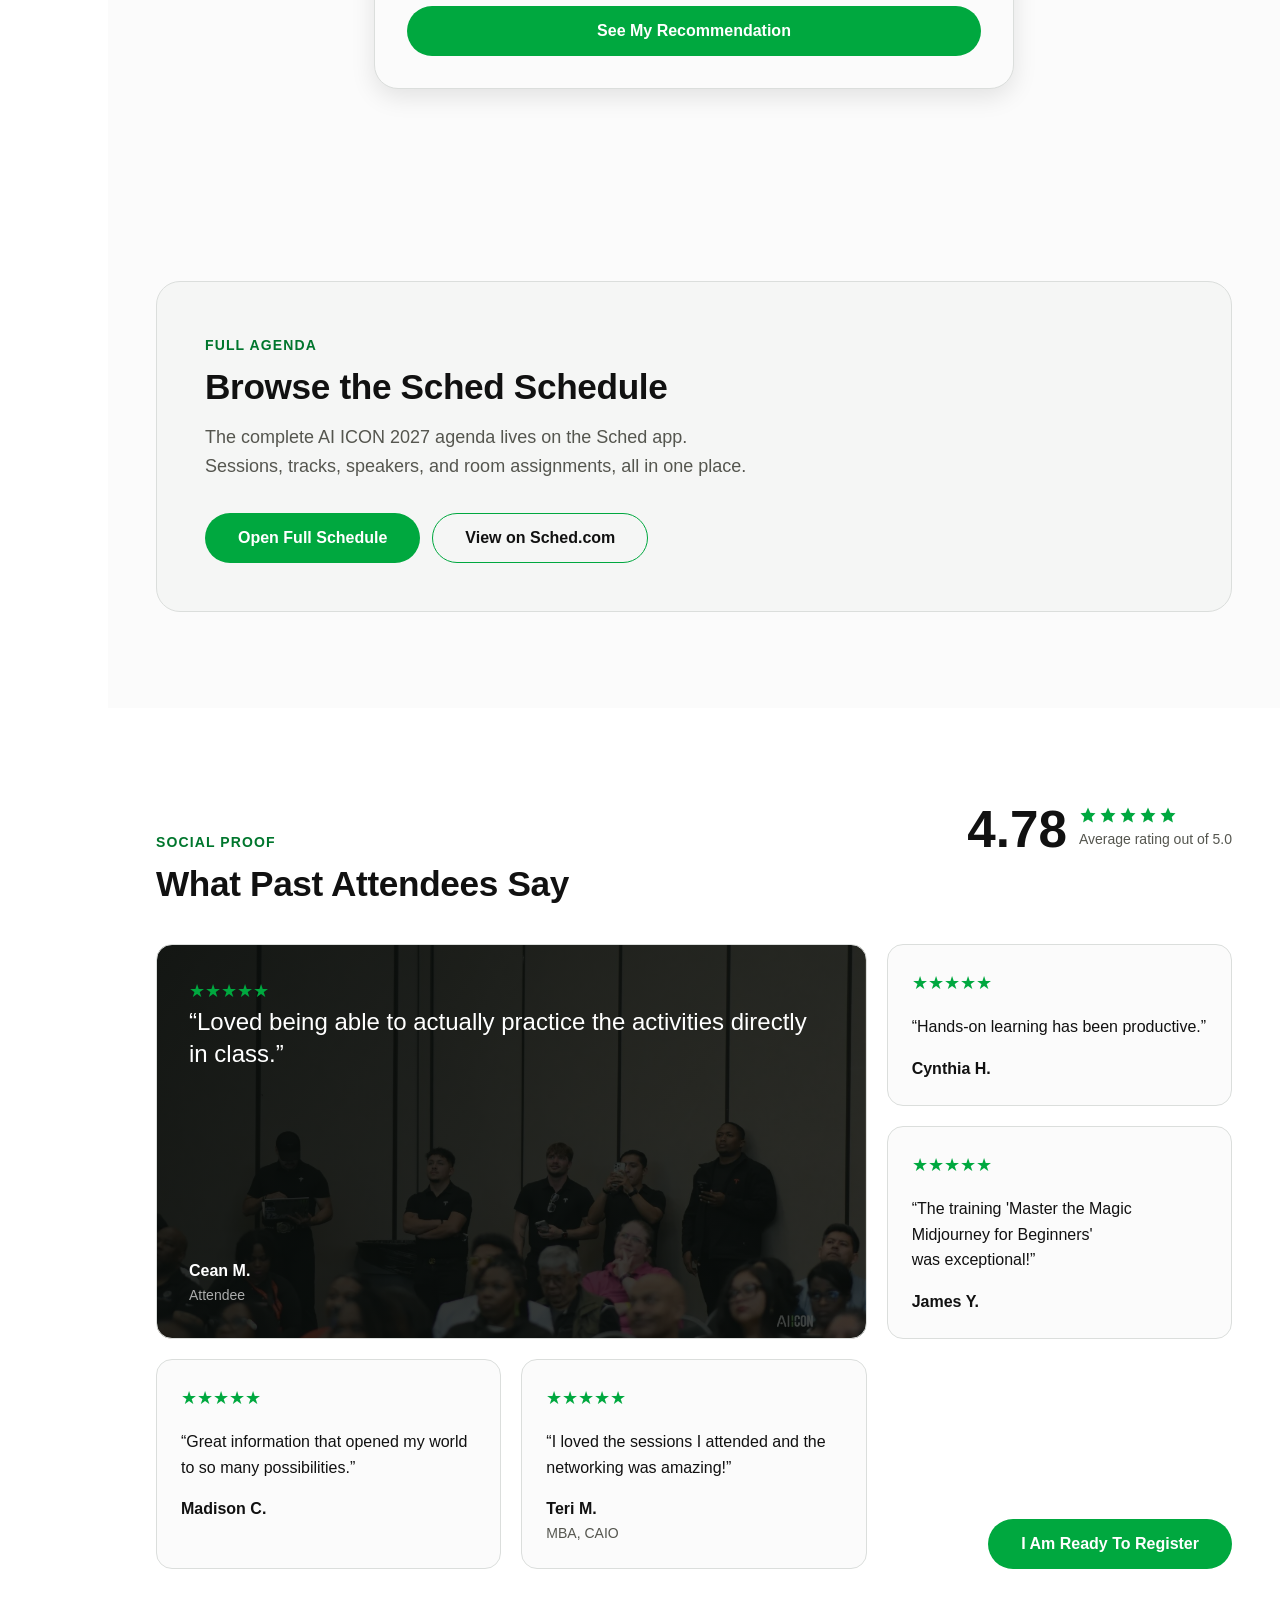
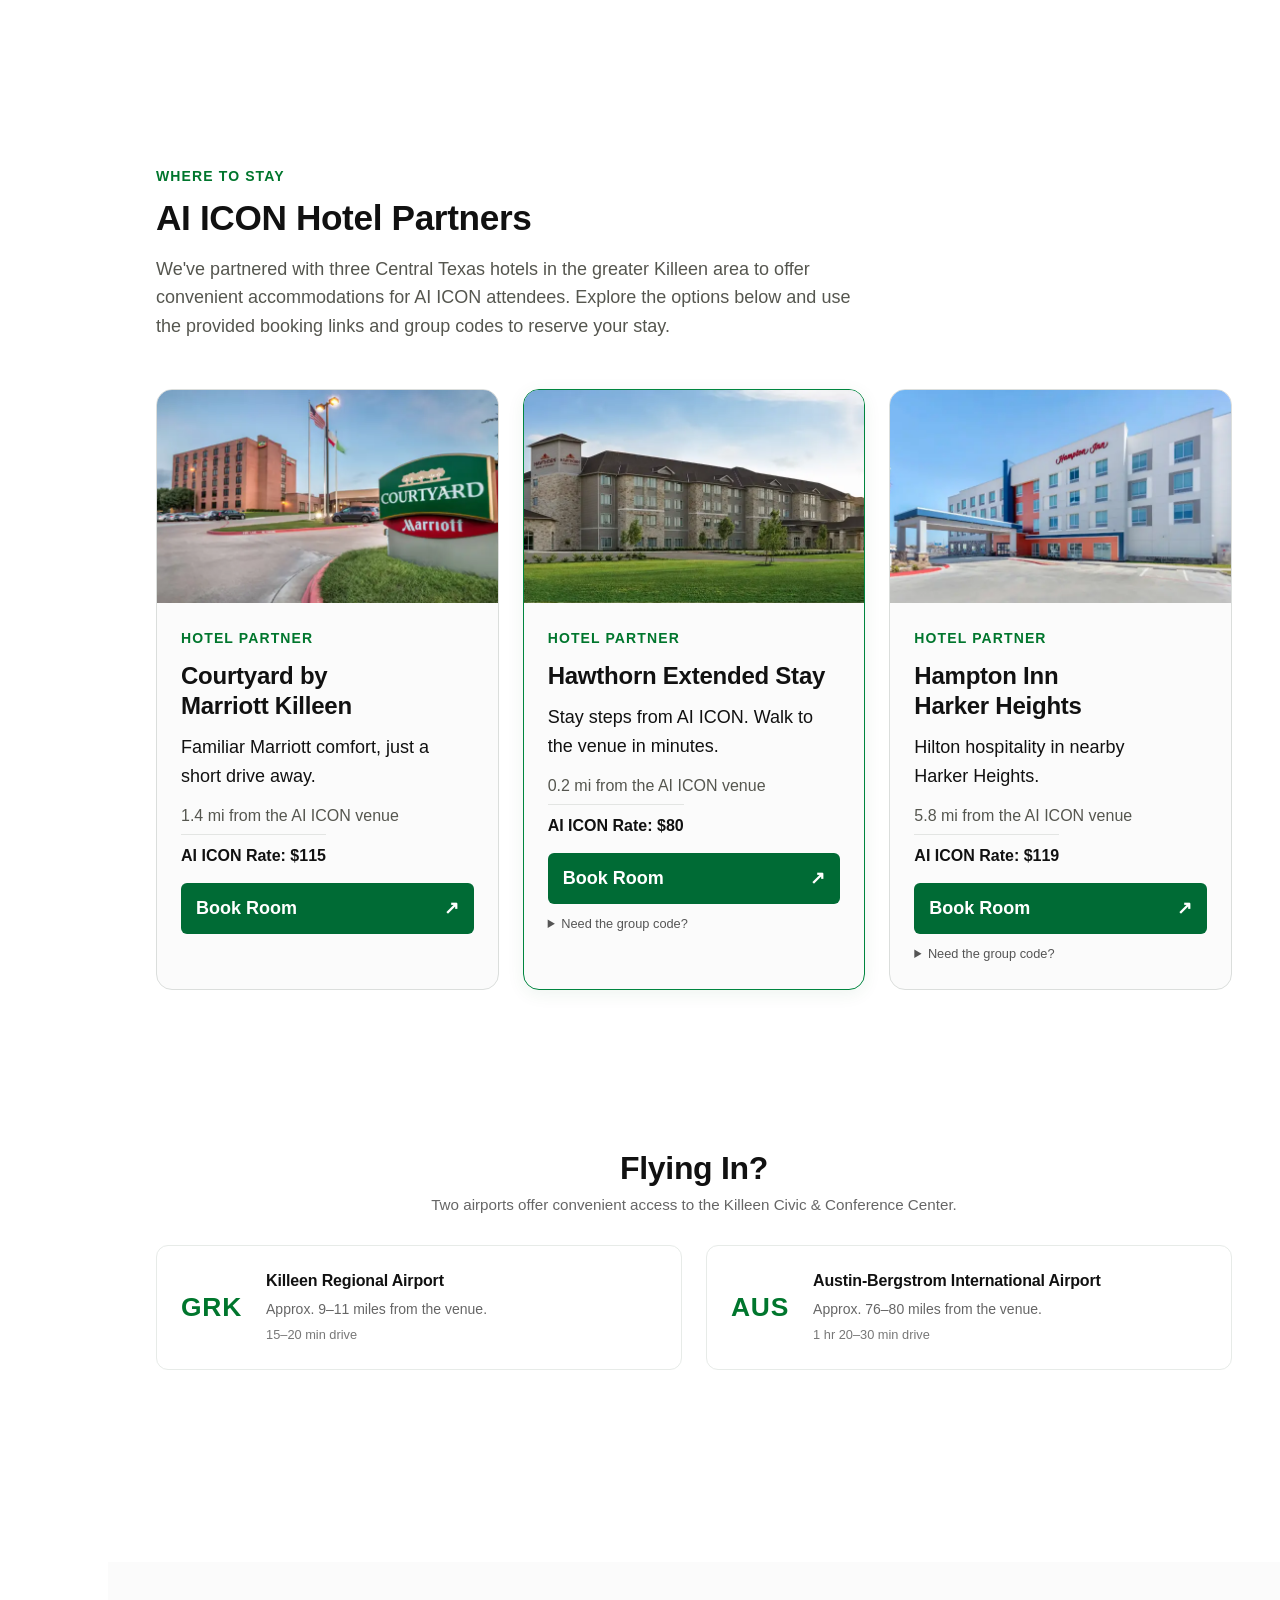
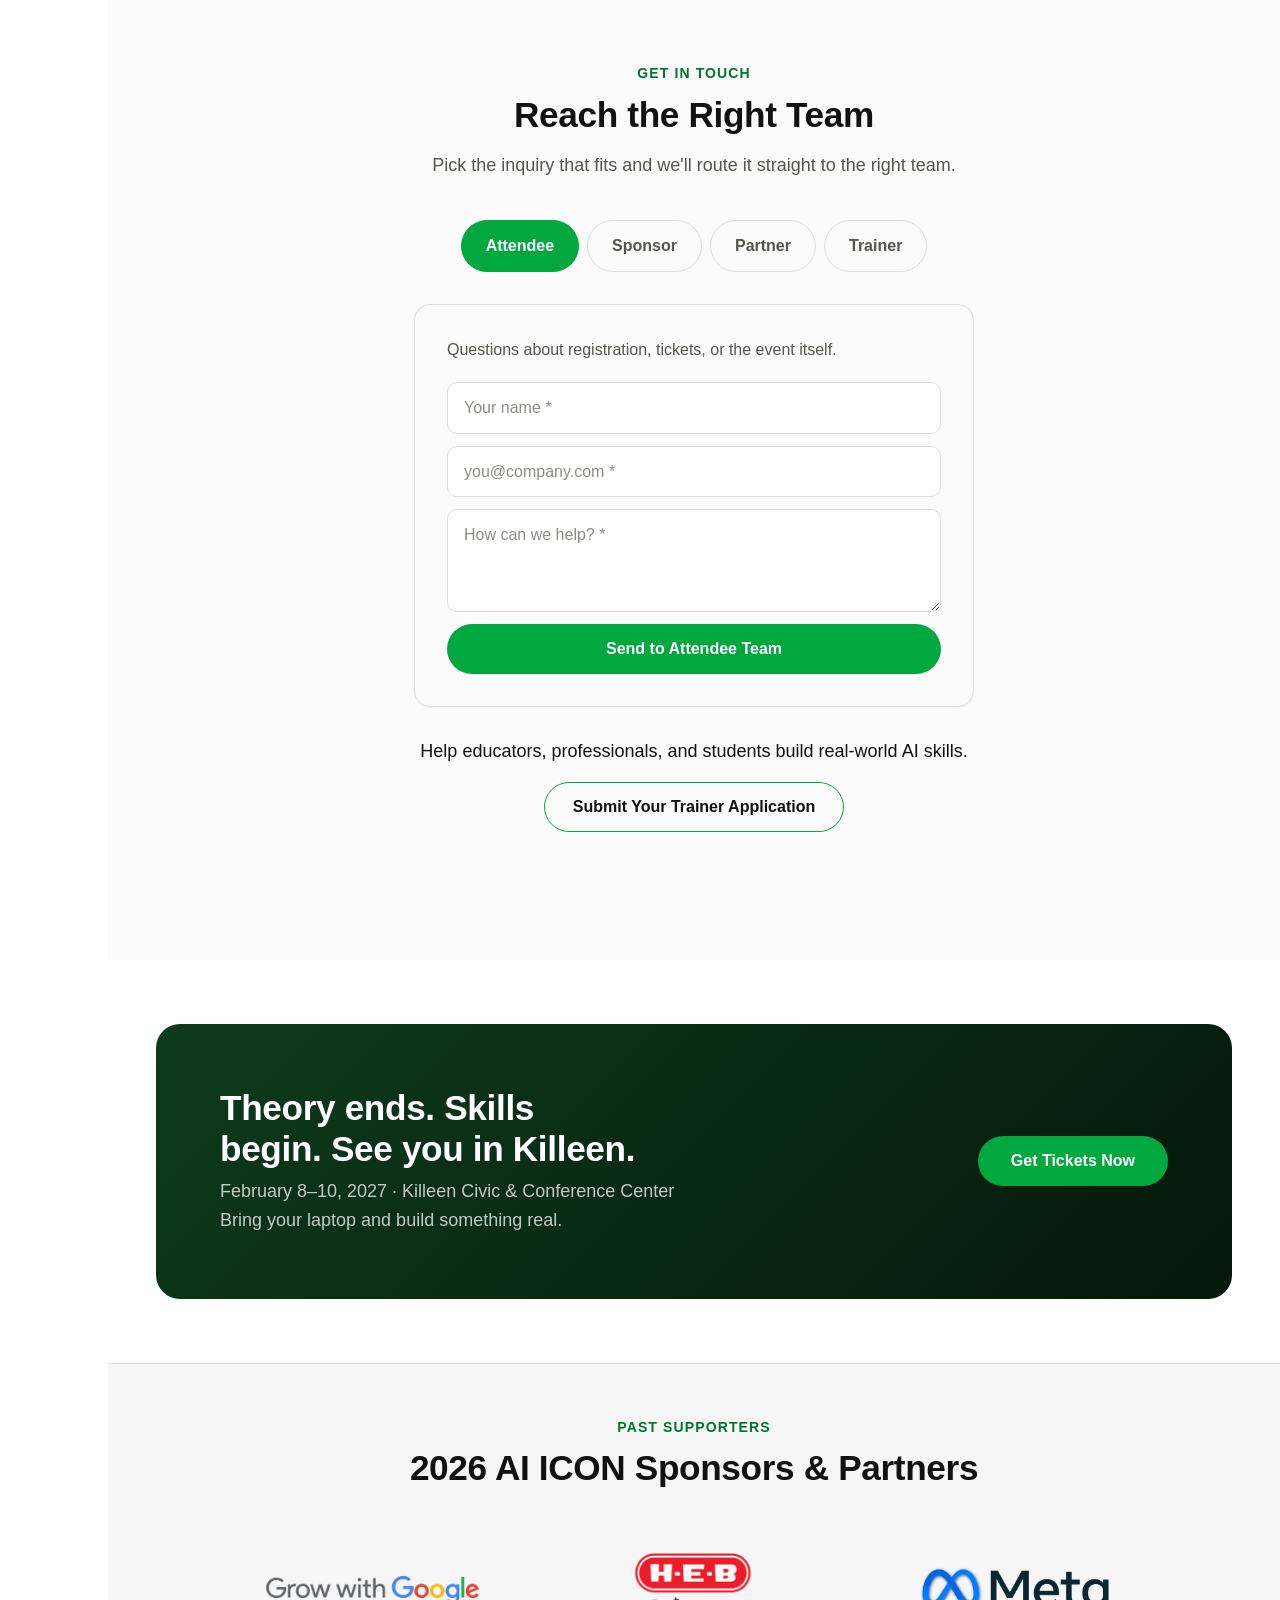
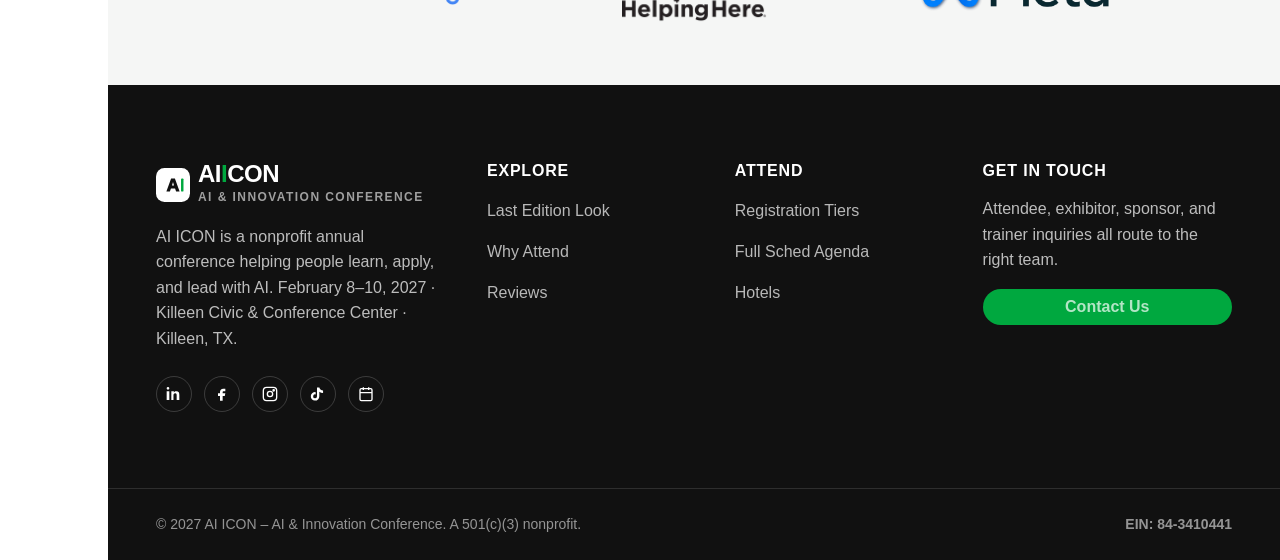
==== commit 770e52c6: "changed all instances of AIICON to AI ICON" ====
--- a/index.html
+++ b/index.html
@@ -3,9 +3,9 @@
 <head>
 <meta charset="UTF-8" />
 <meta name="viewport" content="width=device-width, initial-scale=1.0" />
-<title>AIICON 2027 – Build With AI. From Prompt to Action.</title>
-<meta name="description" content="AIICON 2027, February 8–10 in Killeen, TX, is the hands-on AI conference where theory ends and skills begin. 15+ workshops, panels, and real workflows built live." />
-<meta property="og:title" content="AIICON 2027 – Build With AI. From Prompt to Action." />
+<title>AI ICON 2027 – Build With AI. From Prompt to Action.</title>
+<meta name="description" content="AI ICON 2027, February 8–10 in Killeen, TX, is the hands-on AI conference where theory ends and skills begin. 15+ workshops, panels, and real workflows built live." />
+<meta property="og:title" content="AI ICON 2027 – Build With AI. From Prompt to Action." />
 <meta property="og:description" content="The hands-on AI conference where ideas turn into real-world impact. February 8–10, 2027 · Killeen, TX." />
 <meta property="og:type" content="website" />
 <meta property="og:image" content="./assets/aiicon-hero-banner.webp" />
@@ -61,7 +61,7 @@
 {
   "@context": "https://schema.org",
   "@type": "Event",
-  "name": "AIICON 2027 – AI & Innovation Conference",
+  "name": "AI ICON 2027 – AI & Innovation Conference",
   "startDate": "2027-02-08",
   "endDate": "2027-02-10",
   "eventAttendanceMode": "https://schema.org/OfflineEventAttendanceMode",
@@ -70,10 +70,10 @@
     "name": "Killeen Civic & Conference Center - Killeen, TX",
     "address": "3601 S W.S. Young Drive, Killeen, TX 76542, USA"
   },
-  "description": "AIICON is a nonprofit annual conference helping people learn, apply, and lead with AI through hands-on workshops, panels, and real-world workflow building.",
+  "description": "AI ICON is a nonprofit annual conference helping people learn, apply, and lead with AI through hands-on workshops, panels, and real-world workflow building.",
   "organizer": {
     "@type": "Organization",
-    "name": "AIICON"
+    "name": "AI ICON"
   }
 }
 </script>
@@ -85,7 +85,7 @@
 <header class="header" id="site-header">
   <div class="wrap header-inner">
     <a href="#top" class="logo" aria-label="AIICON home">
-      <img src="./assets/logo-badge.png" alt="AIICON logo – ICON the mascot robot beside the AIICON wordmark" class="logo-badge-img" width="953" height="252" />
+      <img src="./assets/logo-badge.png" alt="AI ICON logo – ICON the mascot robot beside the AI ICON wordmark" class="logo-badge-img" width="953" height="252" />
       <span class="logo-sub">AI &amp; Innovation Conference</span>
     </a>
 
@@ -196,10 +196,10 @@
       </div>
 
       <div class="hero-image reveal light">
-        <img src="./assets/hero-visual(inverted-transparent-back).webp" alt="ICON, the AIICON mascot robot, beside the AIICON wordmark logo on a black background." width="1000" height="300" loading="eager" decoding="async" />
+        <img src="./assets/hero-visual(inverted-transparent-back).webp" alt="ICON, the AI ICON mascot robot, beside the AI ICON wordmark logo on a black background." width="1000" height="300" loading="eager" decoding="async" />
       </div>
       <div class="hero-image reveal dark">
-        <img src="./assets/hero-visual(transparent-back).webp" alt="ICON, the AIICON mascot robot, beside the AIICON wordmark logo on a black background." width="1000" height="300" loading="eager" decoding="async" />
+        <img src="./assets/hero-visual(transparent-back).webp" alt="ICON, the AI ICON mascot robot, beside the AI ICON wordmark logo on a black background." width="1000" height="300" loading="eager" decoding="async" />
       </div>
       
     </div>
@@ -236,12 +236,12 @@
 <section id="last-edition">
   <div class="wrap">
     <span class="eyebrow">A Look Back</span>
-    <h2 class="section-title" style="margin-top:.5rem;margin-bottom:var(--space-4);max-width:32ch;">This Is What AIICON Looks Like.</h2>
+    <h2 class="section-title" style="margin-top:.5rem;margin-bottom:var(--space-4);max-width:32ch;">This Is What AI ICON Looks Like.</h2>
     <p class="section-lede" style="margin-bottom:var(--space-2);">Ideas getting tested. Questions turning into breakthroughs. People learning, building, experimenting, and figuring out what AI can actually do for them.</p>
       
-    <p class="section-lede" style="margin-bottom:var(--space-2);">AIICON isn’t a conference where you just sit and listen. It’s a room full of people putting AI to work, together.</p>
+    <p class="section-lede" style="margin-bottom:var(--space-2);">AI ICON isn’t a conference where you just sit and listen. It’s a room full of people putting AI to work, together.</p>
   
-    <p class="section-lede" style="margin-bottom:var(--space-12);">Take a look at some of the moments from AIICON 2026.</p>
+    <p class="section-lede" style="margin-bottom:var(--space-12);">Take a look at some of the moments from AI ICON 2026.</p>
     
     <div class="last-edition-grid-slider" data-mosaic-slider>
     
@@ -250,7 +250,7 @@
         <div class="mosaic-panel mosaic-panel--main" data-mosaic-panel="0">
           <img
             src="./assets/attendee_gallery/optimized/aiicon-attendees8.webp"
-            alt="AIICON attendees participating in the conference"
+            alt="AI ICON attendees participating in the conference"
             class="focus-center"
           >
         </div>
@@ -258,7 +258,7 @@
         <div class="mosaic-panel mosaic-panel--top" data-mosaic-panel="1">
           <img
             src="./assets/attendee_gallery/optimized/aiicon-speaker1.webp"
-            alt="AIICON speaker presenting to attendees"
+            alt="AI ICON speaker presenting to attendees"
             class="focus-top"
           >
         </div>
@@ -266,7 +266,7 @@
         <div class="mosaic-panel mosaic-panel--bottom" data-mosaic-panel="2">
           <img
             src="./assets/attendee_gallery/optimized/aiicon-speaker4.webp"
-            alt="AIICON conference session"
+            alt="AI ICON conference session"
             class="focus-center"
           >
         </div>
@@ -320,7 +320,7 @@
     <div style="text-align:center;max-width:640px;margin-inline:auto;margin-bottom:var(--space-12);">
       <span class="eyebrow">Registration</span>
       <h2 class="section-title" style="margin-top:.5rem;margin-bottom:var(--space-4);">Pick Your Access Level</h2>
-      <p class="section-lede" style="margin-inline:auto;">Your AIICON ticket supports our nonprofit mission. All tiers include the full three-day conference.</p>
+      <p class="section-lede" style="margin-inline:auto;">Your AI ICON ticket supports our nonprofit mission. All tiers include the full three-day conference.</p>
     </div>
 
     <div class="tiers-grid">
@@ -435,7 +435,7 @@
   <div class="wrap">
     <span class="eyebrow">Why Attend</span>
     <h2 class="section-title" style="margin-top:.5rem;margin-bottom:var(--space-4);">Learn It. Apply It. Grow With It.</h2>
-    <p class="section-lede" style="margin-bottom:var(--space-12);">AIICON exists so you leave with more than notes. You leave with something built. Learn the tools, apply them to real work, and grow into the next level over three days at the Killeen Civic & Conference Center in Killeen, TX.</p>
+    <p class="section-lede" style="margin-bottom:var(--space-12);">AI ICON exists so you leave with more than notes. You leave with something built. Learn the tools, apply them to real work, and grow into the next level over three days at the Killeen Civic & Conference Center in Killeen, TX.</p>
 
     <div class="paths-grid">
       <div class="two-cards-in-one">
@@ -495,7 +495,7 @@
   <div class="wrap">
     <span class="eyebrow">Get Involved</span>
     <h2 class="section-title" style="margin-top:.5rem;margin-bottom:var(--space-4);max-width:30ch;">One Event, Four Ways In</h2>
-    <p class="section-lede" style="margin-bottom:var(--space-12);">Whichever seat you take at AIICON, there's a clear path to get started. Pick the one that fits you!</p>
+    <p class="section-lede" style="margin-bottom:var(--space-12);">Whichever seat you take at AI ICON, there's a clear path to get started. Pick the one that fits you!</p>
 
     <div class="ways-in-grid">
       <a class="way-in-card reveal" href="#register">
@@ -521,11 +521,11 @@
       <a class="way-in-card reveal" href="#contact" data-contact-tab-target="partner">
         <span class="way-in-num">04</span>
         <h3>Partner</h3>
-        <p>Team up with AIICON on community programming, hosting, or workforce initiatives.</p>
+        <p>Team up with AI ICON on community programming, hosting, or workforce initiatives.</p>
       </a>
       
       <div>
-        <a href="https://aiicon2027.sched.com/" target="_blank" rel="noopener noreferrer" class="btn btn-primary">I need to attend AIICON!</a>
+        <a href="https://aiicon2027.sched.com/" target="_blank" rel="noopener noreferrer" class="btn btn-primary">I need to attend AI ICON!</a>
 
       </div>
     </div>
@@ -552,7 +552,7 @@
       </div>
 
       <div class="assessment-question">
-        <h3>2. What do you want to leave AIICON with?</h3>
+        <h3>2. What do you want to leave AI ICON with?</h3>
         <div class="assessment-options" role="radiogroup" aria-label="Goal">
           <label class="assessment-option"><input type="radio" name="goal" value="start" required />Confidence using core AI tools</label>
           <label class="assessment-option"><input type="radio" name="goal" value="apply" />A workflow I can use at work Monday morning</label>
@@ -589,7 +589,7 @@
       <div class="schedule-teaser-copy">
         <span class="eyebrow">Full Agenda</span>
         <h2 class="section-title" style="margin-top:.5rem;margin-bottom:var(--space-4);">Browse the Sched Schedule</h2>
-        <p class="section-lede">The complete AIICON 2027 agenda lives on the Sched app.  Sessions, tracks, speakers, and room assignments, all in one place.</p>
+        <p class="section-lede">The complete AI ICON 2027 agenda lives on the Sched app.  Sessions, tracks, speakers, and room assignments, all in one place.</p>
       </div>
       <div class="schedule-teaser-actions">
         <a href="./schedule.html" class="btn btn-primary">Open Full Schedule</a>
@@ -673,8 +673,8 @@
 <section id="hotels">
   <div class="wrap">
     <span class="eyebrow">Where to Stay</span>
-    <h2 class="section-title" style="margin-top:.5rem;margin-bottom:var(--space-4);max-width:26ch;">AIICON Hotel Partners</h2>
-    <p class="section-lede" style="margin-bottom:var(--space-12);">We've partnered with three Central Texas hotels in the greater Killeen area to offer convenient accommodations for AIICON attendees. Explore the options below and use the provided booking links and group codes to reserve your stay.</p>
+    <h2 class="section-title" style="margin-top:.5rem;margin-bottom:var(--space-4);max-width:26ch;">AI ICON Hotel Partners</h2>
+    <p class="section-lede" style="margin-bottom:var(--space-12);">We've partnered with three Central Texas hotels in the greater Killeen area to offer convenient accommodations for AI ICON attendees. Explore the options below and use the provided booking links and group codes to reserve your stay.</p>
 
     
     <div class="hotels-grid">
@@ -699,11 +699,11 @@
          </p>
      
          <p class="hotel-distance">
-           1.4 mi from the AIICON venue
+           1.4 mi from the AI ICON venue
          </p>
      
          <div class="hotel-card-footer">
-           <span class="hotel-rate">AIICON Rate: $115</span>
+           <span class="hotel-rate">AI ICON Rate: $115</span>
      
            <div class="hotel-booking">
              <a
@@ -736,15 +736,15 @@
           <h3>Hawthorn Extended Stay</h3>
     
           <p class="hotel-description">
-            Stay steps from AIICON. Walk to the venue in minutes.
+            Stay steps from AI ICON. Walk to the venue in minutes.
           </p>
     
           <p class="hotel-distance">
-            0.2 mi from the AIICON venue
+            0.2 mi from the AI ICON venue
           </p>
     
           <div class="hotel-card-footer">
-            <span class="hotel-rate">AIICON Rate: $80</span>
+            <span class="hotel-rate">AI ICON Rate: $80</span>
     
             <div class="hotel-booking">
               <a
@@ -761,7 +761,7 @@
                 <summary>Need the group code?</summary>
                 <div class="hotel-code-details">
                   <span>Booking: 020827AII</span>
-                  <span>Group: AIICON</span>
+                  <span>Group: AI ICON</span>
                   <span>Phone: 254-699-0999</span>
                 </div>
               </details>
@@ -790,11 +790,11 @@
           </p>
     
           <p class="hotel-distance">
-            5.8 mi from the AIICON venue
+            5.8 mi from the AI ICON venue
           </p>
     
           <div class="hotel-card-footer">
-            <span class="hotel-rate">AIICON Rate: $119</span>
+            <span class="hotel-rate">AI ICON Rate: $119</span>
     
             <div class="hotel-booking">
               <a
@@ -866,7 +866,7 @@
 <!-- <section id="hotels_UPCOMING">
   <div class="wrap">
     <span class="eyebrow">Where to Stay</span>
-    <h2 class="section-title" style="margin-top:.5rem;margin-bottom:var(--space-4);max-width:26ch;">AIICON Hotel Partners <span class="category-pill">coming soon</span></h2>
+    <h2 class="section-title" style="margin-top:.5rem;margin-bottom:var(--space-4);max-width:26ch;">AI ICON Hotel Partners <span class="category-pill">coming soon</span></h2>
     <p class="section-lede" style="margin-bottom:var(--space-12);">We’re finalizing hotel partners and attendee room blocks. Partner properties, special rates, and reservation links will be available here soon.</p>
 
 </section> -->
@@ -912,7 +912,7 @@
       </form>
 
       <!-- <form class="contact-panel reveal" id="contact-panel-exhibitor" role="tabpanel" data-contact-panel="exhibitor" data-route-email="exhibitors@aiicon.org" hidden>
-        <p class="contact-panel-note">Interested in exhibiting at AIICON 2027? Routed to <strong>exhibitors@aiicon.org</strong>.</p>
+        <p class="contact-panel-note">Interested in exhibiting at AI ICON 2027? Routed to <strong>exhibitors@aiicon.org</strong>.</p>
         <label class="sr-only" for="exhibitorName">Name</label>
         <input class="footer-input" type="text" id="exhibitorName" name="name" placeholder="Your name" required />
         <label class="sr-only" for="exhibitorCompany">Company</label>
@@ -934,7 +934,7 @@
           </label>
         </p>
         
-        <p class="contact-panel-note">Interested in sponsoring AIICON 2027? Your tax-deductible contribution helps make our nonprofit mission possible.</p>
+        <p class="contact-panel-note">Interested in sponsoring AI ICON 2027? Your tax-deductible contribution helps make our nonprofit mission possible.</p>
         <!-- Routed to <strong>partnership@aiicon.org</strong>. -->
         <label class="sr-only" for="sponsorName">Name</label>
         <input class="footer-input" type="text" id="sponsorName" name="name" placeholder="Your name" required />
@@ -957,7 +957,7 @@
           </label>
         </p>
         
-        <p class="contact-panel-note">Partner with us for AIICON 2027!</p>
+        <p class="contact-panel-note">Partner with us for AI ICON 2027!</p>
         <!-- Routed to <strong>partnership@aiicon.org</strong>. -->
         <label class="sr-only" for="partnerName">Name</label>
         <input class="footer-input" type="text" id="partnerName" name="name" placeholder="Your name" required />
@@ -1022,7 +1022,7 @@
     <div class="partners-header">
       <div style="text-align:center;max-width:640px;margin-inline:auto;margin-bottom:var(--space-12);">
         <span class="eyebrow">Past Supporters</span>
-        <h2 class="section-title" style="margin-top:.5rem;">2026 AIICON Sponsors &amp; Partners</h2>
+        <h2 class="section-title" style="margin-top:.5rem;">2026 AI ICON Sponsors &amp; Partners</h2>
       </div>
     </div>
 
@@ -1075,7 +1075,7 @@
         </span>
       </a> 
       <p class="footer-mission">
-        AIICON is a nonprofit annual conference helping people learn, apply, and lead with AI. February 8–10, 2027 · Killeen Civic & Conference Center · Killeen, TX.</p>
+        AI ICON is a nonprofit annual conference helping people learn, apply, and lead with AI. February 8–10, 2027 · Killeen Civic & Conference Center · Killeen, TX.</p>
       <div class="footer-social" style="margin-top:var(--space-6);">
         <a href="https://www.linkedin.com/company/ai-icon/" target="_blank" rel="noopener noreferrer" aria-label="AIICON on LinkedIn">
           <svg width="16" height="16" viewBox="0 0 24 24" fill="currentColor"><path d="M4.98 3.5C4.98 4.6 4.1 5.5 3 5.5S1 4.6 1 3.5 1.9 1.5 3 1.5 4.98 2.4 4.98 3.5zM1 8h4v13H1zM8 8h3.8v1.8h.05C12.4 8.7 13.9 8 15.6 8c3.6 0 4.4 2.4 4.4 5.5V21h-4v-6.7c0-1.6 0-3.6-2.2-3.6s-2.6 1.7-2.6 3.5V21H8z"/></svg>
@@ -1124,7 +1124,7 @@
   </div>
 
   <div class="wrap footer-bottom">
-    <span>© 2027 AIICON – AI &amp; Innovation Conference. A 501(c)(3) nonprofit.</span>
+    <span>© 2027 AI ICON – AI &amp; Innovation Conference. A 501(c)(3) nonprofit.</span>
     <span><b>EIN: 84-3410441</b></span>
   </div>
 </footer>
--- a/style.css
+++ b/style.css
@@ -58,6 +58,7 @@
   --color-primary-hover: #008f36;
   --color-primary-active: #00762d;
   --color-primary-highlight: #d6f2e0;
+  --color-primary-shade: #00853f;
 
   /* ---- Supporting semantic colors ---- */
   --color-warning: #b3690b;
@@ -835,9 +836,12 @@
   line-height: 1.25;
 }
 .hotel-card.hotel-featured {
-  box-shadow:
-    inset 0 0 0 1.5px #00853f,
-    0 4px 18px rgba(0, 100, 45, 0.07);
+  border: 1px solid var(--color-primary-shade);
+  box-shadow: 0 4px 18px rgba(0, 100, 45, 0.07);
+}
+.hotel-card.hotel-featured:hover {
+  border: 1px solid var(--color-primary);
+  box-shadow: 0 4px 18px rgba(0, 100, 45, 0.07);
 }
 .hotel-distance {
   font-size: var(--text-sm);
@@ -955,8 +959,8 @@
     align-items: center;
     gap: 1.5rem;
     padding: 1.5rem;
-    background: #fff;
-    border: 1px solid #e5e8e5;
+    background: var(--color-bg);
+    border: 1px solid var(--color-surface-dynamic);
     border-radius: 12px;
   }
   
@@ -965,7 +969,7 @@
     font-size: 1.65rem;
     font-weight: 800;
     letter-spacing: 0.03em;
-    color: #006b35;
+    color: var(--color-primary-active);
   }
   
   .airport-info {
